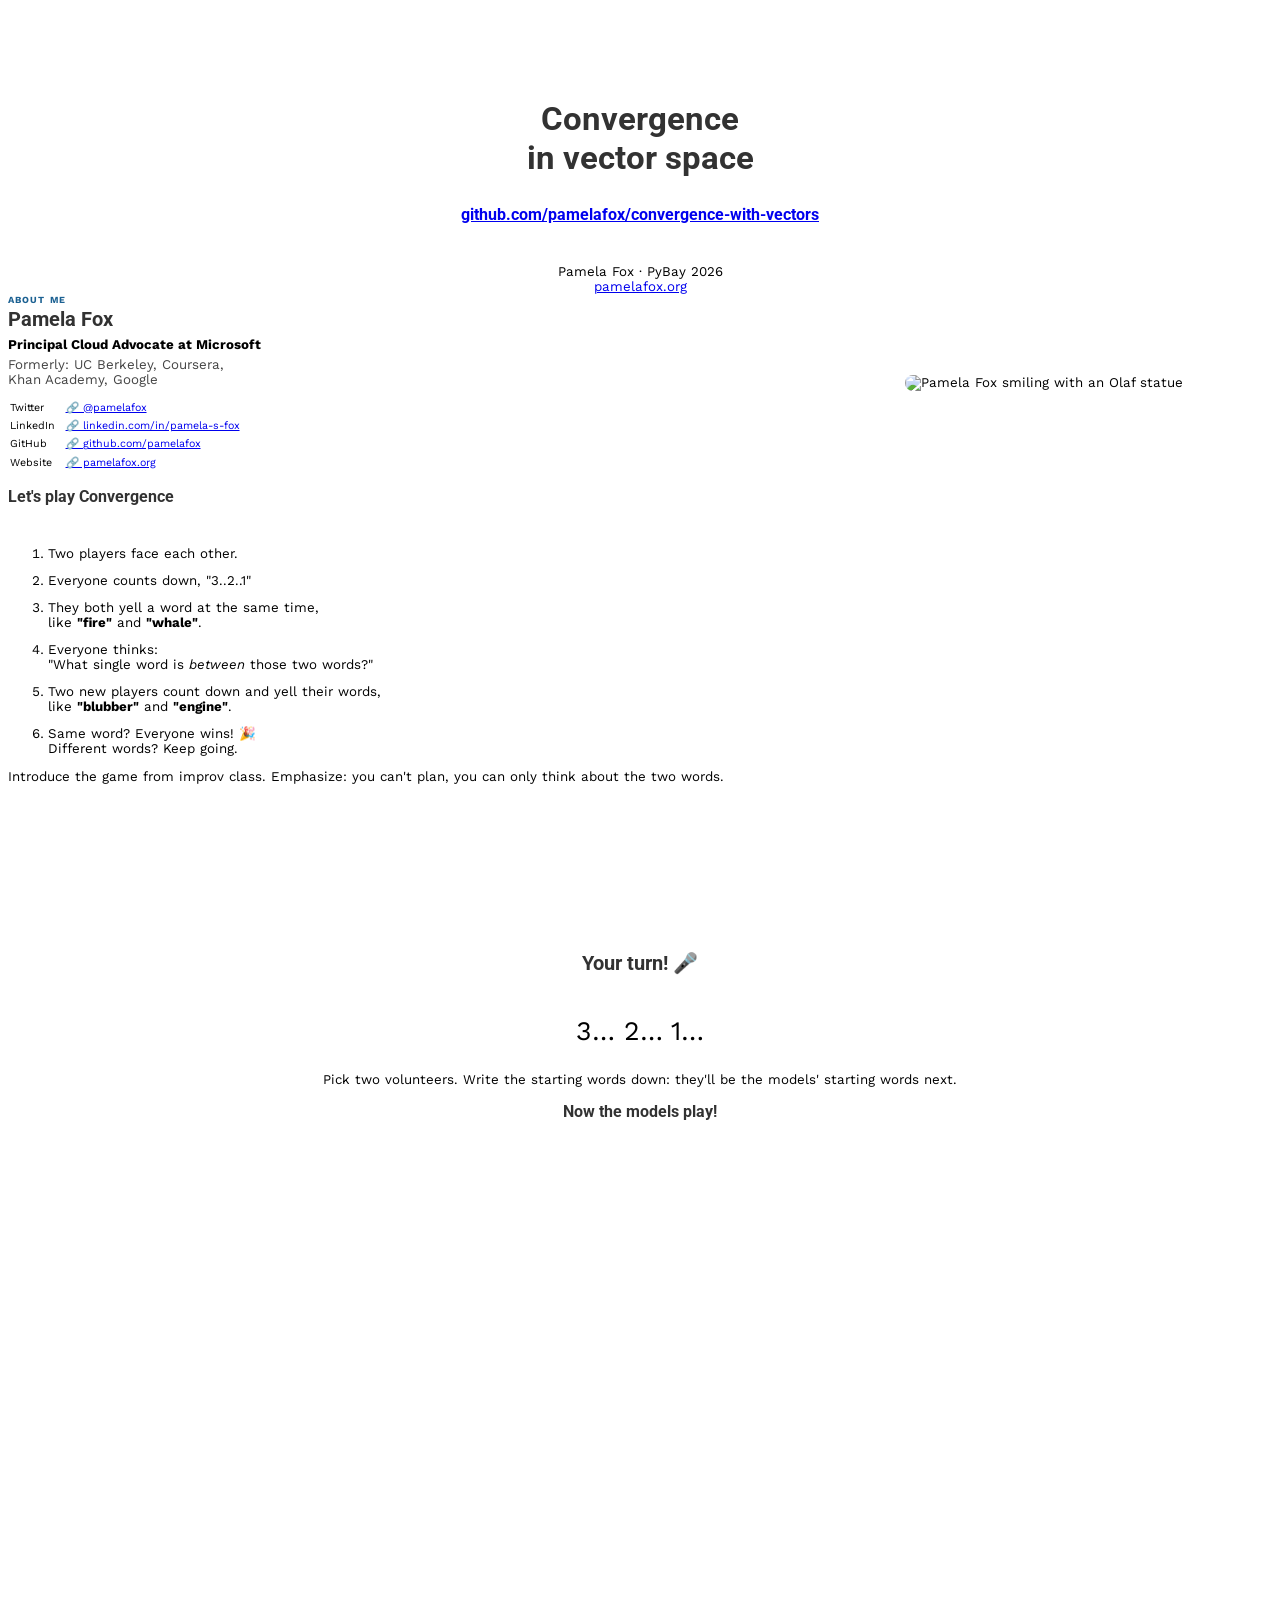
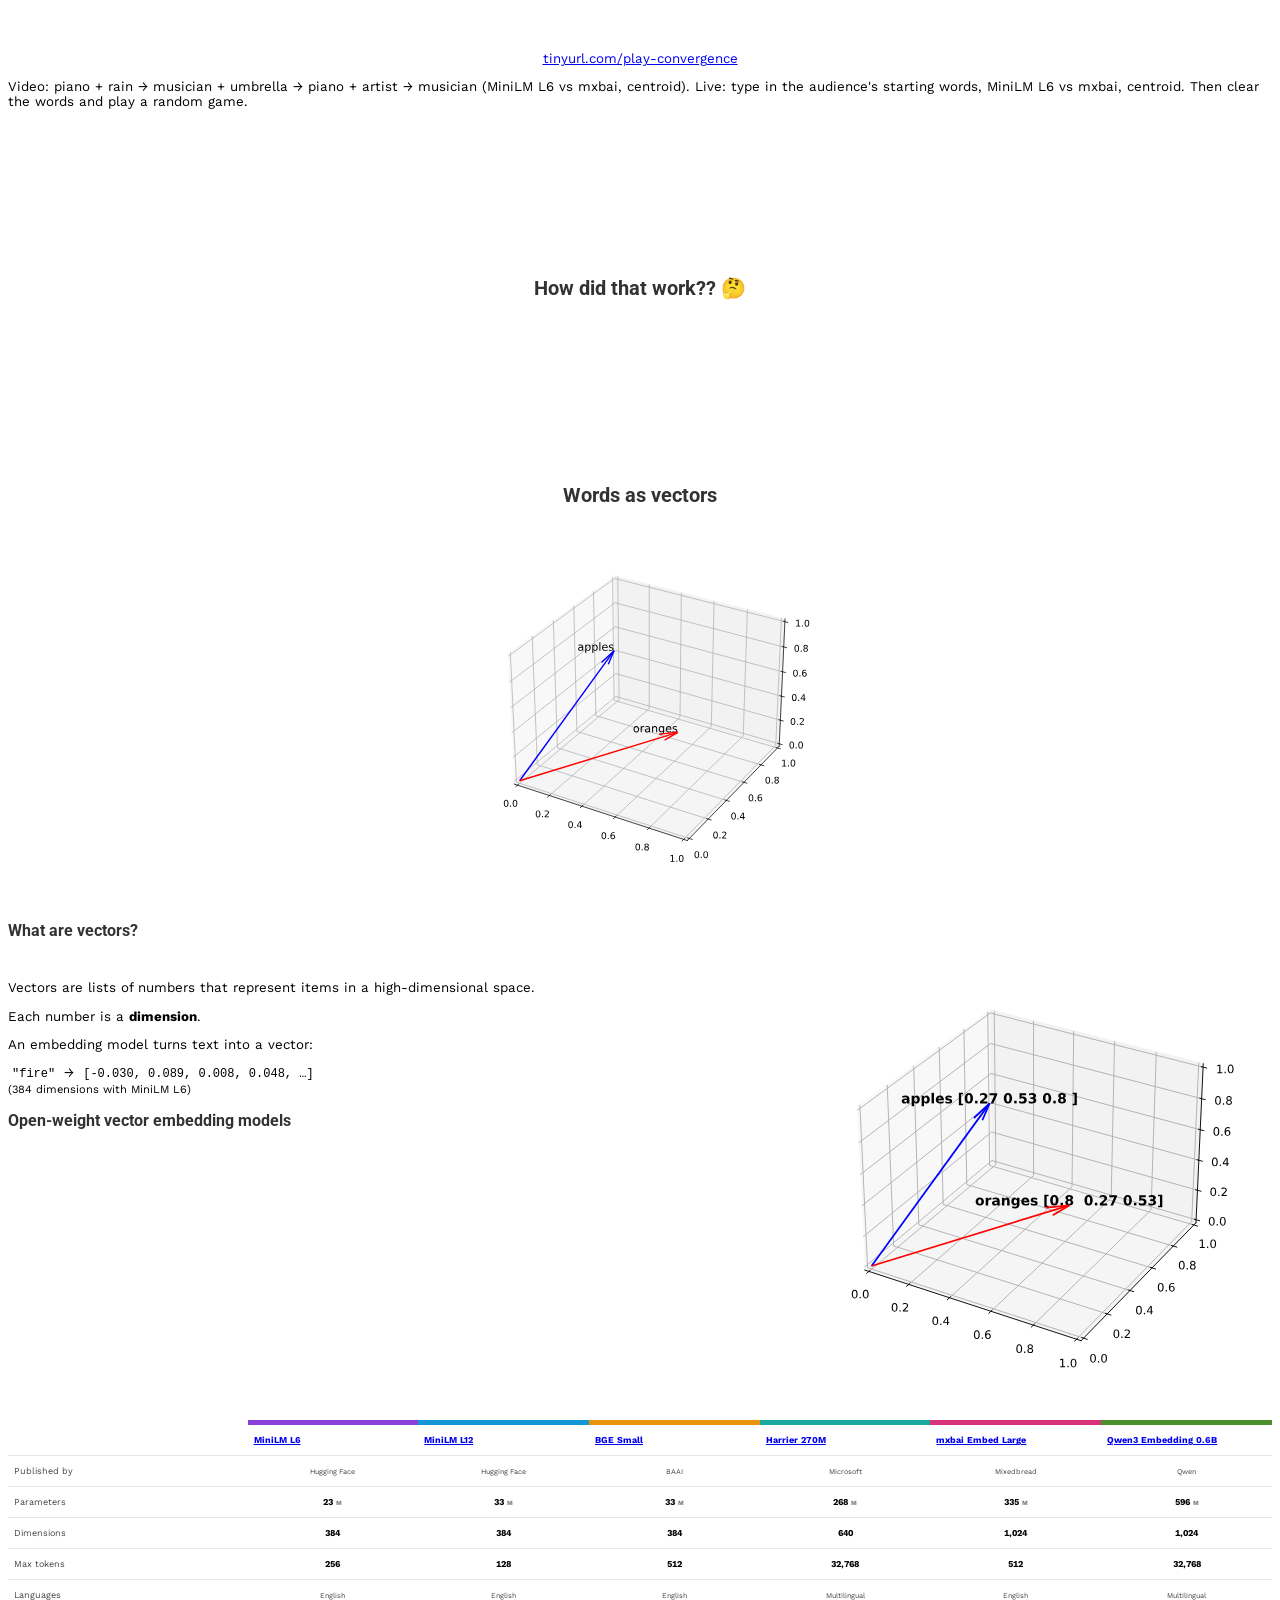
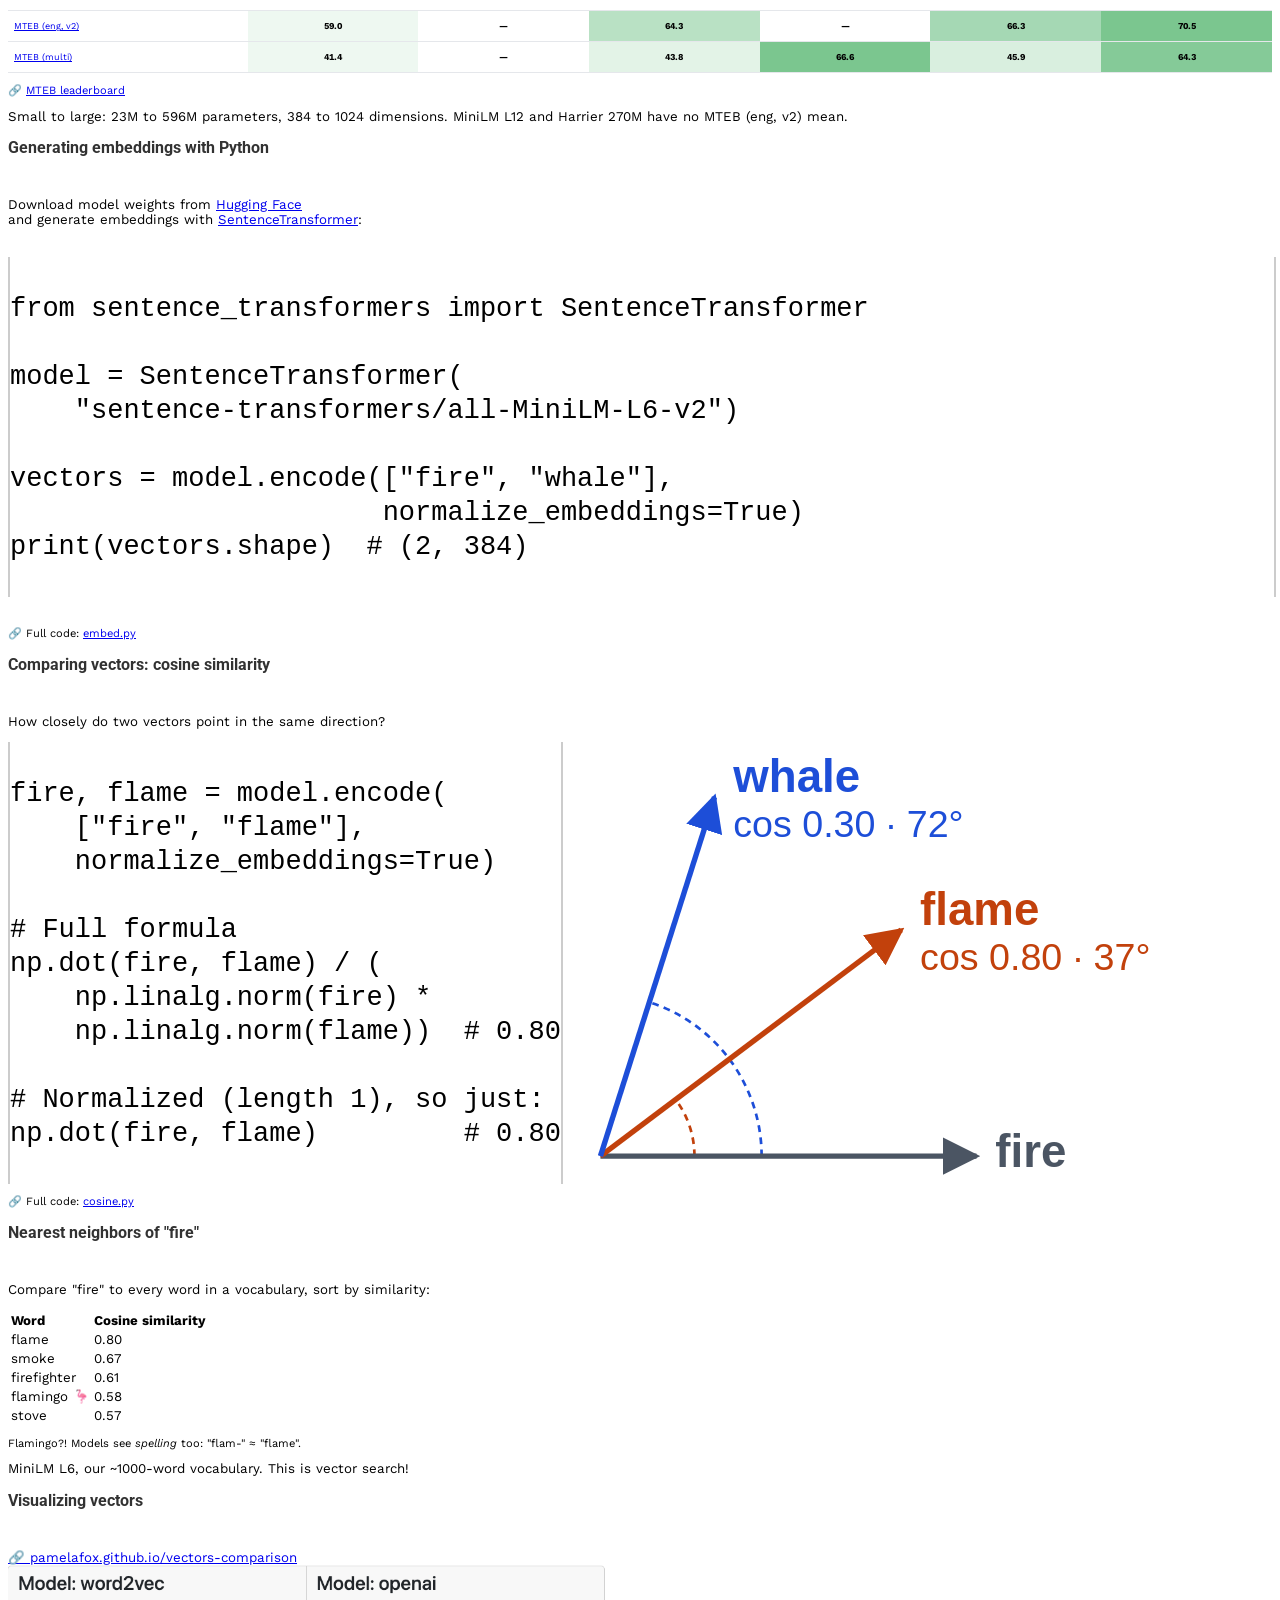
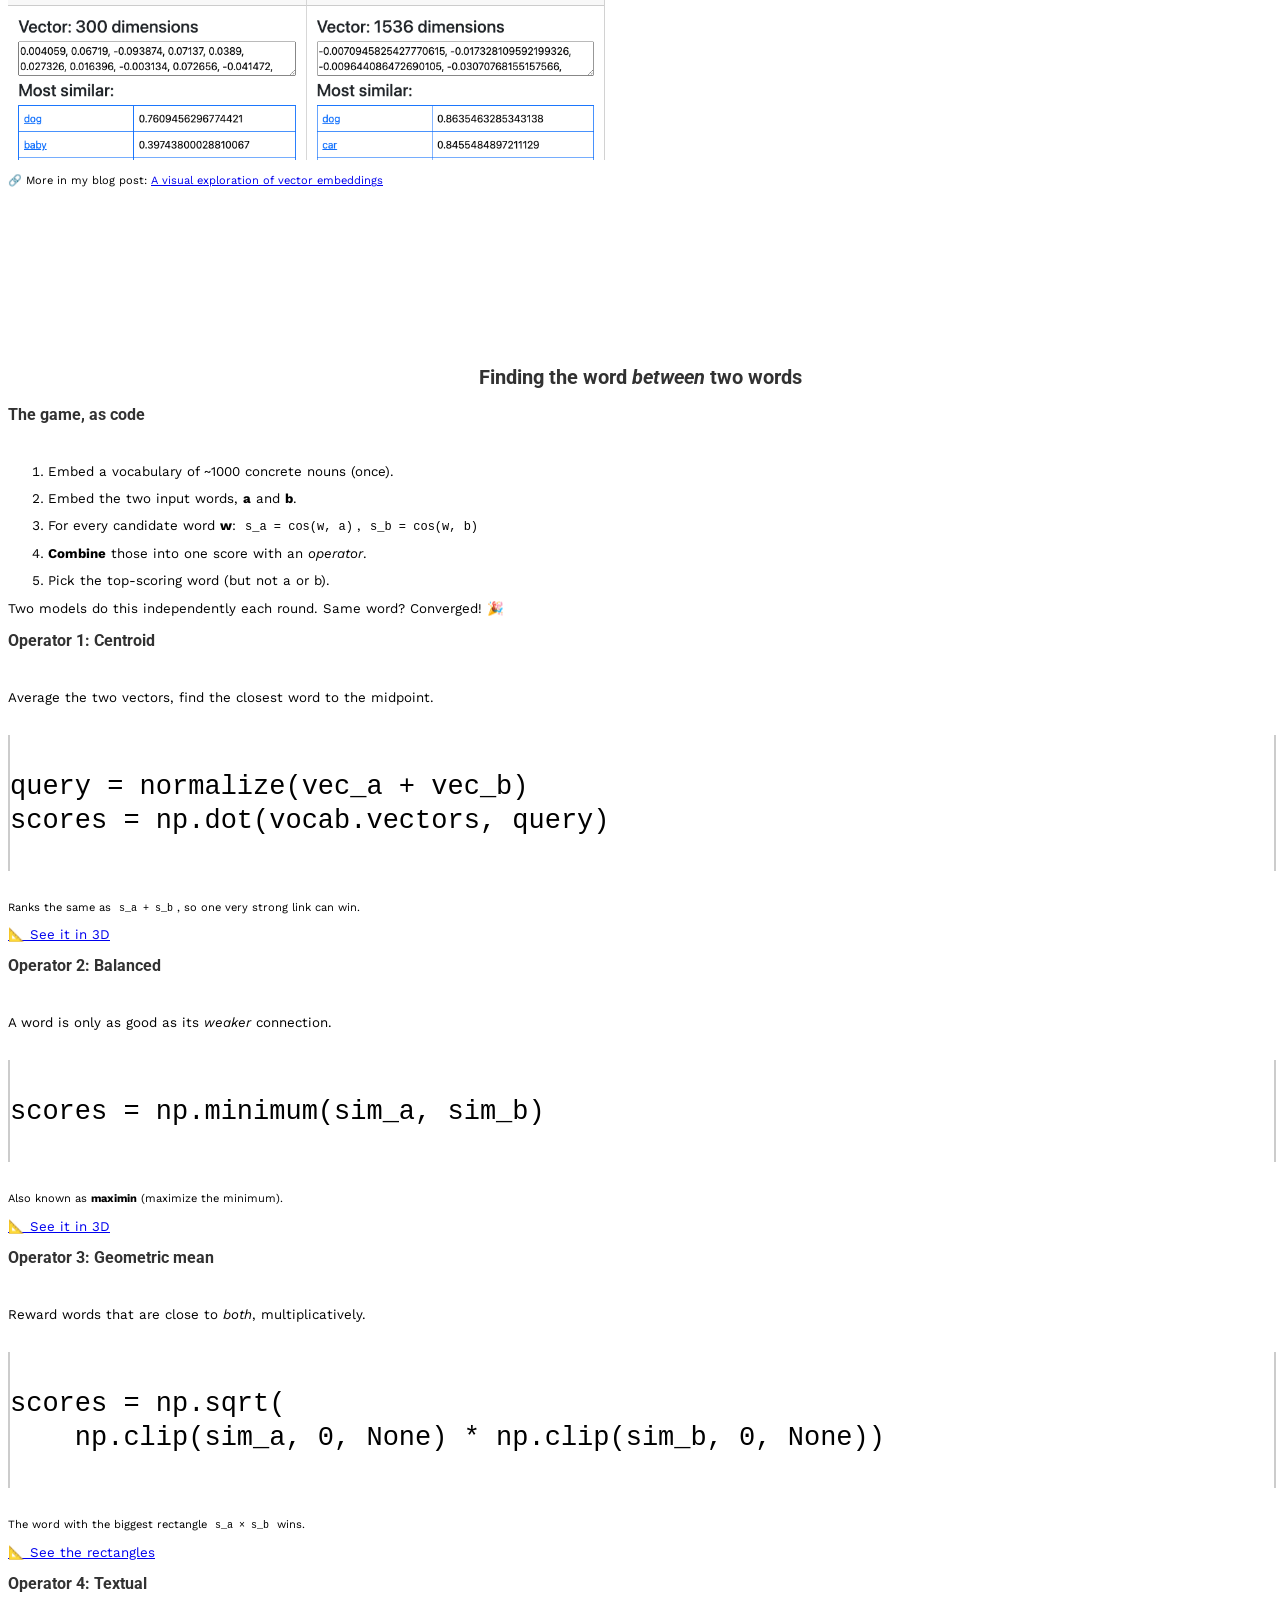
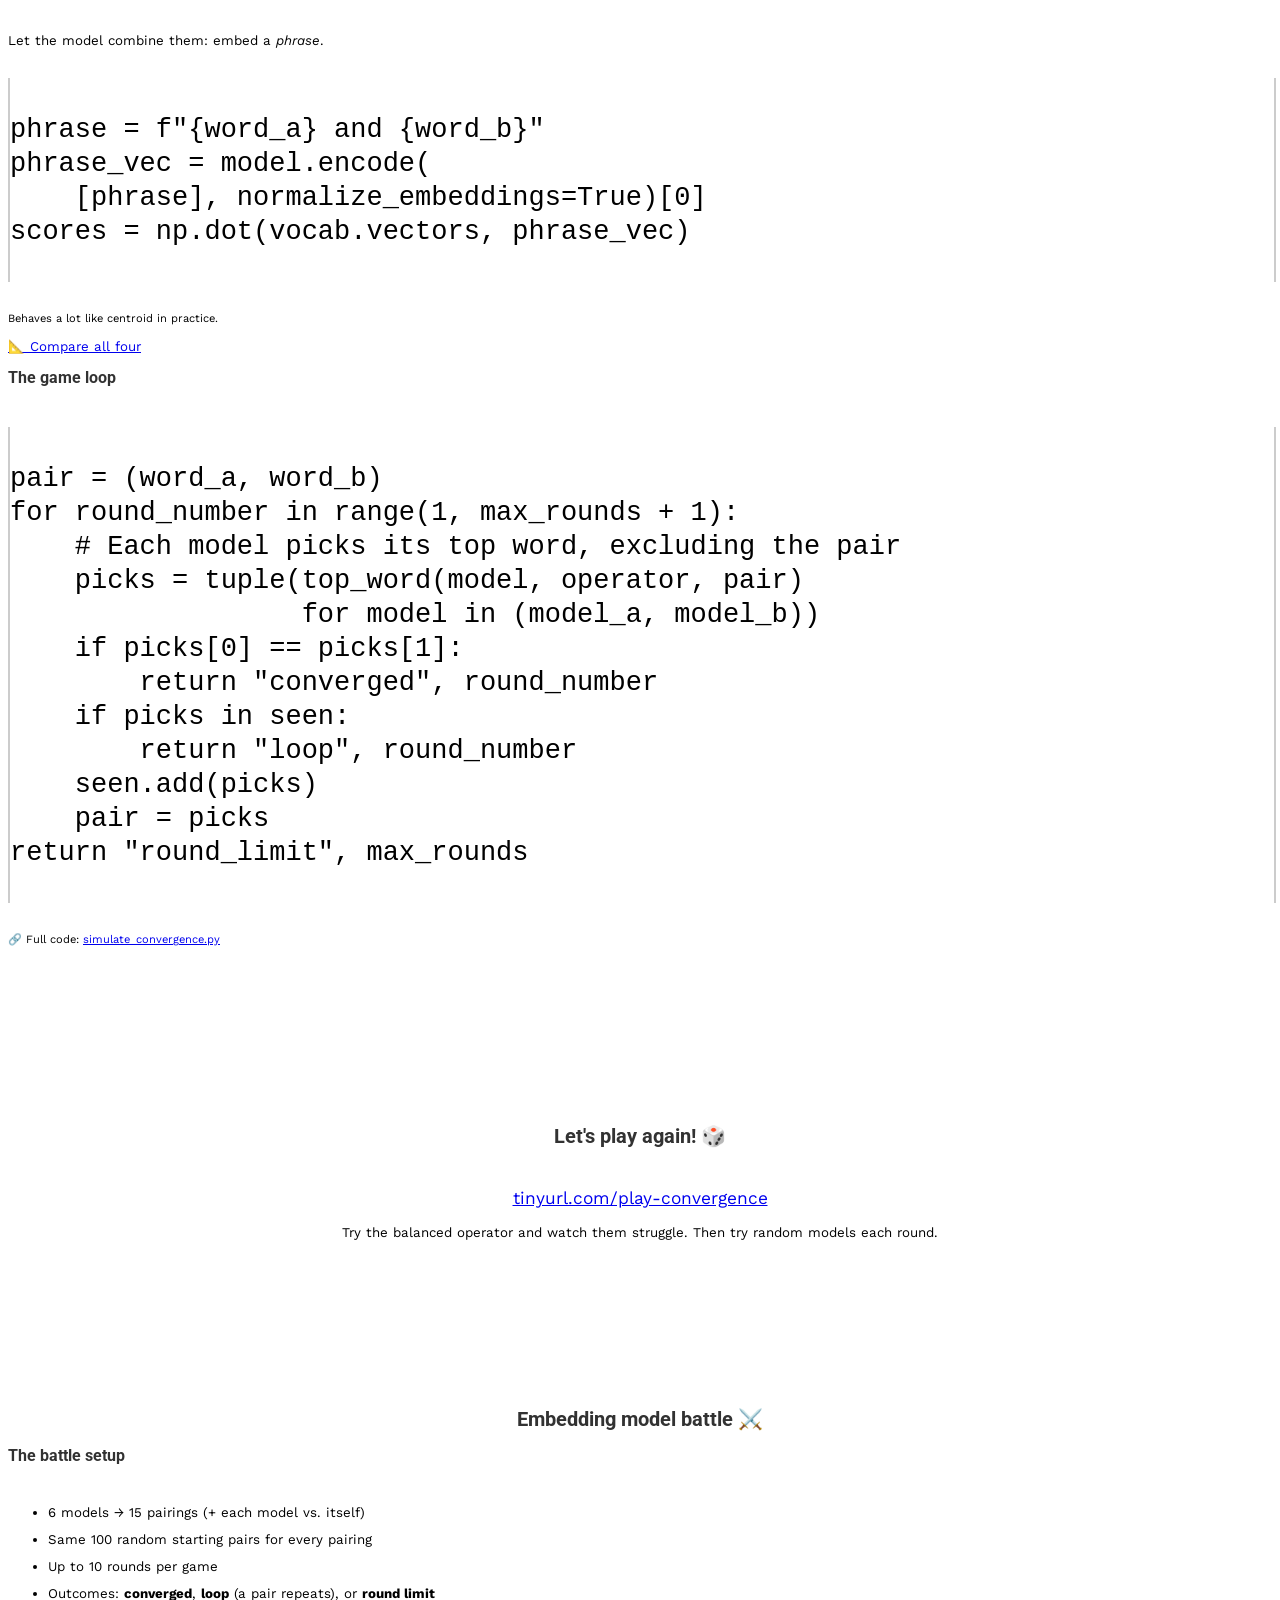
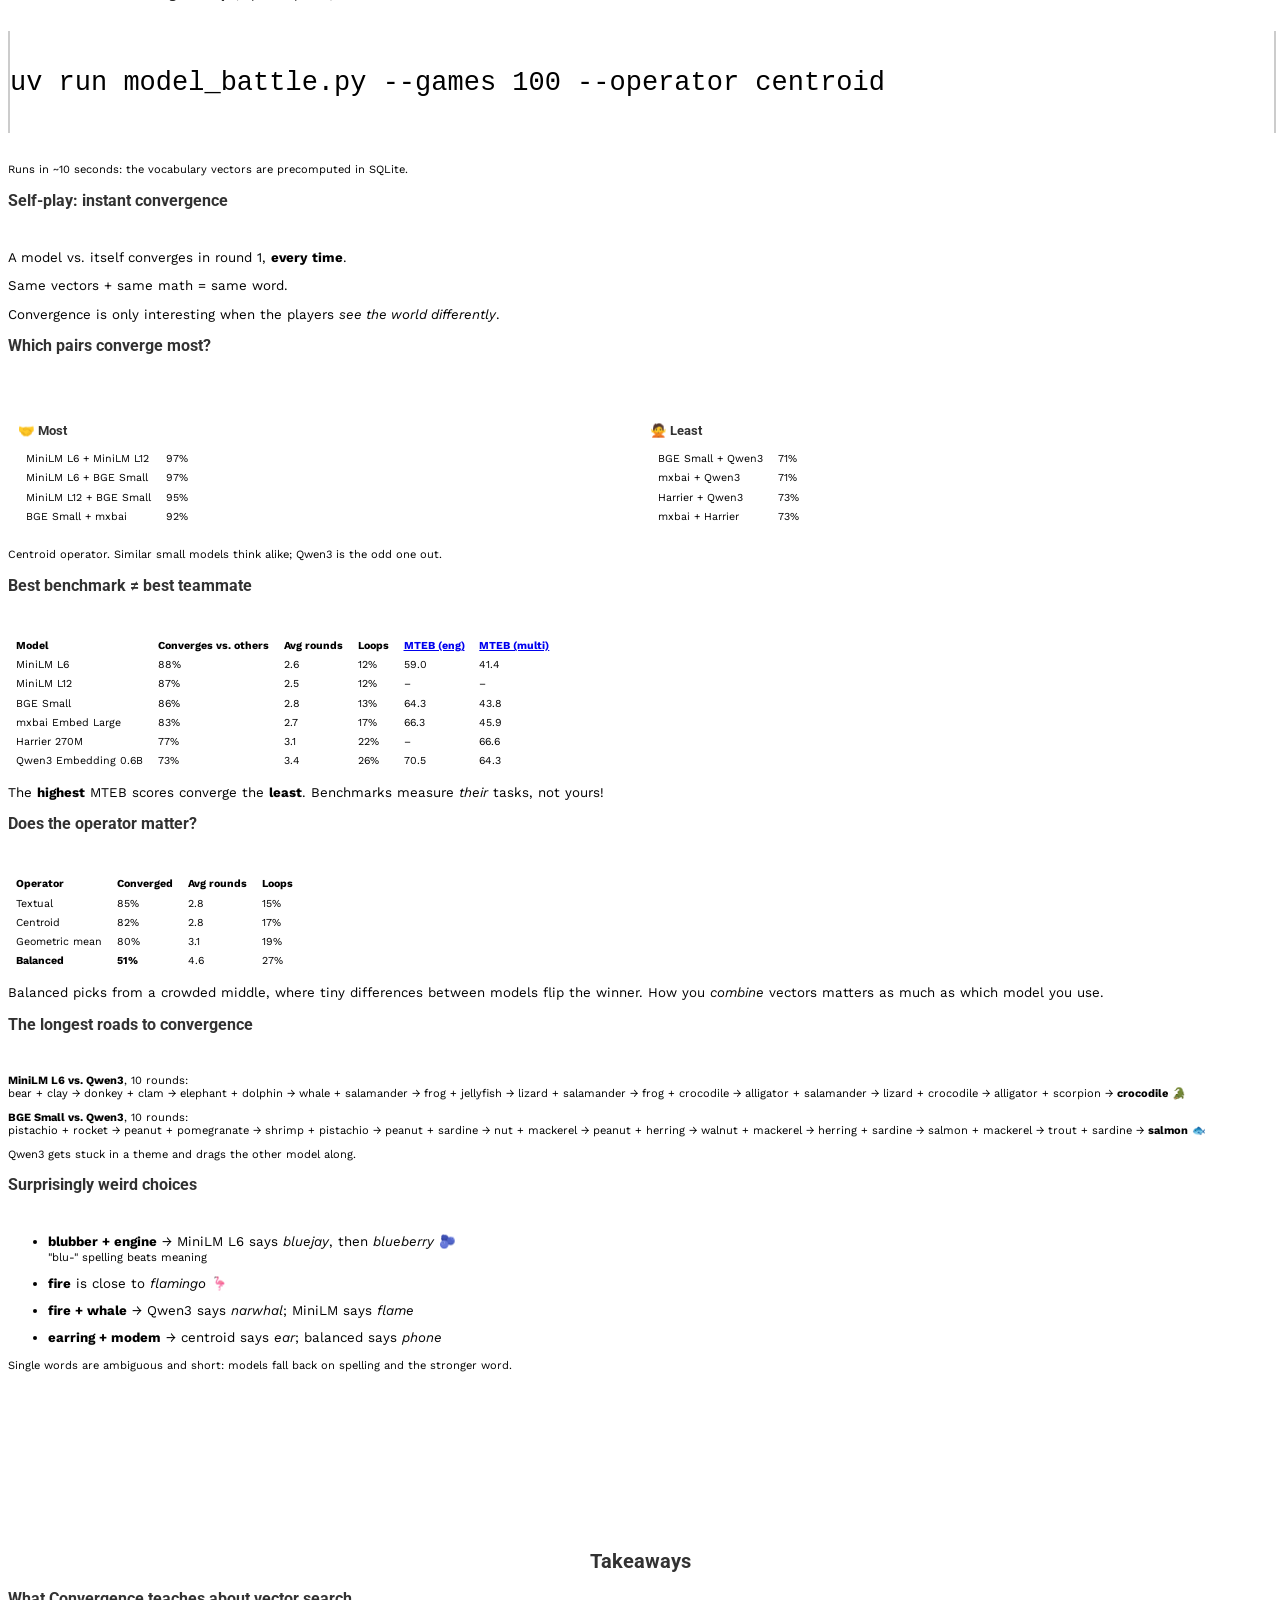
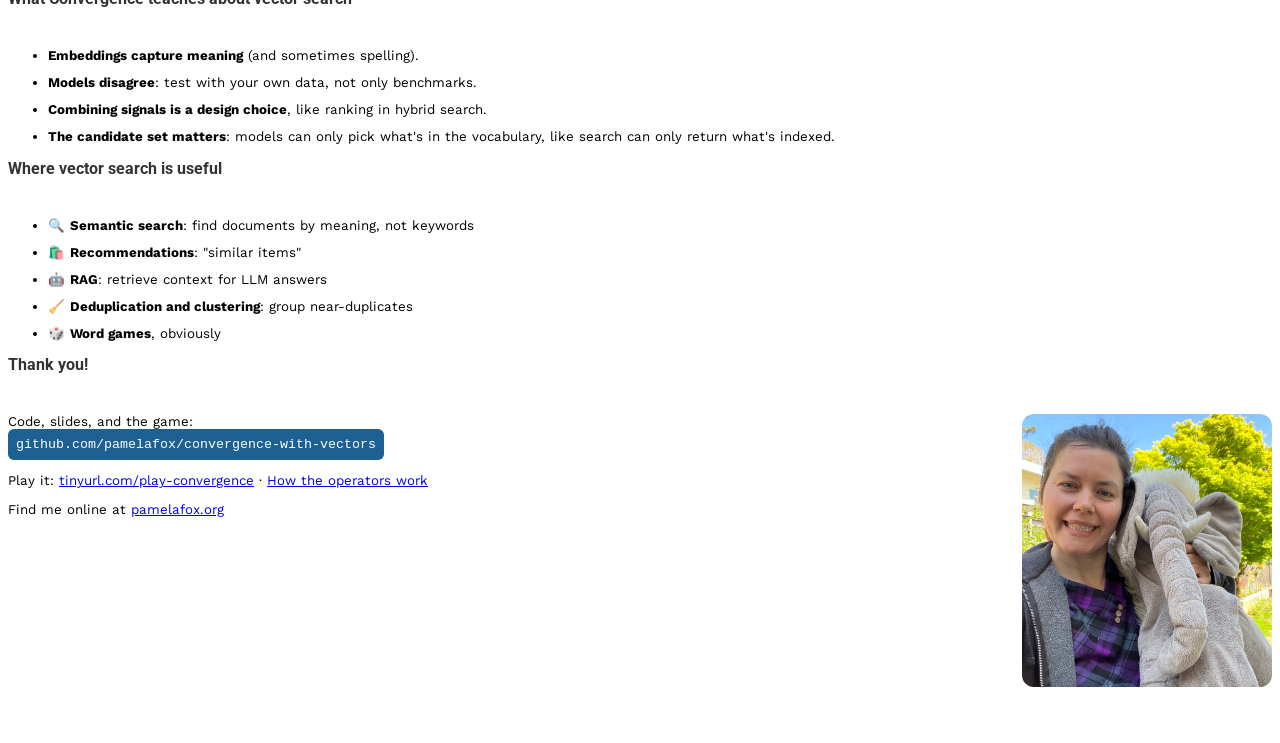
==== docs/index.html @ d3d876ba "Add embed.py and cosine.py, refresh slides - Replace harrier.py, minilm.py, and ollama.py with embed" ====
<!doctype html>
<html>
	<head>
		<meta charset="utf-8">
		<meta name="viewport" content="width=device-width, initial-scale=1.0, maximum-scale=1.0, user-scalable=no">
		<title>Convergence in vector space</title>
		<link rel="stylesheet" href="https://cdn.jsdelivr.net/npm/reveal.js@4.1.0/dist/reset.css">
		<link rel="stylesheet" href="https://cdn.jsdelivr.net/npm/reveal.js@4.1.0/dist/reveal.css">
		<link rel="stylesheet" href="https://cdn.jsdelivr.net/npm/reveal.js@4.1.0/dist/theme/simple.css" id="theme">
		<link rel="stylesheet" href="https://fonts.googleapis.com/css?family=Inconsolata|Roboto:300,400,500|Work+Sans:400,700">
        <link rel="stylesheet" href="slides_assets/a11y-dark.min.css">
		<link rel="stylesheet" href="slides_assets/slides.css">
	</head>
    <body>
    <div class="reveal">
        <div class="slides">

            <section class="heading-only" style="padding-top:5%">
                <h1 style="font-size:2.5em;">
                    Convergence<br>
                    in vector space
                </h1>

                <h2 style="font-size:1.2em;">
                    <a target="_blank" href="https://github.com/pamelafox/convergence-with-vectors">
                        github.com/pamelafox/convergence-with-vectors
                    </a>
                </h2>

                <div style="margin-top:40px;">
                    Pamela Fox · PyBay 2026<br>
                    <a target="_blank" href="https://www.pamelafox.org/">pamelafox.org</a>
                </div>
            </section>

            <section>
                <div class="about-layout">
                    <div>
                        <p class="kicker">About me</p>
                        <h2>Pamela Fox</h2>
                        <p class="about-role">Principal Cloud Advocate at Microsoft</p>
                        <p class="about-history">Formerly: UC Berkeley, Coursera,<br>Khan Academy, Google</p>
                        <table class="about-links">
                            <tbody>
                                <tr><td>Twitter</td><td><a href="https://twitter.com/pamelafox" target="_blank" rel="noopener noreferrer">🔗 @pamelafox</a></td></tr>
                                <tr><td>LinkedIn</td><td><a href="https://www.linkedin.com/in/pamela-s-fox/" target="_blank" rel="noopener noreferrer">🔗 linkedin.com/in/pamela-s-fox</a></td></tr>
                                <tr><td>GitHub</td><td><a href="https://github.com/pamelafox" target="_blank" rel="noopener noreferrer">🔗 github.com/pamelafox</a></td></tr>
                                <tr><td>Website</td><td><a href="https://pamelafox.org" target="_blank" rel="noopener noreferrer">🔗 pamelafox.org</a></td></tr>
                            </tbody>
                        </table>
                    </div>
                    <img class="about-photo" src="https://pamelafox.github.io/ai-powered-presentation-workflow/photo_pamela_olaf.jpg" alt="Pamela Fox smiling with an Olaf statue">
                </div>
            </section>

            <section>
                <h3>Let's play Convergence</h3>

                <ol>
                    <li>Two players face each other.
                    <li>Everyone counts down, "3..2..1"
                    <li>They both yell a word at the same time,<br>like <strong>"fire"</strong> and <strong>"whale"</strong>.
                    <li>Everyone thinks:<br>"What single word is <em>between</em> those two words?"
                    <li>Two new players count down and yell their words,<br>like <strong>"blubber"</strong> and <strong>"engine"</strong>.
                    <li>Same word? Everyone wins! 🎉<br>Different words? Keep going.
                </ol>
                <aside class="notes">
                    Introduce the game from improv class. Emphasize: you can't plan, you can only think about the two words.
                </aside>
            </section>

            <section class="heading-only">
                <h2>Your turn! 🎤</h2>
                <p style="text-align:center; font-size:2em; margin-top:40px;">3… 2… 1…</p>
                <aside class="notes">
                    Pick two volunteers. Write the starting words down: they'll be the models' starting words next.
                </aside>
            </section>

            <section>
                <h3 style="text-align:center;">Now the models play!</h3>
                <video data-autoplay muted loop playsinline src="slides_assets/models_play.mp4" style="display:block; margin:0 auto; height:480px;"
                    aria-label="Recording of the game: MiniLM L6 and mxbai Embed Large start from piano and rain, say musician and umbrella, then piano and artist, then both say musician"></video>
                <p style="text-align:center; margin-top:10px;">
                    <a target="_blank" href="https://tinyurl.com/play-convergence">tinyurl.com/play-convergence</a>
                </p>
                <aside class="notes">
                    Video: piano + rain → musician + umbrella → piano + artist → musician (MiniLM L6 vs mxbai, centroid).
                    Live: type in the audience's starting words, MiniLM L6 vs mxbai, centroid. Then clear the words and play a random game.
                </aside>
            </section>

            <section class="heading-only">
                <h2>How did that work?? 🤔</h2>
            </section>

            <section class="heading-only">
                <h2>Words as vectors</h2>
                <img src="slides_assets/vectors.svg" alt="Vector space diagram with an oranges vector and apples vector" style="width: 400px; margin-top:-20px;">
            </section>

            <section>
                <h3>What are vectors?</h3>

                <img src="slides_assets/vectors_with_numbers.svg" alt="Vector space diagram with an oranges vector and apples vector, with their coordinates" style="width: 500px; float:right; margin-left: 20px; margin-top:-60px;">

                <p>Vectors are lists of numbers that represent items in a high-dimensional space.</p>
                <p>Each number is a <strong>dimension</strong>.</p>
                <p>An embedding model turns text into a vector:</p>
                <p><code>"fire"</code> → <code>[-0.030, 0.089, 0.008, 0.048, …]</code><br>
                   <span class="smaller">(384 dimensions with MiniLM L6)</span></p>
            </section>

            <section>
                <h3>Open-weight vector embedding models</h3>

                <table class="model-compare">
                    <thead>
                        <tr>
                            <th></th>
                            <th class="c1"><a target="_blank" href="https://mteb-leaderboard.hf.space/models/sentence-transformers/all-MiniLM-L6-v2">MiniLM L6</a></th>
                            <th class="c2"><a target="_blank" href="https://mteb-leaderboard.hf.space/models/sentence-transformers/all-MiniLM-L12-v2">MiniLM L12</a></th>
                            <th class="c3"><a target="_blank" href="https://mteb-leaderboard.hf.space/models/BAAI/bge-small-en-v1.5">BGE Small</a></th>
                            <th class="c4"><a target="_blank" href="https://mteb-leaderboard.hf.space/models/microsoft/harrier-oss-v1-270m">Harrier 270M</a></th>
                            <th class="c5"><a target="_blank" href="https://mteb-leaderboard.hf.space/models/mixedbread-ai/mxbai-embed-large-v1">mxbai Embed Large</a></th>
                            <th class="c6"><a target="_blank" href="https://mteb-leaderboard.hf.space/models/Qwen/Qwen3-Embedding-0.6B">Qwen3 Embedding 0.6B</a></th>
                        </tr>
                    </thead>
                    <tbody>
                        <tr class="published-by"><th>Published by</th><td>Hugging Face</td><td>Hugging Face</td><td>BAAI</td><td>Microsoft</td><td>Mixedbread</td><td>Qwen</td></tr>
                        <tr><th>Parameters</th><td>23 <small>M</small></td><td>33 <small>M</small></td><td>33 <small>M</small></td><td>268 <small>M</small></td><td>335 <small>M</small></td><td>596 <small>M</small></td></tr>
                        <tr><th>Dimensions</th><td>384</td><td>384</td><td>384</td><td>640</td><td>1,024</td><td>1,024</td></tr>
                        <tr><th>Max tokens</th><td>256</td><td>128</td><td>512</td><td>32,768</td><td>512</td><td>32,768</td></tr>
                        <tr class="published-by"><th>Languages</th><td>English</td><td>English</td><td>English</td><td>Multilingual</td><td>English</td><td>Multilingual</td></tr>
                        <tr class="heat"><th><a target="_blank" href="https://mteb-leaderboard.hf.space/benchmark/MTEB(eng%2C%20v2)">MTEB (eng, v2)</a></th><td style="--t:0">59.0</td><td>—</td><td style="--t:0.46">64.3</td><td>—</td><td style="--t:0.63">66.3</td><td style="--t:1">70.5</td></tr>
                        <tr class="heat"><th><a target="_blank" href="https://mteb-leaderboard.hf.space/benchmark/MTEB(Multilingual%2C%20v2)">MTEB (multi)</a></th><td style="--t:0">41.4</td><td>—</td><td style="--t:0.1">43.8</td><td style="--t:1">66.6</td><td style="--t:0.18">45.9</td><td style="--t:0.91">64.3</td></tr>
                    </tbody>
                </table>
                <p class="smaller">🔗 <a target="_blank" href="https://huggingface.co/spaces/mteb/leaderboard">MTEB leaderboard</a></p>
                <aside class="notes">Small to large: 23M to 596M parameters, 384 to 1024 dimensions. MiniLM L12 and Harrier 270M have no MTEB (eng, v2) mean.</aside>
            </section>

            <section>
                <h3>Generating embeddings with Python</h3>

                <p>Download model weights from <a target="_blank" href="https://huggingface.co/sentence-transformers/all-MiniLM-L6-v2">Hugging Face</a>
                    <br>and generate embeddings with <a target="_blank" href="https://sbert.net/">SentenceTransformer</a>:</p>
                <pre><code class="language-python" data-trim>
from sentence_transformers import SentenceTransformer

model = SentenceTransformer(
    "sentence-transformers/all-MiniLM-L6-v2")

vectors = model.encode(["fire", "whale"],
                       normalize_embeddings=True)
print(vectors.shape)  # (2, 384)
                </code></pre>

                <p class="smaller">🔗 Full code: <a target="_blank" href="https://github.com/pamelafox/convergence-with-vectors/blob/main/embed.py">embed.py</a></p>
            </section>

            <section>
                <h3>Comparing vectors: cosine similarity</h3>

                <p>How closely do two vectors point in the same direction?</p>

                <div class="code-with-figure">
                <pre><code class="language-python" data-trim>
fire, flame = model.encode(
    ["fire", "flame"],
    normalize_embeddings=True)

# Full formula
np.dot(fire, flame) / (
    np.linalg.norm(fire) *
    np.linalg.norm(flame))  # 0.80

# Normalized (length 1), so just:
np.dot(fire, flame)         # 0.80
                </code></pre>
                <img src="slides_assets/cosine_angles.svg" alt="Arrows for fire, flame, and whale: flame is 37 degrees from fire (cosine 0.80), whale is 72 degrees from fire (cosine 0.30)">
                </div>
                <p class="smaller">🔗 Full code: <a target="_blank" href="https://github.com/pamelafox/convergence-with-vectors/blob/main/cosine.py">cosine.py</a></p>
            </section>

            <section>
                <h3>Nearest neighbors of "fire"</h3>

                <p>Compare "fire" to every word in a vocabulary, sort by similarity:</p>
                <table>
                    <thead><tr><th>Word</th><th>Cosine similarity</th></tr></thead>
                    <tbody>
                        <tr><td>flame</td><td>0.80</td></tr>
                        <tr><td>smoke</td><td>0.67</td></tr>
                        <tr><td>firefighter</td><td>0.61</td></tr>
                        <tr class="fragment"><td>flamingo 🦩</td><td>0.58</td></tr>
                        <tr><td>stove</td><td>0.57</td></tr>
                    </tbody>
                </table>
                <p class="fragment smaller">Flamingo?! Models see <em>spelling</em> too: "flam-" ≈ "flame".</p>
                <aside class="notes">MiniLM L6, our ~1000-word vocabulary. This is vector search!</aside>
            </section>

            <section>
                <h3>Visualizing vectors</h3>

                <a target="_blank" href="https://pamelafox.github.io/vectors-comparison/">
                    🔗 pamelafox.github.io/vectors-comparison
                    <br>
                    <img src="slides_assets/screenshot_vectors_comparison.png" alt="Screenshot of a tool comparing vector similarities across models" style="width: 600px;">
                </a>
                <p class="smaller">🔗 More in my blog post:
                    <a target="_blank" href="http://blog.pamelafox.org/2025/05/a-visual-exploration-of-vector.html">A visual exploration of vector embeddings</a></p>
            </section>

            <section class="heading-only">
                <h2>Finding the word <em>between</em> two words</h2>
            </section>

            <section>
                <h3>The game, as code</h3>

                <ol>
                    <li>Embed a vocabulary of ~1000 concrete nouns (once).</li>
                    <li>Embed the two input words, <strong>a</strong> and <strong>b</strong>.</li>
                    <li>For every candidate word <strong>w</strong>:
                        <code>s_a = cos(w, a)</code>, <code>s_b = cos(w, b)</code></li>
                    <li><strong>Combine</strong> those into one score with an <em>operator</em>.</li>
                    <li>Pick the top-scoring word (but not a or b).</li>
                </ol>
                <p class="fragment">Two models do this independently each round. Same word? Converged! 🎉</p>
            </section>

            <section>
                <h3>Operator 1: Centroid</h3>

                <p>Average the two vectors, find the closest word to the midpoint.</p>
                <pre><code class="language-python" data-trim>
query = normalize(vec_a + vec_b)
scores = np.dot(vocab.vectors, query)
                </code></pre>
                <p class="smaller">Ranks the same as <code>s_a + s_b</code>, so one very strong link can win.</p>
                <p><a target="_blank" href="https://ca-api-n7wptl6izdmcs.wonderfulplant-33a4a3ab.northcentralus.azurecontainerapps.io/web/operators.html#centroid">📐 See it in 3D</a></p>
            </section>

            <section>
                <h3>Operator 2: Balanced</h3>

                <p>A word is only as good as its <em>weaker</em> connection.</p>
                <pre><code class="language-python" data-trim>
scores = np.minimum(sim_a, sim_b)
                </code></pre>
                <p class="smaller">Also known as <strong>maximin</strong> (maximize the minimum).</p>
                <p><a target="_blank" href="https://ca-api-n7wptl6izdmcs.wonderfulplant-33a4a3ab.northcentralus.azurecontainerapps.io/web/operators.html#balanced">📐 See it in 3D</a></p>
            </section>

            <section>
                <h3>Operator 3: Geometric mean</h3>

                <p>Reward words that are close to <em>both</em>, multiplicatively.</p>
                <pre><code class="language-python" data-trim>
scores = np.sqrt(
    np.clip(sim_a, 0, None) * np.clip(sim_b, 0, None))
                </code></pre>
                <p class="smaller">The word with the biggest rectangle <code>s_a × s_b</code> wins.</p>
                <p><a target="_blank" href="https://ca-api-n7wptl6izdmcs.wonderfulplant-33a4a3ab.northcentralus.azurecontainerapps.io/web/operators.html#geometric-mean">📐 See the rectangles</a></p>
            </section>

            <section>
                <h3>Operator 4: Textual</h3>

                <p>Let the model combine them: embed a <em>phrase</em>.</p>
                <pre><code class="language-python" data-trim>
phrase = f"{word_a} and {word_b}"
phrase_vec = model.encode(
    [phrase], normalize_embeddings=True)[0]
scores = np.dot(vocab.vectors, phrase_vec)
                </code></pre>
                <p class="smaller">Behaves a lot like centroid in practice.</p>
                <p><a target="_blank" href="https://ca-api-n7wptl6izdmcs.wonderfulplant-33a4a3ab.northcentralus.azurecontainerapps.io/web/operators.html#compare">📐 Compare all four</a></p>
            </section>

            <section>
                <h3>The game loop</h3>

                <pre><code class="language-python" data-trim>
pair = (word_a, word_b)
for round_number in range(1, max_rounds + 1):
    # Each model picks its top word, excluding the pair
    picks = tuple(top_word(model, operator, pair)
                  for model in (model_a, model_b))
    if picks[0] == picks[1]:
        return "converged", round_number
    if picks in seen:
        return "loop", round_number
    seen.add(picks)
    pair = picks
return "round_limit", max_rounds
                </code></pre>
                <p class="smaller">🔗 Full code: <a target="_blank" href="https://github.com/pamelafox/convergence-with-vectors/blob/main/simulate_convergence.py">simulate_convergence.py</a></p>
            </section>

            <section class="heading-only">
                <h2>Let's play again! 🎲</h2>
                <p style="text-align:center; margin-top:40px; font-size:1.3em;">
                    <a target="_blank" href="https://tinyurl.com/play-convergence">tinyurl.com/play-convergence</a>
                </p>
                <aside class="notes">
                    Try the balanced operator and watch them struggle. Then try random models each round.
                </aside>
            </section>

            <section class="heading-only">
                <h2>Embedding model battle ⚔️</h2>
            </section>

            <section>
                <h3>The battle setup</h3>

                <ul>
                    <li>6 models → 15 pairings (+ each model vs. itself)</li>
                    <li>Same 100 random starting pairs for every pairing</li>
                    <li>Up to 10 rounds per game</li>
                    <li>Outcomes: <strong>converged</strong>, <strong>loop</strong> (a pair repeats), or <strong>round limit</strong></li>
                </ul>

                <pre><code class="language-bash" data-trim>
uv run model_battle.py --games 100 --operator centroid
                </code></pre>
                <p class="smaller">Runs in ~10 seconds: the vocabulary vectors are precomputed in SQLite.</p>
            </section>

            <section>
                <h3>Self-play: instant convergence</h3>

                <p>A model vs. itself converges in round 1, <strong>every time</strong>.</p>
                <p class="fragment">Same vectors + same math = same word.</p>
                <p class="fragment">Convergence is only interesting when the players <em>see the world differently</em>.</p>
            </section>

            <section>
                <h3>Which pairs converge most?</h3>

                <div class="row">
                    <div class="column">
                        <h4>🤝 Most</h4>
                        <table class="compact">
                            <tbody>
                                <tr><td>MiniLM L6 + MiniLM L12</td><td>97%</td></tr>
                                <tr><td>MiniLM L6 + BGE Small</td><td>97%</td></tr>
                                <tr><td>MiniLM L12 + BGE Small</td><td>95%</td></tr>
                                <tr><td>BGE Small + mxbai</td><td>92%</td></tr>
                            </tbody>
                        </table>
                    </div>
                    <div class="column">
                        <h4>🙅 Least</h4>
                        <table class="compact">
                            <tbody>
                                <tr><td>BGE Small + Qwen3</td><td>71%</td></tr>
                                <tr><td>mxbai + Qwen3</td><td>71%</td></tr>
                                <tr><td>Harrier + Qwen3</td><td>73%</td></tr>
                                <tr><td>mxbai + Harrier</td><td>73%</td></tr>
                            </tbody>
                        </table>
                    </div>
                </div>
                <p class="smaller">Centroid operator. Similar small models think alike; Qwen3 is the odd one out.</p>
            </section>

            <section>
                <h3>Best benchmark ≠ best teammate</h3>

                <table class="compact">
                    <thead><tr><th>Model</th><th>Converges vs. others</th><th>Avg rounds</th><th>Loops</th><th><a target="_blank" href="https://mteb-leaderboard.hf.space/benchmark/MTEB(eng%2C%20v2)">MTEB (eng)</a></th><th><a target="_blank" href="https://mteb-leaderboard.hf.space/benchmark/MTEB(Multilingual%2C%20v2)">MTEB (multi)</a></th></tr></thead>
                    <tbody>
                        <tr><td>MiniLM L6</td><td>88%</td><td>2.6</td><td>12%</td><td>59.0</td><td>41.4</td></tr>
                        <tr><td>MiniLM L12</td><td>87%</td><td>2.5</td><td>12%</td><td>–</td><td>–</td></tr>
                        <tr><td>BGE Small</td><td>86%</td><td>2.8</td><td>13%</td><td>64.3</td><td>43.8</td></tr>
                        <tr><td>mxbai Embed Large</td><td>83%</td><td>2.7</td><td>17%</td><td>66.3</td><td>45.9</td></tr>
                        <tr><td>Harrier 270M</td><td>77%</td><td>3.1</td><td>22%</td><td>–</td><td>66.6</td></tr>
                        <tr><td>Qwen3 Embedding 0.6B</td><td>73%</td><td>3.4</td><td>26%</td><td>70.5</td><td>64.3</td></tr>
                    </tbody>
                </table>
                <p class="fragment">The <strong>highest</strong> MTEB scores converge the <strong>least</strong>. Benchmarks measure <em>their</em> tasks, not yours!</p>
            </section>

            <section>
                <h3>Does the operator matter?</h3>

                <table class="compact">
                    <thead><tr><th>Operator</th><th>Converged</th><th>Avg rounds</th><th>Loops</th></tr></thead>
                    <tbody>
                        <tr><td>Textual</td><td>85%</td><td>2.8</td><td>15%</td></tr>
                        <tr><td>Centroid</td><td>82%</td><td>2.8</td><td>17%</td></tr>
                        <tr><td>Geometric mean</td><td>80%</td><td>3.1</td><td>19%</td></tr>
                        <tr class="fragment"><td><strong>Balanced</strong></td><td><strong>51%</strong></td><td>4.6</td><td>27%</td></tr>
                    </tbody>
                </table>
                <p class="fragment">Balanced picks from a crowded middle, where tiny differences between models flip the winner.
                    How you <em>combine</em> vectors matters as much as which model you use.</p>
            </section>

            <section>
                <h3>The longest roads to convergence</h3>

                <p class="smaller"><strong>MiniLM L6 vs. Qwen3</strong>, 10 rounds:<br>
                    bear + clay → donkey + clam → elephant + dolphin → whale + salamander → frog + jellyfish →
                    lizard + salamander → frog + crocodile → alligator + salamander → lizard + crocodile →
                    alligator + scorpion → <strong>crocodile</strong> 🐊</p>
                <p class="smaller"><strong>BGE Small vs. Qwen3</strong>, 10 rounds:<br>
                    pistachio + rocket → peanut + pomegranate → shrimp + pistachio → peanut + sardine →
                    nut + mackerel → peanut + herring → walnut + mackerel → herring + sardine →
                    salmon + mackerel → trout + sardine → <strong>salmon</strong> 🐟</p>
                <p class="smaller">Qwen3 gets stuck in a theme and drags the other model along.</p>
            </section>

            <section>
                <h3>Surprisingly weird choices</h3>

                <ul>
                    <li><strong>blubber + engine</strong> → MiniLM L6 says <em>bluejay</em>, then <em>blueberry</em> 🫐
                        <br><span class="smaller">"blu-" spelling beats meaning</span></li>
                    <li><strong>fire</strong> is close to <em>flamingo</em> 🦩</li>
                    <li><strong>fire + whale</strong> → Qwen3 says <em>narwhal</em>; MiniLM says <em>flame</em></li>
                    <li><strong>earring + modem</strong> → centroid says <em>ear</em>; balanced says <em>phone</em></li>
                </ul>
                <p class="smaller">Single words are ambiguous and short: models fall back on spelling and the stronger word.</p>
            </section>

            <section class="heading-only">
                <h2>Takeaways</h2>
            </section>

            <section>
                <h3>What Convergence teaches about vector search</h3>

                <ul>
                    <li><strong>Embeddings capture meaning</strong> (and sometimes spelling).</li>
                    <li><strong>Models disagree</strong>: test with your own data, not only benchmarks.</li>
                    <li><strong>Combining signals is a design choice</strong>, like ranking in hybrid search.</li>
                    <li><strong>The candidate set matters</strong>: models can only pick what's in the vocabulary, like search can only return what's indexed.</li>
                </ul>
            </section>

            <section>
                <h3>Where vector search is useful</h3>

                <ul>
                    <li>🔍 <strong>Semantic search</strong>: find documents by meaning, not keywords</li>
                    <li>🛍️ <strong>Recommendations</strong>: "similar items"</li>
                    <li>🤖 <strong>RAG</strong>: retrieve context for LLM answers</li>
                    <li>🧹 <strong>Deduplication and clustering</strong>: group near-duplicates</li>
                    <li>🎲 <strong>Word games</strong>, obviously</li>
                </ul>
            </section>

            <section>
                <h3>Thank you!</h3>

                <img src="slides_assets/pamela_elephant.png" alt="Photo of Pamela smiling with a stuffed elephant" style="width: 250px; float:right; border-radius: 12px;">

                <p>Code, slides, and the game:<br>
                    <span class="aka">github.com/pamelafox/convergence-with-vectors</span></p>
                <p>Play it: <a target="_blank" href="https://tinyurl.com/play-convergence">tinyurl.com/play-convergence</a> ·
                    <a target="_blank" href="https://ca-api-n7wptl6izdmcs.wonderfulplant-33a4a3ab.northcentralus.azurecontainerapps.io/web/operators.html">How the operators work</a></p>
                <p>Find me online at <a target="_blank" href="https://www.pamelafox.org">pamelafox.org</a></p>
            </section>

        </div>
    </div>

    <script src="https://cdn.jsdelivr.net/npm/reveal.js@4.1.0/dist/reveal.js"></script>
    <script src="https://cdn.jsdelivr.net/npm/reveal.js@4.1.0/plugin/highlight/highlight.js"></script>
    <script src="https://cdn.jsdelivr.net/npm/highlightjs-badge@0.1.9/highlightjs-badge.min.js"></script>
    <script src="https://cdn.jsdelivr.net/npm/reveal.js-menu@2.1.0/menu.js"></script>
    <script>
        Reveal.initialize({
            hash: true,
            center: false,
            slideNumber: true,
            showNotes: false,
            margin: 0.1,
            preloadIframes: true,
            plugins: [ RevealHighlight, RevealMenu ],
            pdfSeparateFragments: true
        });

        window.highlightJsBadge();

    </script>
    </body>
</html>
---- docs/slides_assets/a11y-dark.min.css ----
pre code.hljs{display:block;overflow-x:auto;padding:1em}code.hljs{padding:3px 5px}/*!
  Theme: a11y-dark
  Author: @ericwbailey
  Maintainer: @ericwbailey

  Based on the Tomorrow Night Eighties theme: https://github.com/isagalaev/highlight.js/blob/master/src/styles/tomorrow-night-eighties.css
*/.hljs{background:#2b2b2b;color:#f8f8f2}.hljs-comment,.hljs-quote{color:#d4d0ab}.hljs-deletion,.hljs-name,.hljs-regexp,.hljs-selector-class,.hljs-selector-id,.hljs-tag,.hljs-template-variable,.hljs-variable{color:#ffa07a}.hljs-built_in,.hljs-link,.hljs-literal,.hljs-meta,.hljs-number,.hljs-params,.hljs-type{color:#f5ab35}.hljs-attribute{color:gold}.hljs-addition,.hljs-bullet,.hljs-string,.hljs-symbol{color:#abe338}.hljs-section,.hljs-title{color:#00e0e0}.hljs-keyword,.hljs-selector-tag{color:#dcc6e0}.hljs-emphasis{font-style:italic}.hljs-strong{font-weight:700}@media screen and (-ms-high-contrast:active){.hljs-addition,.hljs-attribute,.hljs-built_in,.hljs-bullet,.hljs-comment,.hljs-link,.hljs-literal,.hljs-meta,.hljs-number,.hljs-params,.hljs-quote,.hljs-string,.hljs-symbol,.hljs-type{color:highlight}.hljs-keyword,.hljs-selector-tag{font-weight:700}}
---- docs/slides_assets/slides.css ----
.reveal {
    font-family: "Work Sans", sans-serif;
  }

  .reveal .slides section a {
    text-decoration: underline;
  }

  .reveal .slides section {
    text-align: left;
    font-size: smaller;
  }

  .slide-number-a {
    background-color: #747474;
  }

  .reveal section li {
    margin-bottom: 12px;
  }

  .reveal pre {
    width: 100%;
    border-left: 2px solid #ccc;
    border-right: 2px solid #ccc;
    box-shadow: none;
    font-size: 30px;
  }

  .reveal pre code {
    padding: 8px 8px 8px 8px;
  }

  .reveal .code-badge {
    right: 10px;
  }

  .reveal code {
    font-family: "Roboto Mono", monospace;
  }

  .reveal h1,
  .reveal h2,
  .reveal h3,
  .reveal h4,
  .reveal h5,
  .reveal h6 {
    font-family: "Roboto", sans-serif;
    color: rgb(50, 50, 50);
  }

  .reveal section.heading-only {
    text-align: center;
    padding-top: 150px;
  }

  .no-code-badge .code-badge {
    display: none;
  }

  .code-badge-language {
    display: none;
  }

  .reveal h3 {
    margin-bottom: 40px;
  }

  .smaller {
    font-size: smaller;
  }

  .reveal table.compact th,
  .reveal table.compact td {
    font-size: 0.8em;
    padding: 0.2em 0.6em;
  }

  .reveal .row h4 {
    margin-bottom: 10px;
  }

  .code-with-figure {
    display: flex;
    align-items: center;
    gap: 24px;
  }

  .reveal .code-with-figure pre {
    flex: 0 0 auto;
    width: auto;
    margin: 0;
  }

  .code-with-figure img {
    flex: 1 1 0;
    min-width: 0;
  }

  .about-layout {
    display: grid;
    grid-template-columns: 1.4fr 0.6fr;
    gap: 40px;
    align-items: center;
  }

  .reveal .kicker {
    margin: 0;
    color: #1c6192;
    font-size: 0.7em;
    font-weight: 700;
    letter-spacing: 0.12em;
    text-transform: uppercase;
  }

  .reveal .about-layout h2 {
    margin: 0.1em 0 0.3em;
  }

  .reveal .about-role {
    margin: 0 0 0.4em;
    font-weight: 700;
  }

  .reveal .about-history {
    margin: 0 0 0.8em;
    color: #444;
  }

  .reveal table.about-links {
    margin: 0;
  }

  .reveal table.about-links td {
    border: 0;
    padding: 0.15em 0.8em 0.15em 0;
    font-size: 0.8em;
  }

  .about-photo {
    width: 100%;
    max-height: 480px;
    object-fit: cover;
    border-radius: 12px;
  }

  .reveal table.model-compare {
    width: 100%;
    table-layout: fixed;
    border-collapse: collapse;
    font-size: 0.68em;
  }

  .reveal table.model-compare th,
  .reveal table.model-compare td {
    padding: 10px 6px;
    border-bottom: 1px solid #e5e7eb;
  }

  .reveal table.model-compare thead th {
    border-top: 5px solid;
    color: #1f2328;
    font-weight: 700;
    vertical-align: top;
  }

  .reveal table.model-compare thead th:first-child {
    width: 18%;
    border-top: 0;
  }

  .reveal table.model-compare tbody tr.published-by td {
    color: #444;
    font-size: 0.8em;
    font-weight: 400;
  }

  .reveal table.model-compare tbody th {
    color: #444;
    font-weight: 400;
  }

  .reveal table.model-compare tbody td {
    text-align: center;
    font-weight: 700;
    font-variant-numeric: tabular-nums;
  }

  /* --t is the score's position in its row, from 0 (lowest) to 1 (highest) */
  .reveal table.model-compare tr.heat td[style] {
    background: color-mix(in srgb, #2da44e calc(var(--t) * 55% + 8%), white);
  }

  .reveal table.model-compare small {
    color: #6e7781;
    font-size: 0.7em;
  }

  .model-compare .c1 { border-top-color: #8b3fd9 !important; }
  .model-compare .c2 { border-top-color: #1497d5 !important; }
  .model-compare .c3 { border-top-color: #e8930c !important; }
  .model-compare .c4 { border-top-color: #1aa99c !important; }
  .model-compare .c5 { border-top-color: #d6337a !important; }
  .model-compare .c6 { border-top-color: #4a8f2c !important; }

  code {
    padding: 2px 4px;
    font-size: 90%;
    border-radius: 4px;
  }

  p.padded {
    margin-top: 32px;
  }

  section .row {
    display: flex;
  }

  section .column {
    flex: 48%;
    margin: 10px;
  }

  .reveal pre.overflow-in-print {
    height: 400px;
    overflow-y: scroll;
  }
  .print-pdf .reveal pre.overflow-in-print {
    height: auto;
    overflow-y: visible;
  }

  @media print {
    .no-print,
    .no-print *,
    .code-badge,
    .slide-menu-button {
      display: none !important;
    }
    .reveal pre.overflow-in-print {
      height: 2000px;
      overflow-y: visible;
    }
  }

  .aka {
    font-family: "Roboto Mono", monospace;
    background-color: #1c6192;
    color: white;
    padding: 8px;
    border-radius: 6px;
    display: inline-block;
  }
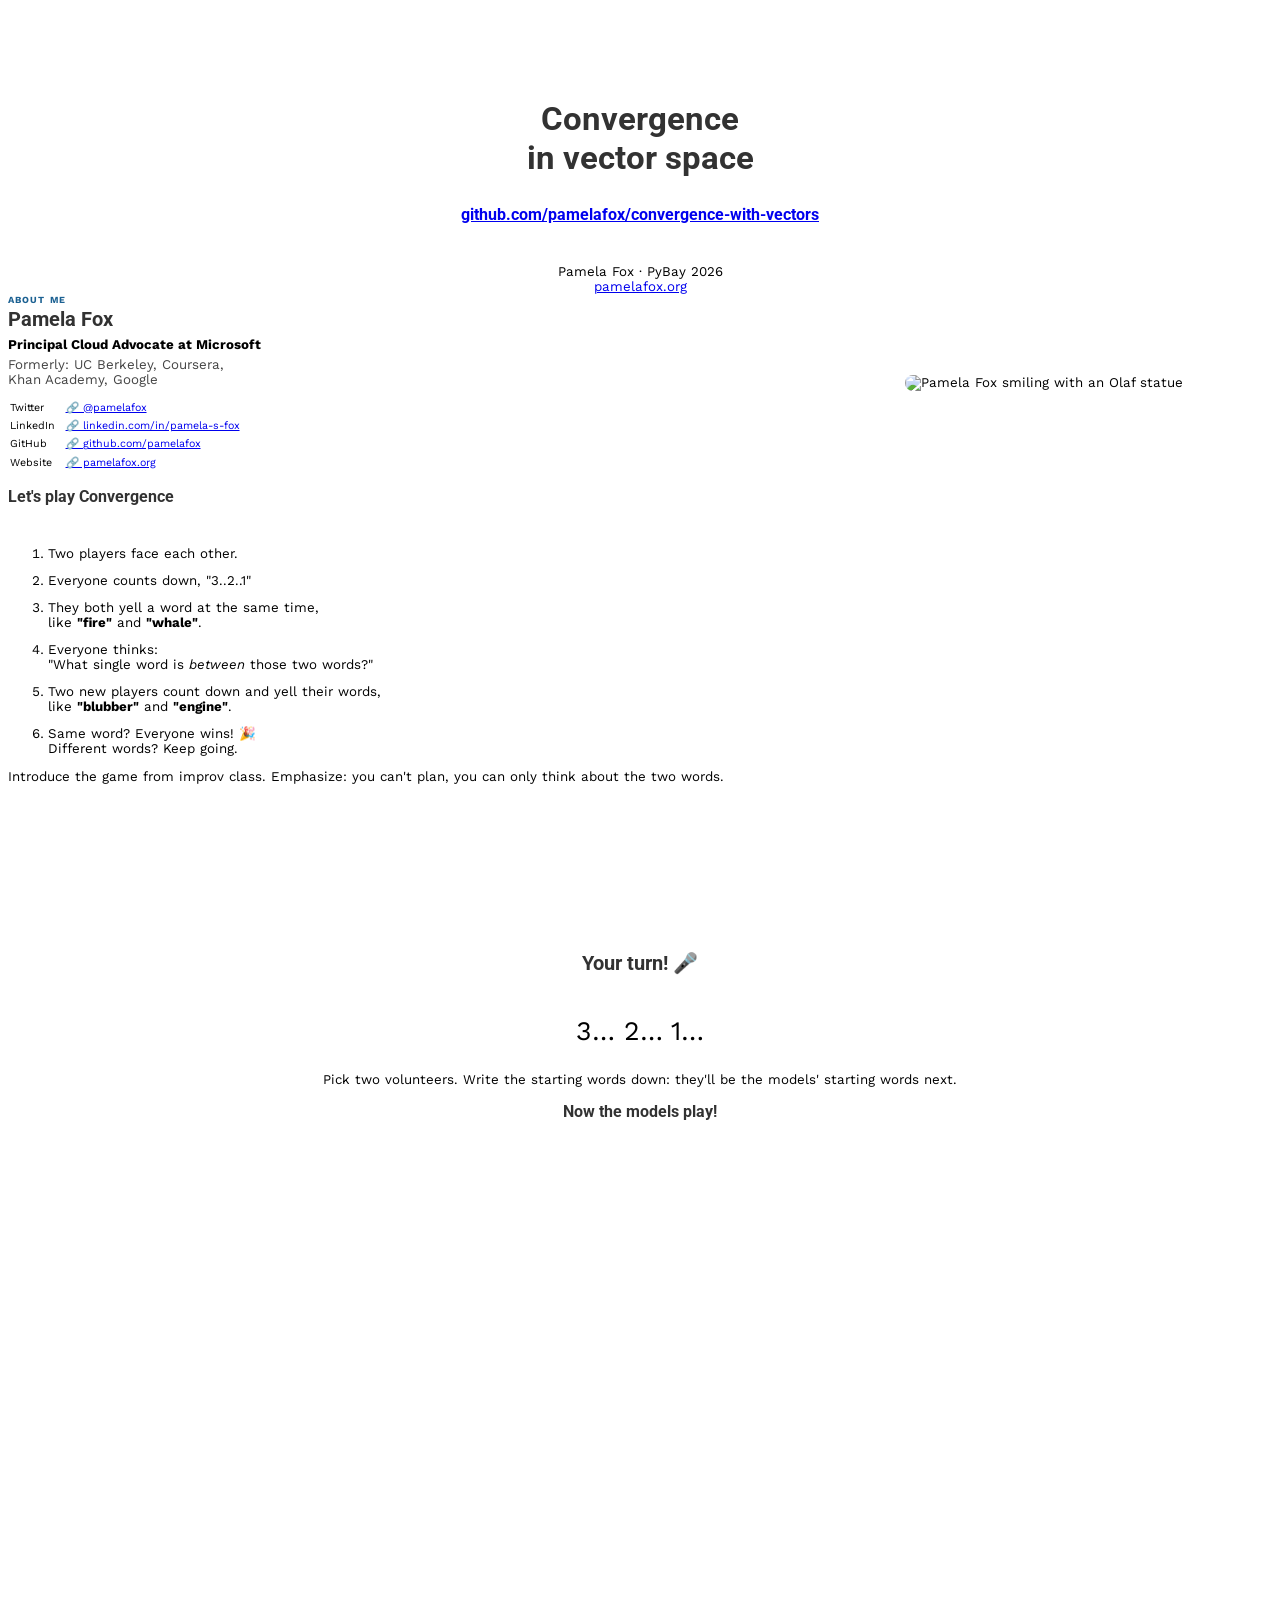
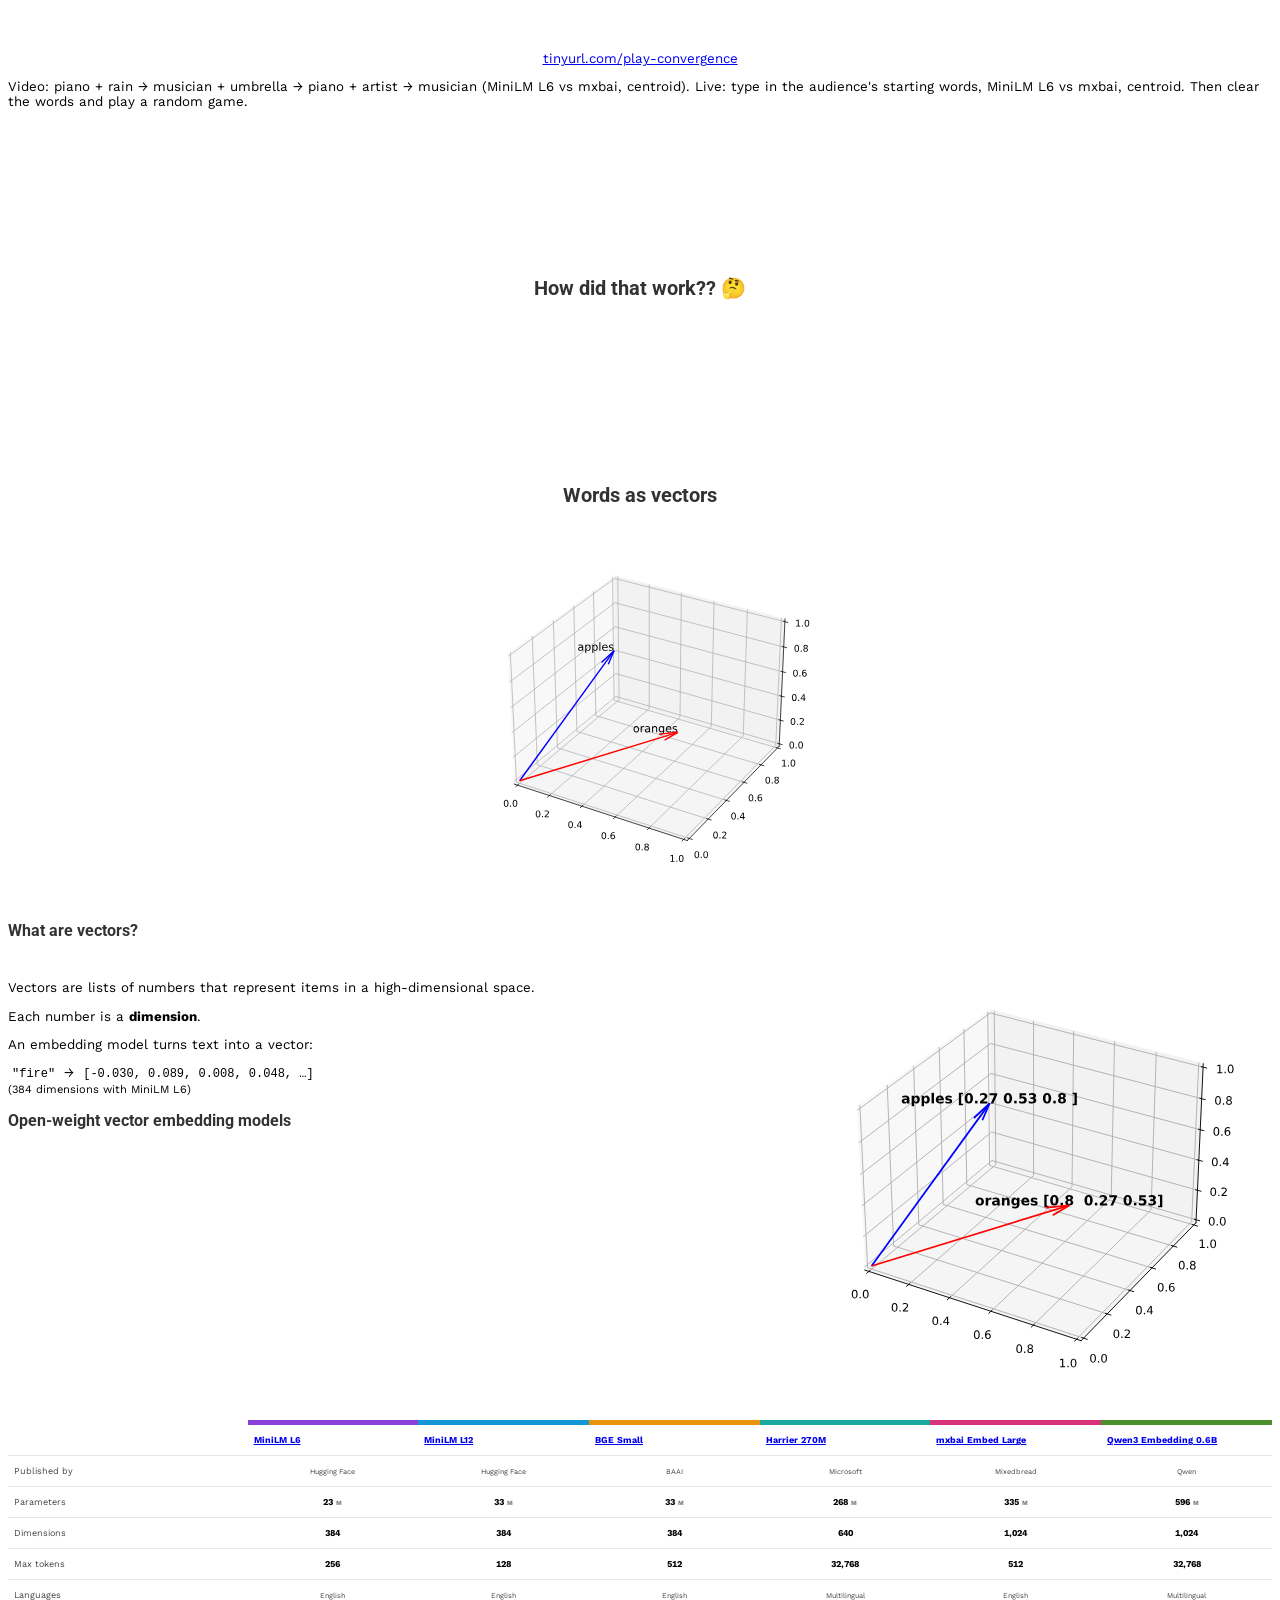
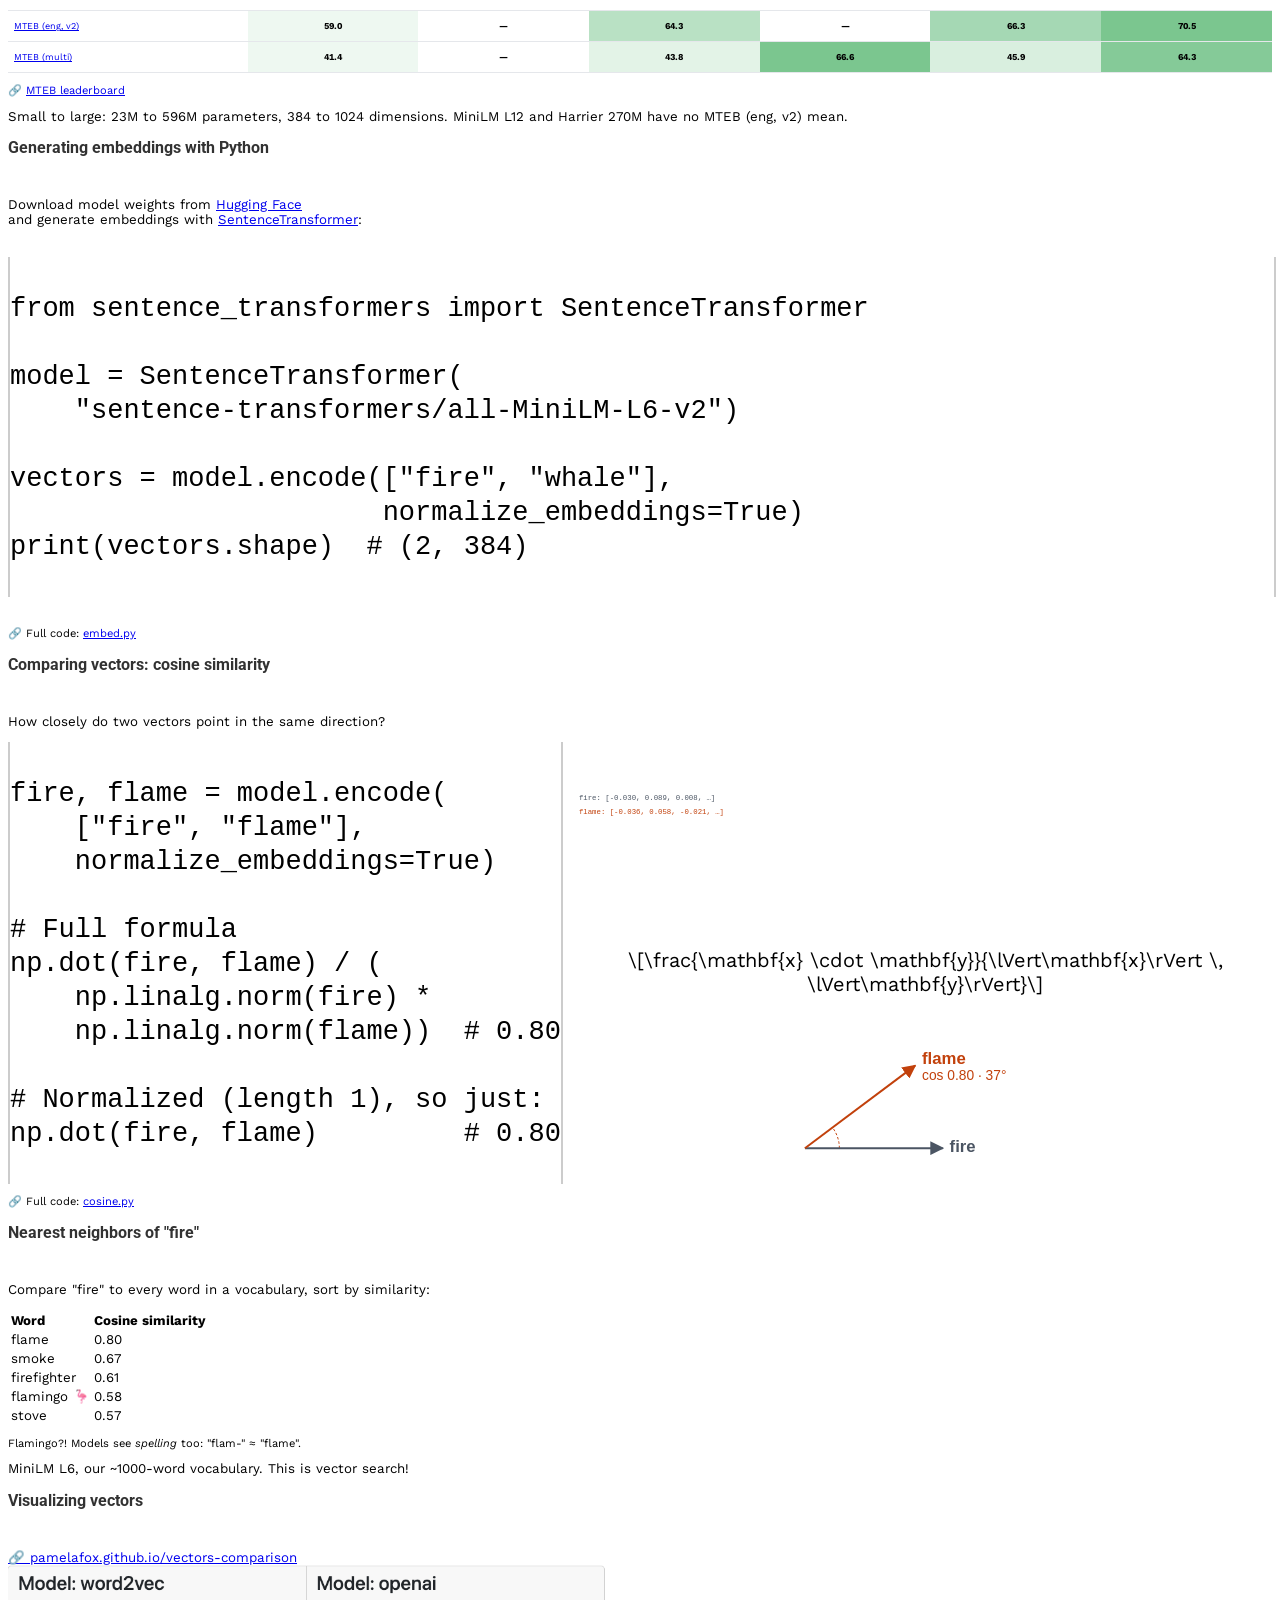
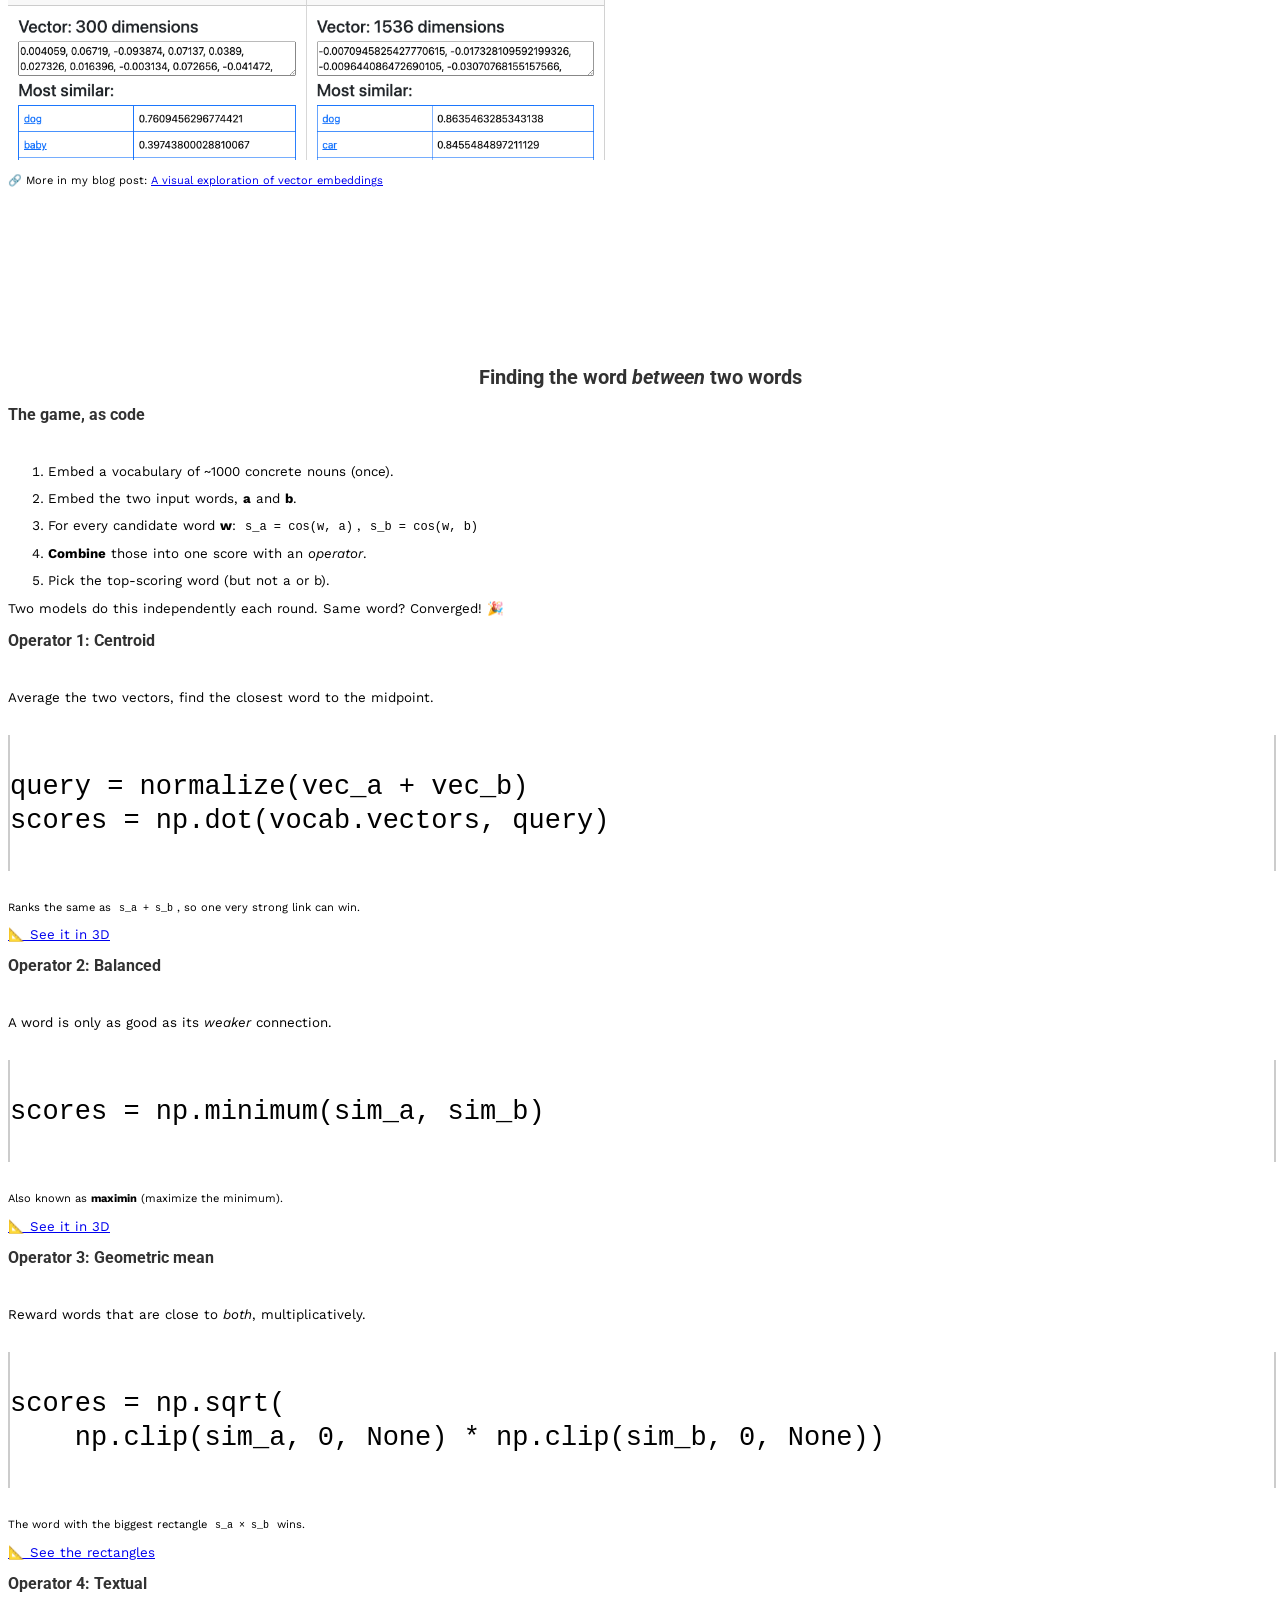
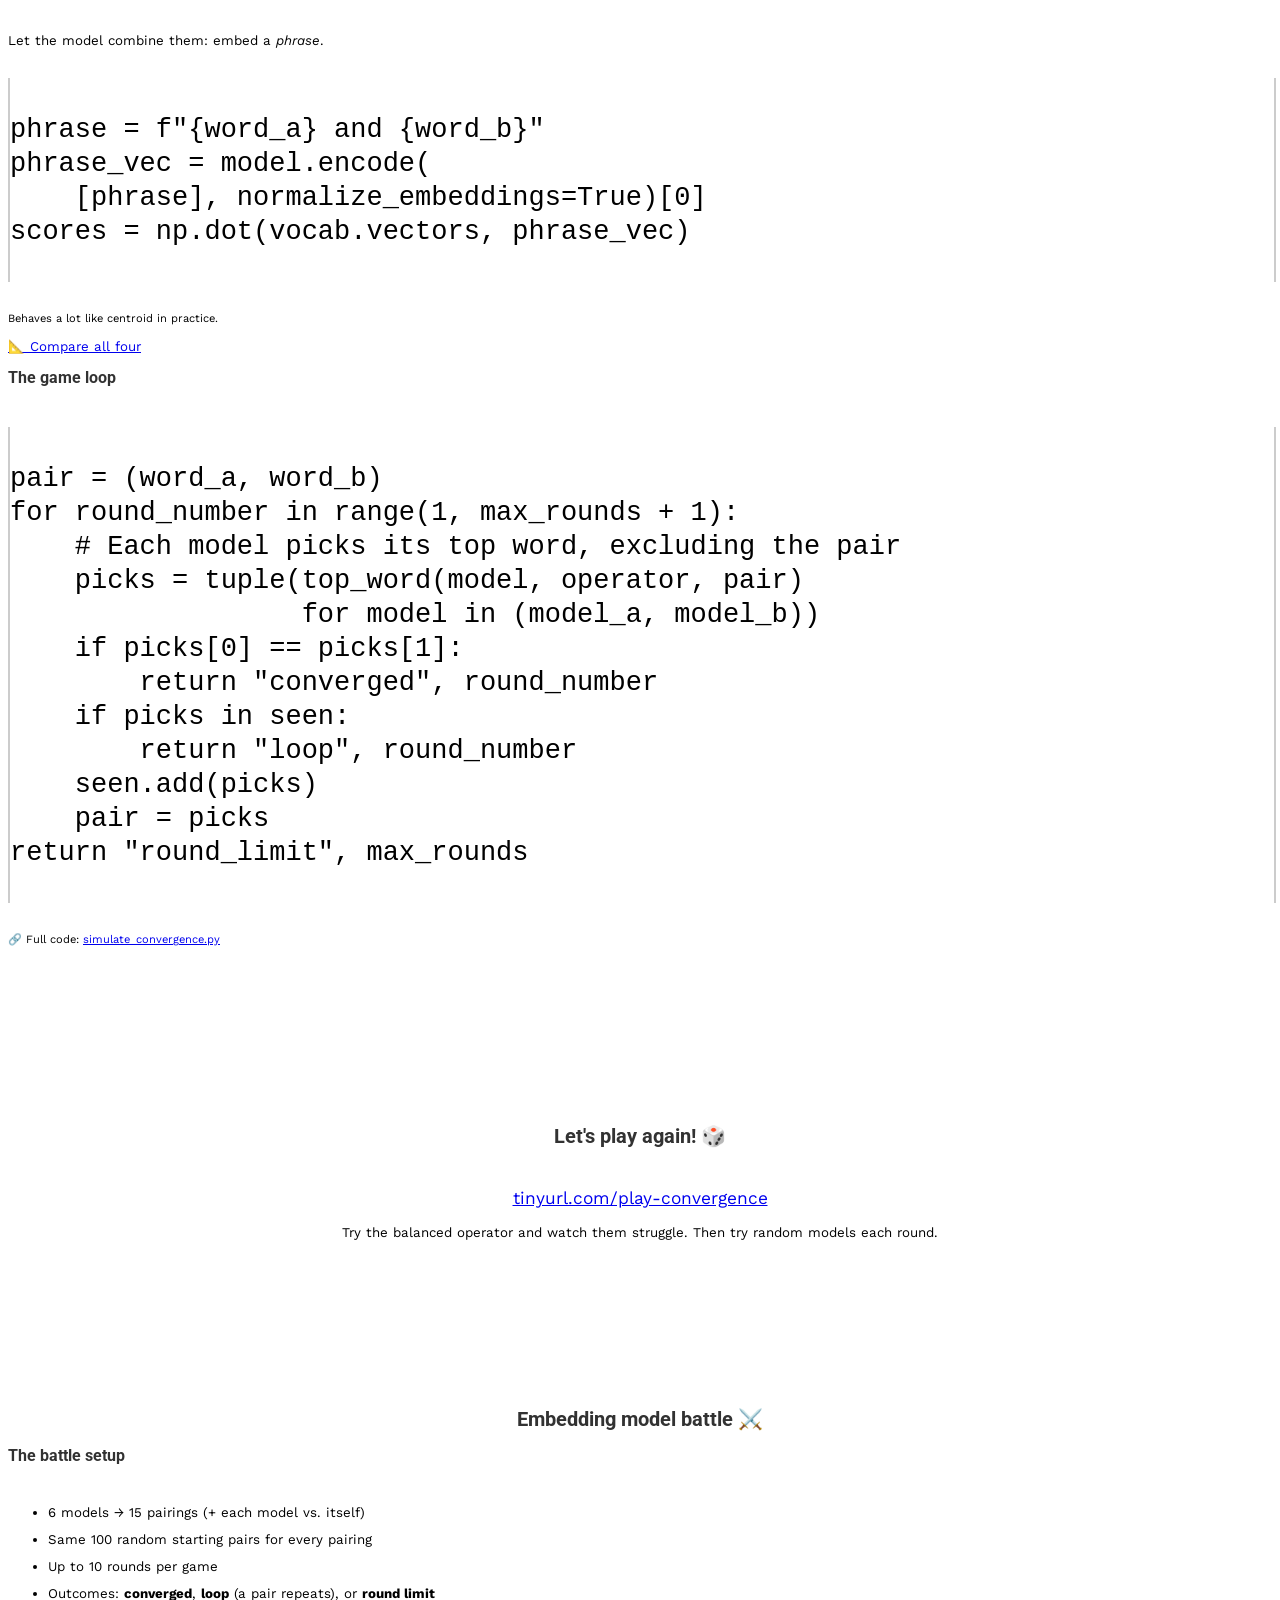
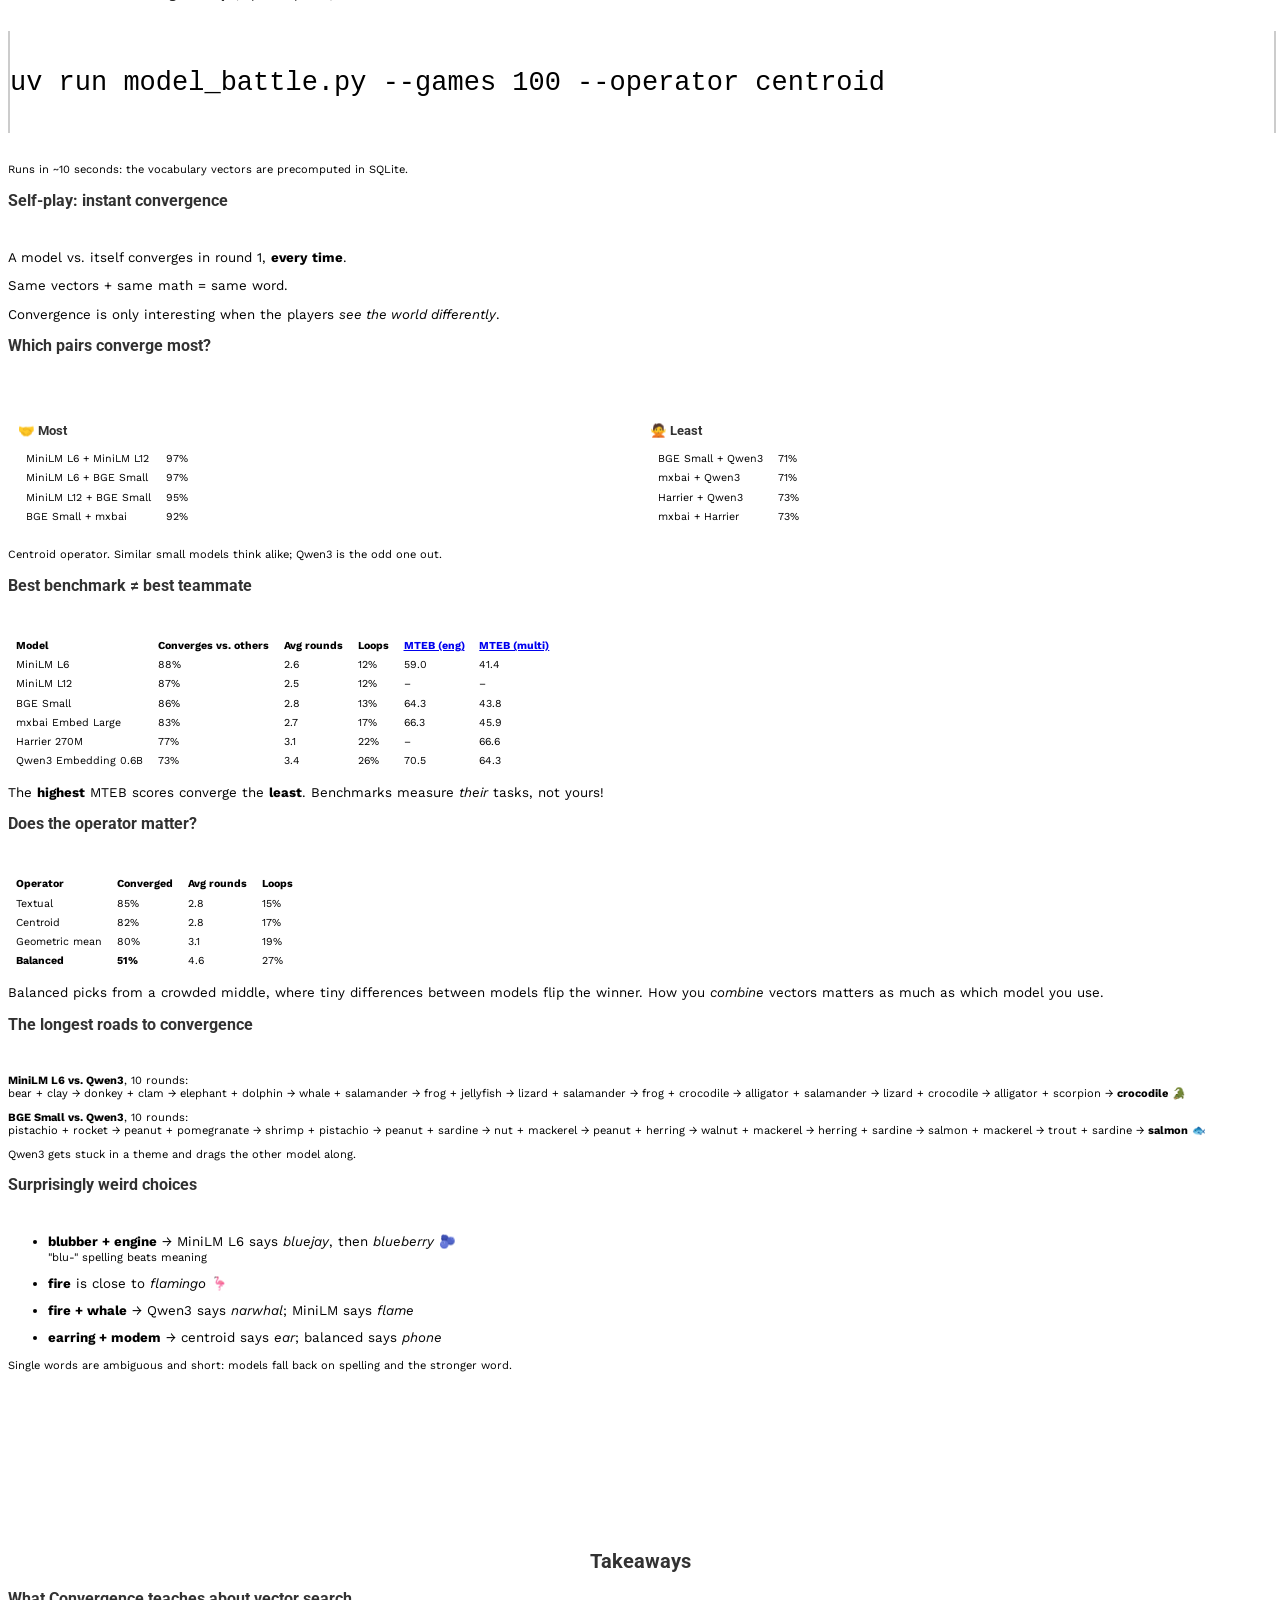
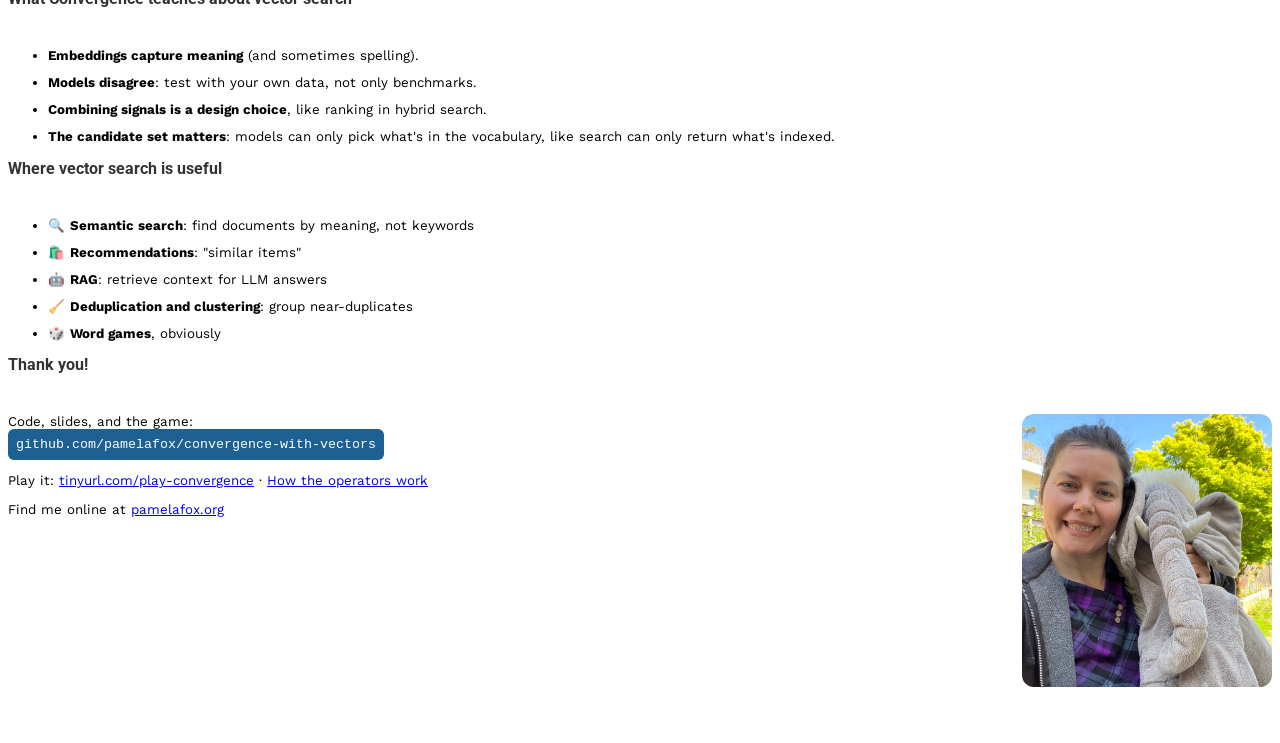
==== commit dc5e563f: "Play with human" ====
--- a/docs/index.html
+++ b/docs/index.html
@@ -178,7 +178,14 @@
 # Normalized (length 1), so just:
 np.dot(fire, flame)         # 0.80
                 </code></pre>
-                <img src="slides_assets/cosine_angles.svg" alt="Arrows for fire, flame, and whale: flame is 37 degrees from fire (cosine 0.80), whale is 72 degrees from fire (cosine 0.30)">
+                <div class="figure-stack">
+                    <div class="vectors">
+                        <div class="vec-fire">fire: [-0.030, 0.089, 0.008, …]</div>
+                        <div class="vec-flame">flame: [-0.036, 0.058, -0.021, …]</div>
+                    </div>
+                    <div class="formula">\[\frac{\mathbf{x} \cdot \mathbf{y}}{\lVert\mathbf{x}\rVert \, \lVert\mathbf{y}\rVert}\]</div>
+                    <img src="slides_assets/cosine_angles.svg" alt="Arrows for fire and flame, 37 degrees apart: cosine similarity 0.80">
+                </div>
                 </div>
                 <p class="smaller">🔗 Full code: <a target="_blank" href="https://github.com/pamelafox/convergence-with-vectors/blob/main/cosine.py">cosine.py</a></p>
             </section>
@@ -472,6 +479,7 @@
 
     <script src="https://cdn.jsdelivr.net/npm/reveal.js@4.1.0/dist/reveal.js"></script>
     <script src="https://cdn.jsdelivr.net/npm/reveal.js@4.1.0/plugin/highlight/highlight.js"></script>
+    <script src="https://cdn.jsdelivr.net/npm/reveal.js@4.1.0/plugin/math/math.js"></script>
     <script src="https://cdn.jsdelivr.net/npm/highlightjs-badge@0.1.9/highlightjs-badge.min.js"></script>
     <script src="https://cdn.jsdelivr.net/npm/reveal.js-menu@2.1.0/menu.js"></script>
     <script>
@@ -482,7 +490,9 @@
             showNotes: false,
             margin: 0.1,
             preloadIframes: true,
-            plugins: [ RevealHighlight, RevealMenu ],
+            plugins: [ RevealHighlight, RevealMenu, RevealMath ],
+            // SVG output keeps fractions centered regardless of the slides' left-aligned text
+            math: { config: 'TeX-AMS_SVG-full' },
             pdfSeparateFragments: true
         });
 
--- a/docs/slides_assets/slides.css
+++ b/docs/slides_assets/slides.css
@@ -82,8 +82,8 @@
 
   .code-with-figure {
     display: flex;
-    align-items: center;
-    gap: 24px;
+    align-items: flex-start;
+    gap: 16px;
   }
 
   .reveal .code-with-figure pre {
@@ -95,6 +95,60 @@
   .code-with-figure img {
     flex: 1 1 0;
     min-width: 0;
+  }
+
+  .code-with-figure .figure-stack {
+    flex: 1 1 0;
+    min-width: 0;
+    text-align: center;
+    /* Rows match the code's 37px lines: encode (3), blank, formula (4), then blank + np.dot (3) */
+    display: grid;
+    grid-template-rows: 111px 37px 148px 112px;
+    padding-top: 8px;
+  }
+
+  .code-with-figure .figure-stack img {
+    height: 112px;
+    width: auto;
+    justify-self: center;
+  }
+
+  .code-with-figure .figure-stack .vectors {
+    grid-row: 1;
+    align-self: center;
+  }
+
+  .code-with-figure .figure-stack .formula {
+    grid-row: 3;
+    align-self: center;
+  }
+
+  .code-with-figure .figure-stack img {
+    grid-row: 4;
+  }
+
+  .code-with-figure .formula .MathJax_SVG_Display {
+    margin: 0 !important;
+  }
+
+  .code-with-figure .formula {
+    font-size: 1.5em;
+  }
+
+  .code-with-figure .vectors {
+    font-family: "Roboto Mono", monospace;
+    font-size: 0.55em;
+    line-height: 1.8;
+    text-align: left;
+    white-space: nowrap;
+  }
+
+  .code-with-figure .vec-fire {
+    color: #4b5563;
+  }
+
+  .code-with-figure .vec-flame {
+    color: #c2410c;
   }
 
   .about-layout {
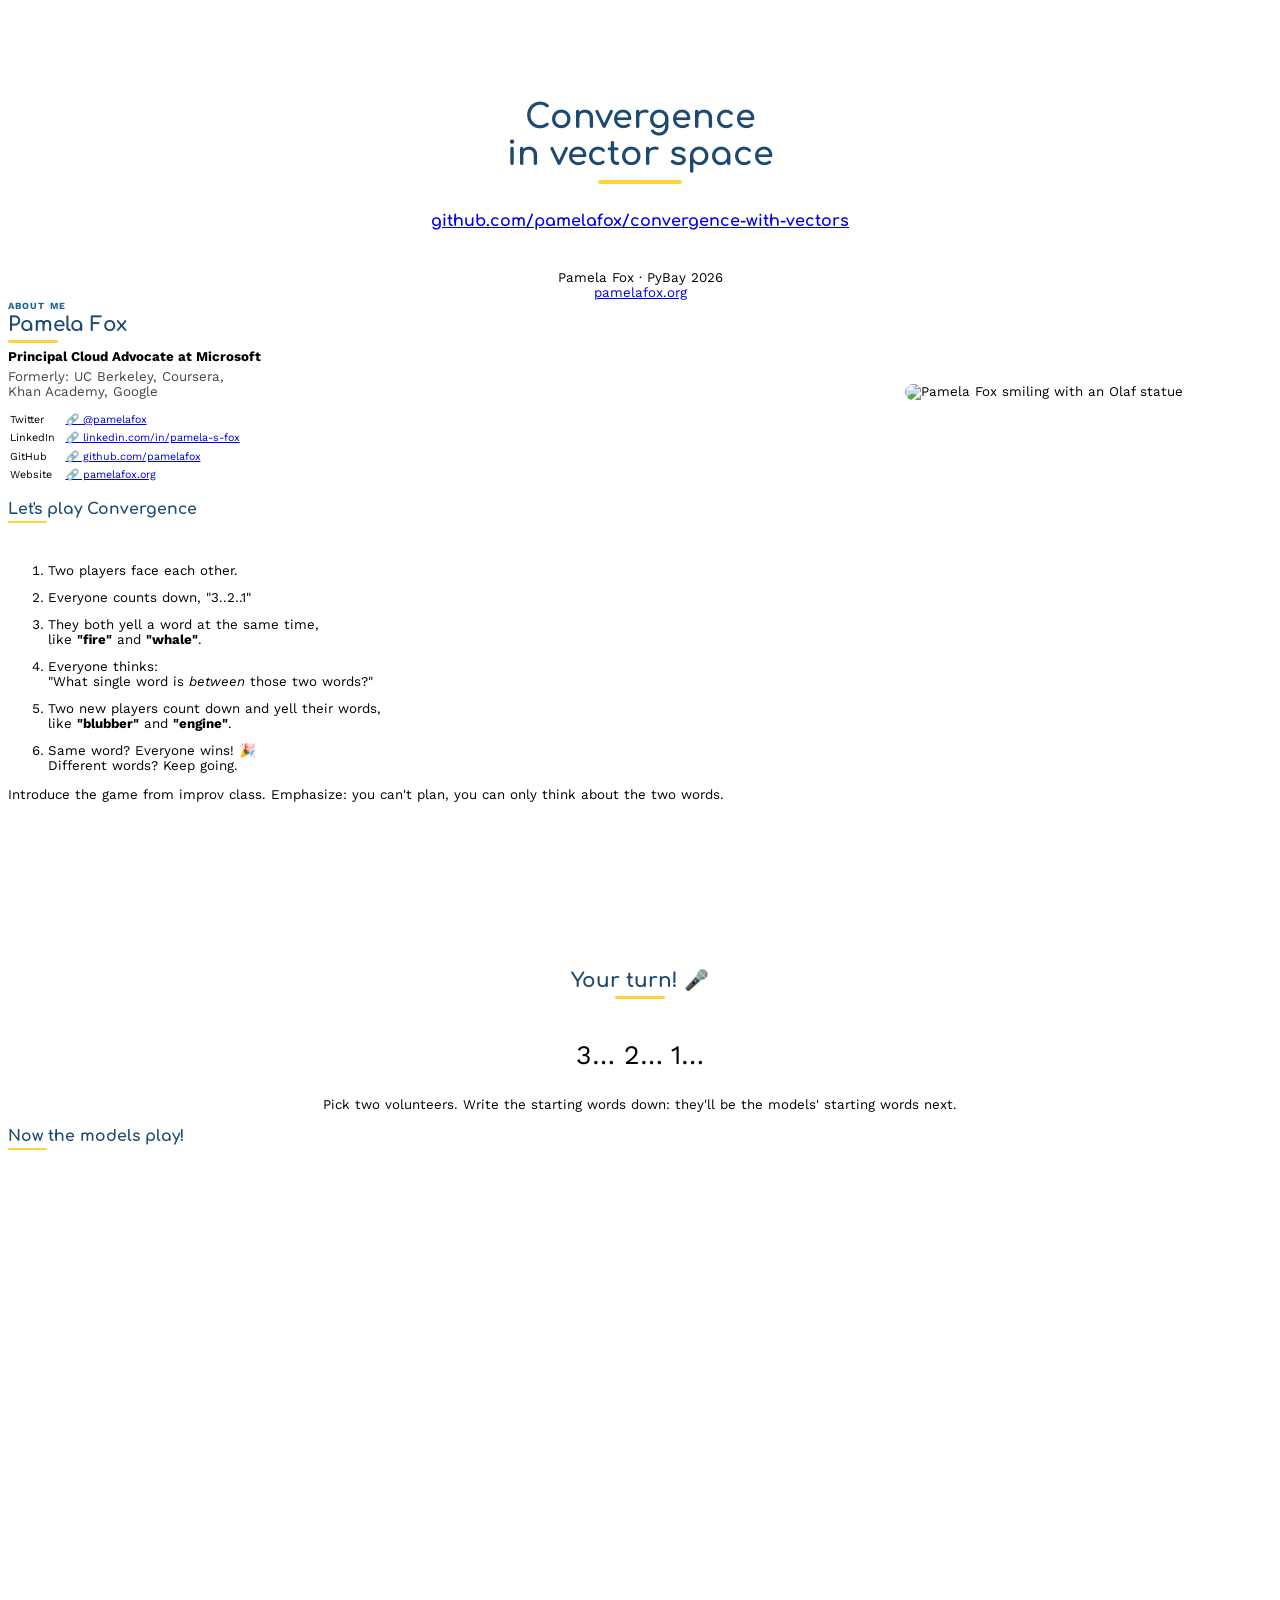
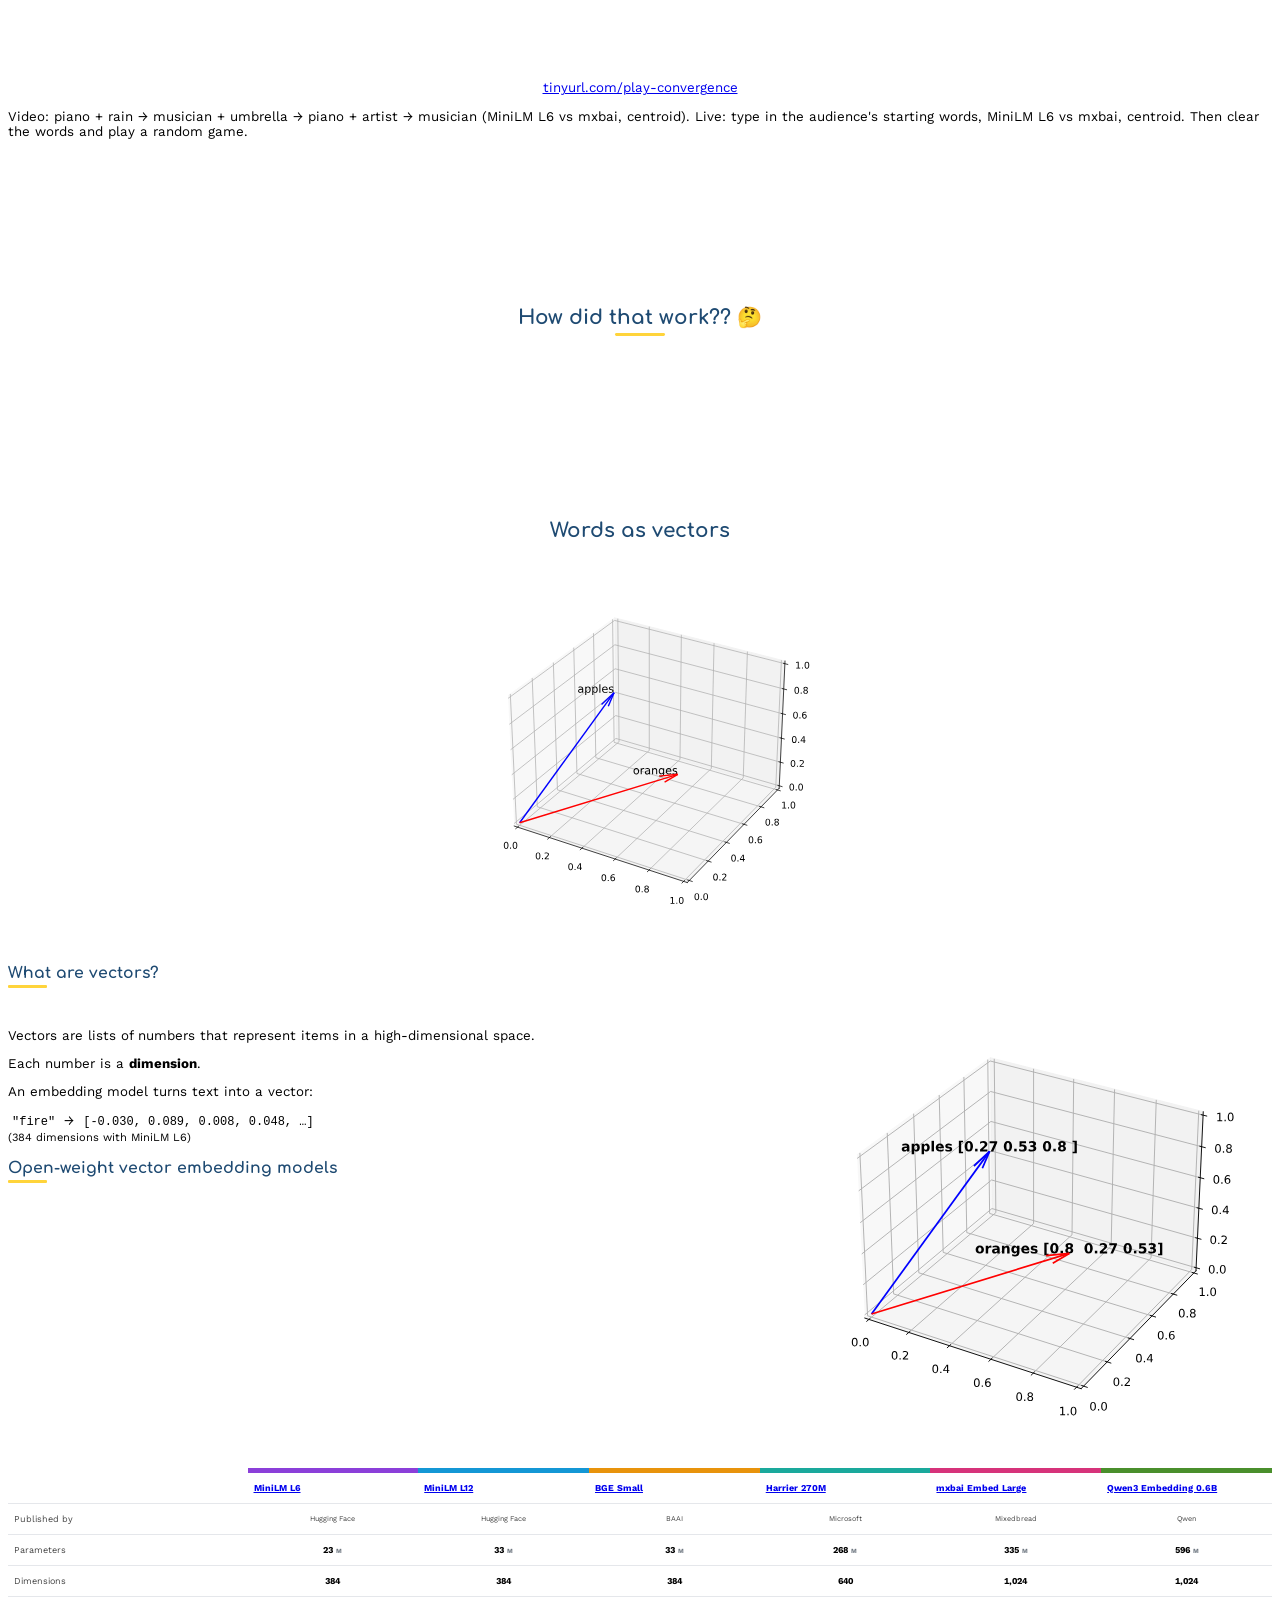
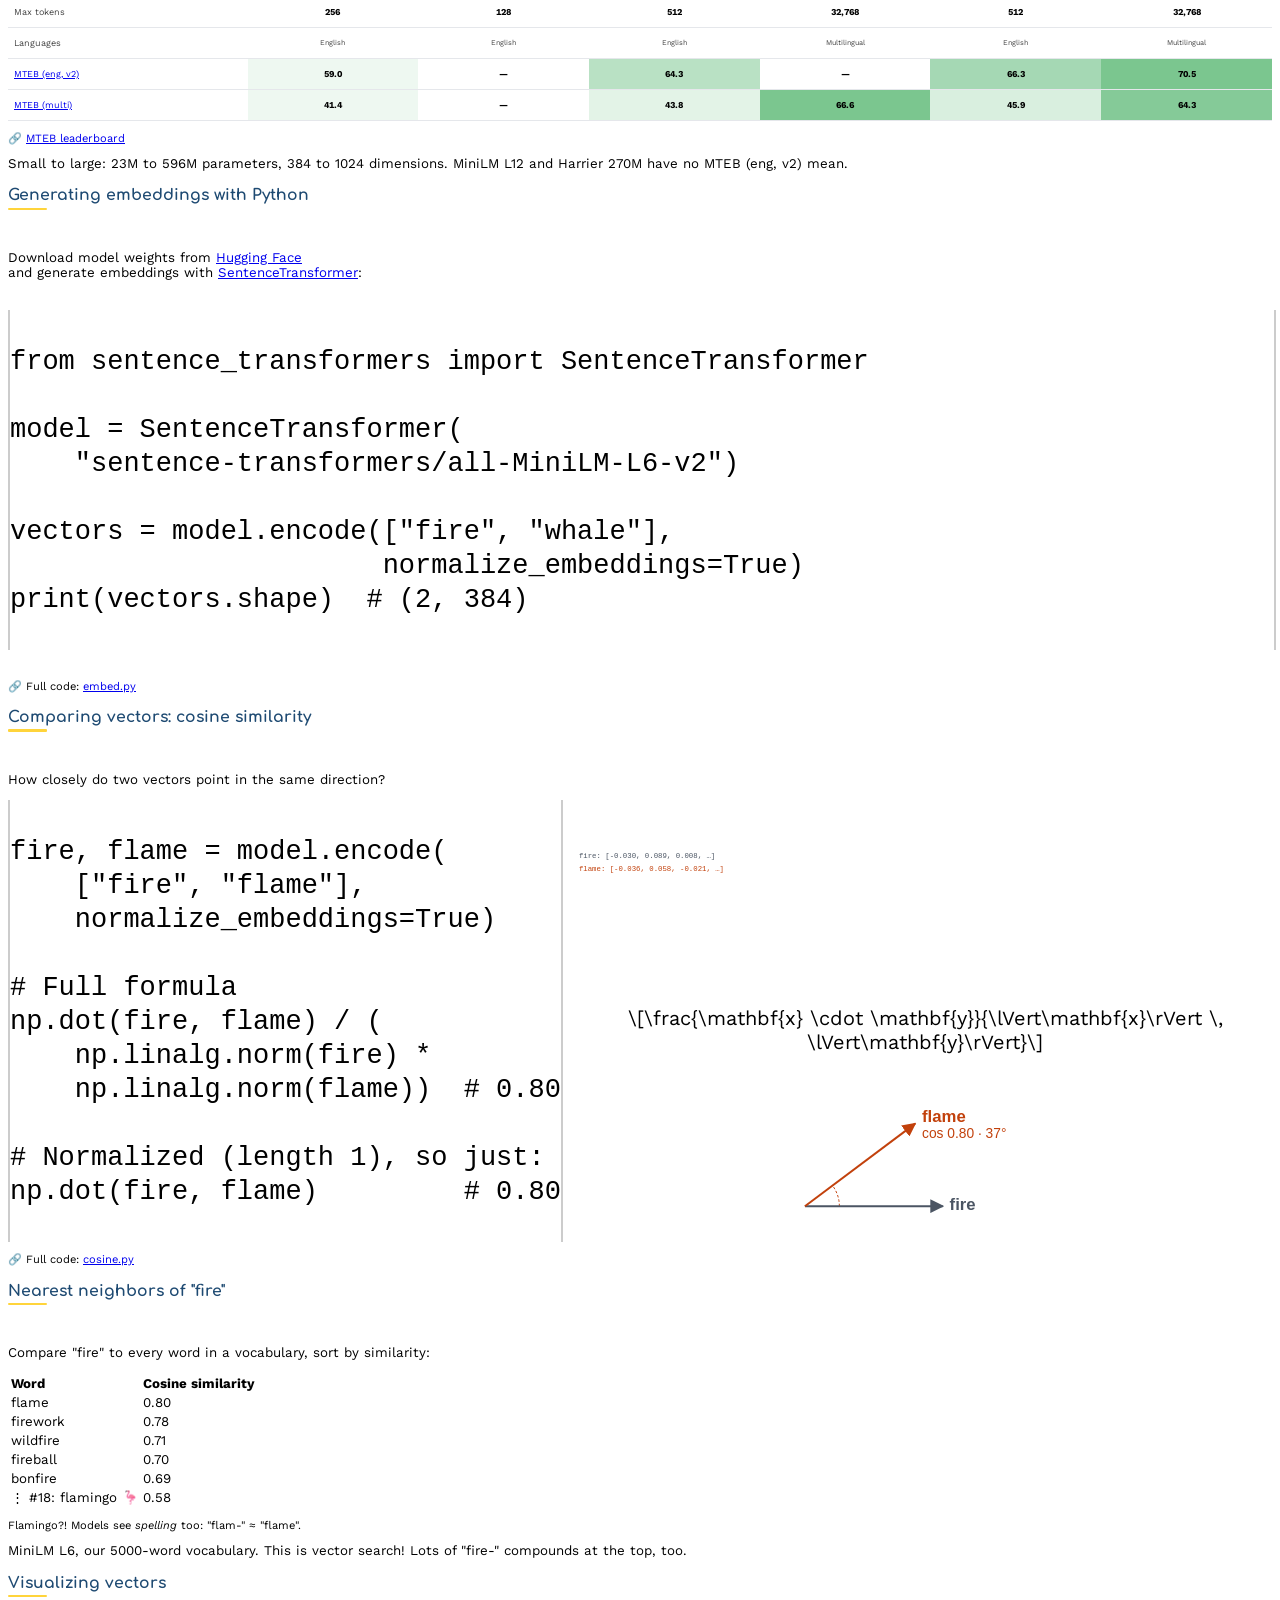
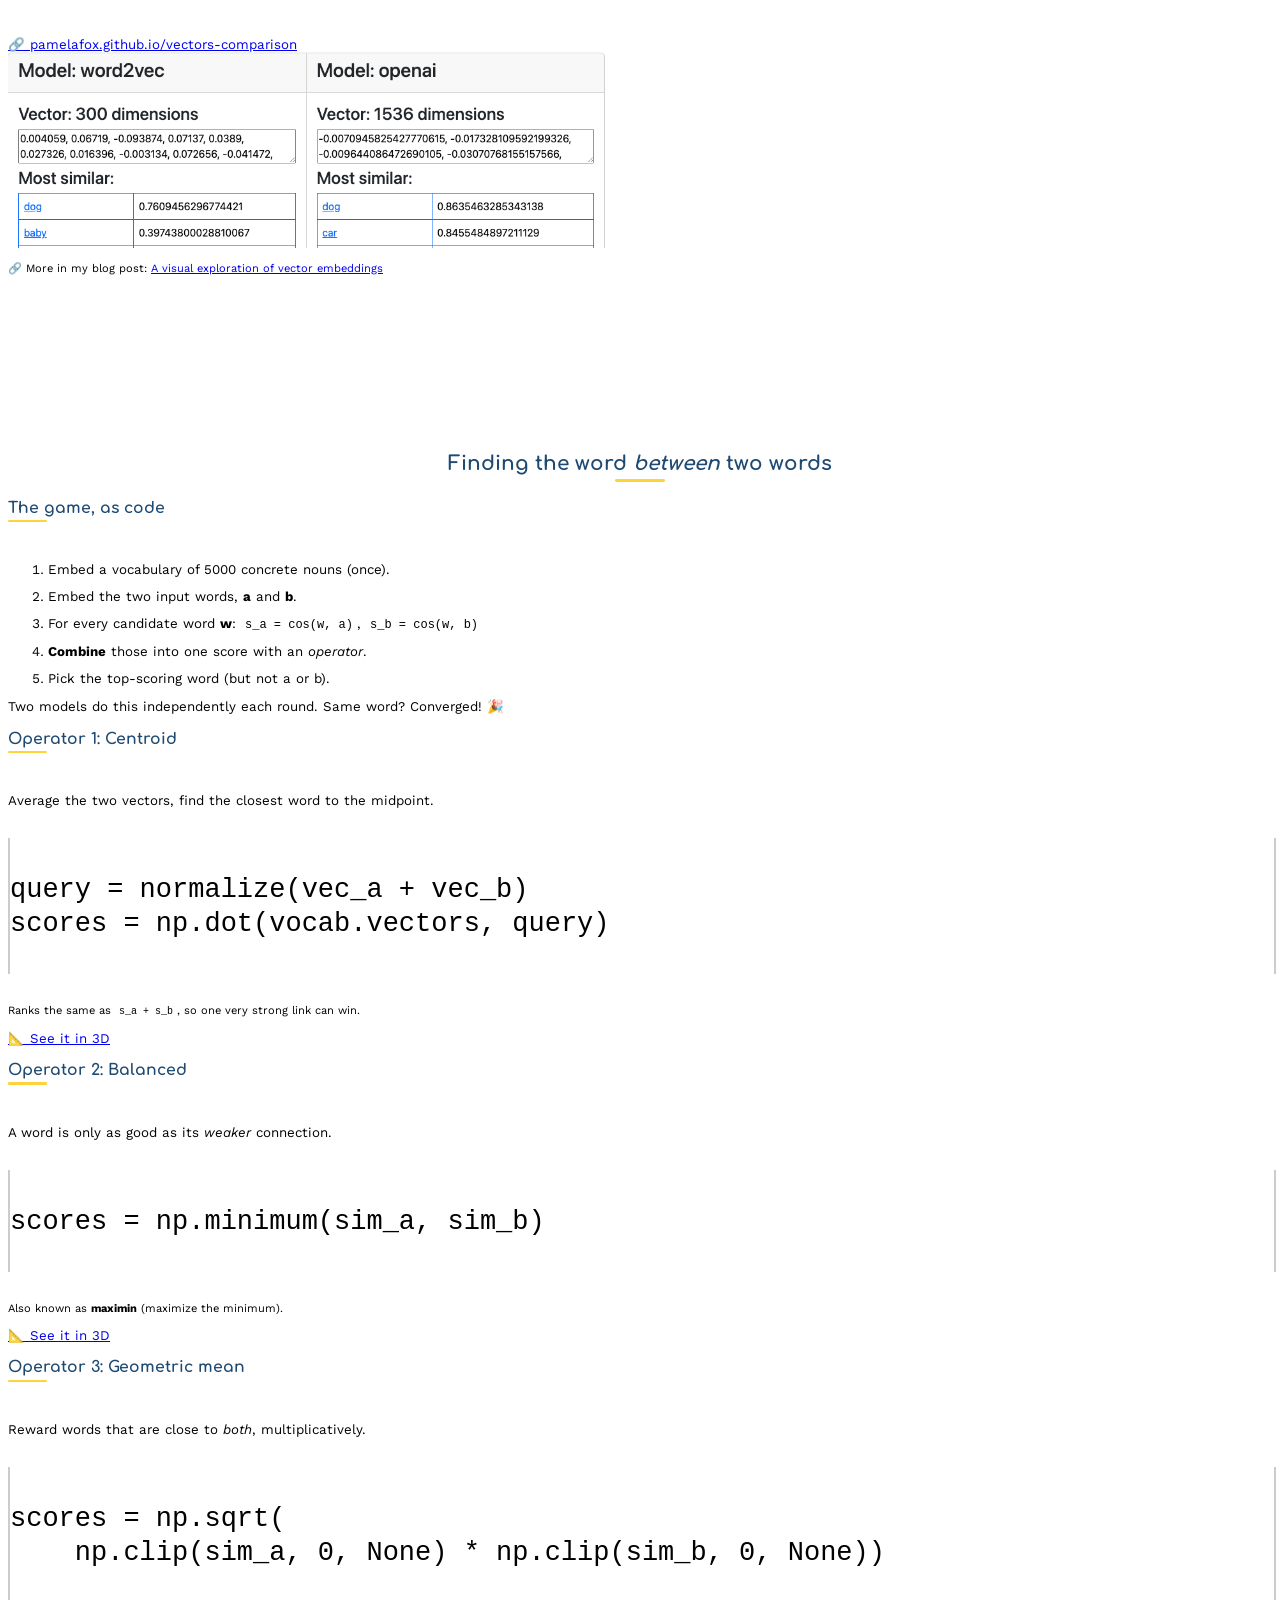
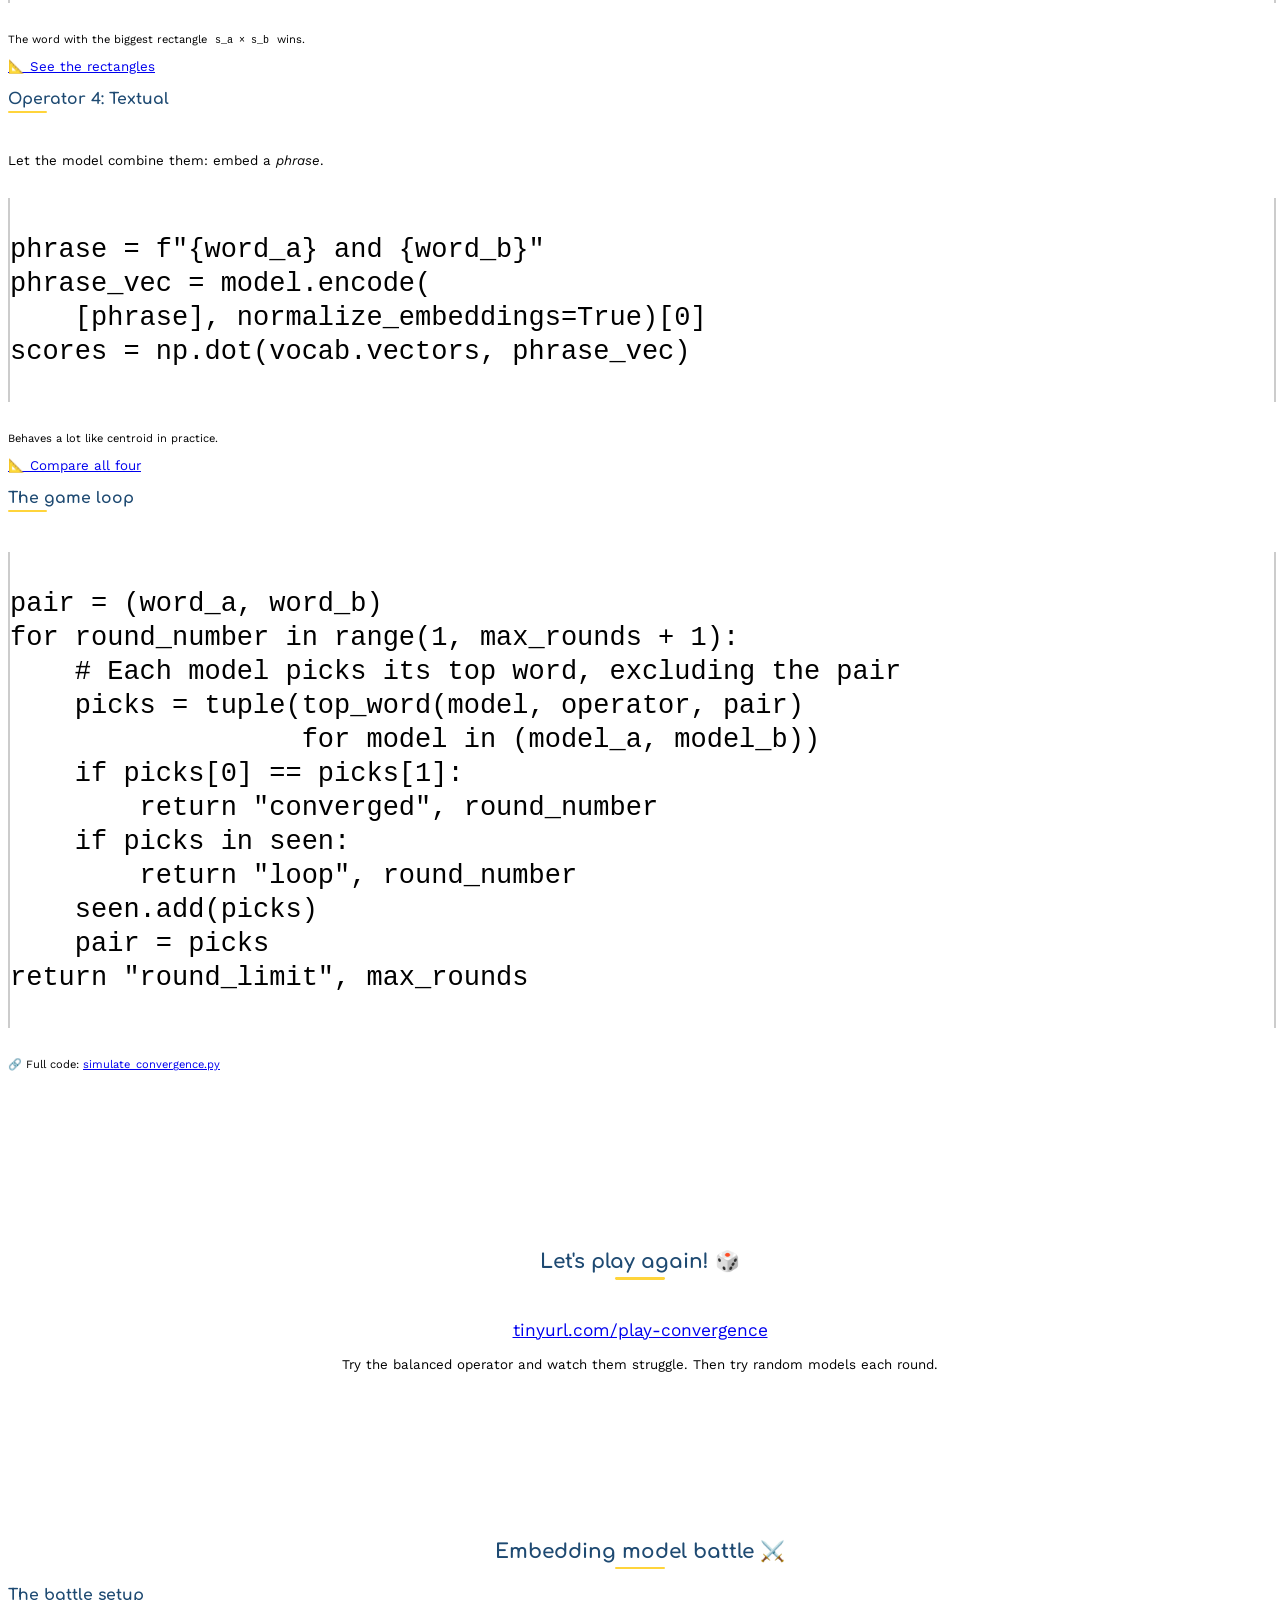
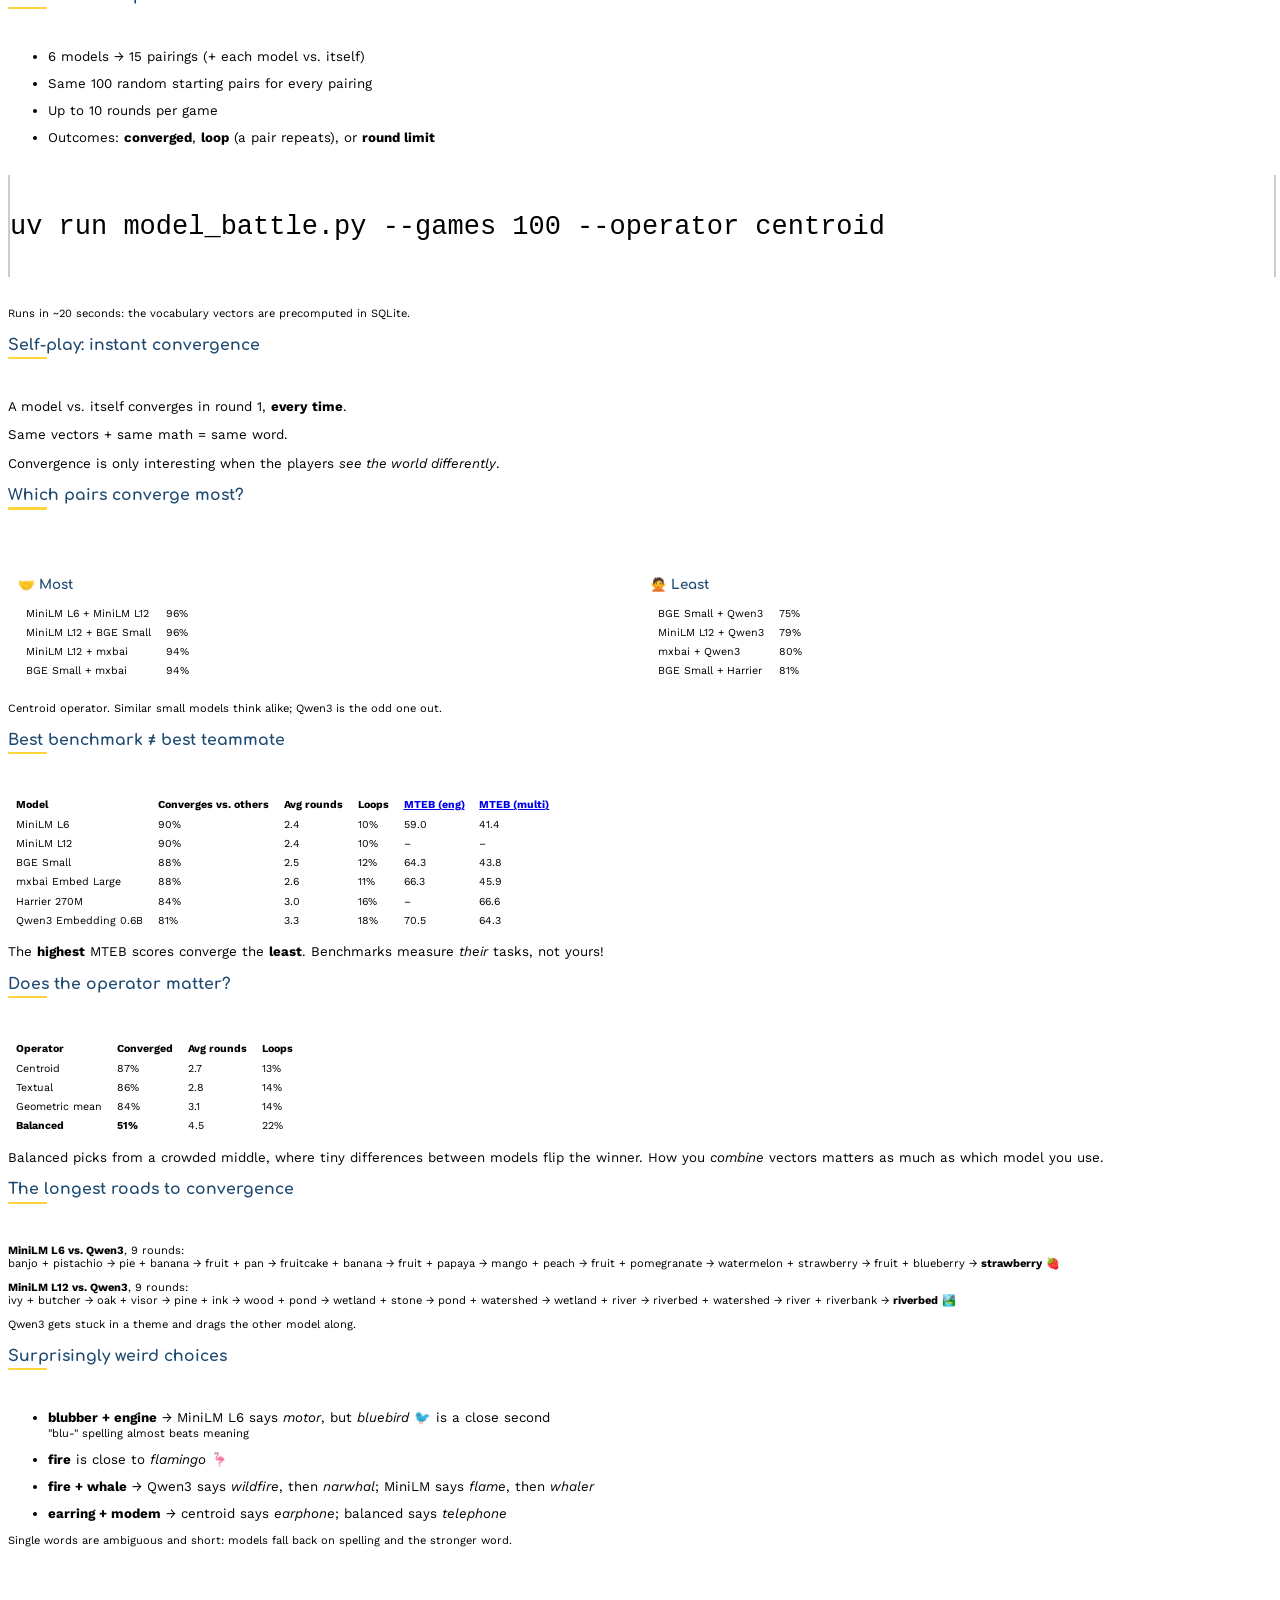
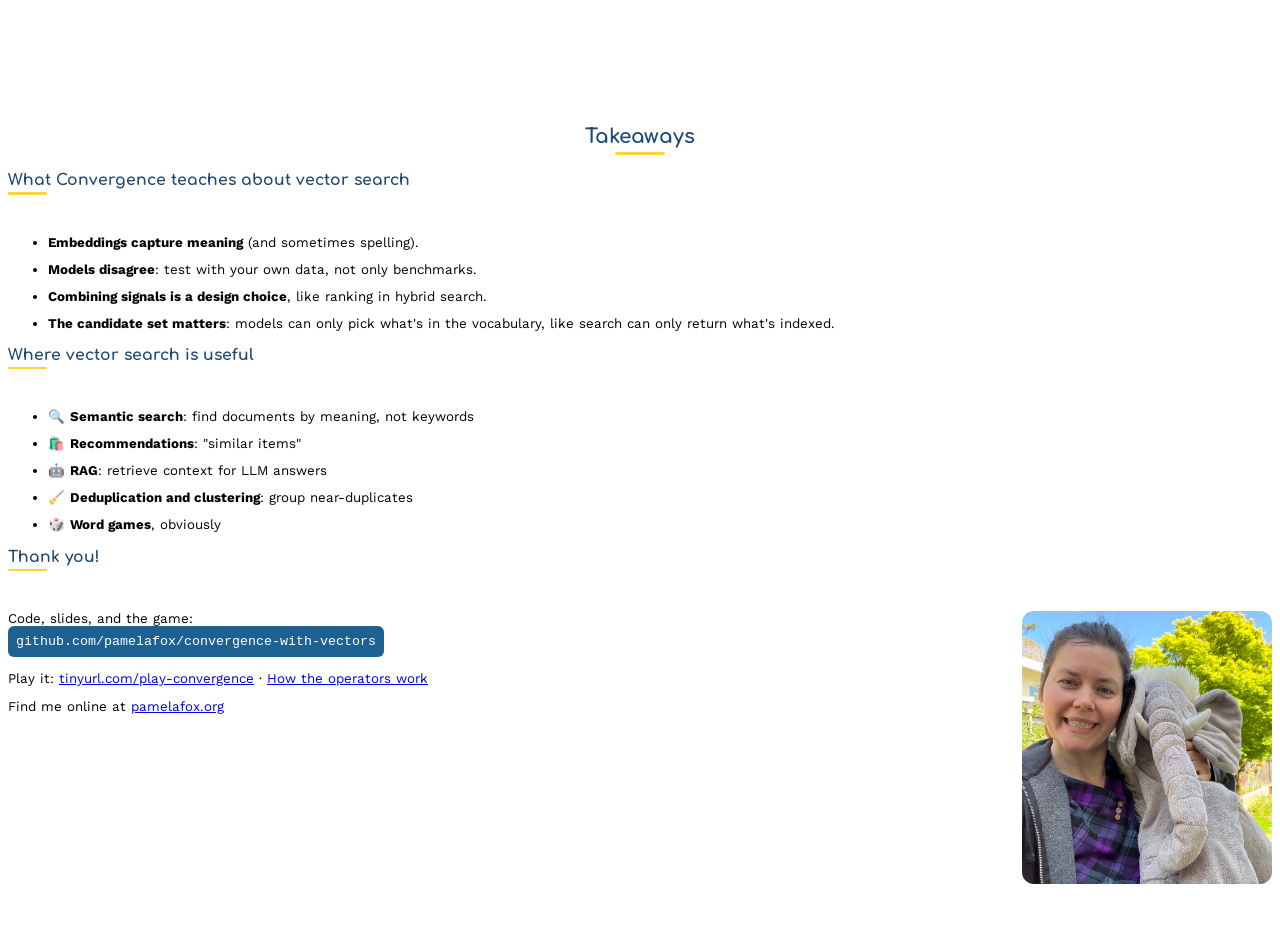
==== commit 0367e055: "Expand vocabulary to 5000 words, use hand-picked starting words, update battle numbers" ====
--- a/docs/index.html
+++ b/docs/index.html
@@ -8,6 +8,7 @@
 		<link rel="stylesheet" href="https://cdn.jsdelivr.net/npm/reveal.js@4.1.0/dist/reveal.css">
 		<link rel="stylesheet" href="https://cdn.jsdelivr.net/npm/reveal.js@4.1.0/dist/theme/simple.css" id="theme">
 		<link rel="stylesheet" href="https://fonts.googleapis.com/css?family=Inconsolata|Roboto:300,400,500|Work+Sans:400,700">
+        <link rel="stylesheet" href="https://fonts.googleapis.com/css2?family=Comfortaa:wght@500;700&display=swap">
         <link rel="stylesheet" href="slides_assets/a11y-dark.min.css">
 		<link rel="stylesheet" href="slides_assets/slides.css">
 	</head>
@@ -78,7 +79,7 @@
             </section>
 
             <section>
-                <h3 style="text-align:center;">Now the models play!</h3>
+                <h3>Now the models play!</h3>
                 <video data-autoplay muted loop playsinline src="slides_assets/models_play.mp4" style="display:block; margin:0 auto; height:480px;"
                     aria-label="Recording of the game: MiniLM L6 and mxbai Embed Large start from piano and rain, say musician and umbrella, then piano and artist, then both say musician"></video>
                 <p style="text-align:center; margin-top:10px;">
@@ -198,14 +199,15 @@
                     <thead><tr><th>Word</th><th>Cosine similarity</th></tr></thead>
                     <tbody>
                         <tr><td>flame</td><td>0.80</td></tr>
-                        <tr><td>smoke</td><td>0.67</td></tr>
-                        <tr><td>firefighter</td><td>0.61</td></tr>
-                        <tr class="fragment"><td>flamingo 🦩</td><td>0.58</td></tr>
-                        <tr><td>stove</td><td>0.57</td></tr>
+                        <tr><td>firework</td><td>0.78</td></tr>
+                        <tr><td>wildfire</td><td>0.71</td></tr>
+                        <tr><td>fireball</td><td>0.70</td></tr>
+                        <tr><td>bonfire</td><td>0.69</td></tr>
+                        <tr class="fragment"><td>⋮ #18: flamingo 🦩</td><td>0.58</td></tr>
                     </tbody>
                 </table>
                 <p class="fragment smaller">Flamingo?! Models see <em>spelling</em> too: "flam-" ≈ "flame".</p>
-                <aside class="notes">MiniLM L6, our ~1000-word vocabulary. This is vector search!</aside>
+                <aside class="notes">MiniLM L6, our 5000-word vocabulary. This is vector search! Lots of "fire-" compounds at the top, too.</aside>
             </section>
 
             <section>
@@ -228,7 +230,7 @@
                 <h3>The game, as code</h3>
 
                 <ol>
-                    <li>Embed a vocabulary of ~1000 concrete nouns (once).</li>
+                    <li>Embed a vocabulary of 5000 concrete nouns (once).</li>
                     <li>Embed the two input words, <strong>a</strong> and <strong>b</strong>.</li>
                     <li>For every candidate word <strong>w</strong>:
                         <code>s_a = cos(w, a)</code>, <code>s_b = cos(w, b)</code></li>
@@ -334,7 +336,7 @@
                 <pre><code class="language-bash" data-trim>
 uv run model_battle.py --games 100 --operator centroid
                 </code></pre>
-                <p class="smaller">Runs in ~10 seconds: the vocabulary vectors are precomputed in SQLite.</p>
+                <p class="smaller">Runs in ~20 seconds: the vocabulary vectors are precomputed in SQLite.</p>
             </section>
 
             <section>
@@ -353,10 +355,10 @@
                         <h4>🤝 Most</h4>
                         <table class="compact">
                             <tbody>
-                                <tr><td>MiniLM L6 + MiniLM L12</td><td>97%</td></tr>
-                                <tr><td>MiniLM L6 + BGE Small</td><td>97%</td></tr>
-                                <tr><td>MiniLM L12 + BGE Small</td><td>95%</td></tr>
-                                <tr><td>BGE Small + mxbai</td><td>92%</td></tr>
+                                <tr><td>MiniLM L6 + MiniLM L12</td><td>96%</td></tr>
+                                <tr><td>MiniLM L12 + BGE Small</td><td>96%</td></tr>
+                                <tr><td>MiniLM L12 + mxbai</td><td>94%</td></tr>
+                                <tr><td>BGE Small + mxbai</td><td>94%</td></tr>
                             </tbody>
                         </table>
                     </div>
@@ -364,10 +366,10 @@
                         <h4>🙅 Least</h4>
                         <table class="compact">
                             <tbody>
-                                <tr><td>BGE Small + Qwen3</td><td>71%</td></tr>
-                                <tr><td>mxbai + Qwen3</td><td>71%</td></tr>
-                                <tr><td>Harrier + Qwen3</td><td>73%</td></tr>
-                                <tr><td>mxbai + Harrier</td><td>73%</td></tr>
+                                <tr><td>BGE Small + Qwen3</td><td>75%</td></tr>
+                                <tr><td>MiniLM L12 + Qwen3</td><td>79%</td></tr>
+                                <tr><td>mxbai + Qwen3</td><td>80%</td></tr>
+                                <tr><td>BGE Small + Harrier</td><td>81%</td></tr>
                             </tbody>
                         </table>
                     </div>
@@ -381,12 +383,12 @@
                 <table class="compact">
                     <thead><tr><th>Model</th><th>Converges vs. others</th><th>Avg rounds</th><th>Loops</th><th><a target="_blank" href="https://mteb-leaderboard.hf.space/benchmark/MTEB(eng%2C%20v2)">MTEB (eng)</a></th><th><a target="_blank" href="https://mteb-leaderboard.hf.space/benchmark/MTEB(Multilingual%2C%20v2)">MTEB (multi)</a></th></tr></thead>
                     <tbody>
-                        <tr><td>MiniLM L6</td><td>88%</td><td>2.6</td><td>12%</td><td>59.0</td><td>41.4</td></tr>
-                        <tr><td>MiniLM L12</td><td>87%</td><td>2.5</td><td>12%</td><td>–</td><td>–</td></tr>
-                        <tr><td>BGE Small</td><td>86%</td><td>2.8</td><td>13%</td><td>64.3</td><td>43.8</td></tr>
-                        <tr><td>mxbai Embed Large</td><td>83%</td><td>2.7</td><td>17%</td><td>66.3</td><td>45.9</td></tr>
-                        <tr><td>Harrier 270M</td><td>77%</td><td>3.1</td><td>22%</td><td>–</td><td>66.6</td></tr>
-                        <tr><td>Qwen3 Embedding 0.6B</td><td>73%</td><td>3.4</td><td>26%</td><td>70.5</td><td>64.3</td></tr>
+                        <tr><td>MiniLM L6</td><td>90%</td><td>2.4</td><td>10%</td><td>59.0</td><td>41.4</td></tr>
+                        <tr><td>MiniLM L12</td><td>90%</td><td>2.4</td><td>10%</td><td>–</td><td>–</td></tr>
+                        <tr><td>BGE Small</td><td>88%</td><td>2.5</td><td>12%</td><td>64.3</td><td>43.8</td></tr>
+                        <tr><td>mxbai Embed Large</td><td>88%</td><td>2.6</td><td>11%</td><td>66.3</td><td>45.9</td></tr>
+                        <tr><td>Harrier 270M</td><td>84%</td><td>3.0</td><td>16%</td><td>–</td><td>66.6</td></tr>
+                        <tr><td>Qwen3 Embedding 0.6B</td><td>81%</td><td>3.3</td><td>18%</td><td>70.5</td><td>64.3</td></tr>
                     </tbody>
                 </table>
                 <p class="fragment">The <strong>highest</strong> MTEB scores converge the <strong>least</strong>. Benchmarks measure <em>their</em> tasks, not yours!</p>
@@ -398,10 +400,10 @@
                 <table class="compact">
                     <thead><tr><th>Operator</th><th>Converged</th><th>Avg rounds</th><th>Loops</th></tr></thead>
                     <tbody>
-                        <tr><td>Textual</td><td>85%</td><td>2.8</td><td>15%</td></tr>
-                        <tr><td>Centroid</td><td>82%</td><td>2.8</td><td>17%</td></tr>
-                        <tr><td>Geometric mean</td><td>80%</td><td>3.1</td><td>19%</td></tr>
-                        <tr class="fragment"><td><strong>Balanced</strong></td><td><strong>51%</strong></td><td>4.6</td><td>27%</td></tr>
+                        <tr><td>Centroid</td><td>87%</td><td>2.7</td><td>13%</td></tr>
+                        <tr><td>Textual</td><td>86%</td><td>2.8</td><td>14%</td></tr>
+                        <tr><td>Geometric mean</td><td>84%</td><td>3.1</td><td>14%</td></tr>
+                        <tr class="fragment"><td><strong>Balanced</strong></td><td><strong>51%</strong></td><td>4.5</td><td>22%</td></tr>
                     </tbody>
                 </table>
                 <p class="fragment">Balanced picks from a crowded middle, where tiny differences between models flip the winner.
@@ -411,14 +413,14 @@
             <section>
                 <h3>The longest roads to convergence</h3>
 
-                <p class="smaller"><strong>MiniLM L6 vs. Qwen3</strong>, 10 rounds:<br>
-                    bear + clay → donkey + clam → elephant + dolphin → whale + salamander → frog + jellyfish →
-                    lizard + salamander → frog + crocodile → alligator + salamander → lizard + crocodile →
-                    alligator + scorpion → <strong>crocodile</strong> 🐊</p>
-                <p class="smaller"><strong>BGE Small vs. Qwen3</strong>, 10 rounds:<br>
-                    pistachio + rocket → peanut + pomegranate → shrimp + pistachio → peanut + sardine →
-                    nut + mackerel → peanut + herring → walnut + mackerel → herring + sardine →
-                    salmon + mackerel → trout + sardine → <strong>salmon</strong> 🐟</p>
+                <p class="smaller"><strong>MiniLM L6 vs. Qwen3</strong>, 9 rounds:<br>
+                    banjo + pistachio → pie + banana → fruit + pan → fruitcake + banana → fruit + papaya →
+                    mango + peach → fruit + pomegranate → watermelon + strawberry → fruit + blueberry →
+                    <strong>strawberry</strong> 🍓</p>
+                <p class="smaller"><strong>MiniLM L12 vs. Qwen3</strong>, 9 rounds:<br>
+                    ivy + butcher → oak + visor → pine + ink → wood + pond → wetland + stone →
+                    pond + watershed → wetland + river → riverbed + watershed → river + riverbank →
+                    <strong>riverbed</strong> 🏞️</p>
                 <p class="smaller">Qwen3 gets stuck in a theme and drags the other model along.</p>
             </section>
 
@@ -426,11 +428,11 @@
                 <h3>Surprisingly weird choices</h3>
 
                 <ul>
-                    <li><strong>blubber + engine</strong> → MiniLM L6 says <em>bluejay</em>, then <em>blueberry</em> 🫐
-                        <br><span class="smaller">"blu-" spelling beats meaning</span></li>
+                    <li><strong>blubber + engine</strong> → MiniLM L6 says <em>motor</em>, but <em>bluebird</em> 🐦 is a close second
+                        <br><span class="smaller">"blu-" spelling almost beats meaning</span></li>
                     <li><strong>fire</strong> is close to <em>flamingo</em> 🦩</li>
-                    <li><strong>fire + whale</strong> → Qwen3 says <em>narwhal</em>; MiniLM says <em>flame</em></li>
-                    <li><strong>earring + modem</strong> → centroid says <em>ear</em>; balanced says <em>phone</em></li>
+                    <li><strong>fire + whale</strong> → Qwen3 says <em>wildfire</em>, then <em>narwhal</em>; MiniLM says <em>flame</em>, then <em>whaler</em></li>
+                    <li><strong>earring + modem</strong> → centroid says <em>earphone</em>; balanced says <em>telephone</em></li>
                 </ul>
                 <p class="smaller">Single words are ambiguous and short: models fall back on spelling and the stronger word.</p>
             </section>
--- a/docs/slides_assets/slides.css
+++ b/docs/slides_assets/slides.css
@@ -1,5 +1,16 @@
 .reveal {
     font-family: "Work Sans", sans-serif;
+  }
+
+  body.reveal-viewport {
+    --paper: #fbfbf8;
+    background-color: var(--paper);
+    background-image:
+      radial-gradient(ellipse at center, var(--paper) 35%, rgba(251, 251, 248, 0) 80%),
+      repeating-radial-gradient(circle at 0% 100%, transparent 0 79px, rgba(55, 118, 171, 0.16) 79px 80px),
+      repeating-conic-gradient(from 0deg at 0% 100%, transparent 0deg 7.8deg, rgba(55, 118, 171, 0.12) 7.8deg 8deg),
+      radial-gradient(circle at 0% 100%, rgba(55, 118, 171, 0.14), transparent 60%),
+      radial-gradient(circle at 100% 0%, rgba(55, 118, 171, 0.08), transparent 50%);
   }
 
   .reveal .slides section a {
@@ -45,8 +56,24 @@
   .reveal h4,
   .reveal h5,
   .reveal h6 {
-    font-family: "Roboto", sans-serif;
-    color: rgb(50, 50, 50);
+    font-family: "Comfortaa", sans-serif;
+    font-weight: 700;
+    color: #1e4a72;
+  }
+
+  .reveal :is(h1, h2, h3):not(:has(a))::after {
+    content: "";
+    display: block;
+    width: 2.5em;
+    height: 0.14em;
+    margin-top: 0.2em;
+    background: #ffd43b;
+    border-radius: 0.07em;
+  }
+
+  .reveal section.heading-only :is(h1, h2, h3)::after {
+    margin-left: auto;
+    margin-right: auto;
   }
 
   .reveal section.heading-only {
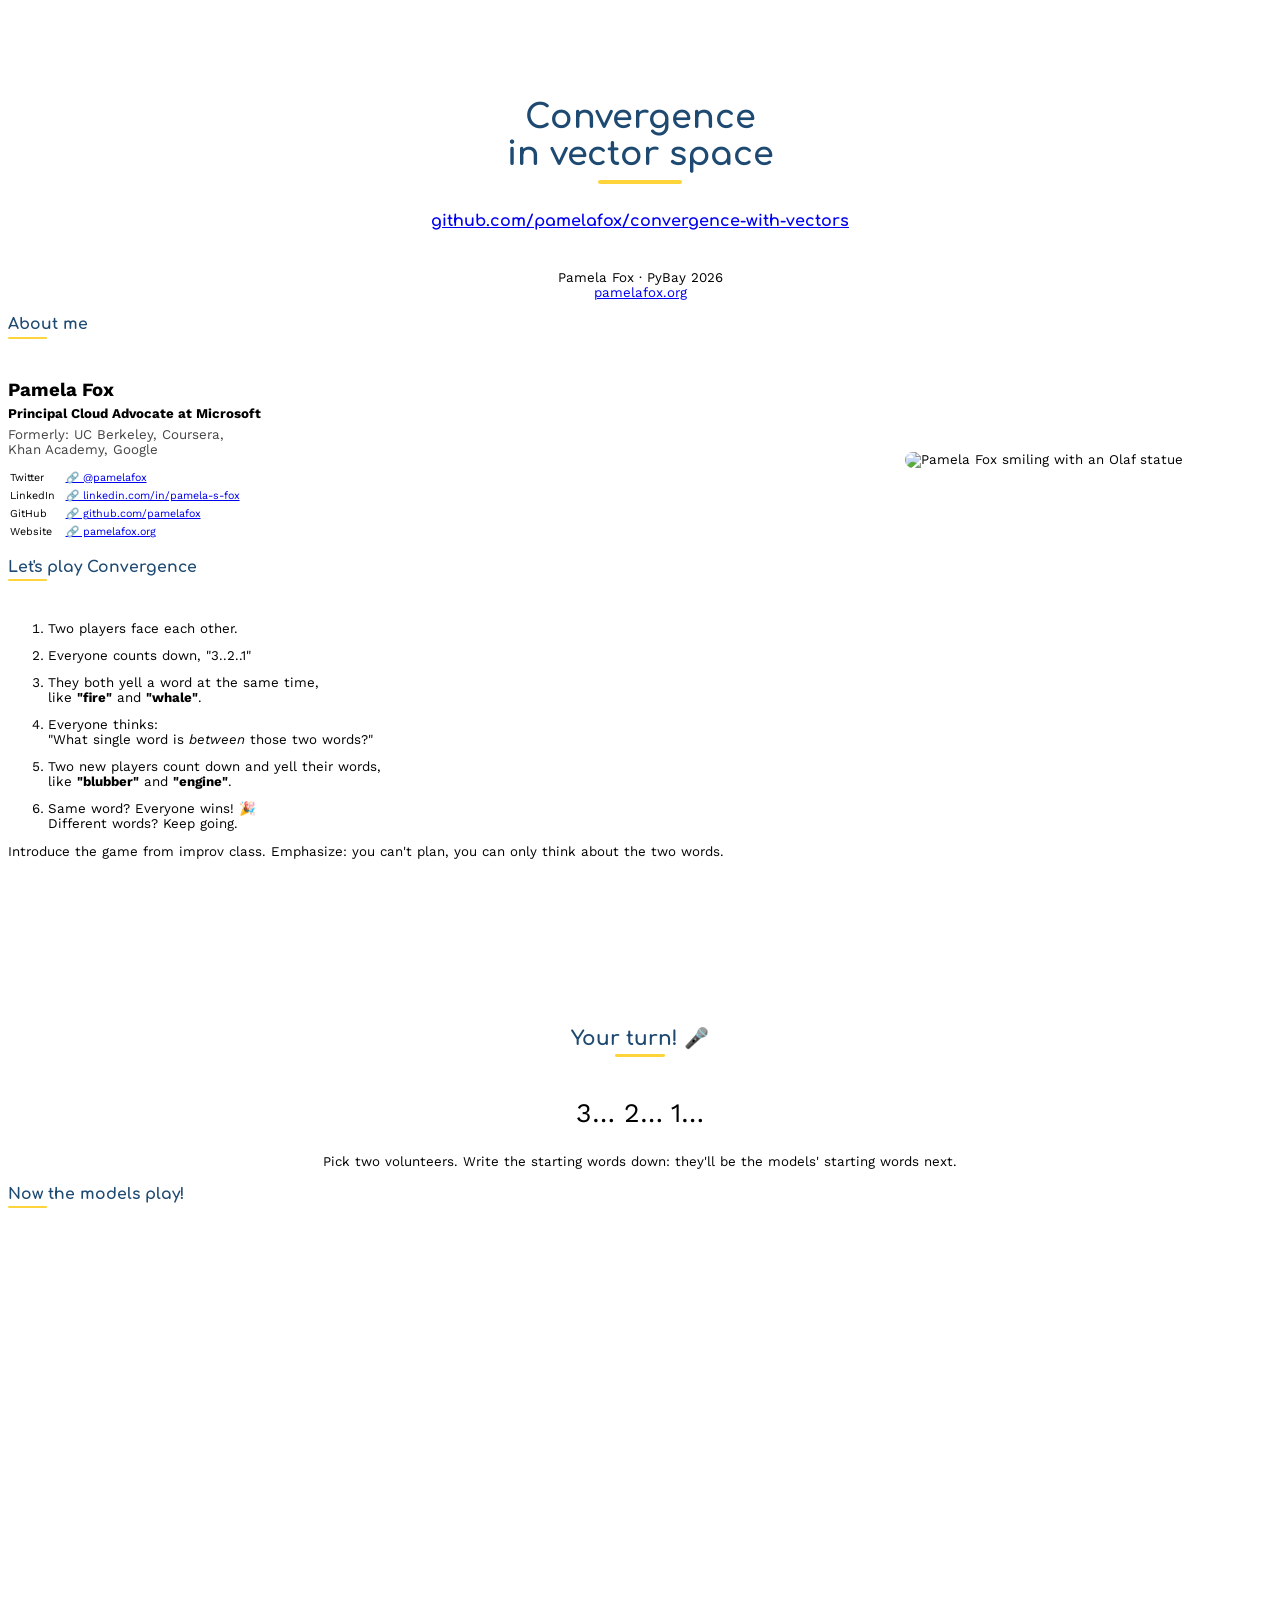
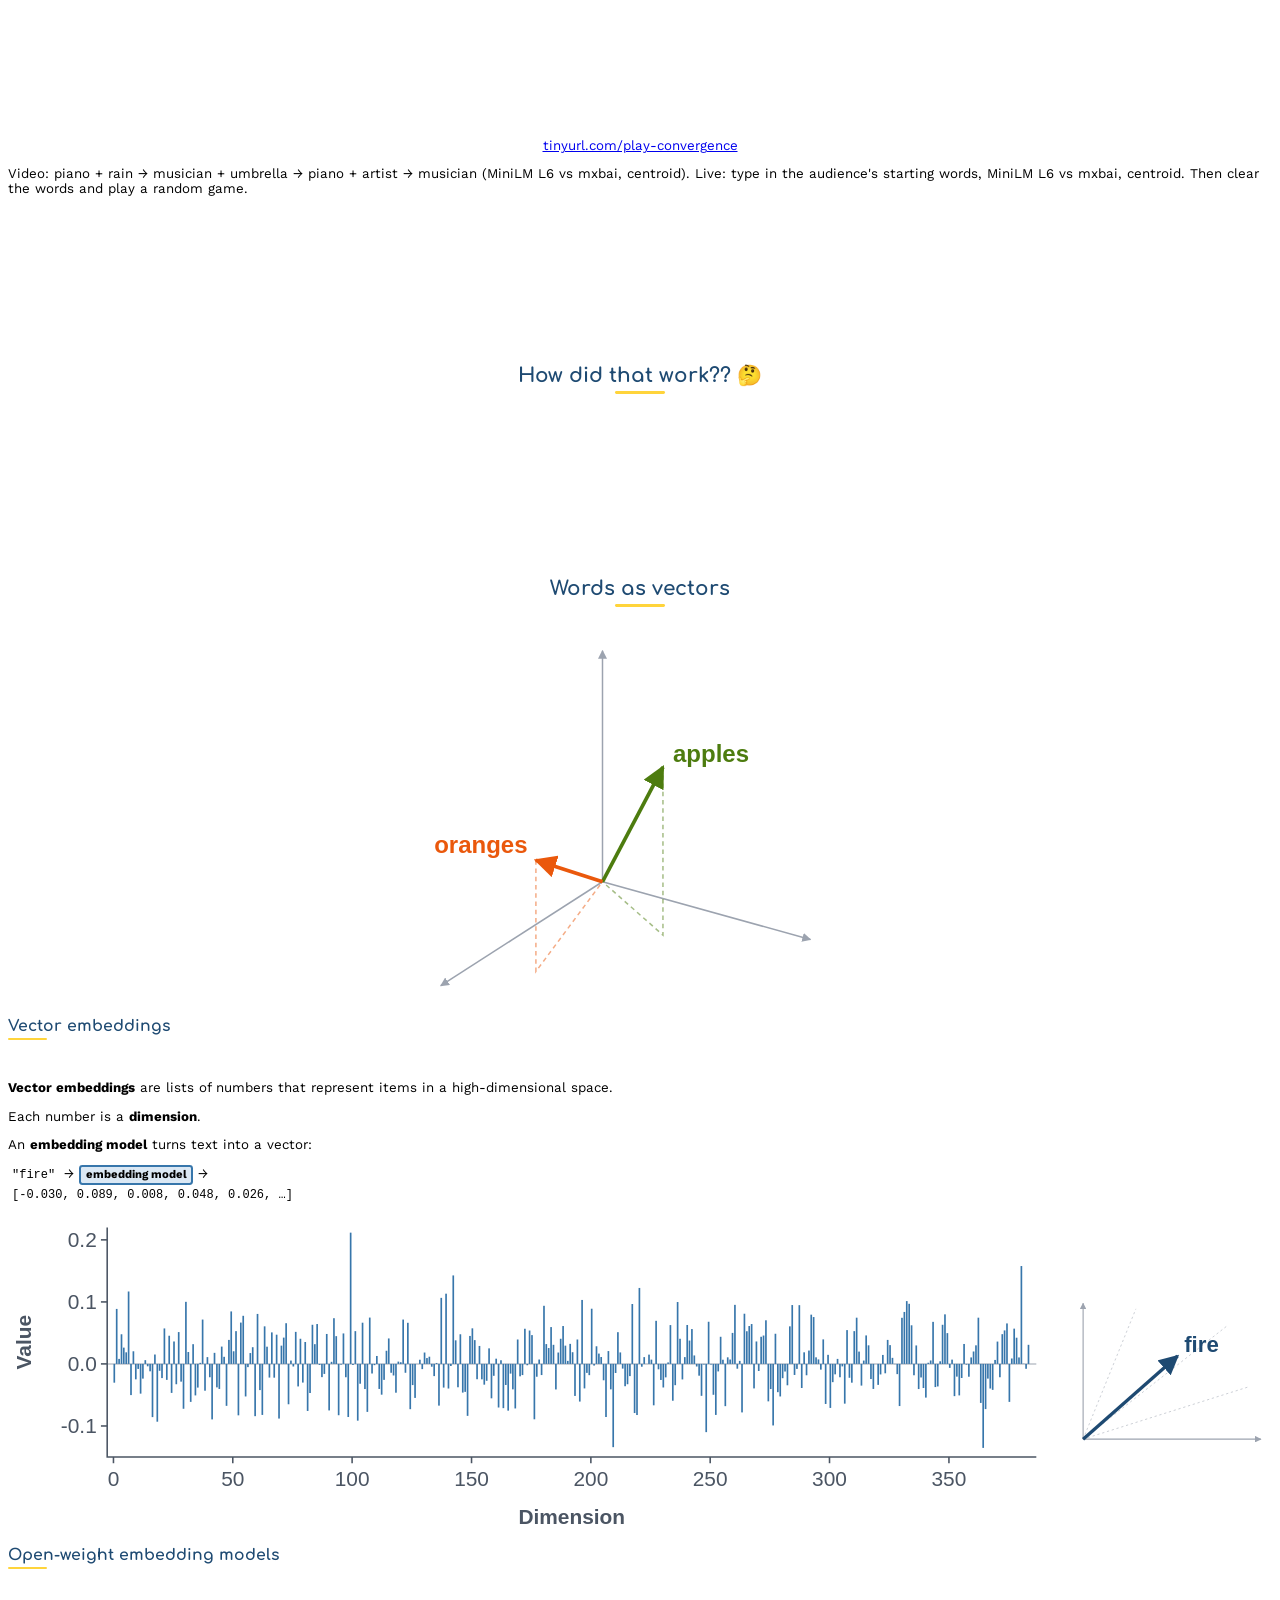
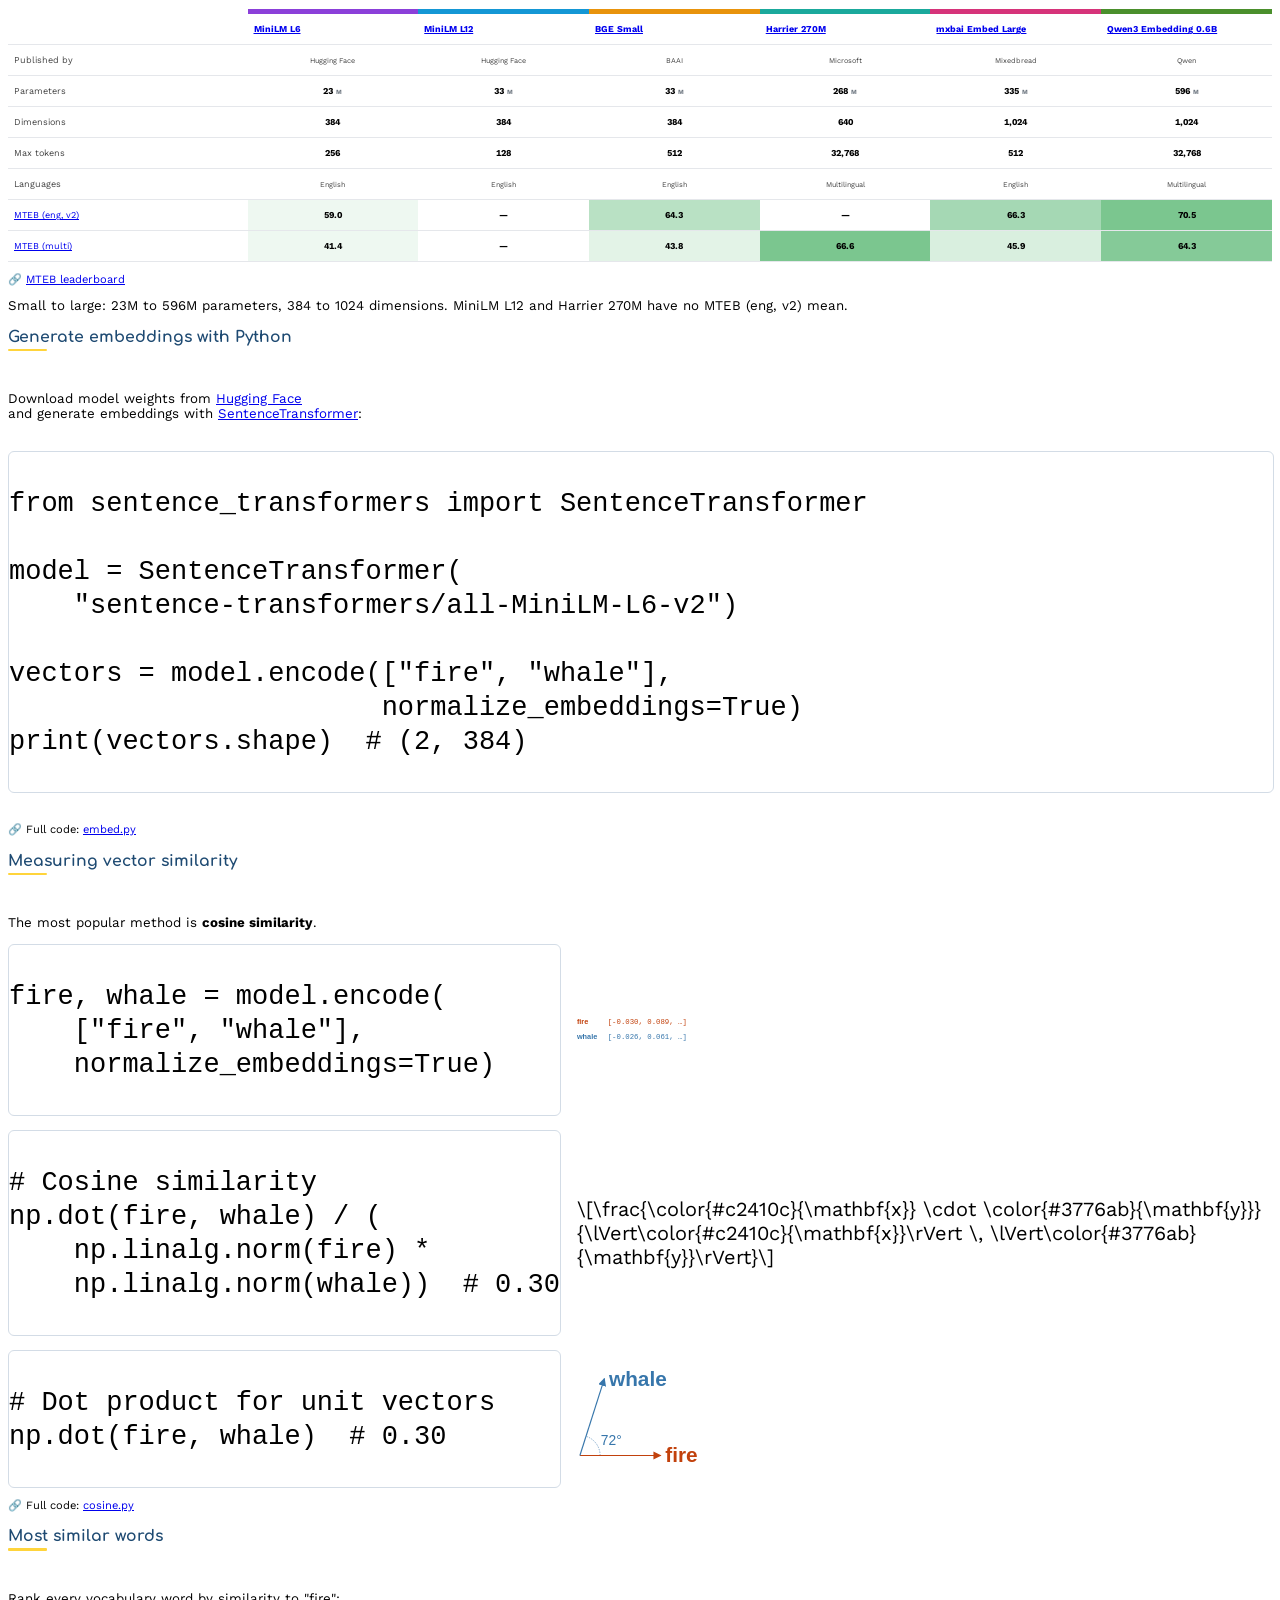
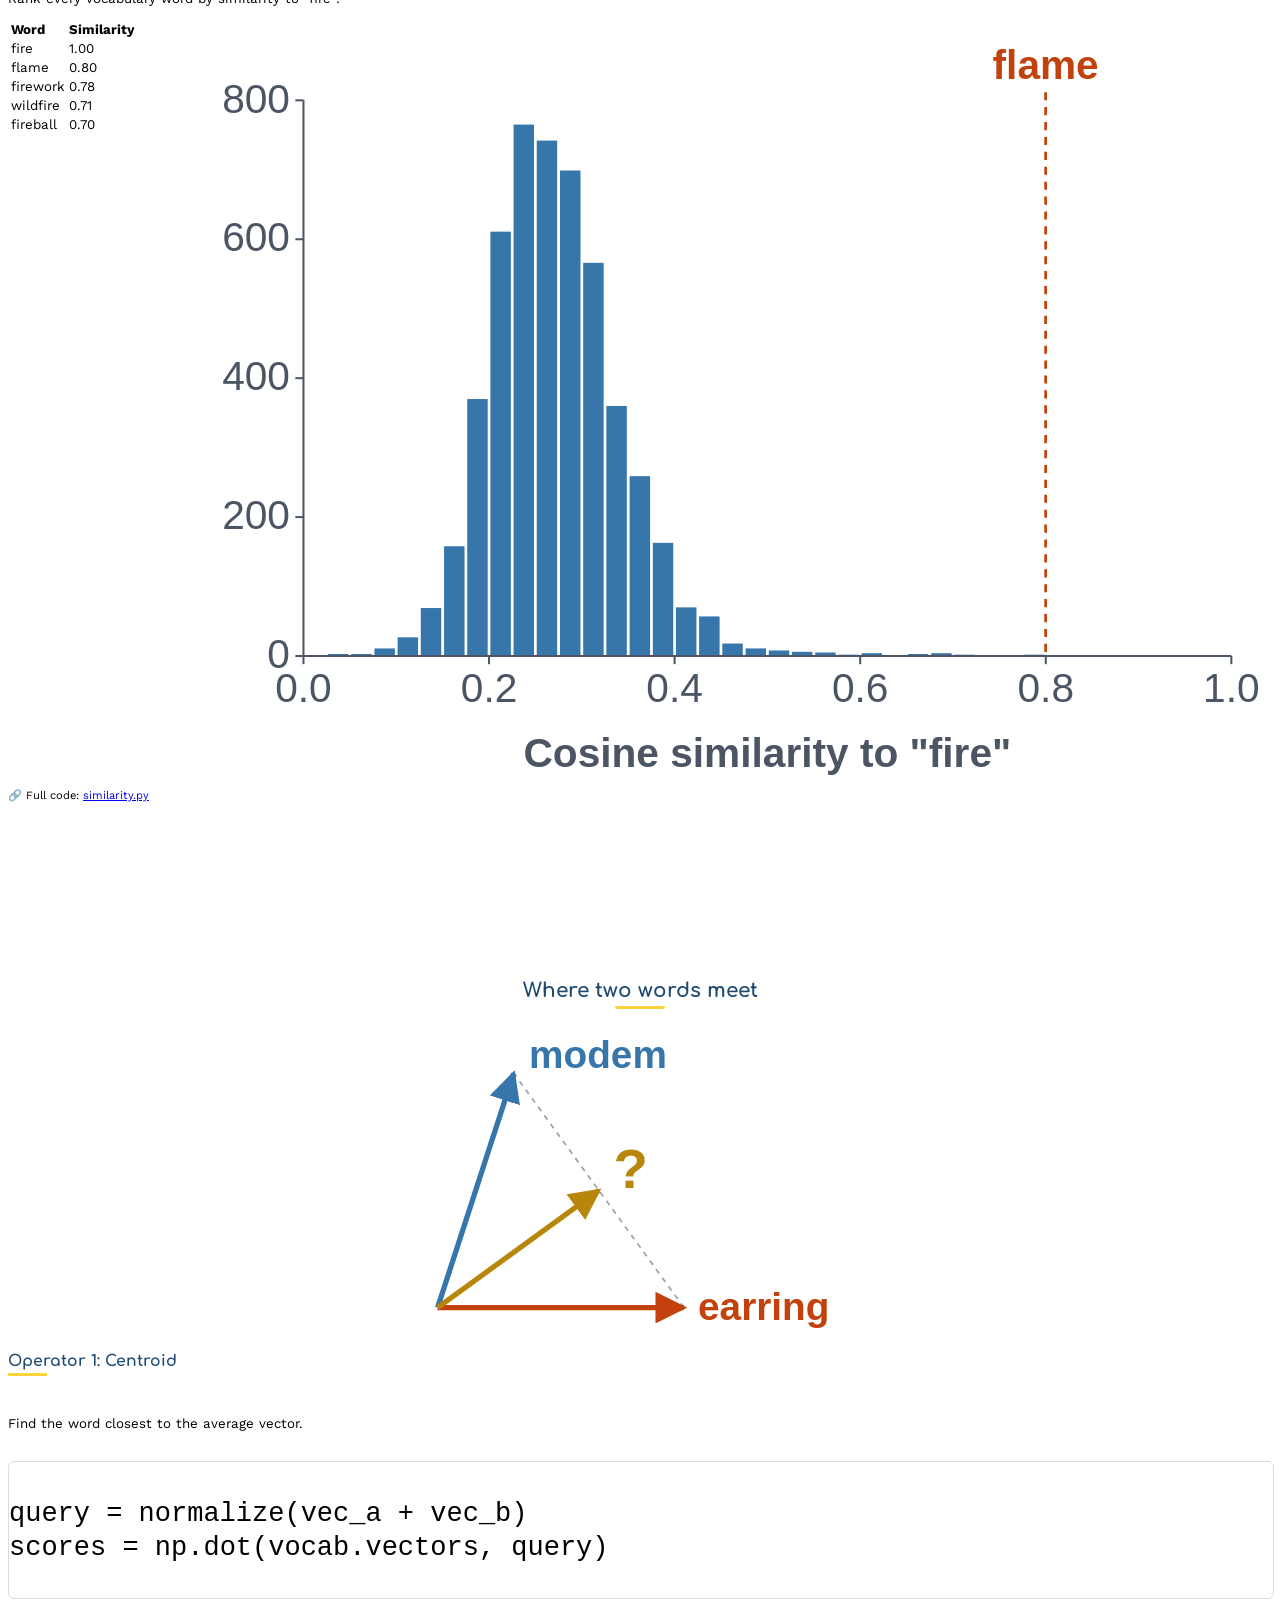
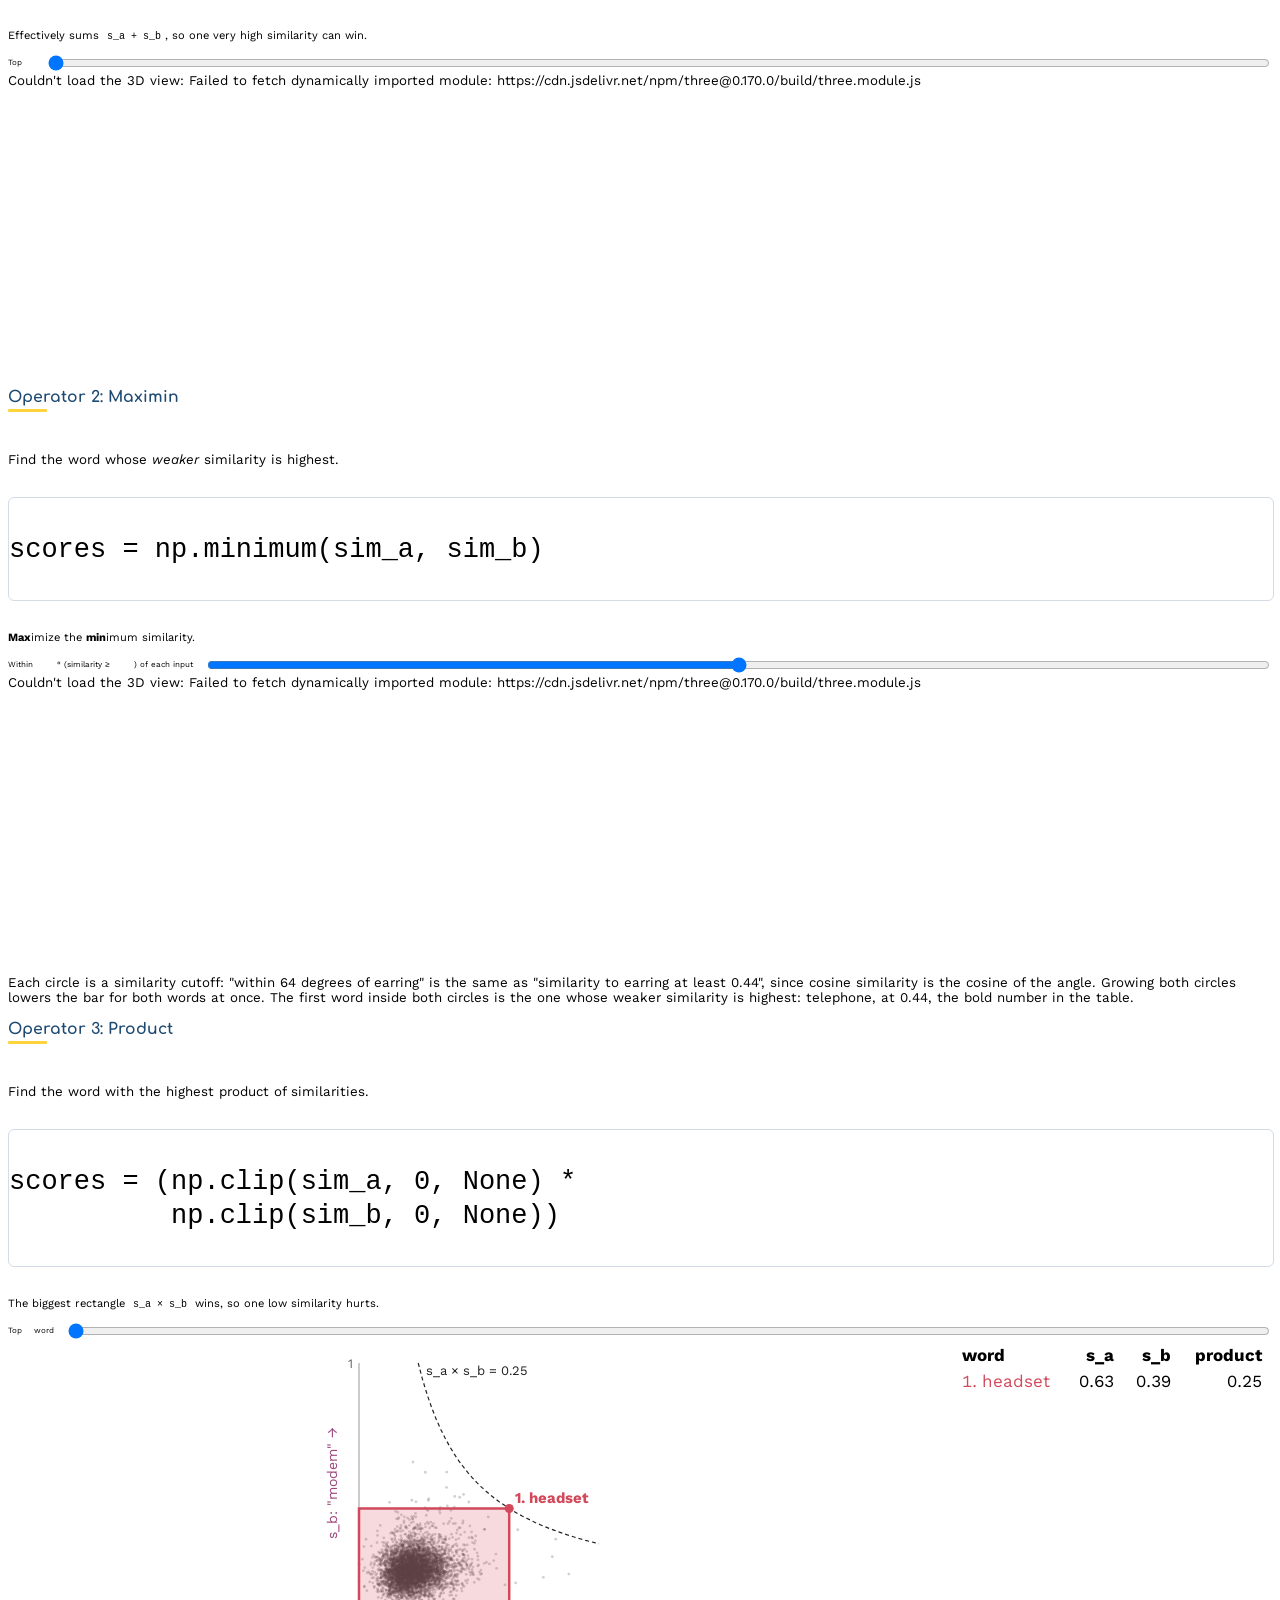
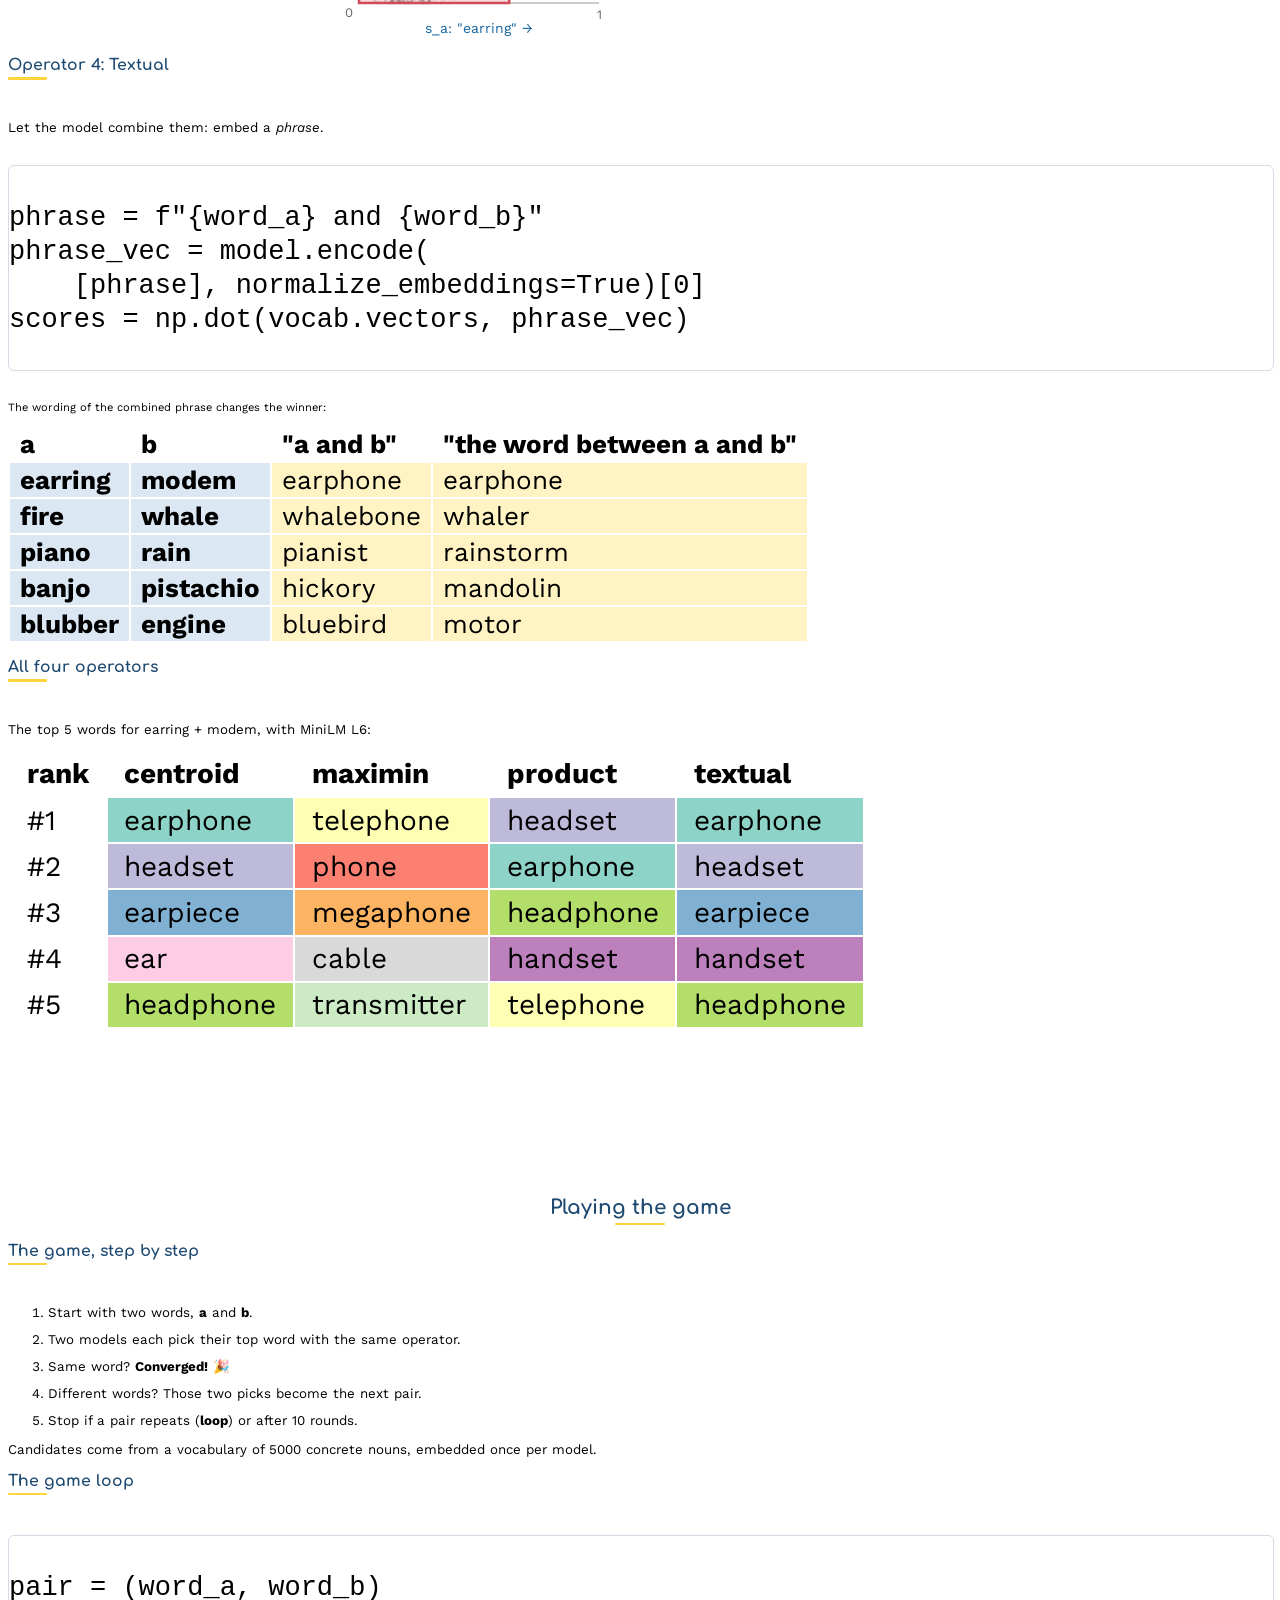
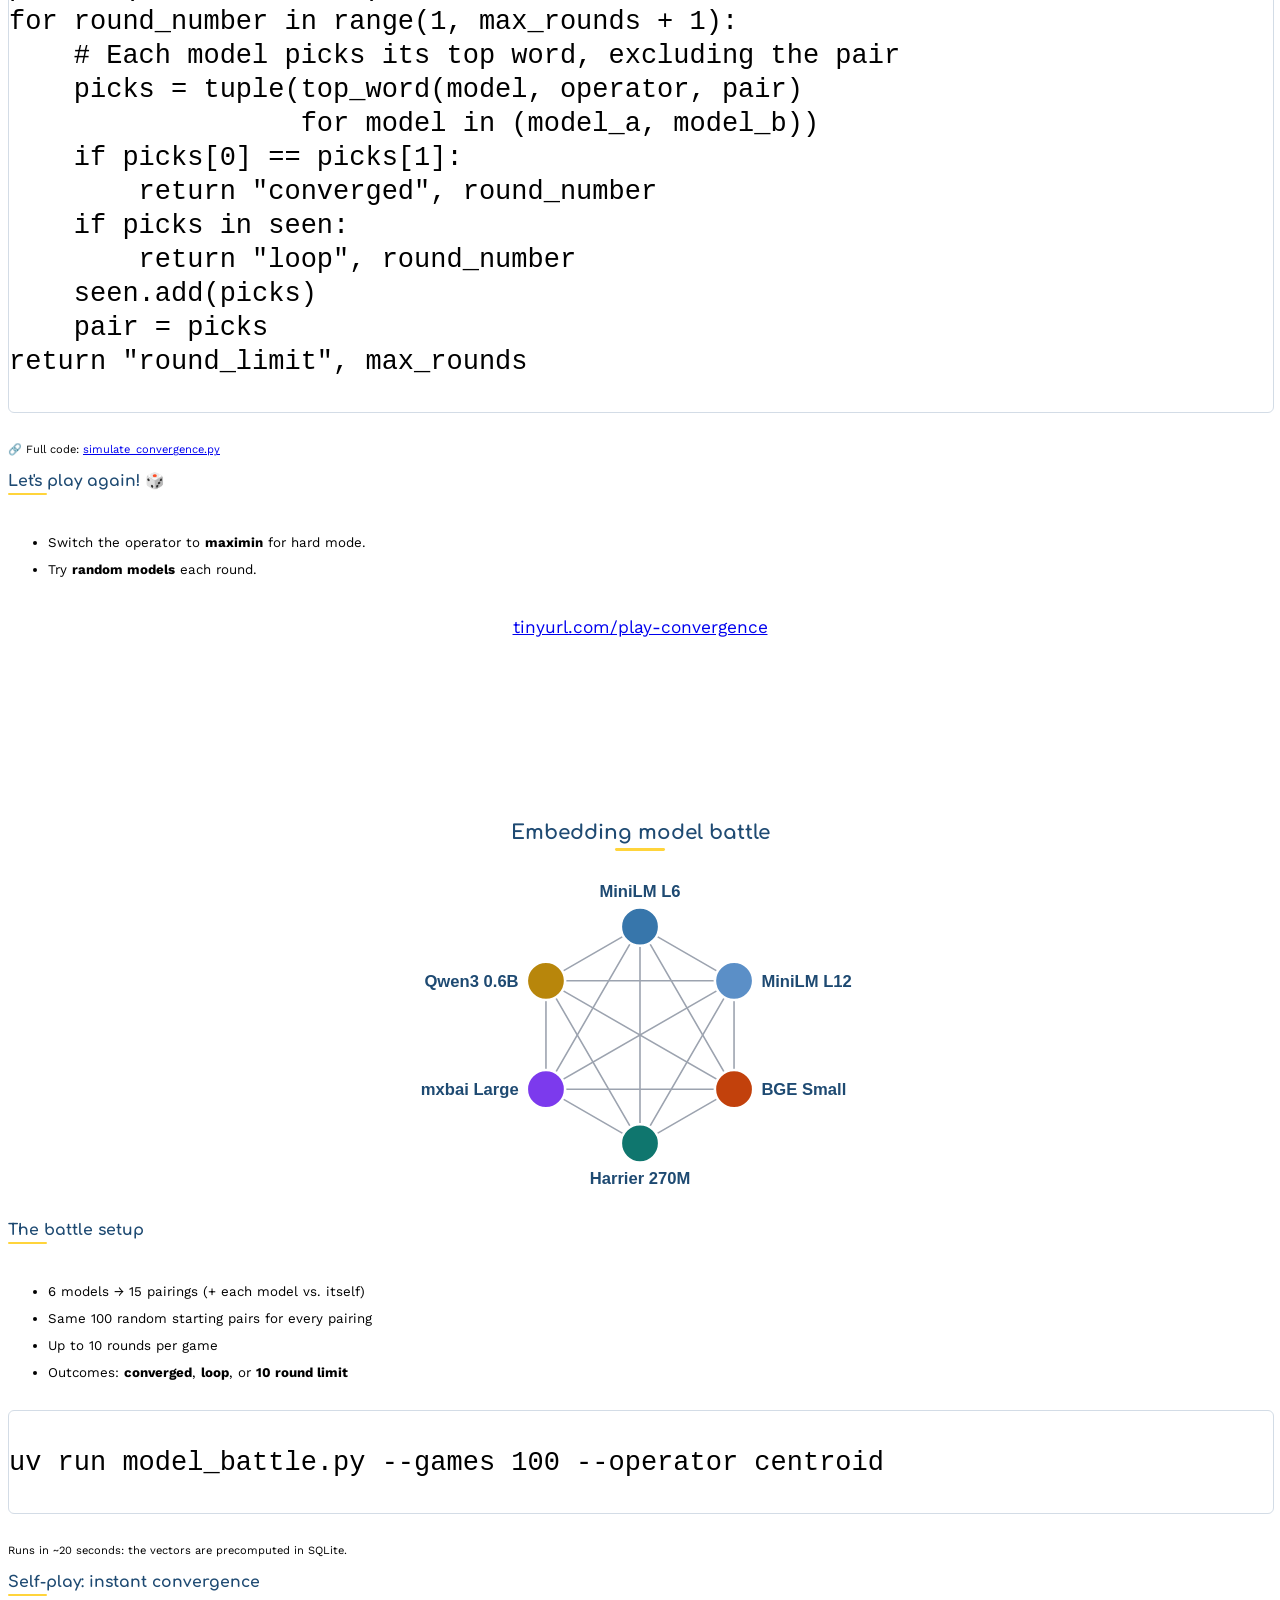
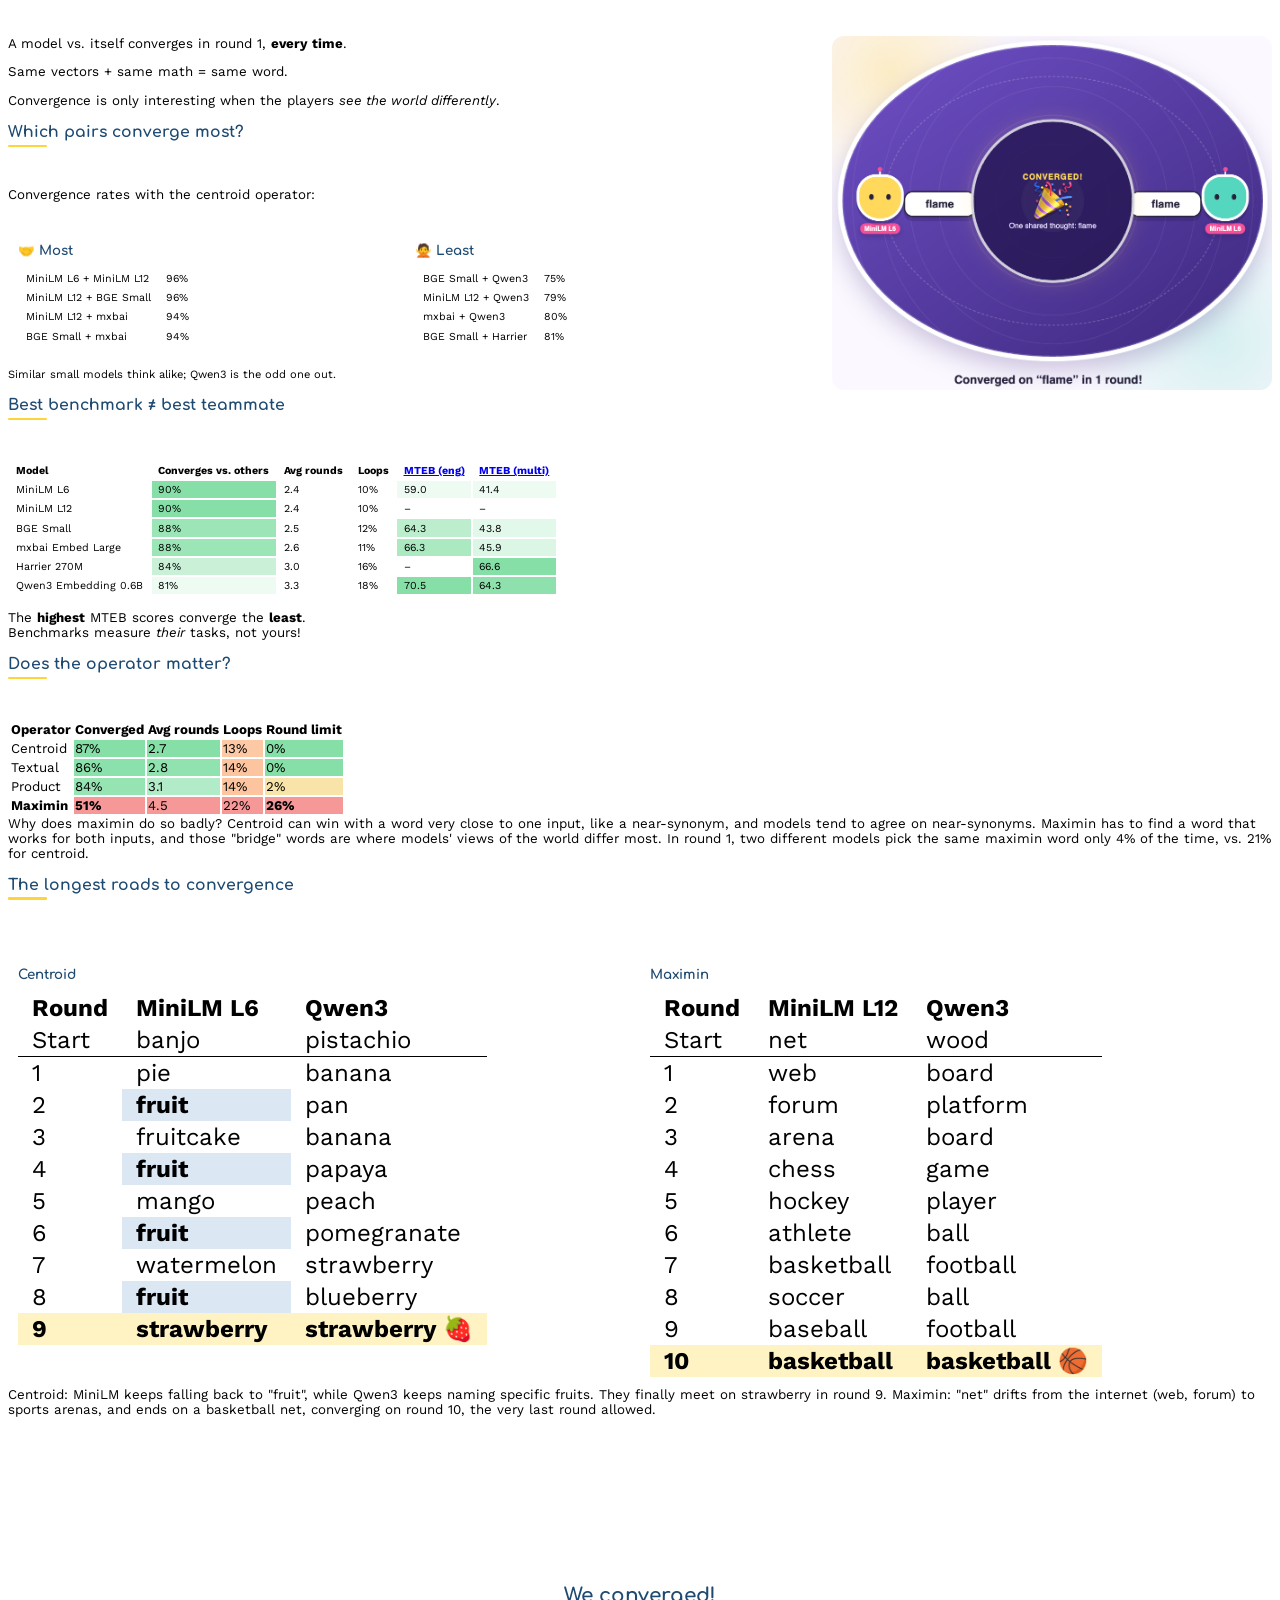
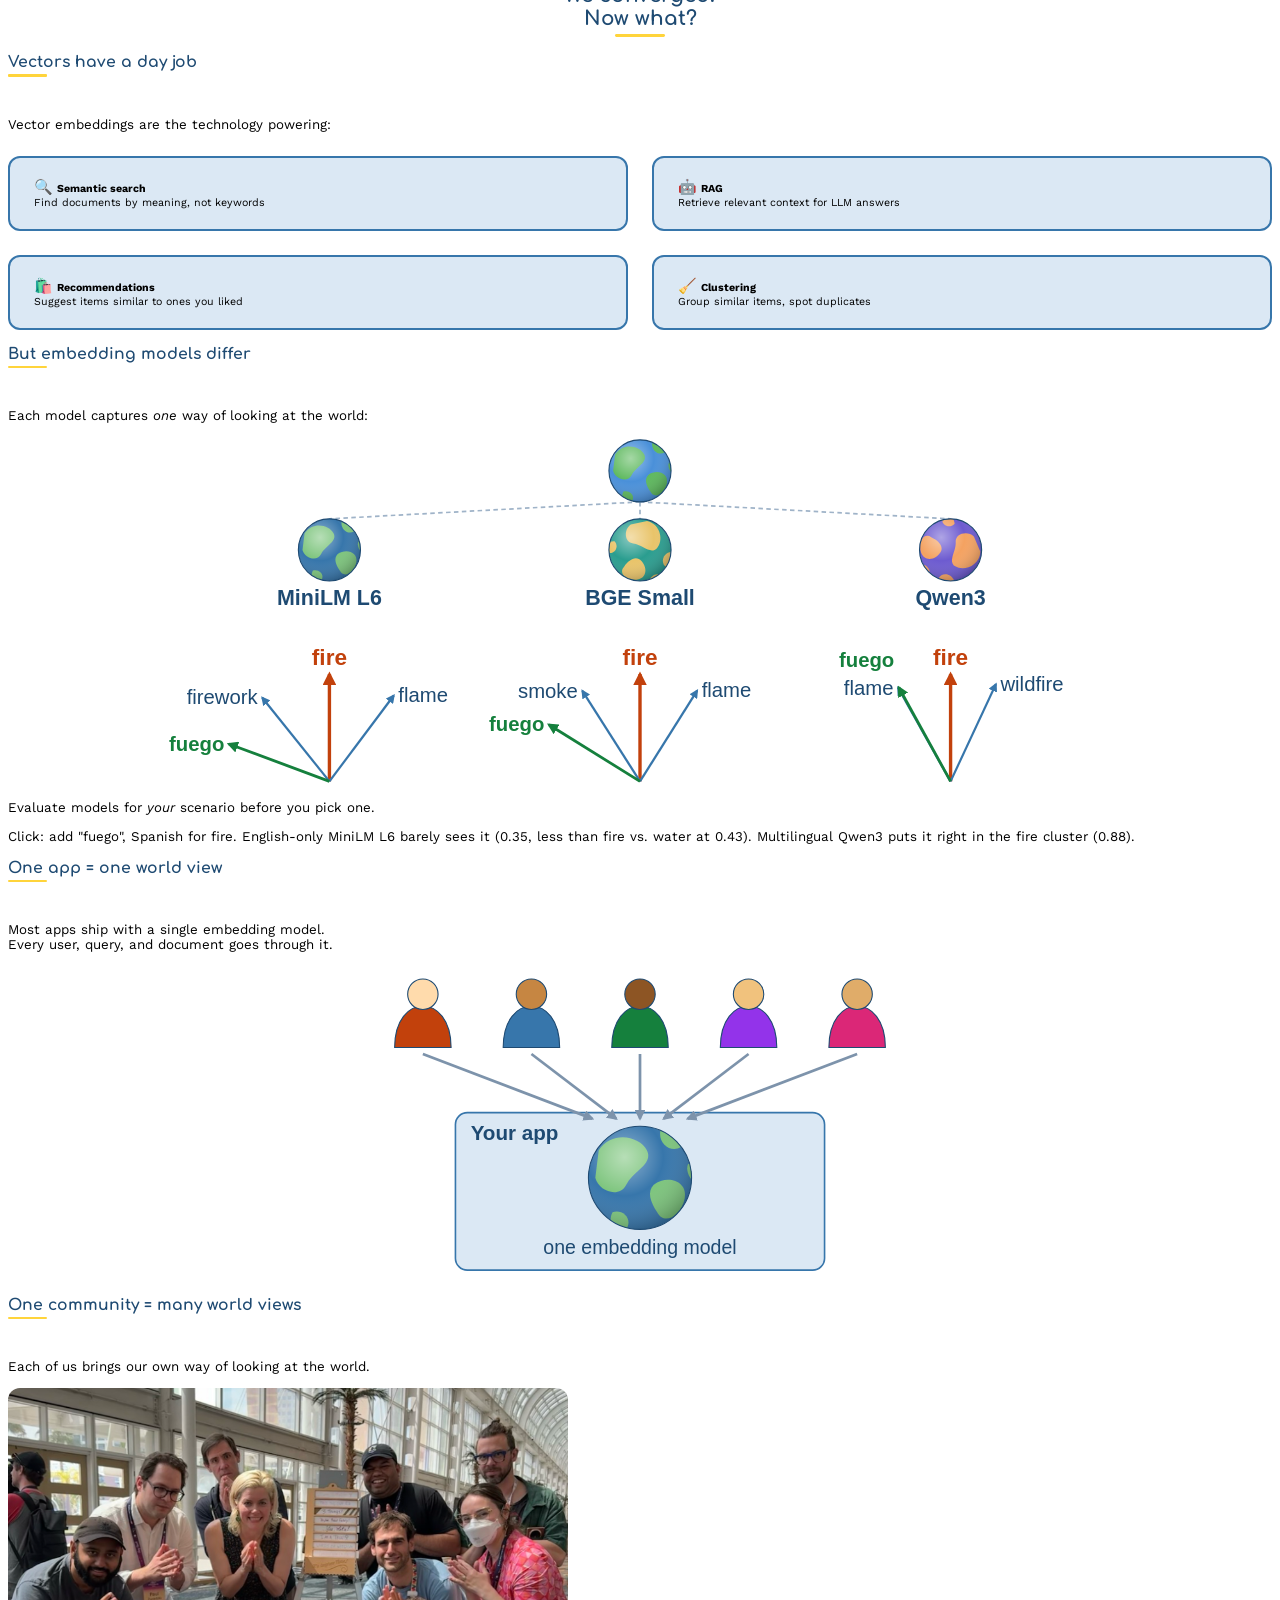
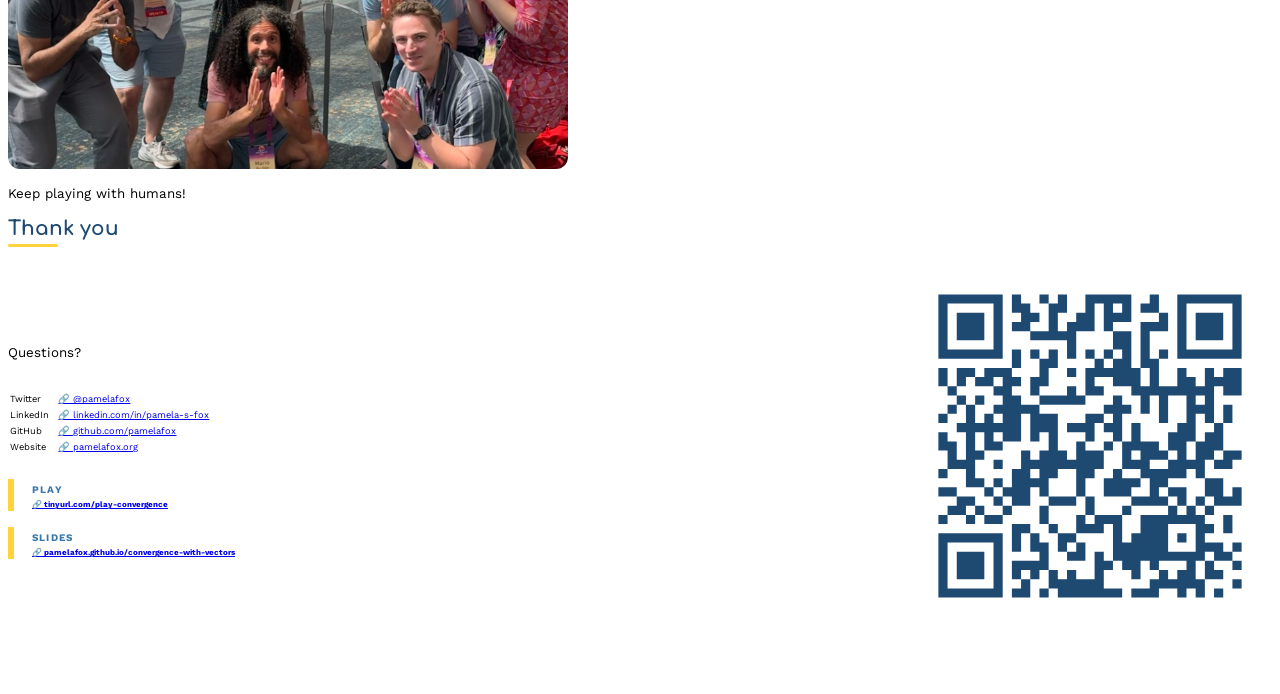
==== commit bdf7afbd: "Latest slides" ====
--- a/docs/index.html
+++ b/docs/index.html
@@ -9,8 +9,16 @@
 		<link rel="stylesheet" href="https://cdn.jsdelivr.net/npm/reveal.js@4.1.0/dist/theme/simple.css" id="theme">
 		<link rel="stylesheet" href="https://fonts.googleapis.com/css?family=Inconsolata|Roboto:300,400,500|Work+Sans:400,700">
         <link rel="stylesheet" href="https://fonts.googleapis.com/css2?family=Comfortaa:wght@500;700&display=swap">
-        <link rel="stylesheet" href="slides_assets/a11y-dark.min.css">
+        <link rel="stylesheet" href="https://cdn.jsdelivr.net/npm/highlight.js@11.9.0/styles/atom-one-light.min.css">
 		<link rel="stylesheet" href="slides_assets/slides.css">
+		<script type="importmap">
+			{
+				"imports": {
+					"three": "https://cdn.jsdelivr.net/npm/three@0.170.0/build/three.module.js",
+					"three/addons/": "https://cdn.jsdelivr.net/npm/three@0.170.0/examples/jsm/"
+				}
+			}
+		</script>
 	</head>
     <body>
     <div class="reveal">
@@ -35,10 +43,10 @@
             </section>
 
             <section>
+                <h3>About me</h3>
                 <div class="about-layout">
                     <div>
-                        <p class="kicker">About me</p>
-                        <h2>Pamela Fox</h2>
+                        <p class="about-name">Pamela Fox</p>
                         <p class="about-role">Principal Cloud Advocate at Microsoft</p>
                         <p class="about-history">Formerly: UC Berkeley, Coursera,<br>Khan Academy, Google</p>
                         <table class="about-links">
@@ -97,23 +105,24 @@
 
             <section class="heading-only">
                 <h2>Words as vectors</h2>
-                <img src="slides_assets/vectors.svg" alt="Vector space diagram with an oranges vector and apples vector" style="width: 400px; margin-top:-20px;">
-            </section>
-
-            <section>
-                <h3>What are vectors?</h3>
-
-                <img src="slides_assets/vectors_with_numbers.svg" alt="Vector space diagram with an oranges vector and apples vector, with their coordinates" style="width: 500px; float:right; margin-left: 20px; margin-top:-60px;">
-
-                <p>Vectors are lists of numbers that represent items in a high-dimensional space.</p>
+                <img src="slides_assets/vector_embeddings.svg" alt="Vector space diagram with an apples vector and an oranges vector" style="width: 450px;">
+            </section>
+
+            <section>
+                <h3>Vector embeddings</h3>
+
+                <p><strong>Vector embeddings</strong> are lists of numbers that represent items in a high-dimensional space.</p>
                 <p>Each number is a <strong>dimension</strong>.</p>
-                <p>An embedding model turns text into a vector:</p>
-                <p><code>"fire"</code> → <code>[-0.030, 0.089, 0.008, 0.048, …]</code><br>
-                   <span class="smaller">(384 dimensions with MiniLM L6)</span></p>
-            </section>
-
-            <section>
-                <h3>Open-weight vector embedding models</h3>
+                <p>An <strong>embedding model</strong> turns text into a vector:</p>
+                <p style="line-height: 1.4;"><code>"fire"</code> → <span class="model-box"><strong>embedding model</strong></span> →<br><code>[-0.030, 0.089, 0.008, 0.048, 0.026, …]</code></p>
+                <div style="display: flex; align-items: center; gap: 20px;">
+                    <img src="slides_assets/fire_vector.svg" alt="Bar chart of all 384 dimensions of the fire vector from MiniLM L6, with values between about -0.14 and 0.21" style="flex: 1; min-width: 0; margin: 0;">
+                    <img src="slides_assets/fire_arrow_2d.svg" alt="The fire vector drawn as an arrow from the origin, with faint extra axes for more dimensions" style="width: 200px; margin: 0;">
+                </div>
+            </section>
+
+            <section>
+                <h3>Open-weight embedding models</h3>
 
                 <table class="model-compare">
                     <thead>
@@ -142,7 +151,7 @@
             </section>
 
             <section>
-                <h3>Generating embeddings with Python</h3>
+                <h3>Generate embeddings with Python</h3>
 
                 <p>Download model weights from <a target="_blank" href="https://huggingface.co/sentence-transformers/all-MiniLM-L6-v2">Hugging Face</a>
                     <br>and generate embeddings with <a target="_blank" href="https://sbert.net/">SentenceTransformer</a>:</p>
@@ -161,118 +170,118 @@
             </section>
 
             <section>
-                <h3>Comparing vectors: cosine similarity</h3>
-
-                <p>How closely do two vectors point in the same direction?</p>
+                <h3>Measuring vector similarity</h3>
+
+                <p>The most popular method is <strong>cosine similarity</strong>.</p>
 
                 <div class="code-with-figure">
                 <pre><code class="language-python" data-trim>
-fire, flame = model.encode(
-    ["fire", "flame"],
+fire, whale = model.encode(
+    ["fire", "whale"],
     normalize_embeddings=True)
-
-# Full formula
-np.dot(fire, flame) / (
+                </code></pre>
+                <div class="viz vectors">
+                    <div class="vec-fire"><span class="vec-word">fire</span>[-0.030, 0.089, …]</div>
+                    <div class="vec-whale"><span class="vec-word">whale</span>[-0.026, 0.061, …]</div>
+                </div>
+
+                <pre><code class="language-python" data-trim>
+# Cosine similarity
+np.dot(fire, whale) / (
     np.linalg.norm(fire) *
-    np.linalg.norm(flame))  # 0.80
-
-# Normalized (length 1), so just:
-np.dot(fire, flame)         # 0.80
-                </code></pre>
-                <div class="figure-stack">
-                    <div class="vectors">
-                        <div class="vec-fire">fire: [-0.030, 0.089, 0.008, …]</div>
-                        <div class="vec-flame">flame: [-0.036, 0.058, -0.021, …]</div>
-                    </div>
-                    <div class="formula">\[\frac{\mathbf{x} \cdot \mathbf{y}}{\lVert\mathbf{x}\rVert \, \lVert\mathbf{y}\rVert}\]</div>
-                    <img src="slides_assets/cosine_angles.svg" alt="Arrows for fire and flame, 37 degrees apart: cosine similarity 0.80">
+    np.linalg.norm(whale))  # 0.30
+                </code></pre>
+                <div class="viz formula">\[\frac{\color{#c2410c}{\mathbf{x}} \cdot \color{#3776ab}{\mathbf{y}}}{\lVert\color{#c2410c}{\mathbf{x}}\rVert \, \lVert\color{#3776ab}{\mathbf{y}}\rVert}\]</div>
+
+                <pre><code class="language-python" data-trim>
+# Dot product for unit vectors
+np.dot(fire, whale)  # 0.30
+                </code></pre>
+                <div class="viz">
+                    <img src="slides_assets/cosine_angles.svg" alt="Arrows for fire and whale, 72 degrees apart: cosine similarity 0.30">
                 </div>
                 </div>
                 <p class="smaller">🔗 Full code: <a target="_blank" href="https://github.com/pamelafox/convergence-with-vectors/blob/main/cosine.py">cosine.py</a></p>
             </section>
 
             <section>
-                <h3>Nearest neighbors of "fire"</h3>
-
-                <p>Compare "fire" to every word in a vocabulary, sort by similarity:</p>
-                <table>
-                    <thead><tr><th>Word</th><th>Cosine similarity</th></tr></thead>
+                <h3>Most similar words</h3>
+
+                <p>Rank every vocabulary word by similarity to "fire":</p>
+                <div style="display: flex; align-items: flex-start; gap: 30px;">
+                <table style="margin: 0; width: auto; flex: 0 0 auto;">
+                    <thead><tr><th>Word</th><th>Similarity</th></tr></thead>
                     <tbody>
+                        <tr><td>fire</td><td>1.00</td></tr>
                         <tr><td>flame</td><td>0.80</td></tr>
                         <tr><td>firework</td><td>0.78</td></tr>
                         <tr><td>wildfire</td><td>0.71</td></tr>
                         <tr><td>fireball</td><td>0.70</td></tr>
-                        <tr><td>bonfire</td><td>0.69</td></tr>
-                        <tr class="fragment"><td>⋮ #18: flamingo 🦩</td><td>0.58</td></tr>
                     </tbody>
                 </table>
-                <p class="fragment smaller">Flamingo?! Models see <em>spelling</em> too: "flam-" ≈ "flame".</p>
-                <aside class="notes">MiniLM L6, our 5000-word vocabulary. This is vector search! Lots of "fire-" compounds at the top, too.</aside>
-            </section>
-
-            <section>
-                <h3>Visualizing vectors</h3>
-
-                <a target="_blank" href="https://pamelafox.github.io/vectors-comparison/">
-                    🔗 pamelafox.github.io/vectors-comparison
-                    <br>
-                    <img src="slides_assets/screenshot_vectors_comparison.png" alt="Screenshot of a tool comparing vector similarities across models" style="width: 600px;">
-                </a>
-                <p class="smaller">🔗 More in my blog post:
-                    <a target="_blank" href="http://blog.pamelafox.org/2025/05/a-visual-exploration-of-vector.html">A visual exploration of vector embeddings</a></p>
+                <img src="slides_assets/fire_similarity_histogram.svg" alt="Histogram of cosine similarity between fire and the other 4,999 vocabulary words: most fall between 0.2 and 0.35, with flame far out at 0.80" style="flex: 1; min-width: 0; margin: 0;">
+                </div>
+                <p class="smaller">🔗 Full code: <a target="_blank" href="https://github.com/pamelafox/convergence-with-vectors/blob/main/similarity.py">similarity.py</a></p>
             </section>
 
             <section class="heading-only">
-                <h2>Finding the word <em>between</em> two words</h2>
-            </section>
-
-            <section>
-                <h3>The game, as code</h3>
-
-                <ol>
-                    <li>Embed a vocabulary of 5000 concrete nouns (once).</li>
-                    <li>Embed the two input words, <strong>a</strong> and <strong>b</strong>.</li>
-                    <li>For every candidate word <strong>w</strong>:
-                        <code>s_a = cos(w, a)</code>, <code>s_b = cos(w, b)</code></li>
-                    <li><strong>Combine</strong> those into one score with an <em>operator</em>.</li>
-                    <li>Pick the top-scoring word (but not a or b).</li>
-                </ol>
-                <p class="fragment">Two models do this independently each round. Same word? Converged! 🎉</p>
+                <h2>Where two words meet</h2>
+                <img src="slides_assets/words_meet.svg" alt="Arrows for earring and modem, with a third arrow pointing between them to a question mark" style="width: 440px;">
             </section>
 
             <section>
                 <h3>Operator 1: Centroid</h3>
 
-                <p>Average the two vectors, find the closest word to the midpoint.</p>
+                <p>Find the word closest to the average vector.</p>
                 <pre><code class="language-python" data-trim>
 query = normalize(vec_a + vec_b)
 scores = np.dot(vocab.vectors, query)
                 </code></pre>
-                <p class="smaller">Ranks the same as <code>s_a + s_b</code>, so one very strong link can win.</p>
-                <p><a target="_blank" href="https://ca-api-n7wptl6izdmcs.wonderfulplant-33a4a3ab.northcentralus.azurecontainerapps.io/web/operators.html#centroid">📐 See it in 3D</a></p>
-            </section>
-
-            <section>
-                <h3>Operator 2: Balanced</h3>
-
-                <p>A word is only as good as its <em>weaker</em> connection.</p>
+                <p class="smaller">Effectively sums <code>s_a + s_b</code>, so one very high similarity can win.</p>
+                <label class="viz-slider-label">Top <output class="viz-topn-out"></output>
+                    <input type="range" class="viz-topn" min="1" max="10" value="1"></label>
+                <div class="viz-row">
+                <div class="viz-dome" data-op="centroid" role="img" aria-label="Rotatable 3D dome for the centroid operator with earring and modem"></div>
+                <table class="viz-sums"></table>
+                </div>
+            </section>
+
+            <section>
+                <h3>Operator 2: Maximin</h3>
+
+                <p>Find the word whose <em>weaker</em> similarity is highest.</p>
                 <pre><code class="language-python" data-trim>
 scores = np.minimum(sim_a, sim_b)
                 </code></pre>
-                <p class="smaller">Also known as <strong>maximin</strong> (maximize the minimum).</p>
-                <p><a target="_blank" href="https://ca-api-n7wptl6izdmcs.wonderfulplant-33a4a3ab.northcentralus.azurecontainerapps.io/web/operators.html#balanced">📐 See it in 3D</a></p>
-            </section>
-
-            <section>
-                <h3>Operator 3: Geometric mean</h3>
-
-                <p>Reward words that are close to <em>both</em>, multiplicatively.</p>
-                <pre><code class="language-python" data-trim>
-scores = np.sqrt(
-    np.clip(sim_a, 0, None) * np.clip(sim_b, 0, None))
-                </code></pre>
-                <p class="smaller">The word with the biggest rectangle <code>s_a × s_b</code> wins.</p>
-                <p><a target="_blank" href="https://ca-api-n7wptl6izdmcs.wonderfulplant-33a4a3ab.northcentralus.azurecontainerapps.io/web/operators.html#geometric-mean">📐 See the rectangles</a></p>
+                <p class="smaller"><strong>Max</strong>imize the <strong>min</strong>imum similarity.</p>
+                <label class="viz-slider-label">Within <output class="viz-circle-out"></output>° (similarity ≥ <output class="viz-circle-sim"></output>) of each input
+                    <input type="range" class="viz-circle" min="0" max="90" step="any"></label>
+                <div class="viz-row">
+                <div class="viz-dome" data-op="maximin" role="img" aria-label="Rotatable 3D dome for the maximin operator with earring and modem"></div>
+                <table class="viz-sums"></table>
+                </div>
+                <aside class="notes">
+                    Each circle is a similarity cutoff: "within 64 degrees of earring" is the same as "similarity to earring at least 0.44",
+                    since cosine similarity is the cosine of the angle. Growing both circles lowers the bar for both words at once.
+                    The first word inside both circles is the one whose weaker similarity is highest: telephone, at 0.44, the bold number in the table.
+                </aside>
+            </section>
+
+            <section>
+                <h3>Operator 3: Product</h3>
+
+                <p>Find the word with the highest product of similarities.</p>
+                <pre><code class="language-python" data-trim>
+scores = (np.clip(sim_a, 0, None) *
+          np.clip(sim_b, 0, None))
+                </code></pre>
+                <p class="smaller">The biggest rectangle <code>s_a × s_b</code> wins, so one low similarity hurts.</p>
+                <label class="viz-slider-label">Top <output class="viz-topn-out"></output>
+                    <input type="range" class="viz-topn" min="1" max="10" value="1"></label>
+                <div class="viz-row">
+                <svg class="viz-product" role="img" aria-label="Every word plotted by its similarity to earring and to modem, with each top word's s_a by s_b rectangle"></svg>
+                <table class="viz-sums" data-op="product"></table>
+                </div>
             </section>
 
             <section>
@@ -285,14 +294,47 @@
     [phrase], normalize_embeddings=True)[0]
 scores = np.dot(vocab.vectors, phrase_vec)
                 </code></pre>
-                <p class="smaller">Behaves a lot like centroid in practice.</p>
-                <p><a target="_blank" href="https://ca-api-n7wptl6izdmcs.wonderfulplant-33a4a3ab.northcentralus.azurecontainerapps.io/web/operators.html#compare">📐 Compare all four</a></p>
+                <p class="smaller">The wording of the combined phrase changes the winner:</p>
+                <table class="template-compare">
+                    <thead><tr><th>a</th><th>b</th><th>"a and b"</th><th>"the word between a and b"</th></tr></thead>
+                    <tbody>
+                        <tr><td>earring</td><td>modem</td><td>earphone</td><td>earphone</td></tr>
+                        <tr><td>fire</td><td>whale</td><td>whalebone</td><td>whaler</td></tr>
+                        <tr><td>piano</td><td>rain</td><td>pianist</td><td>rainstorm</td></tr>
+                        <tr><td>banjo</td><td>pistachio</td><td>hickory</td><td>mandolin</td></tr>
+                        <tr><td>blubber</td><td>engine</td><td>bluebird</td><td>motor</td></tr>
+                    </tbody>
+                </table>
+            </section>
+
+            <section>
+                <h3>All four operators</h3>
+
+                <p>The top 5 words for earring + modem, with MiniLM L6:</p>
+                <table class="viz-compare"></table>
+            </section>
+
+            <section class="heading-only">
+                <h2>Playing the game</h2>
+            </section>
+
+            <section>
+                <h3>The game, step by step</h3>
+
+                <ol>
+                    <li>Start with two words, <strong>a</strong> and <strong>b</strong>.</li>
+                    <li>Two models each pick their top word with the same operator.</li>
+                    <li>Same word? <strong>Converged!</strong> 🎉</li>
+                    <li>Different words? Those two picks become the next pair.</li>
+                    <li>Stop if a pair repeats (<strong>loop</strong>) or after 10 rounds.</li>
+                </ol>
+                <aside class="notes">Candidates come from a vocabulary of 5000 concrete nouns, embedded once per model.</aside>
             </section>
 
             <section>
                 <h3>The game loop</h3>
 
-                <pre><code class="language-python" data-trim>
+                <pre><code class="language-python" data-trim style="max-height: none;">
 pair = (word_a, word_b)
 for round_number in range(1, max_rounds + 1):
     # Each model picks its top word, excluding the pair
@@ -309,18 +351,20 @@
                 <p class="smaller">🔗 Full code: <a target="_blank" href="https://github.com/pamelafox/convergence-with-vectors/blob/main/simulate_convergence.py">simulate_convergence.py</a></p>
             </section>
 
-            <section class="heading-only">
-                <h2>Let's play again! 🎲</h2>
+            <section>
+                <h3>Let's play again! 🎲</h3>
+                <ul>
+                    <li>Switch the operator to <strong>maximin</strong> for hard mode.</li>
+                    <li>Try <strong>random models</strong> each round.</li>
+                </ul>
                 <p style="text-align:center; margin-top:40px; font-size:1.3em;">
                     <a target="_blank" href="https://tinyurl.com/play-convergence">tinyurl.com/play-convergence</a>
                 </p>
-                <aside class="notes">
-                    Try the balanced operator and watch them struggle. Then try random models each round.
-                </aside>
             </section>
 
             <section class="heading-only">
-                <h2>Embedding model battle ⚔️</h2>
+                <h2>Embedding model battle</h2>
+                <img src="slides_assets/model_battle.svg" alt="Six embedding models arranged in a circle, with a line between every pair of models" style="width: 460px;">
             </section>
 
             <section>
@@ -330,26 +374,28 @@
                     <li>6 models → 15 pairings (+ each model vs. itself)</li>
                     <li>Same 100 random starting pairs for every pairing</li>
                     <li>Up to 10 rounds per game</li>
-                    <li>Outcomes: <strong>converged</strong>, <strong>loop</strong> (a pair repeats), or <strong>round limit</strong></li>
+                    <li>Outcomes: <strong>converged</strong>, <strong>loop</strong>, or <strong>10 round limit</strong></li>
                 </ul>
 
                 <pre><code class="language-bash" data-trim>
 uv run model_battle.py --games 100 --operator centroid
                 </code></pre>
-                <p class="smaller">Runs in ~20 seconds: the vocabulary vectors are precomputed in SQLite.</p>
+                <p class="smaller">Runs in ~20 seconds: the vectors are precomputed in SQLite.</p>
             </section>
 
             <section>
                 <h3>Self-play: instant convergence</h3>
 
+                <img src="slides_assets/self_play.png" alt="The game with MiniLM L6 playing itself: starting from fire and whale, both players say flame and converge in 1 round" style="width: 440px; float: right; margin: 0 0 0 30px; border-radius: 12px;">
                 <p>A model vs. itself converges in round 1, <strong>every time</strong>.</p>
-                <p class="fragment">Same vectors + same math = same word.</p>
-                <p class="fragment">Convergence is only interesting when the players <em>see the world differently</em>.</p>
+                <p>Same vectors + same math = same word.</p>
+                <p>Convergence is only interesting when the players <em>see the world differently</em>.</p>
             </section>
 
             <section>
                 <h3>Which pairs converge most?</h3>
 
+                <p>Convergence rates with the centroid operator:</p>
                 <div class="row">
                     <div class="column">
                         <h4>🤝 Most</h4>
@@ -374,7 +420,7 @@
                         </table>
                     </div>
                 </div>
-                <p class="smaller">Centroid operator. Similar small models think alike; Qwen3 is the odd one out.</p>
+                <p class="smaller">Similar small models think alike; Qwen3 is the odd one out.</p>
             </section>
 
             <section>
@@ -383,97 +429,164 @@
                 <table class="compact">
                     <thead><tr><th>Model</th><th>Converges vs. others</th><th>Avg rounds</th><th>Loops</th><th><a target="_blank" href="https://mteb-leaderboard.hf.space/benchmark/MTEB(eng%2C%20v2)">MTEB (eng)</a></th><th><a target="_blank" href="https://mteb-leaderboard.hf.space/benchmark/MTEB(Multilingual%2C%20v2)">MTEB (multi)</a></th></tr></thead>
                     <tbody>
-                        <tr><td>MiniLM L6</td><td>90%</td><td>2.4</td><td>10%</td><td>59.0</td><td>41.4</td></tr>
-                        <tr><td>MiniLM L12</td><td>90%</td><td>2.4</td><td>10%</td><td>–</td><td>–</td></tr>
-                        <tr><td>BGE Small</td><td>88%</td><td>2.5</td><td>12%</td><td>64.3</td><td>43.8</td></tr>
-                        <tr><td>mxbai Embed Large</td><td>88%</td><td>2.6</td><td>11%</td><td>66.3</td><td>45.9</td></tr>
-                        <tr><td>Harrier 270M</td><td>84%</td><td>3.0</td><td>16%</td><td>–</td><td>66.6</td></tr>
-                        <tr><td>Qwen3 Embedding 0.6B</td><td>81%</td><td>3.3</td><td>18%</td><td>70.5</td><td>64.3</td></tr>
+                        <tr><td>MiniLM L6</td><td style="background: rgba(34,197,94,0.55)">90%</td><td>2.4</td><td>10%</td><td style="background: rgba(34,197,94,0.08)">59.0</td><td style="background: rgba(34,197,94,0.08)">41.4</td></tr>
+                        <tr><td>MiniLM L12</td><td style="background: rgba(34,197,94,0.55)">90%</td><td>2.4</td><td>10%</td><td>–</td><td>–</td></tr>
+                        <tr><td>BGE Small</td><td style="background: rgba(34,197,94,0.45)">88%</td><td>2.5</td><td>12%</td><td style="background: rgba(34,197,94,0.30)">64.3</td><td style="background: rgba(34,197,94,0.13)">43.8</td></tr>
+                        <tr><td>mxbai Embed Large</td><td style="background: rgba(34,197,94,0.45)">88%</td><td>2.6</td><td>11%</td><td style="background: rgba(34,197,94,0.38)">66.3</td><td style="background: rgba(34,197,94,0.16)">45.9</td></tr>
+                        <tr><td>Harrier 270M</td><td style="background: rgba(34,197,94,0.24)">84%</td><td>3.0</td><td>16%</td><td>–</td><td style="background: rgba(34,197,94,0.55)">66.6</td></tr>
+                        <tr><td>Qwen3 Embedding 0.6B</td><td style="background: rgba(34,197,94,0.08)">81%</td><td>3.3</td><td>18%</td><td style="background: rgba(34,197,94,0.55)">70.5</td><td style="background: rgba(34,197,94,0.51)">64.3</td></tr>
                     </tbody>
                 </table>
-                <p class="fragment">The <strong>highest</strong> MTEB scores converge the <strong>least</strong>. Benchmarks measure <em>their</em> tasks, not yours!</p>
+                <p class="fragment">The <strong>highest</strong> MTEB scores converge the <strong>least</strong>.<br>Benchmarks measure <em>their</em> tasks, not yours!</p>
             </section>
 
             <section>
                 <h3>Does the operator matter?</h3>
 
-                <table class="compact">
-                    <thead><tr><th>Operator</th><th>Converged</th><th>Avg rounds</th><th>Loops</th></tr></thead>
+                <table>
+                    <thead><tr><th>Operator</th><th>Converged</th><th>Avg rounds</th><th>Loops</th><th>Round limit</th></tr></thead>
                     <tbody>
-                        <tr><td>Centroid</td><td>87%</td><td>2.7</td><td>13%</td></tr>
-                        <tr><td>Textual</td><td>86%</td><td>2.8</td><td>14%</td></tr>
-                        <tr><td>Geometric mean</td><td>84%</td><td>3.1</td><td>14%</td></tr>
-                        <tr class="fragment"><td><strong>Balanced</strong></td><td><strong>51%</strong></td><td>4.5</td><td>22%</td></tr>
+                        <tr><td>Centroid</td><td style="background: rgba(34,197,94,0.55)">87%</td><td style="background: rgba(34,197,94,0.55)">2.7</td><td style="background: rgba(249,115,22,0.39)">13%</td><td style="background: rgba(34,197,94,0.55)">0%</td></tr>
+                        <tr><td>Textual</td><td style="background: rgba(34,197,94,0.52)">86%</td><td style="background: rgba(34,197,94,0.50)">2.8</td><td style="background: rgba(249,115,22,0.41)">14%</td><td style="background: rgba(34,197,94,0.55)">0%</td></tr>
+                        <tr><td>Product</td><td style="background: rgba(34,197,94,0.47)">84%</td><td style="background: rgba(34,197,94,0.35)">3.1</td><td style="background: rgba(249,115,22,0.41)">14%</td><td style="background: rgba(234,179,8,0.35)">2%</td></tr>
+                        <tr class="fragment" data-fragment-index=1><td><strong>Maximin</strong></td><td style="background: rgba(239,68,68,0.55)"><strong>51%</strong></td><td style="background: rgba(239,68,68,0.55)">4.5</td><td style="background: rgba(239,68,68,0.55)">22%</td><td style="background: rgba(239,68,68,0.55)"><strong>26%</strong></td></tr>
                     </tbody>
                 </table>
-                <p class="fragment">Balanced picks from a crowded middle, where tiny differences between models flip the winner.
-                    How you <em>combine</em> vectors matters as much as which model you use.</p>
+
+                <aside class="notes">
+                    Why does maximin do so badly? Centroid can win with a word very close to one input, like a near-synonym,
+                    and models tend to agree on near-synonyms. Maximin has to find a word that works for both inputs,
+                    and those "bridge" words are where models' views of the world differ most.
+                    In round 1, two different models pick the same maximin word only 4% of the time, vs. 21% for centroid.
+                </aside>
             </section>
 
             <section>
                 <h3>The longest roads to convergence</h3>
 
-                <p class="smaller"><strong>MiniLM L6 vs. Qwen3</strong>, 9 rounds:<br>
-                    banjo + pistachio → pie + banana → fruit + pan → fruitcake + banana → fruit + papaya →
-                    mango + peach → fruit + pomegranate → watermelon + strawberry → fruit + blueberry →
-                    <strong>strawberry</strong> 🍓</p>
-                <p class="smaller"><strong>MiniLM L12 vs. Qwen3</strong>, 9 rounds:<br>
-                    ivy + butcher → oak + visor → pine + ink → wood + pond → wetland + stone →
-                    pond + watershed → wetland + river → riverbed + watershed → river + riverbank →
-                    <strong>riverbed</strong> 🏞️</p>
-                <p class="smaller">Qwen3 gets stuck in a theme and drags the other model along.</p>
-            </section>
-
-            <section>
-                <h3>Surprisingly weird choices</h3>
-
-                <ul>
-                    <li><strong>blubber + engine</strong> → MiniLM L6 says <em>motor</em>, but <em>bluebird</em> 🐦 is a close second
-                        <br><span class="smaller">"blu-" spelling almost beats meaning</span></li>
-                    <li><strong>fire</strong> is close to <em>flamingo</em> 🦩</li>
-                    <li><strong>fire + whale</strong> → Qwen3 says <em>wildfire</em>, then <em>narwhal</em>; MiniLM says <em>flame</em>, then <em>whaler</em></li>
-                    <li><strong>earring + modem</strong> → centroid says <em>earphone</em>; balanced says <em>telephone</em></li>
-                </ul>
-                <p class="smaller">Single words are ambiguous and short: models fall back on spelling and the stronger word.</p>
+                <div class="row">
+                <div class="column">
+                <h4>Centroid</h4>
+                <table class="road-table">
+                    <thead><tr><th>Round</th><th>MiniLM L6</th><th>Qwen3</th></tr></thead>
+                    <tbody>
+                        <tr><td>Start</td><td>banjo</td><td>pistachio</td></tr>
+                    </tbody>
+                    <tbody class="fragment">
+                        <tr><td>1</td><td>pie</td><td>banana</td></tr>
+                        <tr><td>2</td><td class="road-fruit">fruit</td><td>pan</td></tr>
+                        <tr><td>3</td><td>fruitcake</td><td>banana</td></tr>
+                        <tr><td>4</td><td class="road-fruit">fruit</td><td>papaya</td></tr>
+                        <tr><td>5</td><td>mango</td><td>peach</td></tr>
+                        <tr><td>6</td><td class="road-fruit">fruit</td><td>pomegranate</td></tr>
+                        <tr><td>7</td><td>watermelon</td><td>strawberry</td></tr>
+                        <tr><td>8</td><td class="road-fruit">fruit</td><td>blueberry</td></tr>
+                        <tr class="road-converged"><td>9</td><td>strawberry</td><td>strawberry 🍓</td></tr>
+                    </tbody>
+                </table>
+                </div>
+                <div class="column fragment">
+                <h4>Maximin</h4>
+                <table class="road-table">
+                    <thead><tr><th>Round</th><th>MiniLM L12</th><th>Qwen3</th></tr></thead>
+                    <tbody>
+                        <tr><td>Start</td><td>net</td><td>wood</td></tr>
+                    </tbody>
+                    <tbody class="fragment">
+                        <tr><td>1</td><td>web</td><td>board</td></tr>
+                        <tr><td>2</td><td>forum</td><td>platform</td></tr>
+                        <tr><td>3</td><td>arena</td><td>board</td></tr>
+                        <tr><td>4</td><td>chess</td><td>game</td></tr>
+                        <tr><td>5</td><td>hockey</td><td>player</td></tr>
+                        <tr><td>6</td><td>athlete</td><td>ball</td></tr>
+                        <tr><td>7</td><td>basketball</td><td>football</td></tr>
+                        <tr><td>8</td><td>soccer</td><td>ball</td></tr>
+                        <tr><td>9</td><td>baseball</td><td>football</td></tr>
+                        <tr class="road-converged"><td>10</td><td>basketball</td><td>basketball 🏀</td></tr>
+                    </tbody>
+                </table>
+                </div>
+                </div>
+
+                <aside class="notes">
+                    Centroid: MiniLM keeps falling back to "fruit", while Qwen3 keeps naming specific fruits.
+                    They finally meet on strawberry in round 9.
+                    Maximin: "net" drifts from the internet (web, forum) to sports arenas, and ends on a basketball net,
+                    converging on round 10, the very last round allowed.
+                </aside>
             </section>
 
             <section class="heading-only">
-                <h2>Takeaways</h2>
-            </section>
-
-            <section>
-                <h3>What Convergence teaches about vector search</h3>
-
-                <ul>
-                    <li><strong>Embeddings capture meaning</strong> (and sometimes spelling).</li>
-                    <li><strong>Models disagree</strong>: test with your own data, not only benchmarks.</li>
-                    <li><strong>Combining signals is a design choice</strong>, like ranking in hybrid search.</li>
-                    <li><strong>The candidate set matters</strong>: models can only pick what's in the vocabulary, like search can only return what's indexed.</li>
-                </ul>
-            </section>
-
-            <section>
-                <h3>Where vector search is useful</h3>
-
-                <ul>
-                    <li>🔍 <strong>Semantic search</strong>: find documents by meaning, not keywords</li>
-                    <li>🛍️ <strong>Recommendations</strong>: "similar items"</li>
-                    <li>🤖 <strong>RAG</strong>: retrieve context for LLM answers</li>
-                    <li>🧹 <strong>Deduplication and clustering</strong>: group near-duplicates</li>
-                    <li>🎲 <strong>Word games</strong>, obviously</li>
-                </ul>
-            </section>
-
-            <section>
-                <h3>Thank you!</h3>
-
-                <img src="slides_assets/pamela_elephant.png" alt="Photo of Pamela smiling with a stuffed elephant" style="width: 250px; float:right; border-radius: 12px;">
-
-                <p>Code, slides, and the game:<br>
-                    <span class="aka">github.com/pamelafox/convergence-with-vectors</span></p>
-                <p>Play it: <a target="_blank" href="https://tinyurl.com/play-convergence">tinyurl.com/play-convergence</a> ·
-                    <a target="_blank" href="https://ca-api-n7wptl6izdmcs.wonderfulplant-33a4a3ab.northcentralus.azurecontainerapps.io/web/operators.html">How the operators work</a></p>
-                <p>Find me online at <a target="_blank" href="https://www.pamelafox.org">pamelafox.org</a></p>
+                <h2>We converged!<br>Now what?</h2>
+            </section>
+
+            <section>
+                <h3>Vectors have a day job</h3>
+
+                <p>Vector embeddings are the technology powering:</p>
+                <div class="use-grid">
+                    <div class="use-box"><span class="use-icon">🔍</span><strong>Semantic search</strong><br>Find documents by meaning, not keywords</div>
+                    <div class="use-box"><span class="use-icon">🤖</span><strong>RAG</strong><br>Retrieve relevant context for LLM answers</div>
+                    <div class="use-box"><span class="use-icon">🛍️</span><strong>Recommendations</strong><br>Suggest items similar to ones you liked</div>
+                    <div class="use-box"><span class="use-icon">🧹</span><strong>Clustering</strong><br>Group similar items, spot duplicates</div>
+                </div>
+            </section>
+
+            <section>
+                <h3>But embedding models differ</h3>
+
+                <p>Each model captures <em>one</em> way of looking at the world:</p>
+                <div class="worlds">
+                    <img src="slides_assets/model_worlds.svg" alt="One world seen by three embedding models, each drawn as a differently colored globe. Under each, the nearest vectors to 'fire': MiniLM L6 says flame, firework; BGE Small says flame, smoke; Qwen3 says wildfire, flame.">
+                    <img class="fragment" src="slides_assets/model_worlds_fuego.svg" alt="The Spanish word 'fuego' added to each cluster: far from 'fire' for MiniLM L6, closer for BGE Small, and right inside the cluster for Qwen3.">
+                </div>
+                <p class="fragment">Evaluate models for <em>your</em> scenario before you pick one.</p>
+
+                <aside class="notes">
+                    Click: add "fuego", Spanish for fire. English-only MiniLM L6 barely sees it (0.35, less than fire vs. water at 0.43).
+                    Multilingual Qwen3 puts it right in the fire cluster (0.88).
+                </aside>
+            </section>
+
+            <section>
+                <h3>One app = one world view</h3>
+
+                <p>Most apps ship with a single embedding model.
+                    <br>Every user, query, and document goes through it.</p>
+                <img src="slides_assets/one_worldview.svg" alt="Five different people, each with an arrow pointing into the same single embedding model inside your app." style="display: block; width: 760px; max-width: none; margin: 0 auto;">
+            </section>
+
+            <section>
+                <h3>One community = many world views</h3>
+
+                <p>Each of us brings our own way of looking at the world.</p>
+
+                <img src="slides_assets/improv_group.png" alt="A group of conference attendees posing together after playing an improv game." style="width: 560px; margin: 0; border-radius: 12px;">
+                <p>Keep playing with humans!</p>
+            </section>
+
+            <section>
+                <h2>Thank you</h2>
+                <div class="thanks-row">
+                <div>
+                <p>Questions?</p>
+                <div class="questions-layout">
+                    <table class="about-links">
+                        <tbody>
+                            <tr><td>Twitter</td><td><a href="https://twitter.com/pamelafox" target="_blank" rel="noopener noreferrer">🔗 @pamelafox</a></td></tr>
+                            <tr><td>LinkedIn</td><td><a href="https://www.linkedin.com/in/pamela-s-fox/" target="_blank" rel="noopener noreferrer">🔗 linkedin.com/in/pamela-s-fox</a></td></tr>
+                            <tr><td>GitHub</td><td><a href="https://github.com/pamelafox" target="_blank" rel="noopener noreferrer">🔗 github.com/pamelafox</a></td></tr>
+                            <tr><td>Website</td><td><a href="https://pamelafox.org" target="_blank" rel="noopener noreferrer">🔗 pamelafox.org</a></td></tr>
+                        </tbody>
+                    </table>
+                    <div>
+                        <div class="card"><span class="tag">PLAY</span><p><strong><a href="https://tinyurl.com/play-convergence" target="_blank" rel="noopener noreferrer">🔗 tinyurl.com/play-convergence</a></strong></p></div>
+                        <div class="card"><span class="tag">SLIDES</span><p><strong><a href="https://pamelafox.github.io/convergence-with-vectors/" target="_blank" rel="noopener noreferrer">🔗 pamelafox.github.io/convergence-with-vectors</a></strong></p></div>
+                    </div>
+                </div>
+                </div>
+                <img class="slides-qr" src="slides_assets/slides_qr.svg" alt="QR code linking to pamelafox.github.io/convergence-with-vectors">
+                </div>
             </section>
 
         </div>
@@ -482,7 +595,6 @@
     <script src="https://cdn.jsdelivr.net/npm/reveal.js@4.1.0/dist/reveal.js"></script>
     <script src="https://cdn.jsdelivr.net/npm/reveal.js@4.1.0/plugin/highlight/highlight.js"></script>
     <script src="https://cdn.jsdelivr.net/npm/reveal.js@4.1.0/plugin/math/math.js"></script>
-    <script src="https://cdn.jsdelivr.net/npm/highlightjs-badge@0.1.9/highlightjs-badge.min.js"></script>
     <script src="https://cdn.jsdelivr.net/npm/reveal.js-menu@2.1.0/menu.js"></script>
     <script>
         Reveal.initialize({
@@ -497,9 +609,8 @@
             math: { config: 'TeX-AMS_SVG-full' },
             pdfSeparateFragments: true
         });
-
-        window.highlightJsBadge();
-
     </script>
+    <script src="slides_assets/earring_modem.js"></script>
+    <script src="slides_assets/operator_viz.js"></script>
     </body>
 </html>
--- a/docs/slides_assets/slides.css
+++ b/docs/slides_assets/slides.css
@@ -32,18 +32,18 @@
 
   .reveal pre {
     width: 100%;
-    border-left: 2px solid #ccc;
-    border-right: 2px solid #ccc;
+    border: 1px solid #d3dce6;
+    border-radius: 6px;
     box-shadow: none;
     font-size: 30px;
   }
 
   .reveal pre code {
+    border-radius: 6px;
+  }
+
+  .reveal pre code {
     padding: 8px 8px 8px 8px;
-  }
-
-  .reveal .code-badge {
-    right: 10px;
   }
 
   .reveal code {
@@ -81,20 +81,172 @@
     padding-top: 150px;
   }
 
-  .no-code-badge .code-badge {
-    display: none;
-  }
-
-  .code-badge-language {
-    display: none;
-  }
-
   .reveal h3 {
     margin-bottom: 40px;
   }
 
   .smaller {
     font-size: smaller;
+  }
+
+  .reveal .viz-dome {
+    position: relative;
+    width: 100%;
+    height: 300px;
+    cursor: grab;
+  }
+
+  .viz-dome canvas {
+    display: block;
+  }
+
+  .viz-dome .dome-labels {
+    position: absolute;
+    top: 0;
+    left: 0;
+    pointer-events: none;
+  }
+
+  .viz-dome .dome-label {
+    font: 600 16px "Work Sans", sans-serif;
+    background: rgba(255, 255, 255, 0.85);
+    padding: 0 3px;
+    border-radius: 3px;
+  }
+
+  .viz-dome .dome-label.bold {
+    font-size: 19px;
+  }
+
+  .viz-dome .dome-tooltip {
+    position: absolute;
+    pointer-events: none;
+    background: #222;
+    color: #fff;
+    font-size: 16px;
+    padding: 2px 6px;
+    border-radius: 3px;
+  }
+
+  .reveal .viz-slider-label {
+    display: flex;
+    align-items: center;
+    gap: 12px;
+    font-size: 0.6em;
+  }
+
+  .reveal .viz-slider-label input {
+    flex: 1;
+  }
+
+  .reveal .viz-row {
+    display: flex;
+    align-items: flex-start;
+    gap: 16px;
+  }
+
+  .reveal .viz-row .viz-dome {
+    flex: 1;
+    min-width: 0;
+  }
+
+  /* Fixed width so the dome doesn't resize as the slider adds or removes rows */
+  .reveal table.viz-sums {
+    margin: 0;
+    flex: 0 0 320px;
+    width: 320px;
+    font-variant-numeric: tabular-nums;
+  }
+
+  /* Small enough that all 10 rows fit next to the 300px dome */
+  .reveal table.viz-sums th,
+  .reveal table.viz-sums td {
+    font-size: 17px;
+    padding: 2px 8px;
+  }
+
+  .reveal table.viz-sums td:not(:first-child),
+  .reveal table.viz-sums th:not(:first-child) {
+    text-align: right;
+  }
+
+  .reveal svg.viz-product {
+    display: block;
+    flex: 1;
+    min-width: 0;
+    height: 300px;
+  }
+
+  .reveal table.viz-compare {
+    margin-left: 0;
+  }
+
+  .reveal table.viz-compare th,
+  .reveal table.viz-compare td {
+    font-size: 28px;
+    padding: 0.2em 0.6em;
+  }
+
+  .reveal table.template-compare {
+    margin: 0;
+  }
+
+  .reveal table.road-table {
+    margin: 0;
+    flex: 0 0 auto;
+    border-collapse: separate;
+    border-spacing: 0;
+  }
+
+  .reveal table.road-table tbody:first-of-type tr:last-child td {
+    border-bottom: 1px solid;
+  }
+
+  .reveal table.road-table th,
+  .reveal table.road-table td {
+    font-size: 24px;
+    padding: 2px 14px;
+    white-space: nowrap;
+  }
+
+  .reveal table.road-table td.road-fruit {
+    background: #dbe8f4;
+    font-weight: 700;
+  }
+
+  .reveal table.road-table tr.road-converged td {
+    background: #fff3c4;
+    font-weight: 700;
+  }
+
+  .reveal table.template-compare th,
+  .reveal table.template-compare td {
+    font-size: 26px;
+    padding: 2px 10px;
+    white-space: nowrap;
+  }
+
+  .reveal table.template-compare th {
+    white-space: normal;
+    vertical-align: bottom;
+  }
+
+  .reveal table.template-compare td:nth-child(-n + 2) {
+    font-weight: 700;
+    background: #dbe8f4;
+  }
+
+  .reveal table.template-compare td:nth-child(n + 3) {
+    background: #fff3c4;
+  }
+
+  .reveal .model-box {
+    display: inline-block;
+    padding: 0 0.4em;
+    border: 2px solid #3776ab;
+    border-radius: 0.3em;
+    background: #dbe8f4;
+    font-size: 0.85em;
   }
 
   .reveal table.compact th,
@@ -107,55 +259,79 @@
     margin-bottom: 10px;
   }
 
+  .reveal .use-grid {
+    display: grid;
+    grid-template-columns: 1fr 1fr;
+    gap: 24px;
+    margin-top: 24px;
+  }
+
+  .reveal .use-box {
+    padding: 20px 24px;
+    border: 2px solid #3776ab;
+    border-radius: 12px;
+    background: #dbe8f4;
+    font-size: 0.8em;
+  }
+
+  .reveal .use-box .use-icon {
+    font-size: 1.4em;
+    margin-right: 0.3em;
+  }
+
+  .reveal .worlds {
+    position: relative;
+    width: 960px;
+    margin: 0 auto;
+  }
+
+  .reveal .worlds img {
+    display: block;
+    width: 100%;
+    max-width: none;
+    max-height: none;
+    margin: 0;
+  }
+
+  .reveal .worlds img + img {
+    position: absolute;
+    top: 0;
+    left: 0;
+  }
+
   .code-with-figure {
-    display: flex;
-    align-items: flex-start;
-    gap: 16px;
+    display: grid;
+    grid-template-columns: max-content 1fr;
+    align-items: center;
+    gap: 14px 16px;
   }
 
   .reveal .code-with-figure pre {
-    flex: 0 0 auto;
     width: auto;
     margin: 0;
-  }
-
-  .code-with-figure img {
-    flex: 1 1 0;
+    align-self: stretch;
+  }
+
+  /* Fill the row so every code block is separated by the same grid gap */
+  .reveal .code-with-figure pre code {
+    height: 100%;
+    box-sizing: border-box;
+  }
+
+  .code-with-figure .viz {
     min-width: 0;
-  }
-
-  .code-with-figure .figure-stack {
-    flex: 1 1 0;
-    min-width: 0;
-    text-align: center;
-    /* Rows match the code's 37px lines: encode (3), blank, formula (4), then blank + np.dot (3) */
-    display: grid;
-    grid-template-rows: 111px 37px 148px 112px;
-    padding-top: 8px;
-  }
-
-  .code-with-figure .figure-stack img {
-    height: 112px;
+    text-align: left;
+  }
+
+  .code-with-figure .viz img {
+    height: 100px;
     width: auto;
-    justify-self: center;
-  }
-
-  .code-with-figure .figure-stack .vectors {
-    grid-row: 1;
-    align-self: center;
-  }
-
-  .code-with-figure .figure-stack .formula {
-    grid-row: 3;
-    align-self: center;
-  }
-
-  .code-with-figure .figure-stack img {
-    grid-row: 4;
+    margin: 0;
   }
 
   .code-with-figure .formula .MathJax_SVG_Display {
     margin: 0 !important;
+    text-align: left !important;
   }
 
   .code-with-figure .formula {
@@ -171,11 +347,18 @@
   }
 
   .code-with-figure .vec-fire {
-    color: #4b5563;
-  }
-
-  .code-with-figure .vec-flame {
     color: #c2410c;
+  }
+
+  .code-with-figure .vec-whale {
+    color: #3776ab;
+  }
+
+  .code-with-figure .vec-word {
+    display: inline-block;
+    width: 4.2em;
+    font-family: sans-serif;
+    font-weight: bold;
   }
 
   .about-layout {
@@ -185,17 +368,10 @@
     align-items: center;
   }
 
-  .reveal .kicker {
-    margin: 0;
-    color: #1c6192;
-    font-size: 0.7em;
-    font-weight: 700;
-    letter-spacing: 0.12em;
-    text-transform: uppercase;
-  }
-
-  .reveal .about-layout h2 {
-    margin: 0.1em 0 0.3em;
+  .reveal .about-name {
+    margin: 0 0 0.3em;
+    font-size: 1.4em;
+    font-weight: 700;
   }
 
   .reveal .about-role {
@@ -216,6 +392,72 @@
     border: 0;
     padding: 0.15em 0.8em 0.15em 0;
     font-size: 0.8em;
+  }
+
+  .reveal .kicker {
+    margin: 0;
+    font-size: 0.7em;
+    font-weight: 700;
+    letter-spacing: 0.12em;
+    text-transform: uppercase;
+    color: #3776ab;
+  }
+
+  .reveal .questions-layout {
+    display: flex;
+    flex-direction: column;
+    align-items: flex-start;
+    gap: 24px;
+    margin-top: 30px;
+  }
+
+  .reveal .questions-layout > div {
+    display: flex;
+    flex-direction: column;
+    gap: 16px;
+  }
+
+  .reveal .thanks-row {
+    display: flex;
+    align-items: center;
+    justify-content: space-between;
+    gap: 32px;
+  }
+
+  .reveal .thanks-row img.slides-qr {
+    width: 340px;
+    max-width: none;
+    max-height: none;
+    margin: 0;
+    padding: 12px;
+    background: #fff;
+    border-radius: 12px;
+  }
+
+  .reveal .questions-layout a {
+    white-space: nowrap;
+  }
+
+  .reveal .questions-layout table.about-links td {
+    font-size: 0.7em;
+  }
+
+  .reveal .card {
+    margin: 0;
+    padding: 2px 0 2px 18px;
+    border-left: 6px solid #ffd43b;
+  }
+
+  .reveal .card .tag {
+    font-size: 0.75em;
+    font-weight: 700;
+    letter-spacing: 0.12em;
+    color: #3776ab;
+  }
+
+  .reveal .card p {
+    margin: 4px 0 0;
+    font-size: 0.6em;
   }
 
   .about-photo {
@@ -315,7 +557,6 @@
   @media print {
     .no-print,
     .no-print *,
-    .code-badge,
     .slide-menu-button {
       display: none !important;
     }
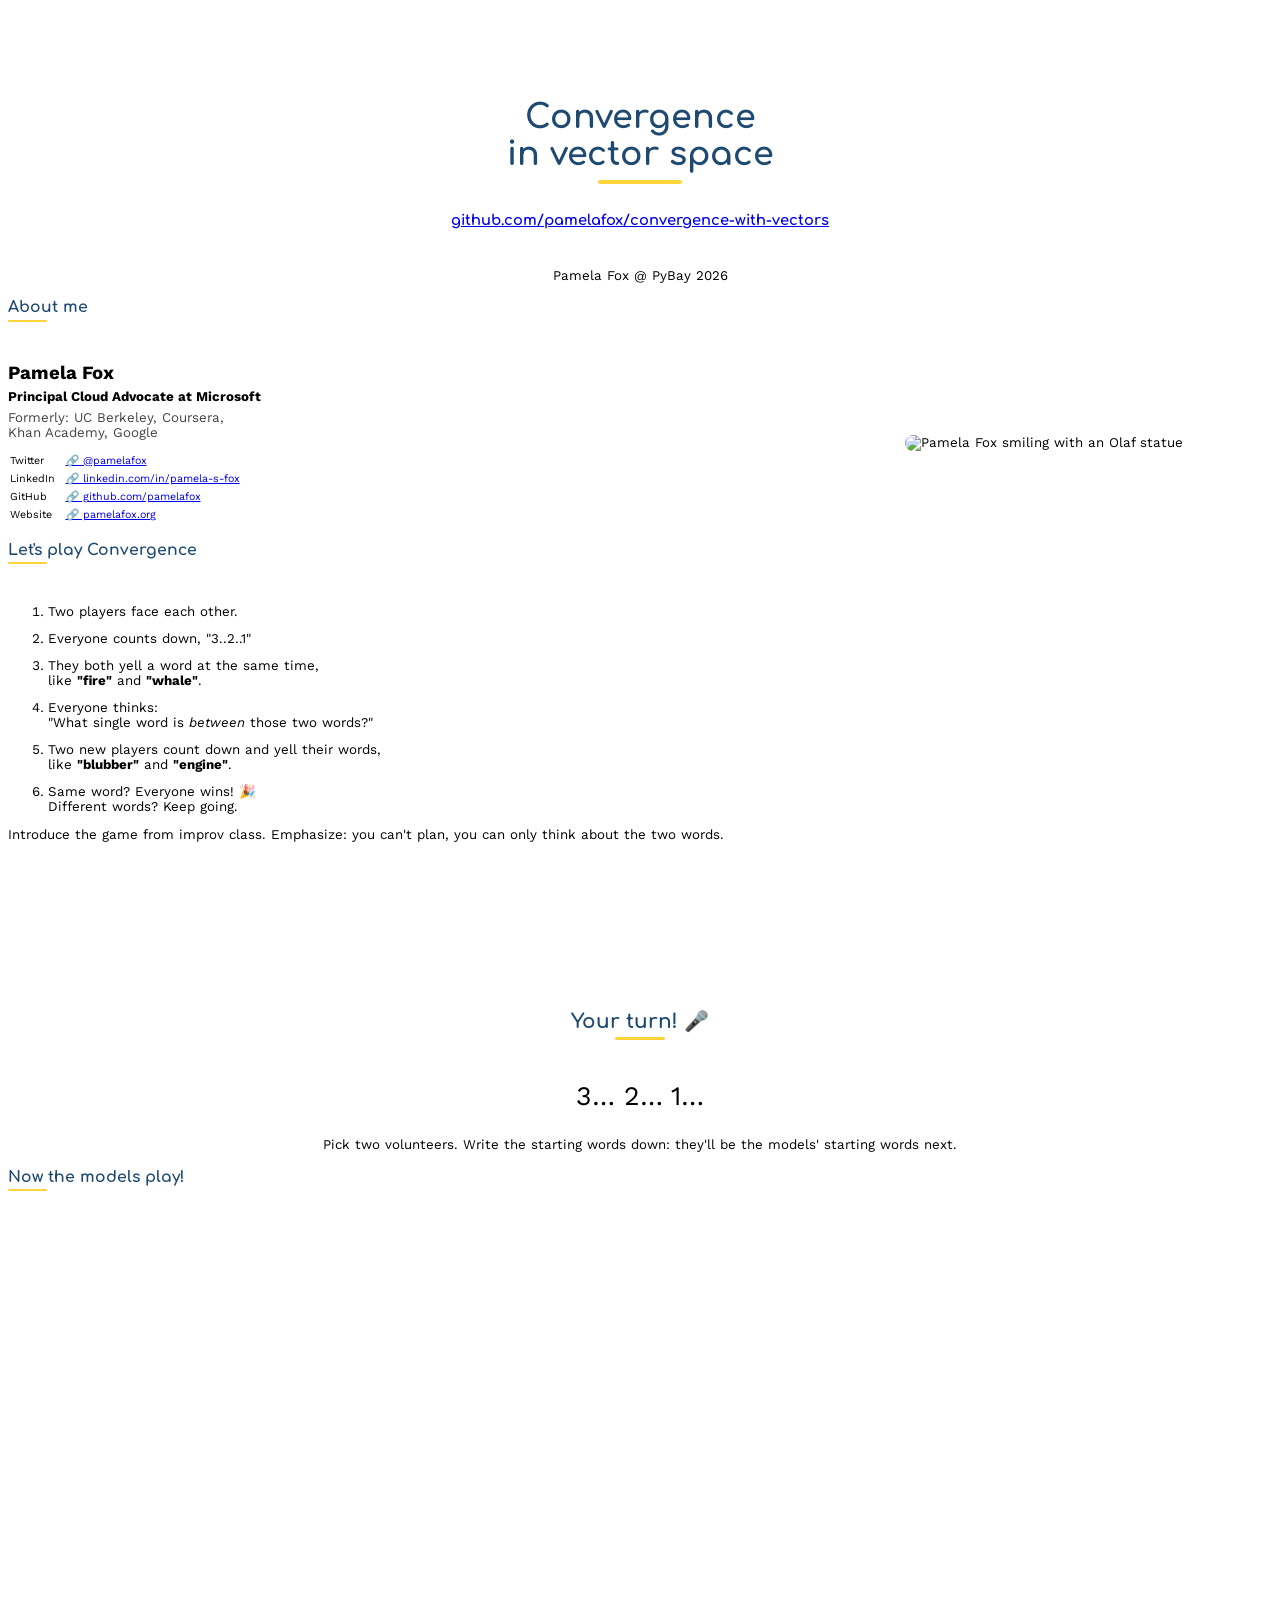
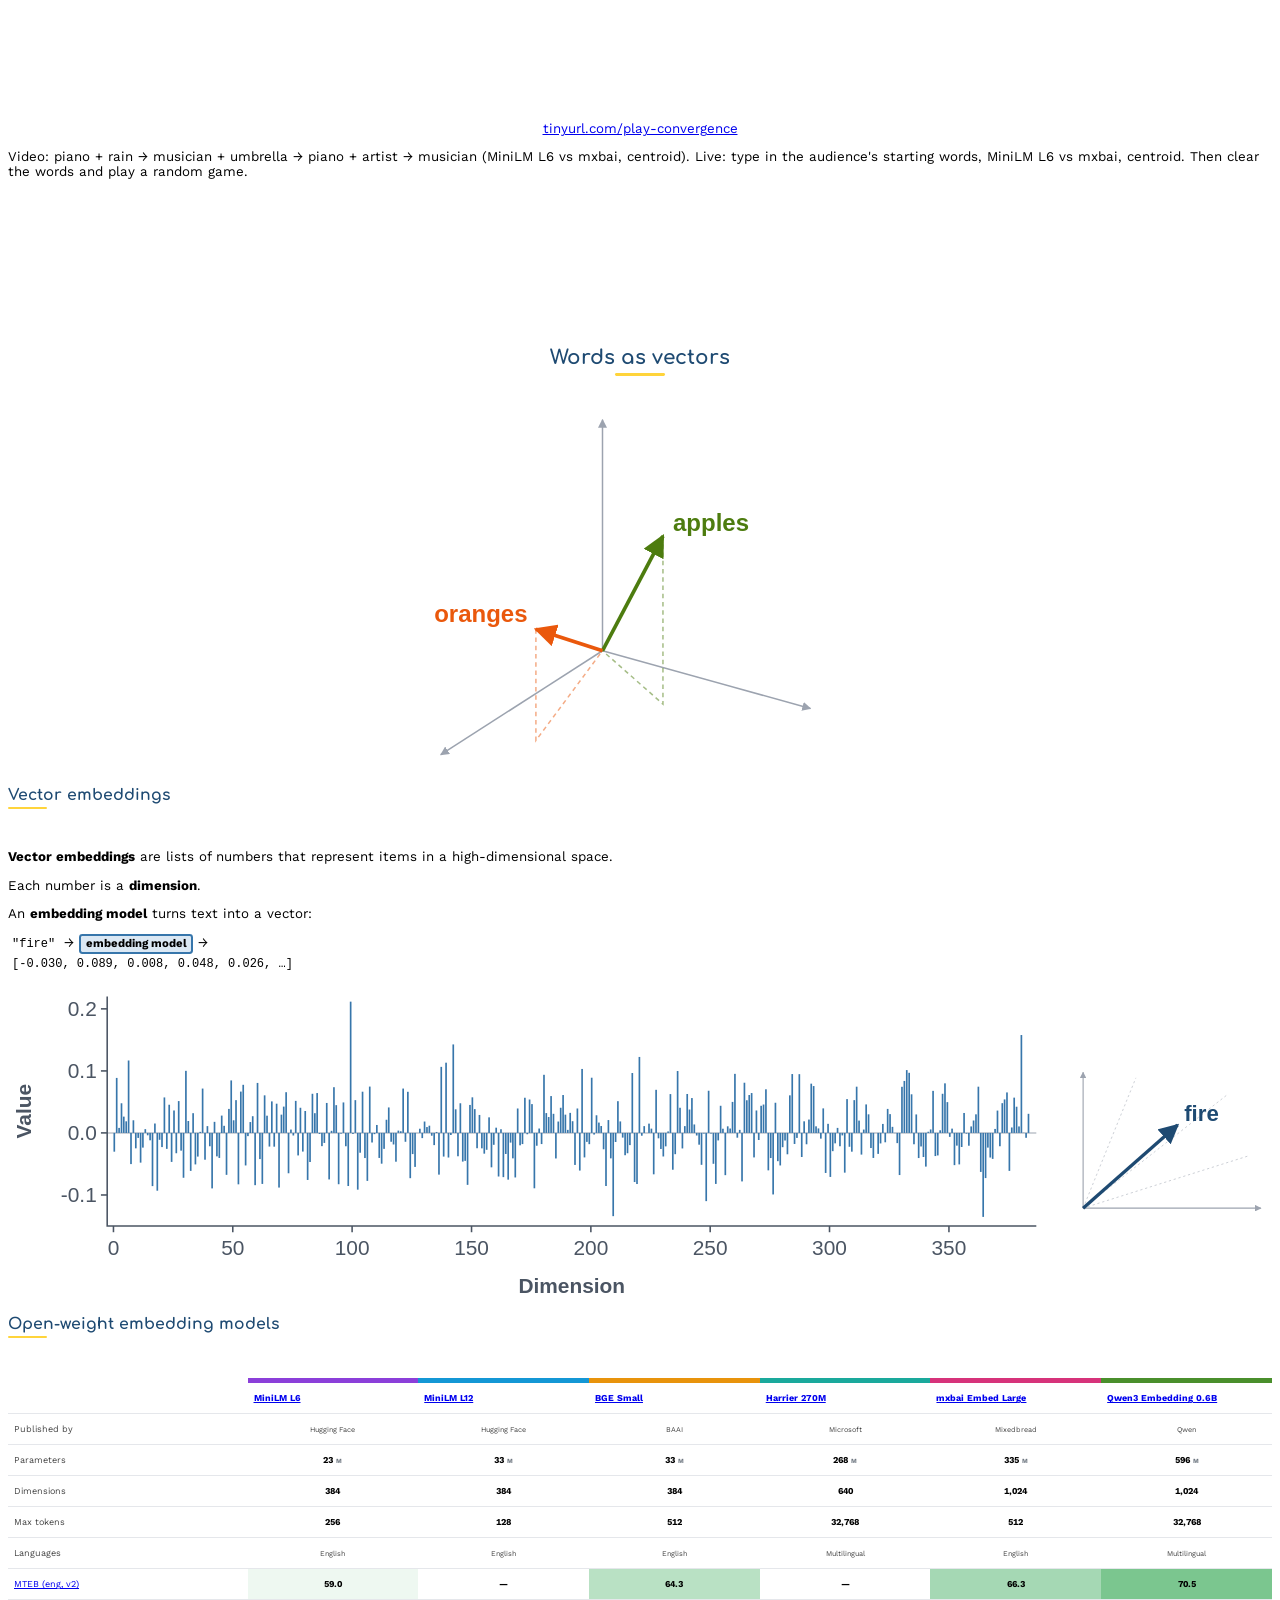
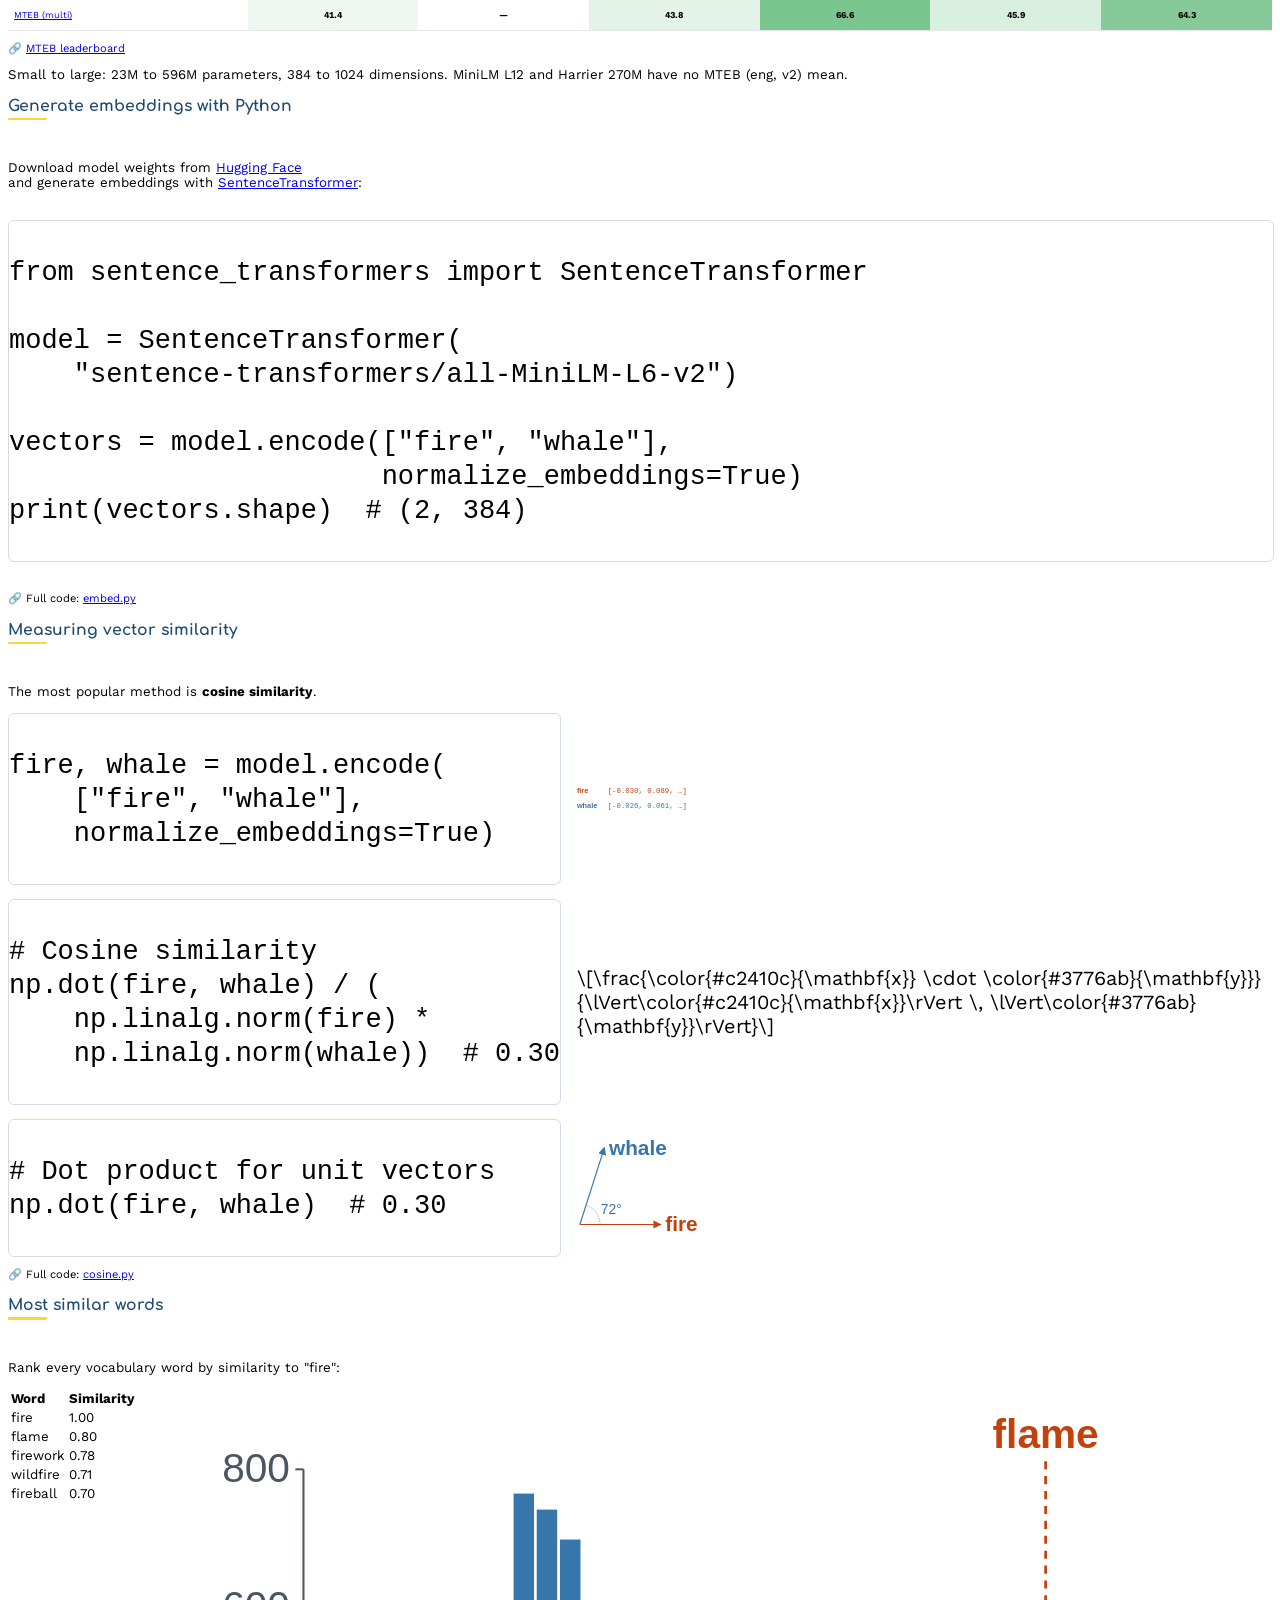
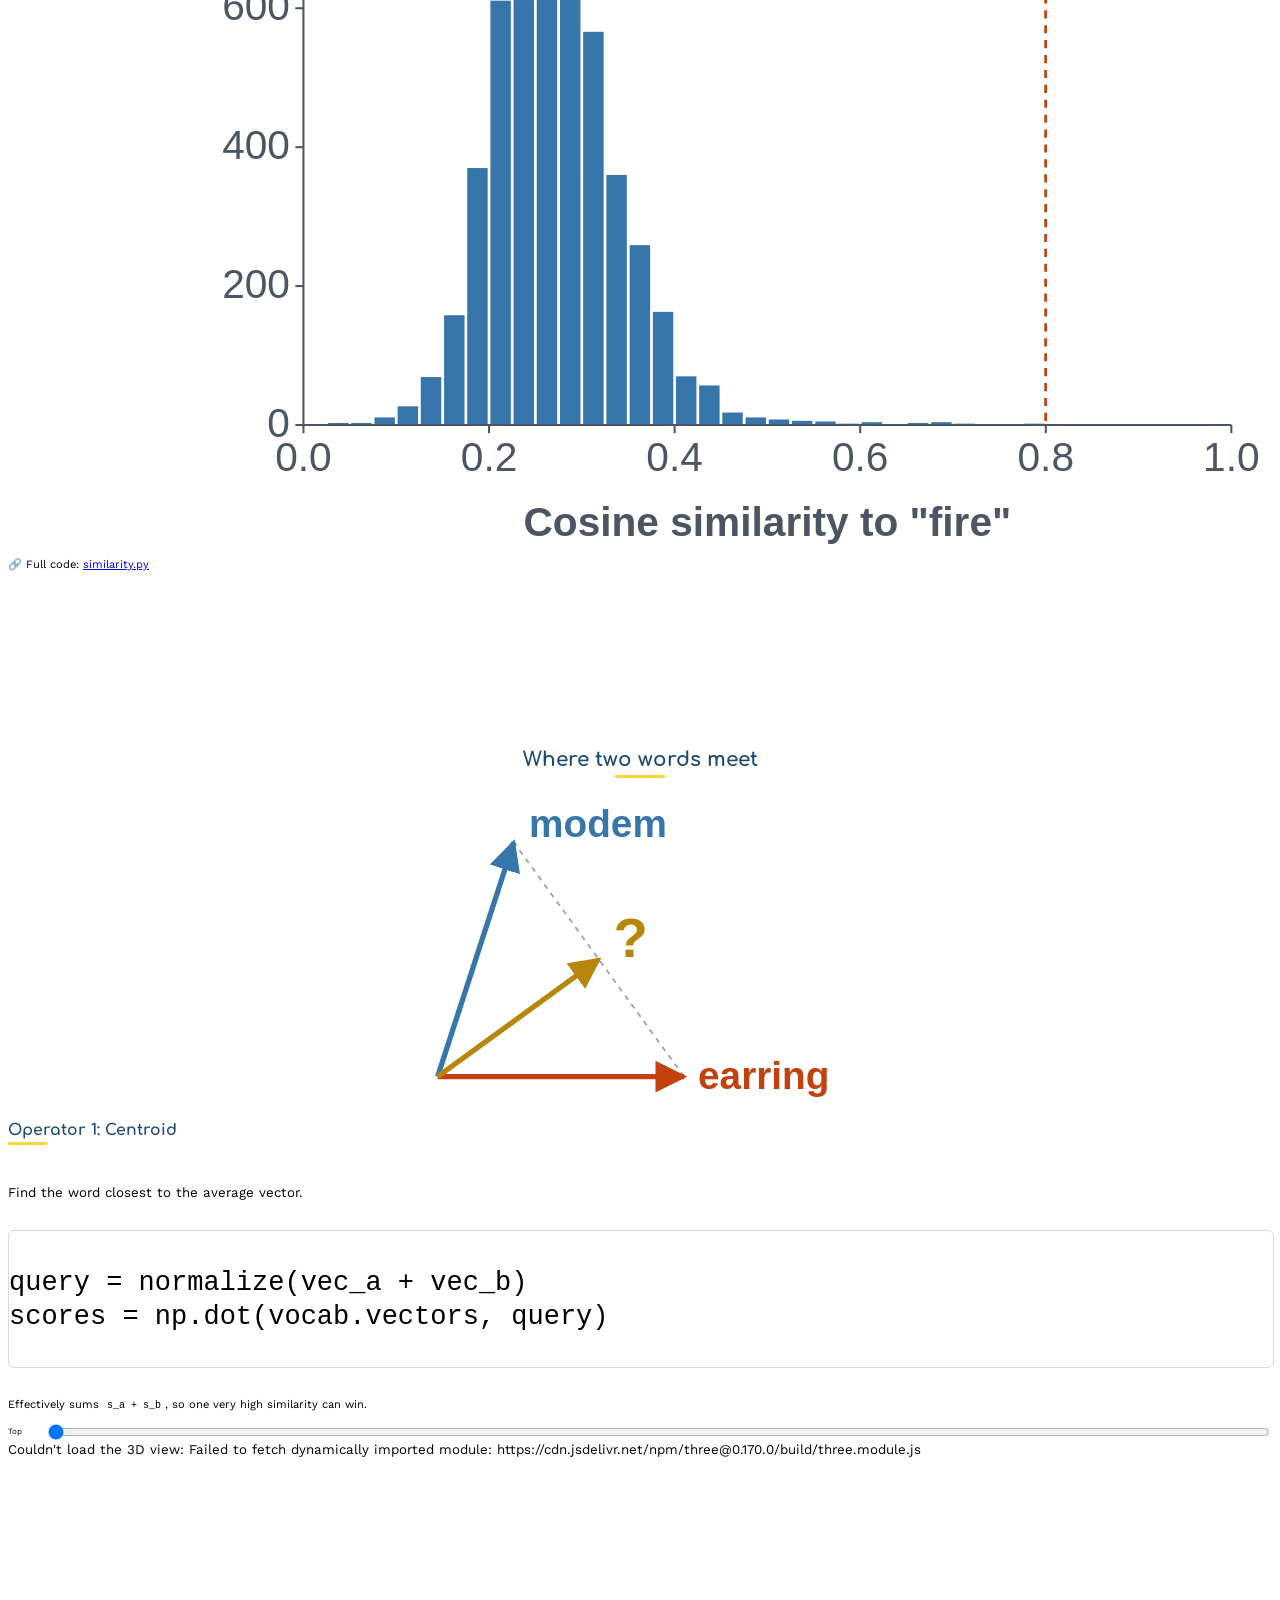
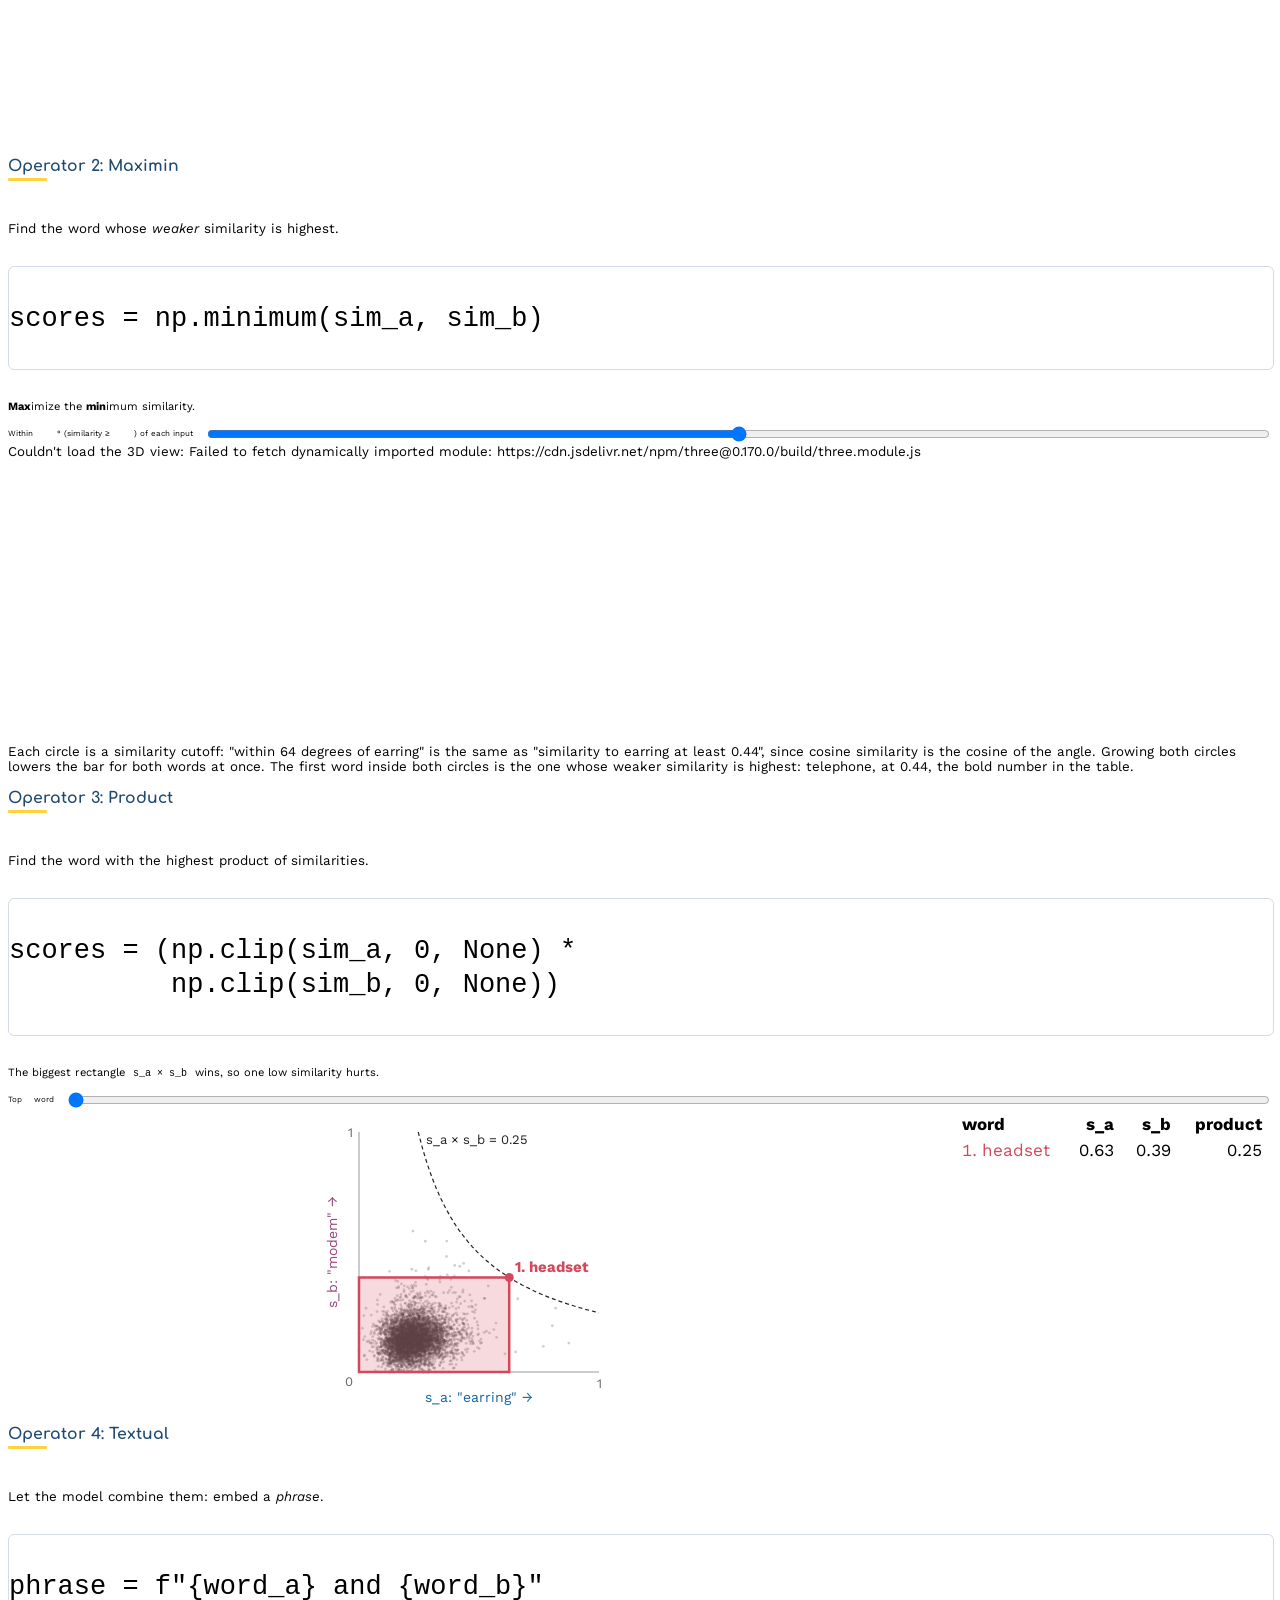
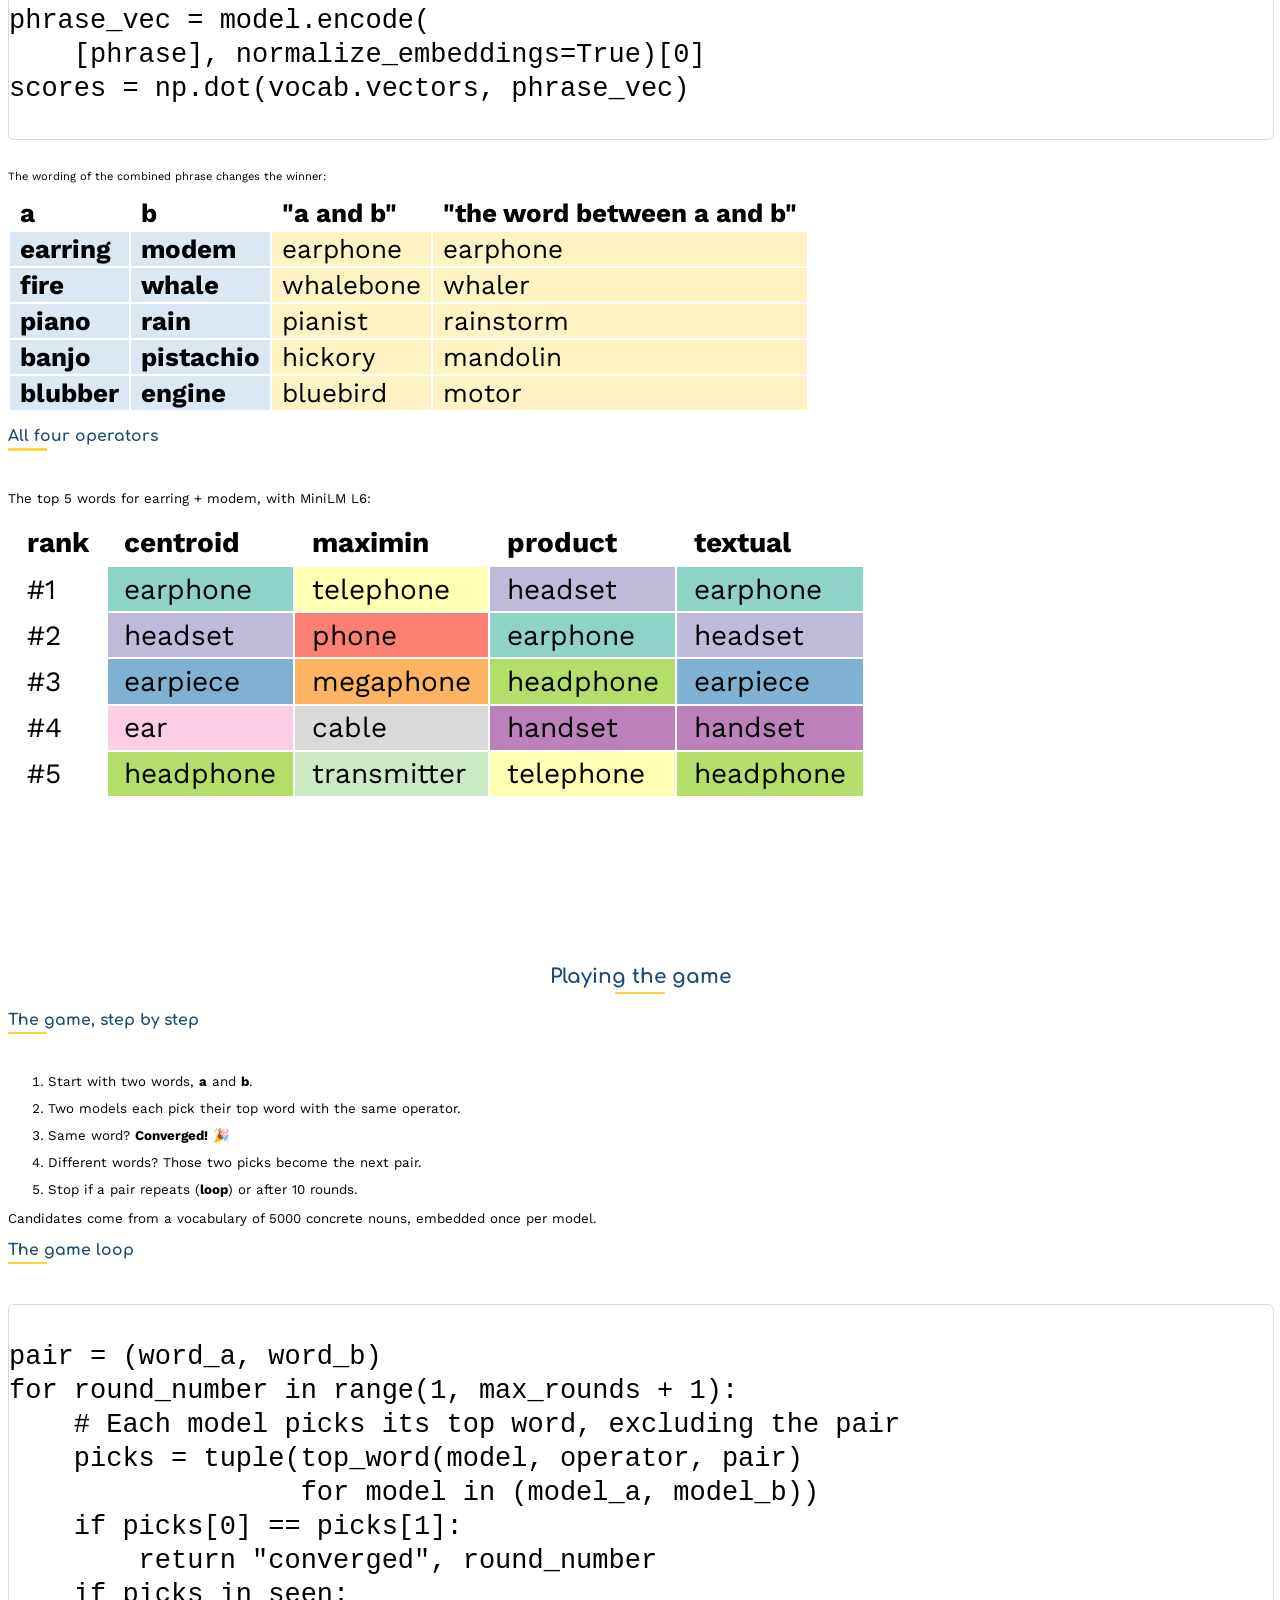
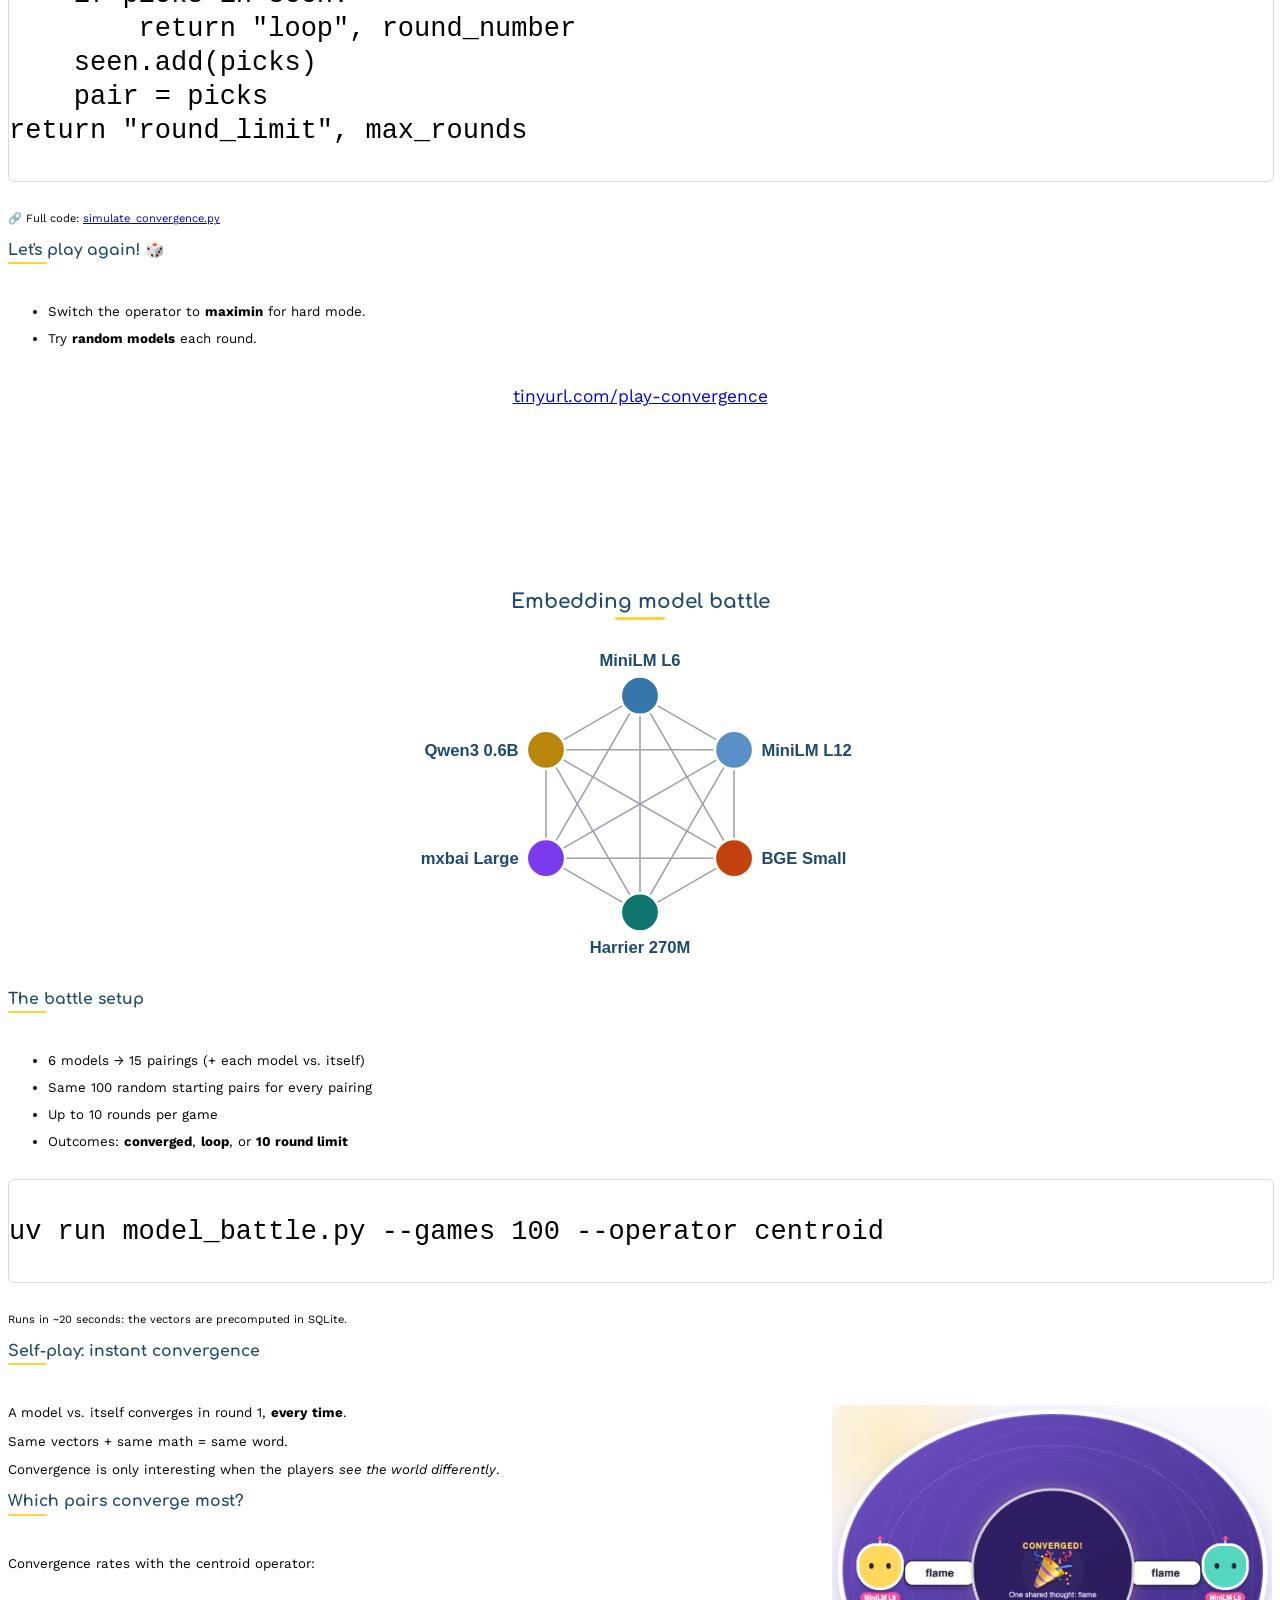
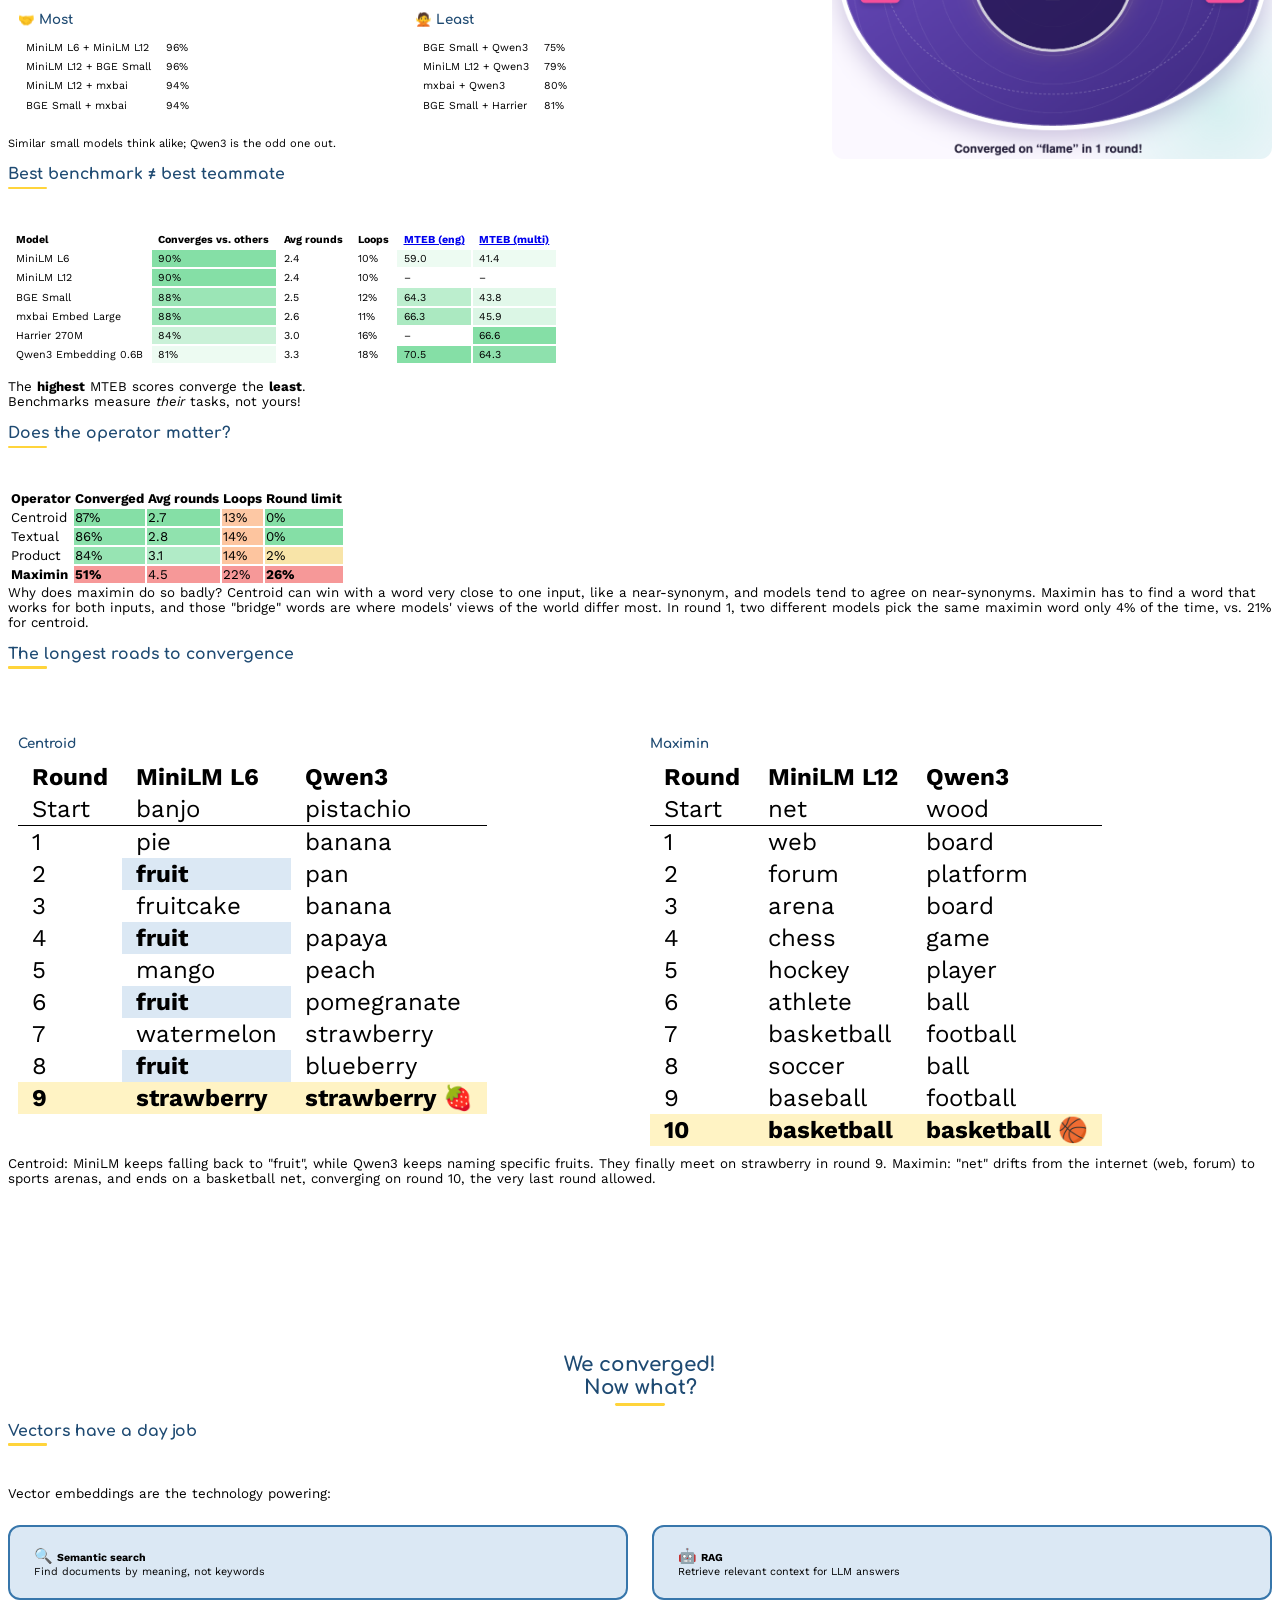
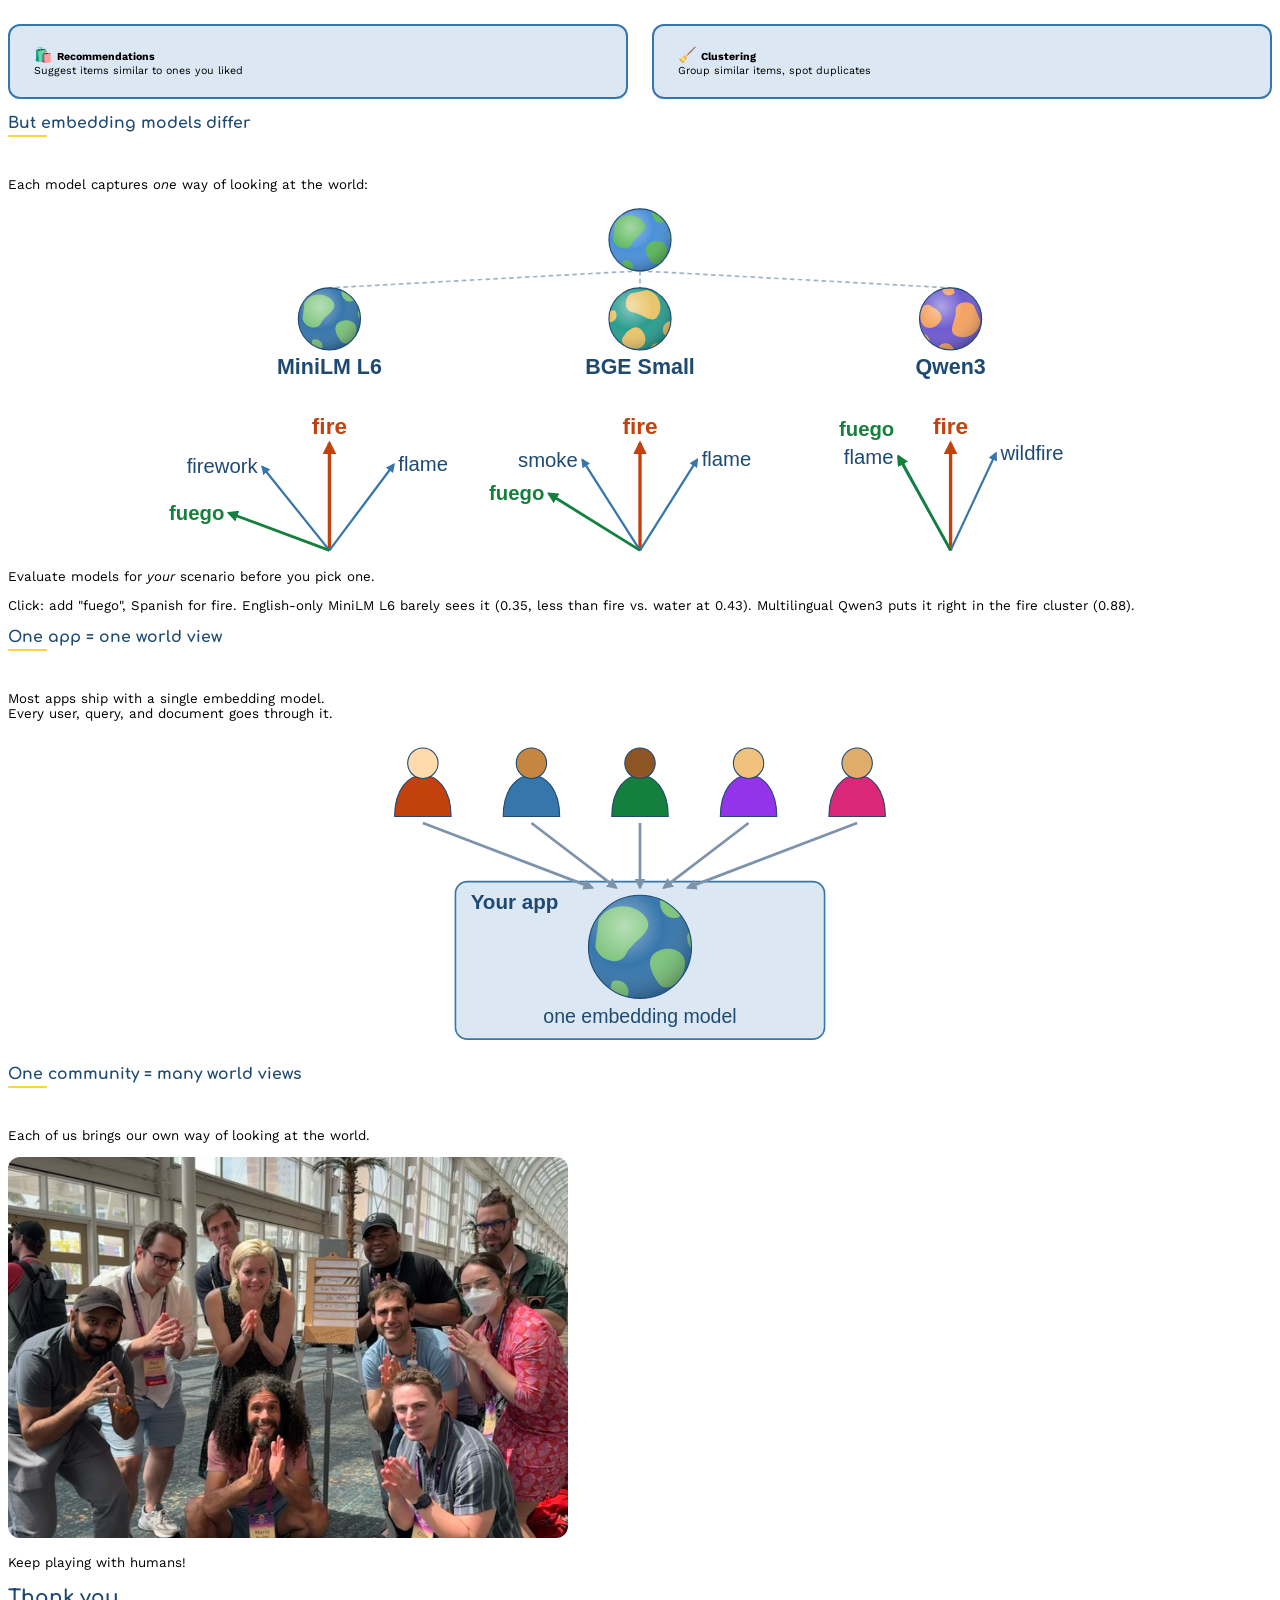
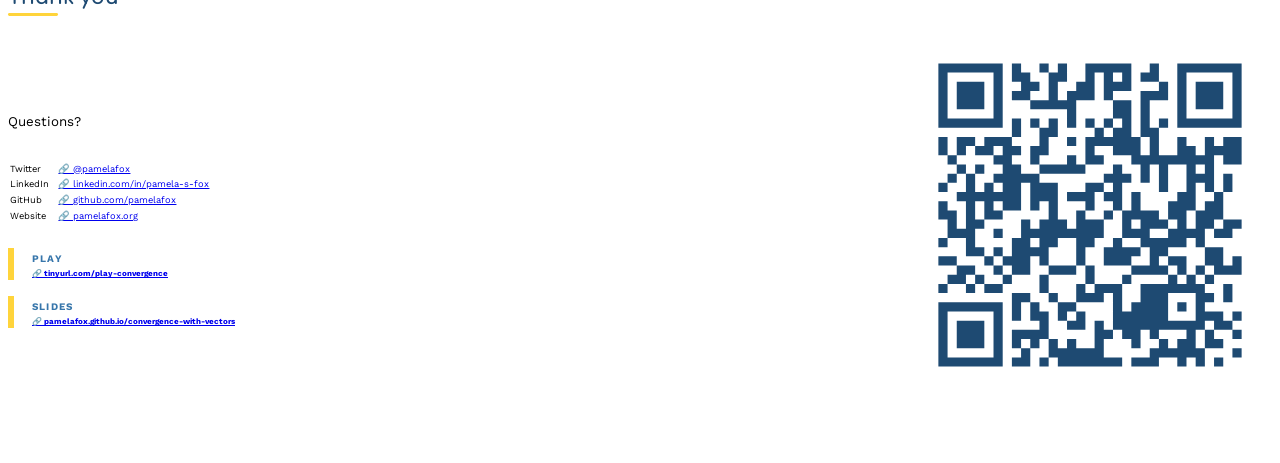
==== commit a6dd63ca: "Latest slides and app" ====
--- a/docs/index.html
+++ b/docs/index.html
@@ -30,15 +30,14 @@
                     in vector space
                 </h1>
 
-                <h2 style="font-size:1.2em;">
+                <h2 style="font-size:1.1em;">
                     <a target="_blank" href="https://github.com/pamelafox/convergence-with-vectors">
                         github.com/pamelafox/convergence-with-vectors
                     </a>
                 </h2>
 
                 <div style="margin-top:40px;">
-                    Pamela Fox · PyBay 2026<br>
-                    <a target="_blank" href="https://www.pamelafox.org/">pamelafox.org</a>
+                    Pamela Fox @ PyBay 2026<br>
                 </div>
             </section>
 
@@ -97,10 +96,6 @@
                     Video: piano + rain → musician + umbrella → piano + artist → musician (MiniLM L6 vs mxbai, centroid).
                     Live: type in the audience's starting words, MiniLM L6 vs mxbai, centroid. Then clear the words and play a random game.
                 </aside>
-            </section>
-
-            <section class="heading-only">
-                <h2>How did that work?? 🤔</h2>
             </section>
 
             <section class="heading-only">
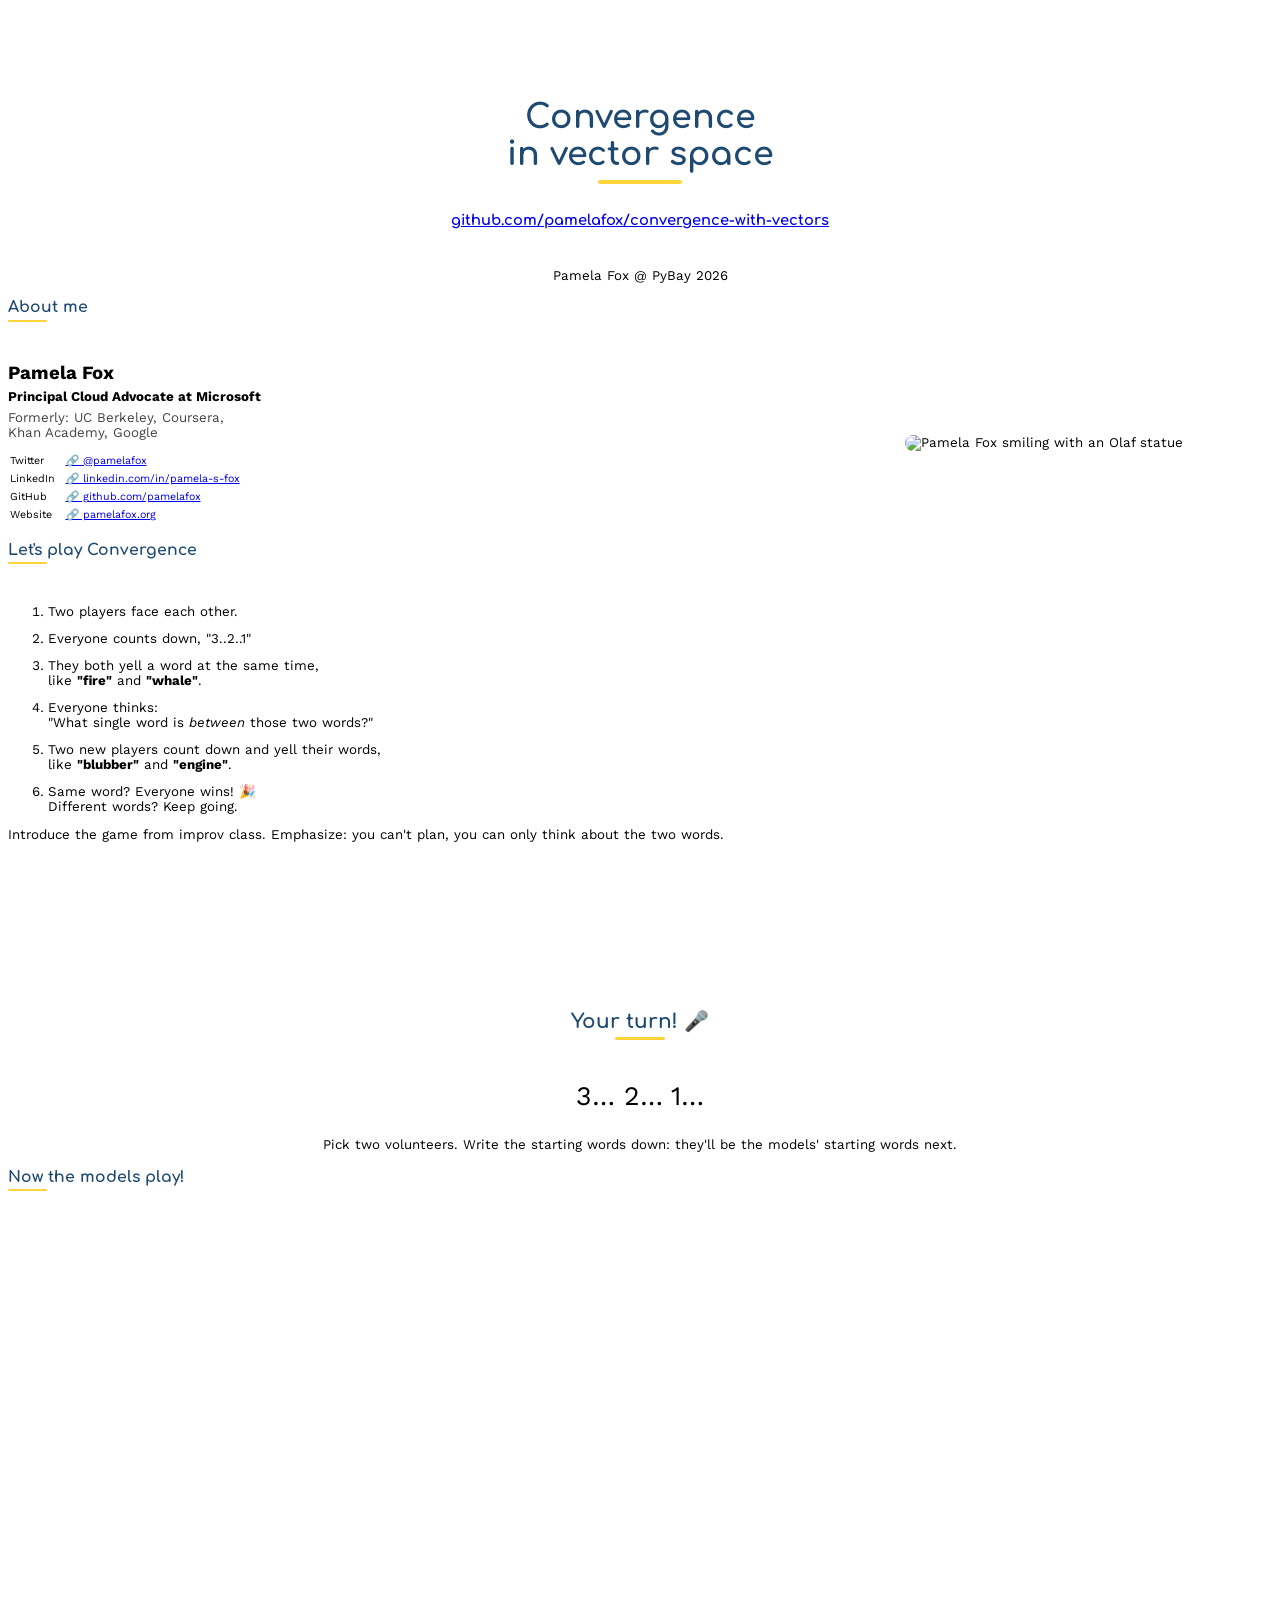
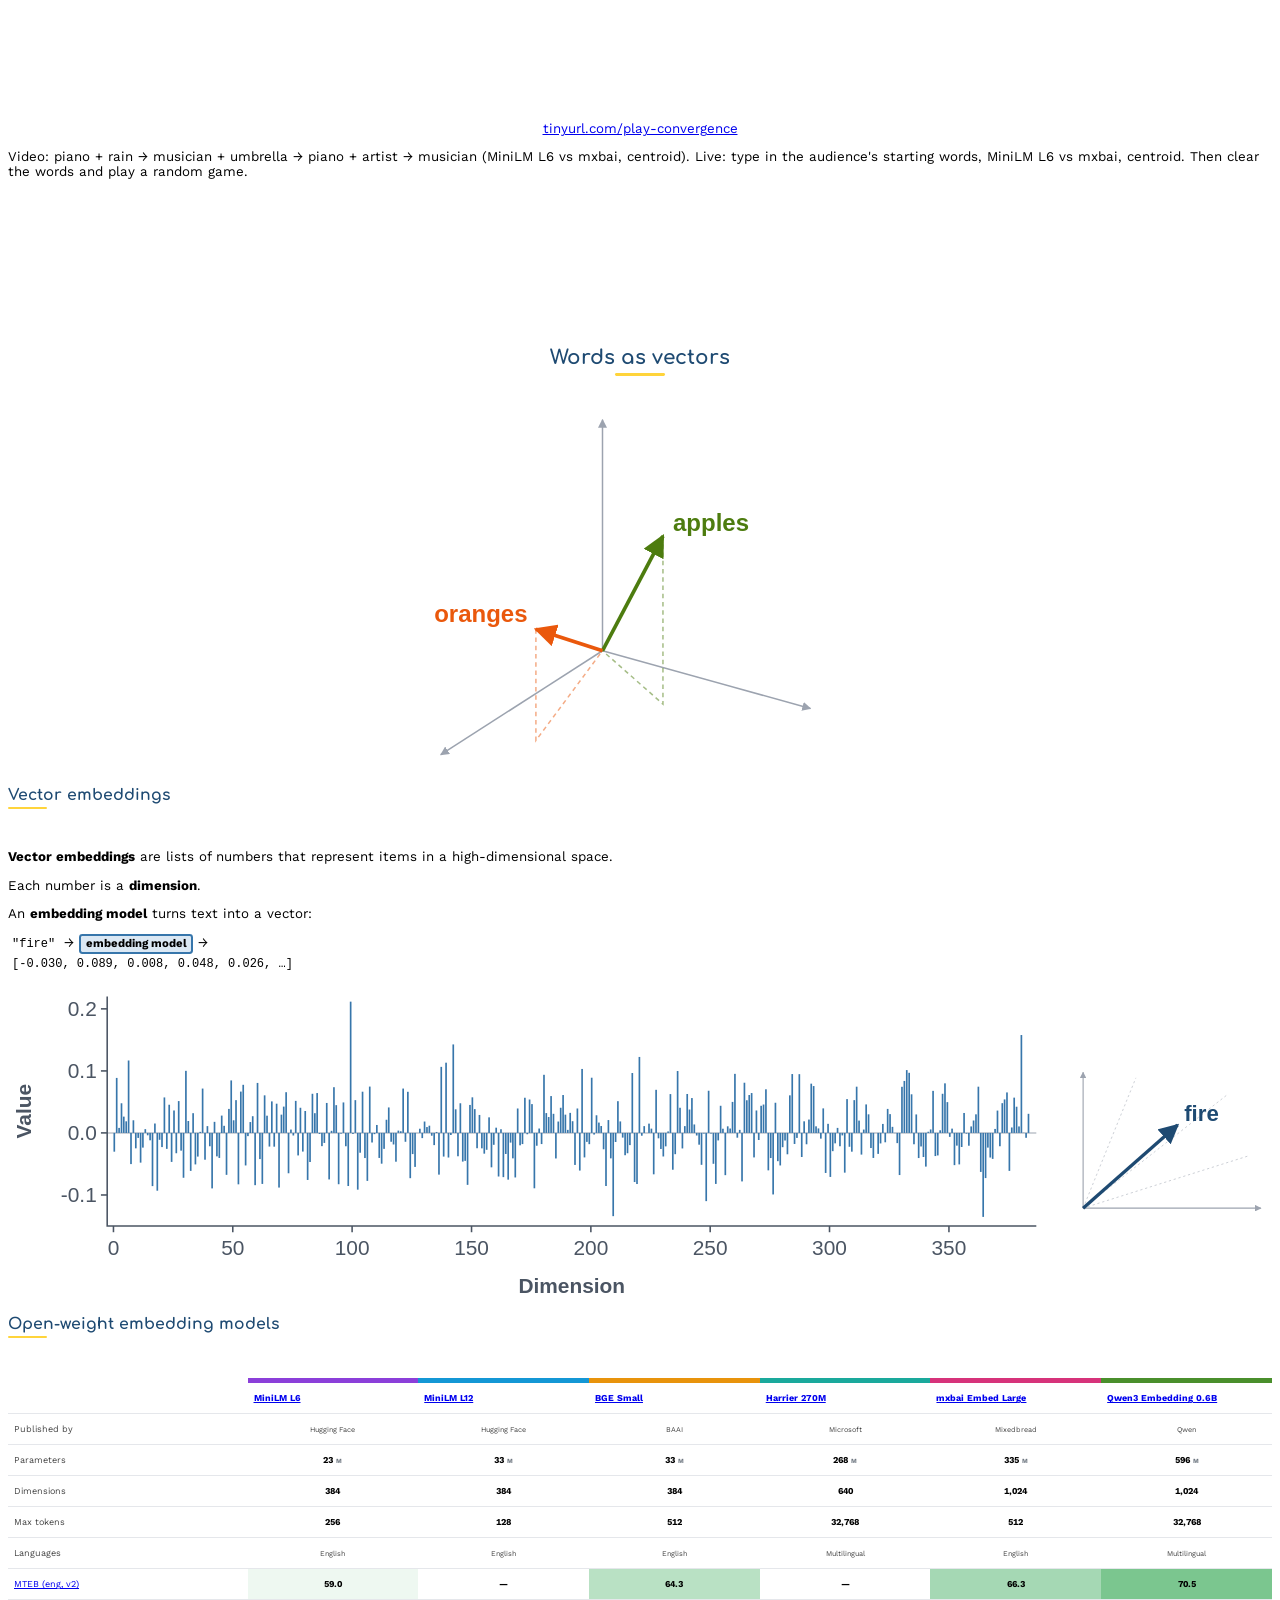
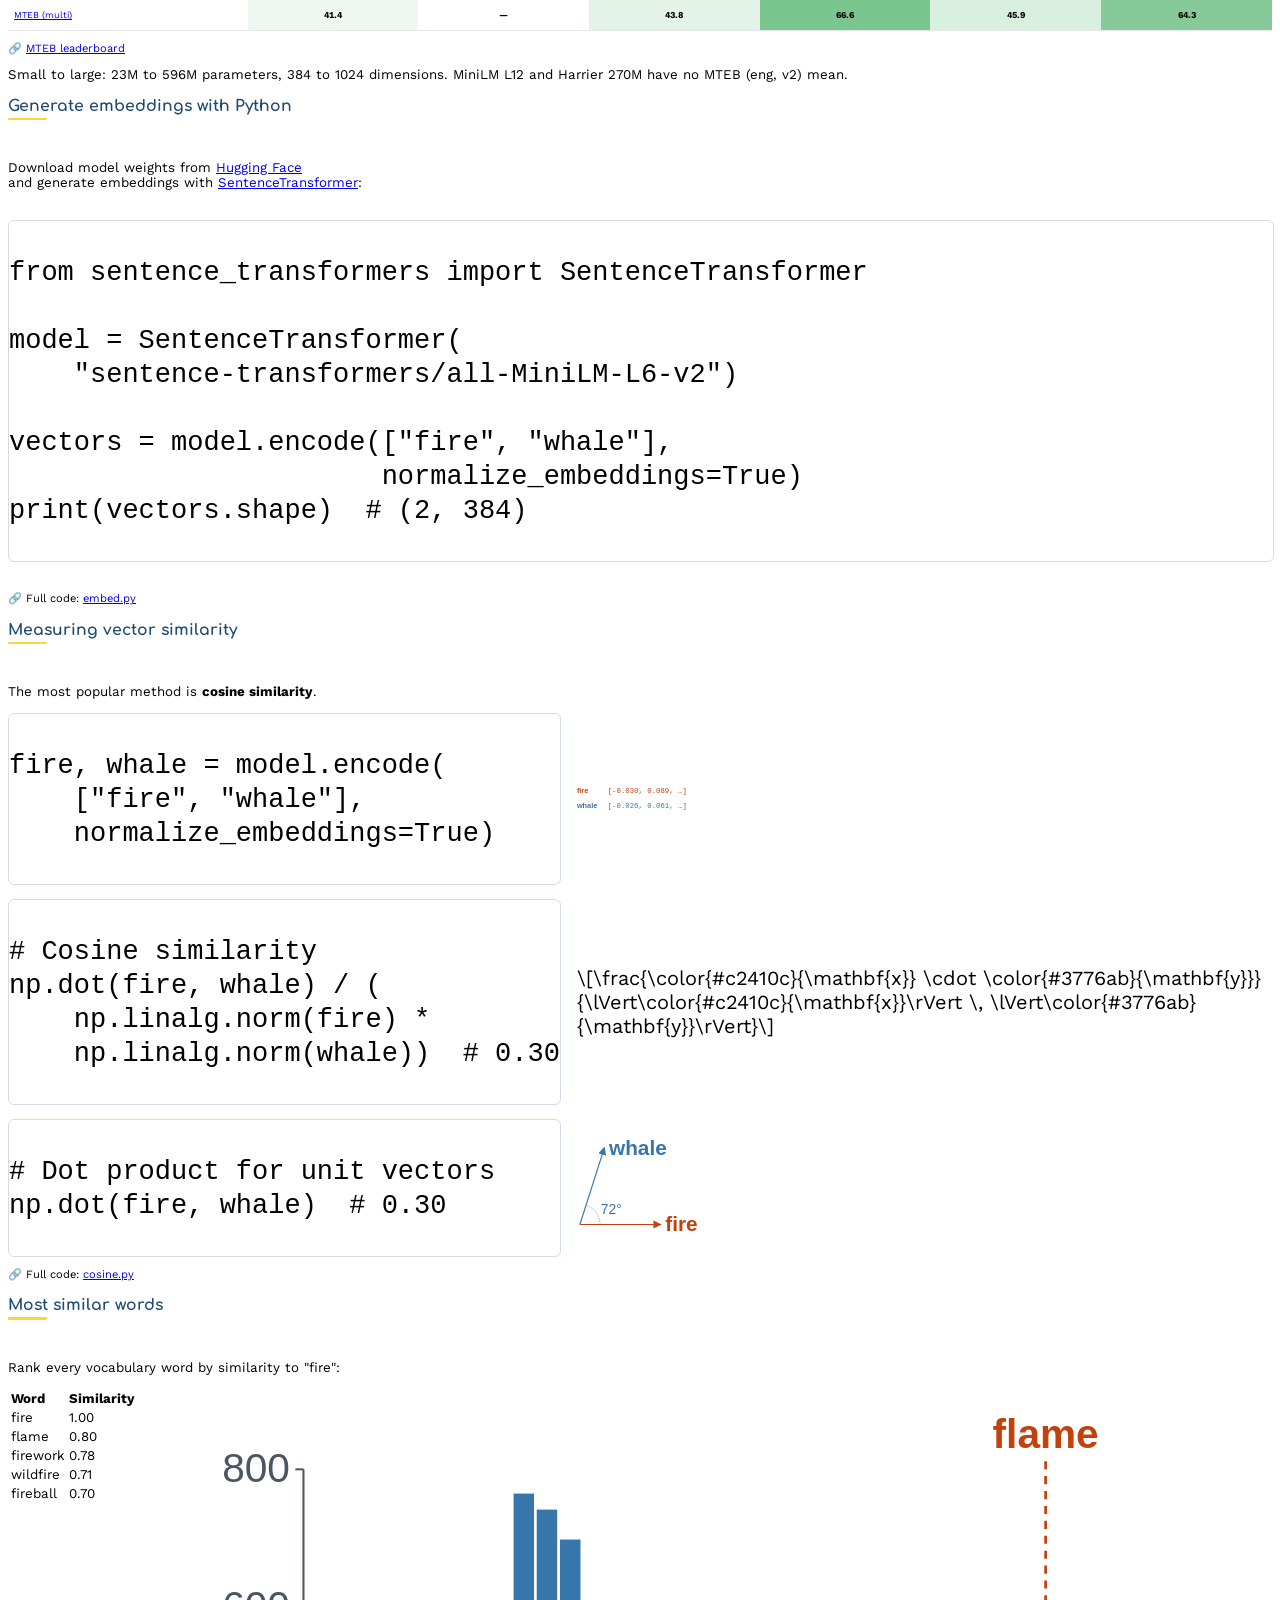
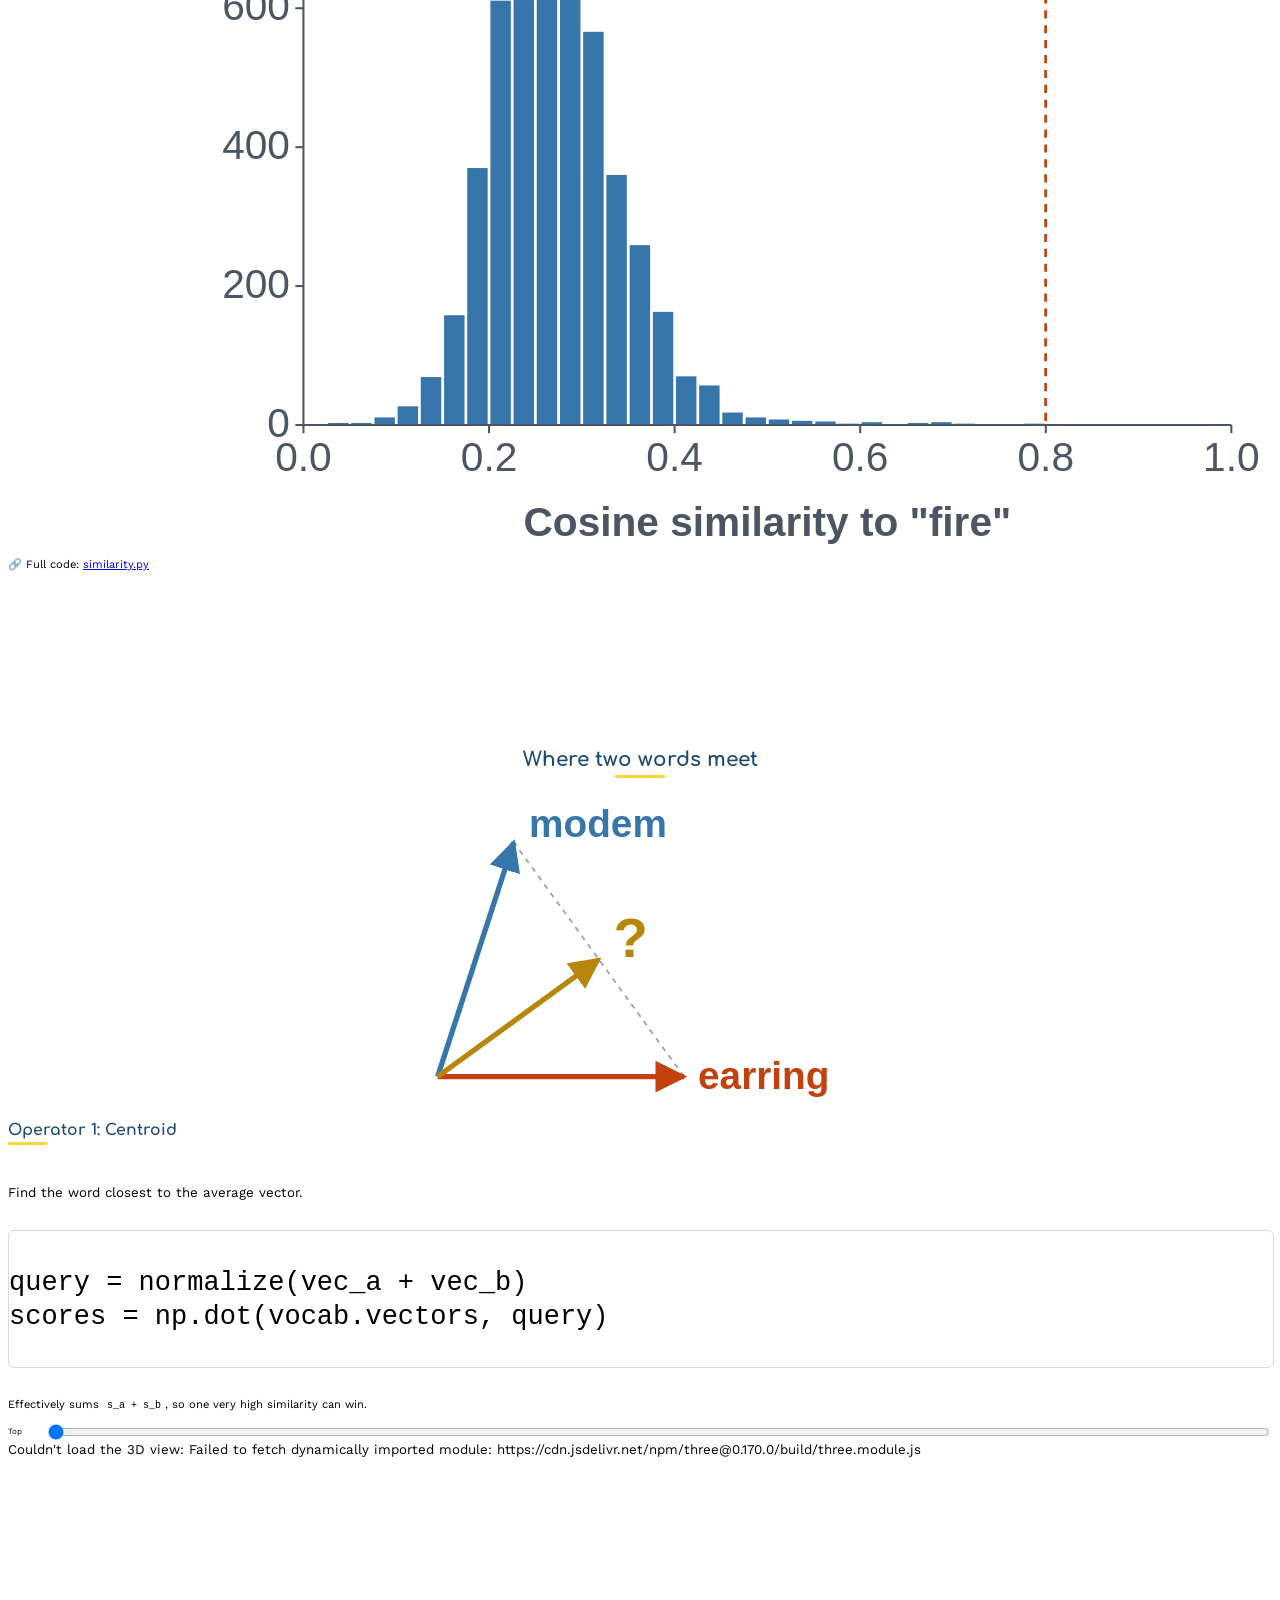
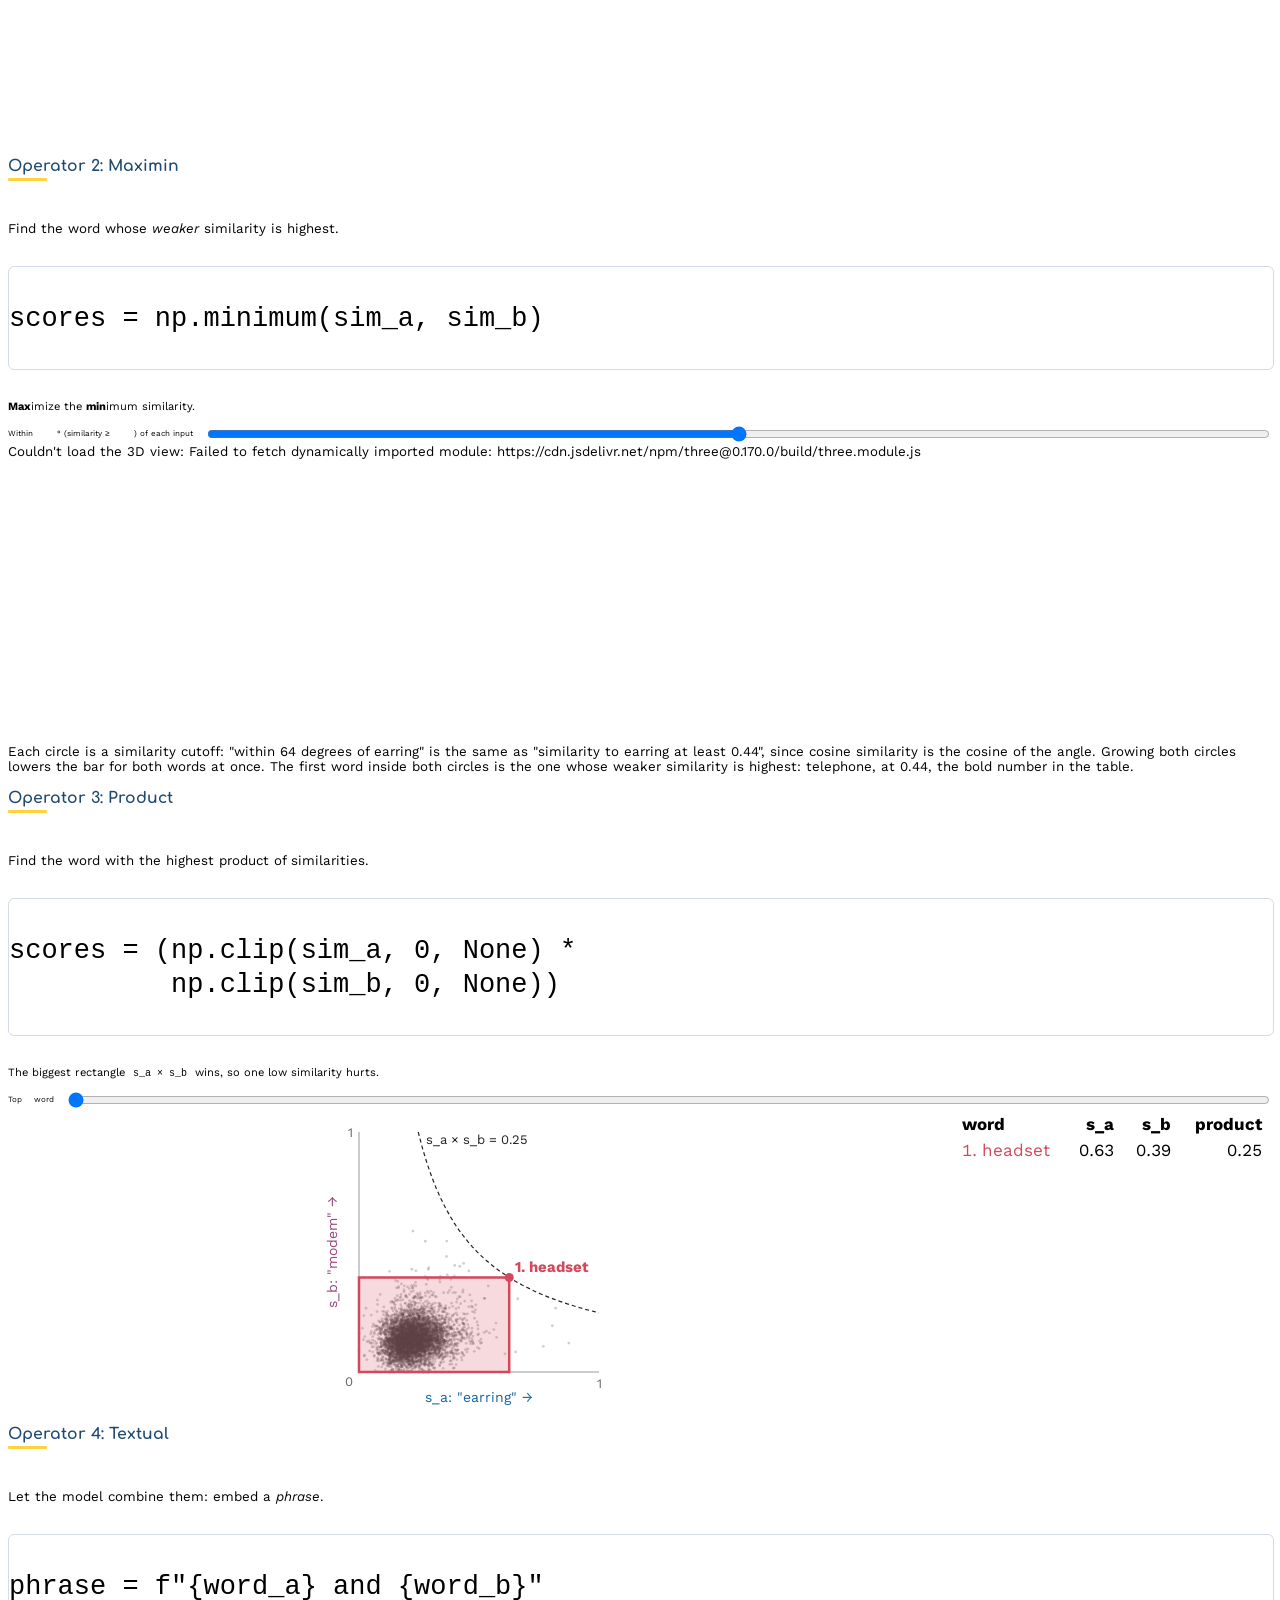
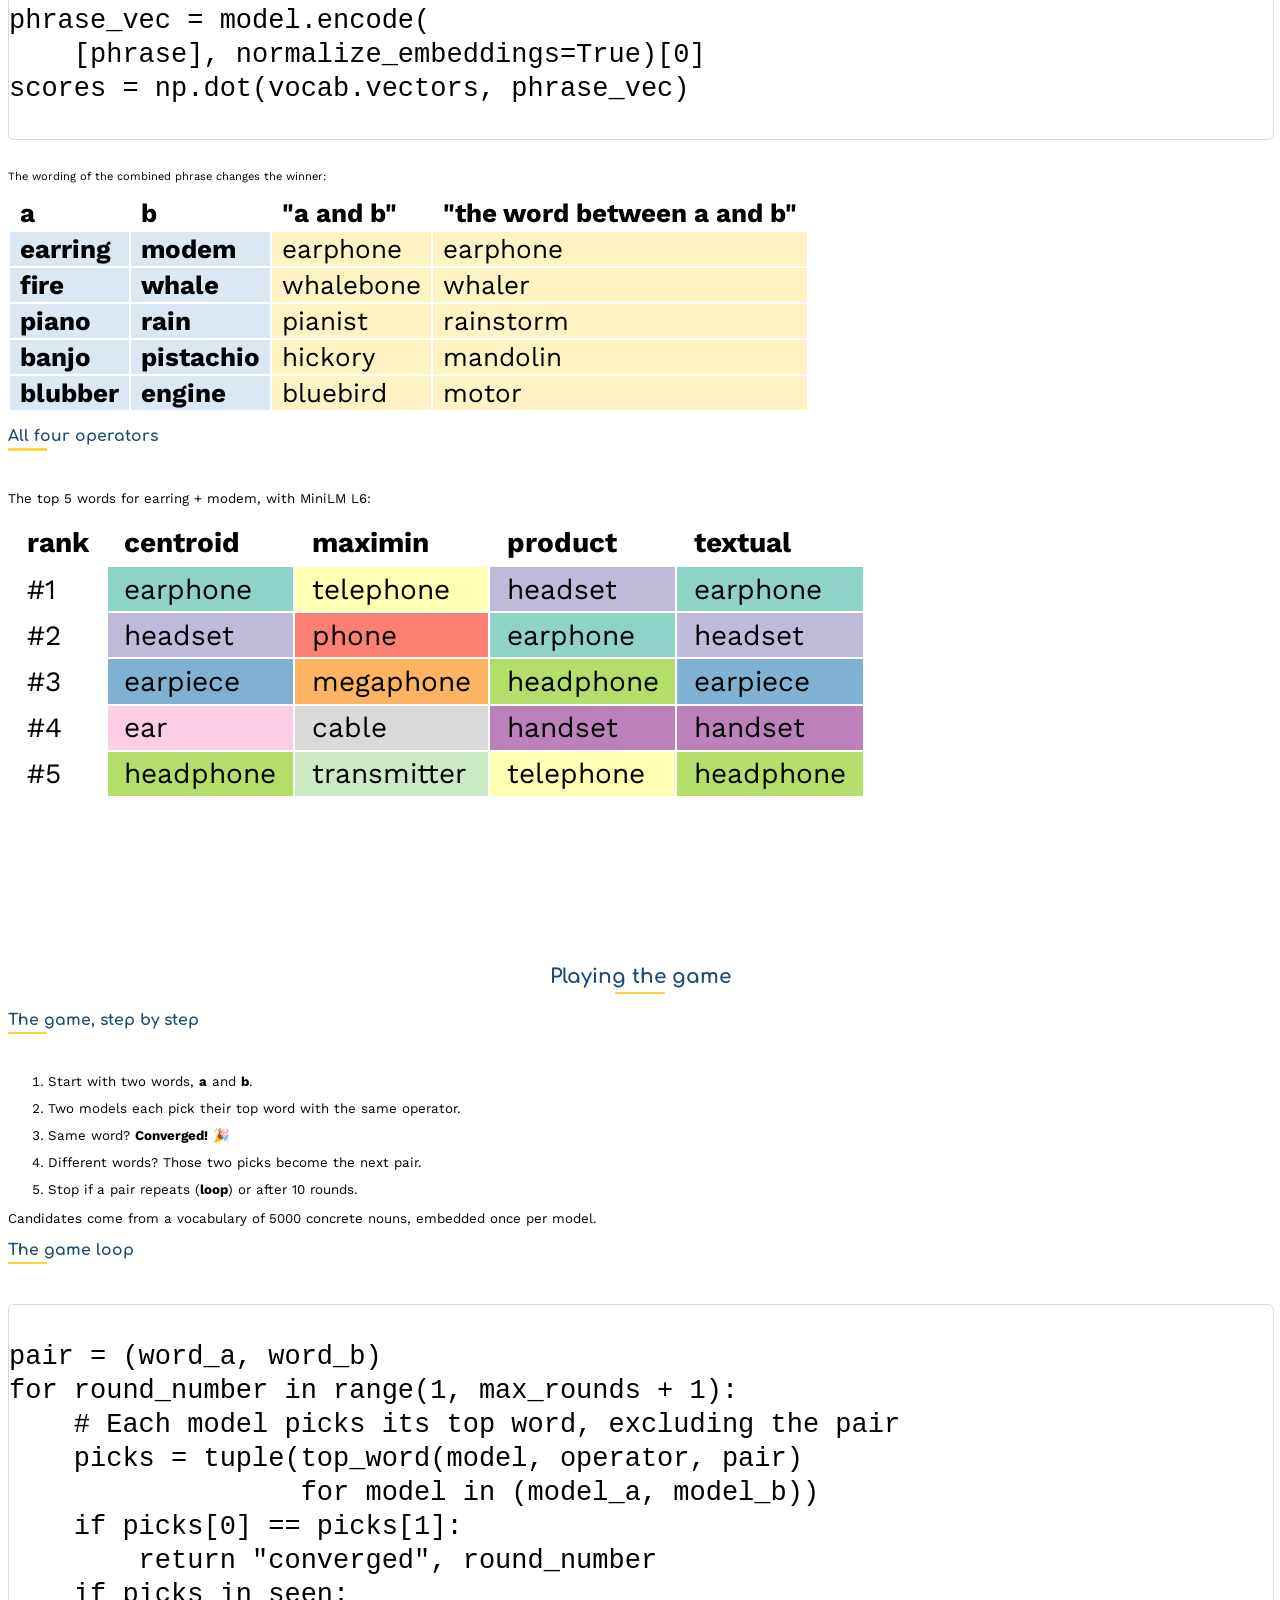
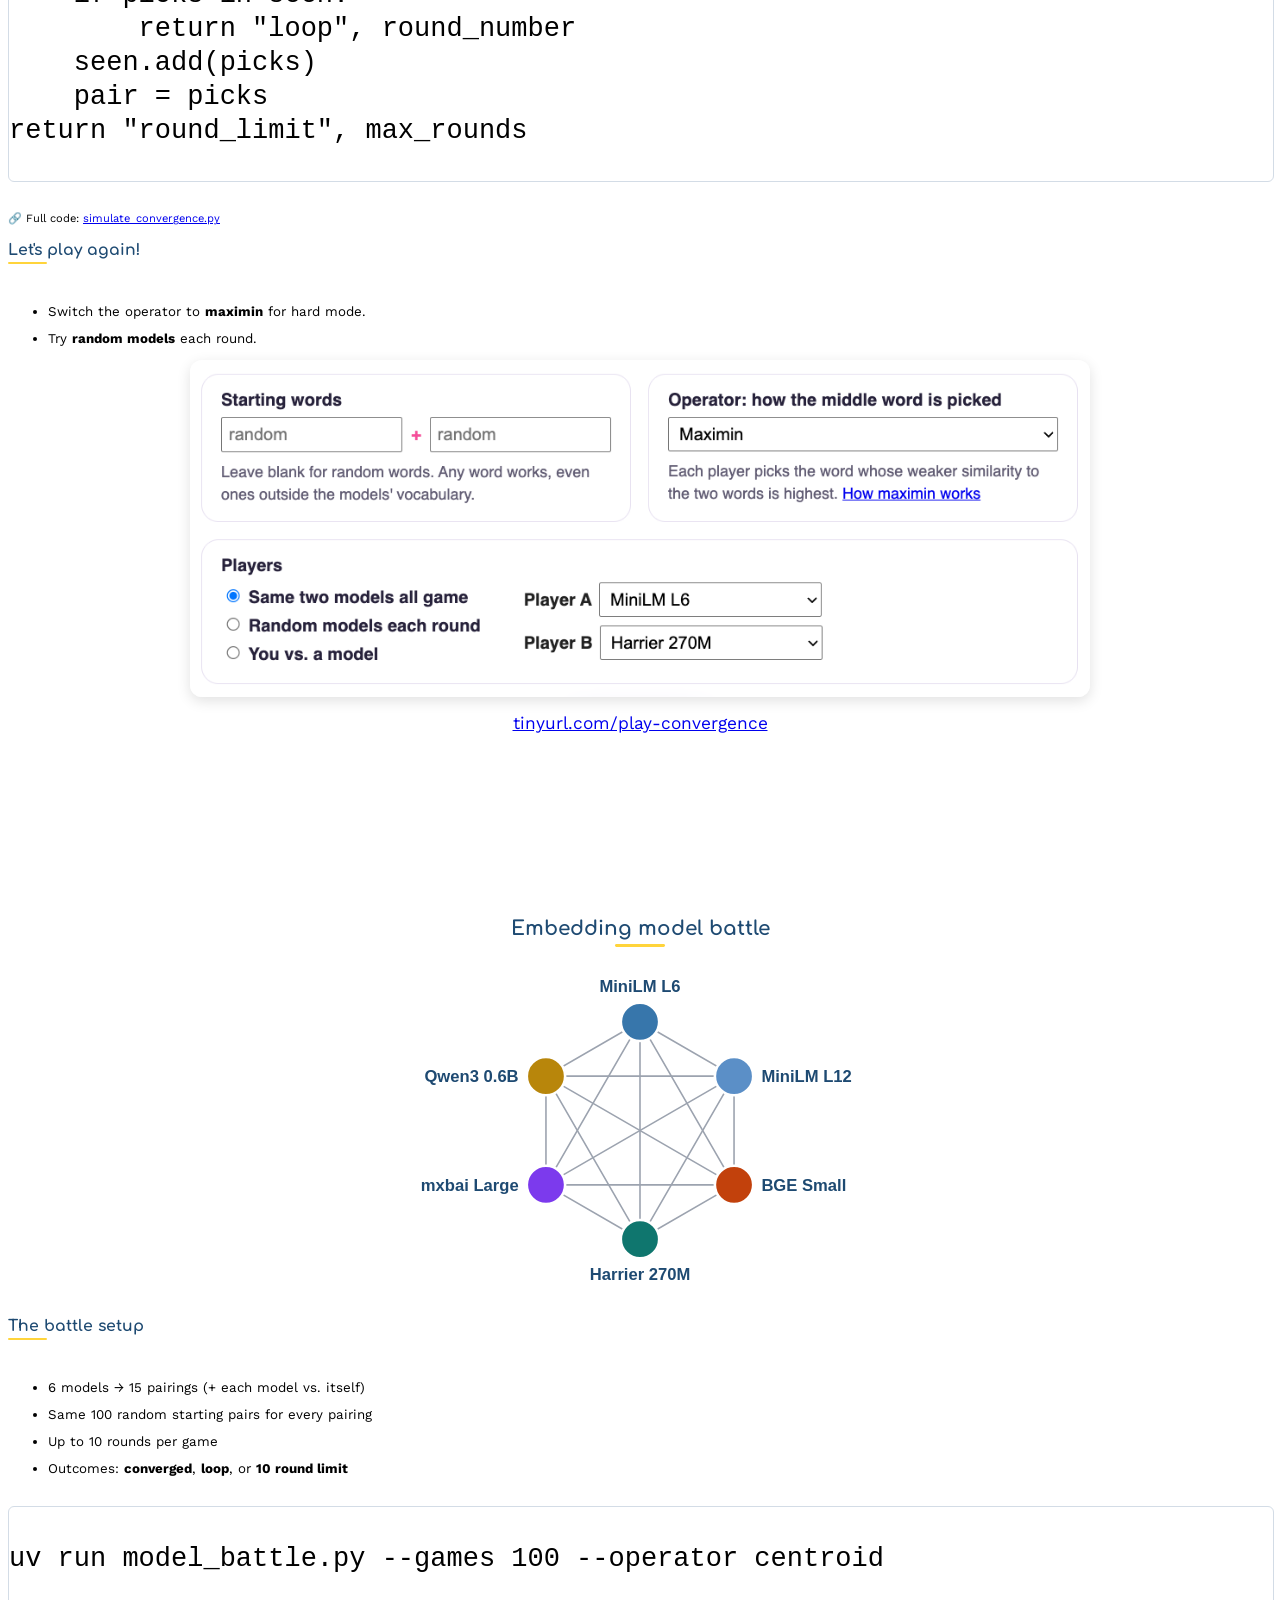
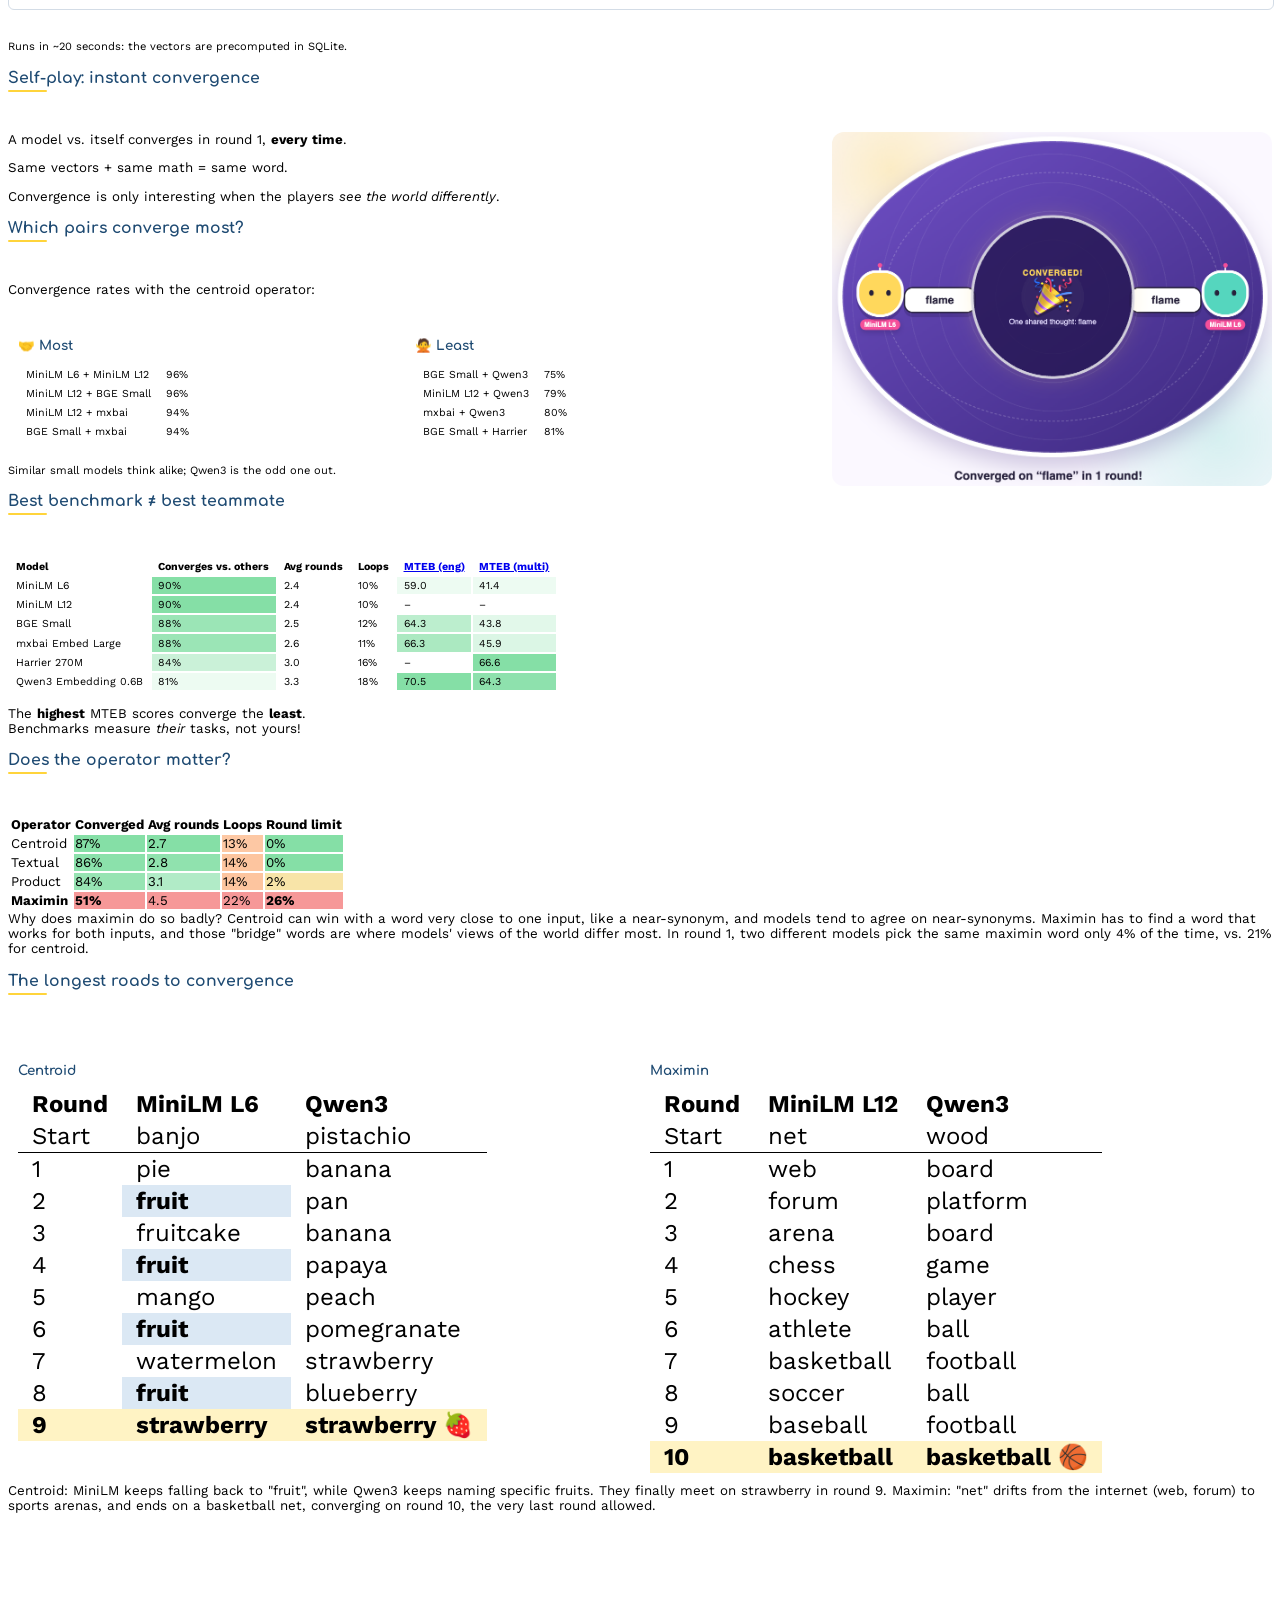
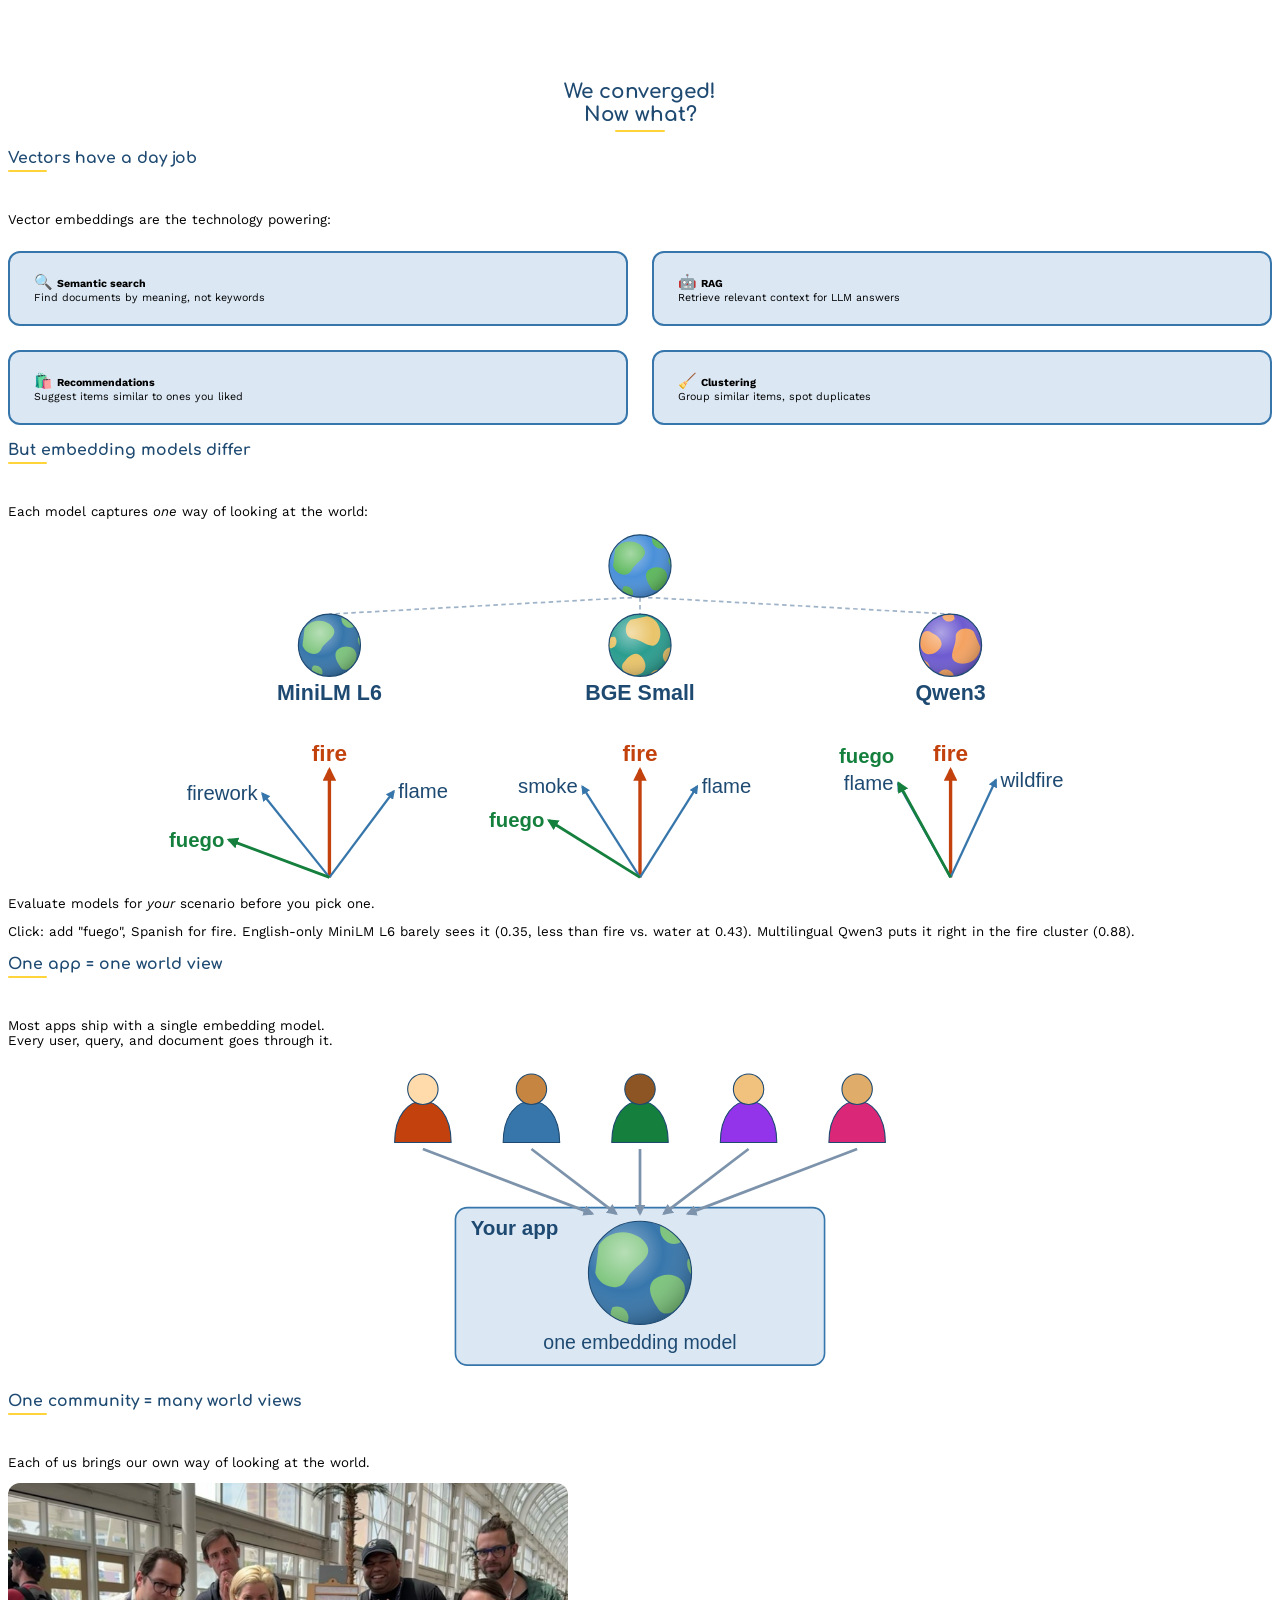
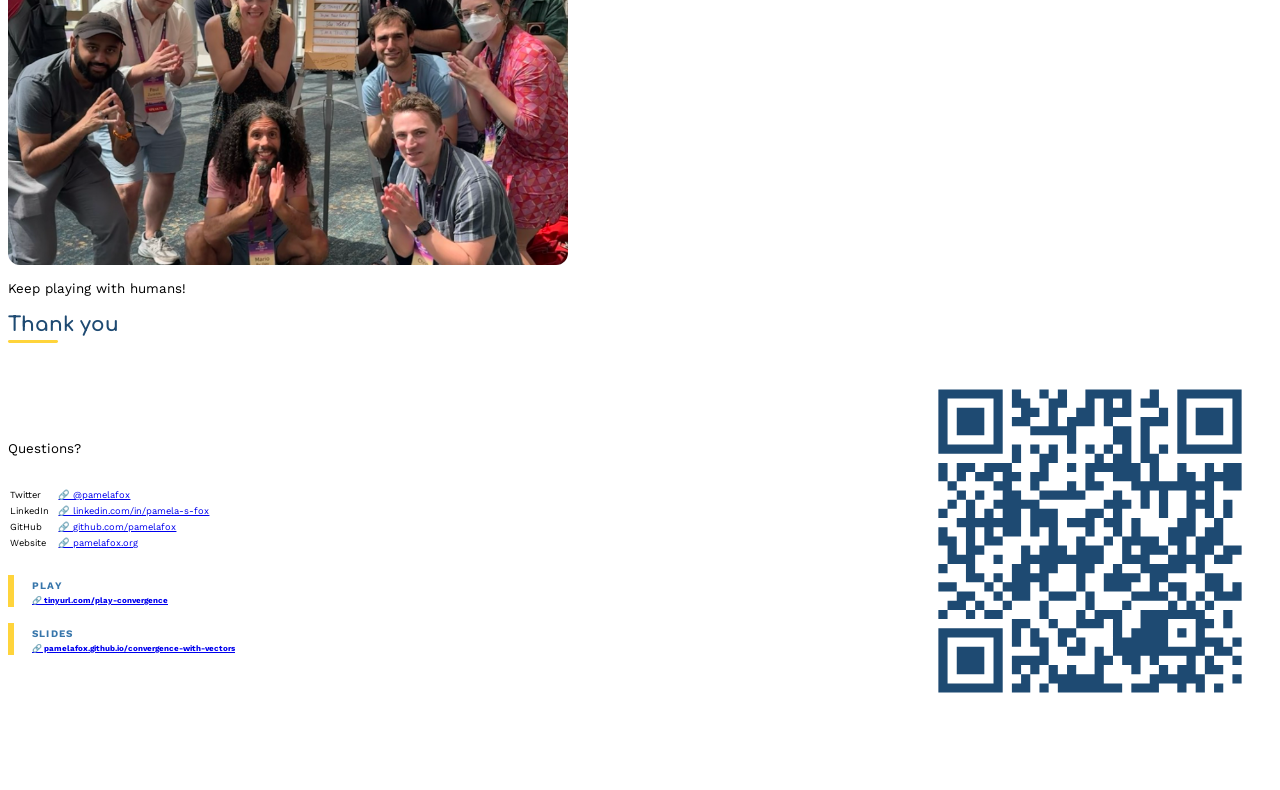
==== commit 59391457: "Slide" ====
--- a/docs/index.html
+++ b/docs/index.html
@@ -347,12 +347,13 @@
             </section>
 
             <section>
-                <h3>Let's play again! 🎲</h3>
+                <h3>Let's play again!</h3>
                 <ul>
                     <li>Switch the operator to <strong>maximin</strong> for hard mode.</li>
                     <li>Try <strong>random models</strong> each round.</li>
                 </ul>
-                <p style="text-align:center; margin-top:40px; font-size:1.3em;">
+                <img src="slides_assets/customize_options.png" alt="The game's customize panel: starting words, operator set to maximin, and player options for same two models, random models each round, or you vs. a model" style="display: block; width: 900px; margin: 10px auto; border-radius: 12px; box-shadow: 0 4px 14px rgb(0 0 0 / 12%);">
+                <p style="text-align:center; margin-top:16px; font-size:1.3em;">
                     <a target="_blank" href="https://tinyurl.com/play-convergence">tinyurl.com/play-convergence</a>
                 </p>
             </section>
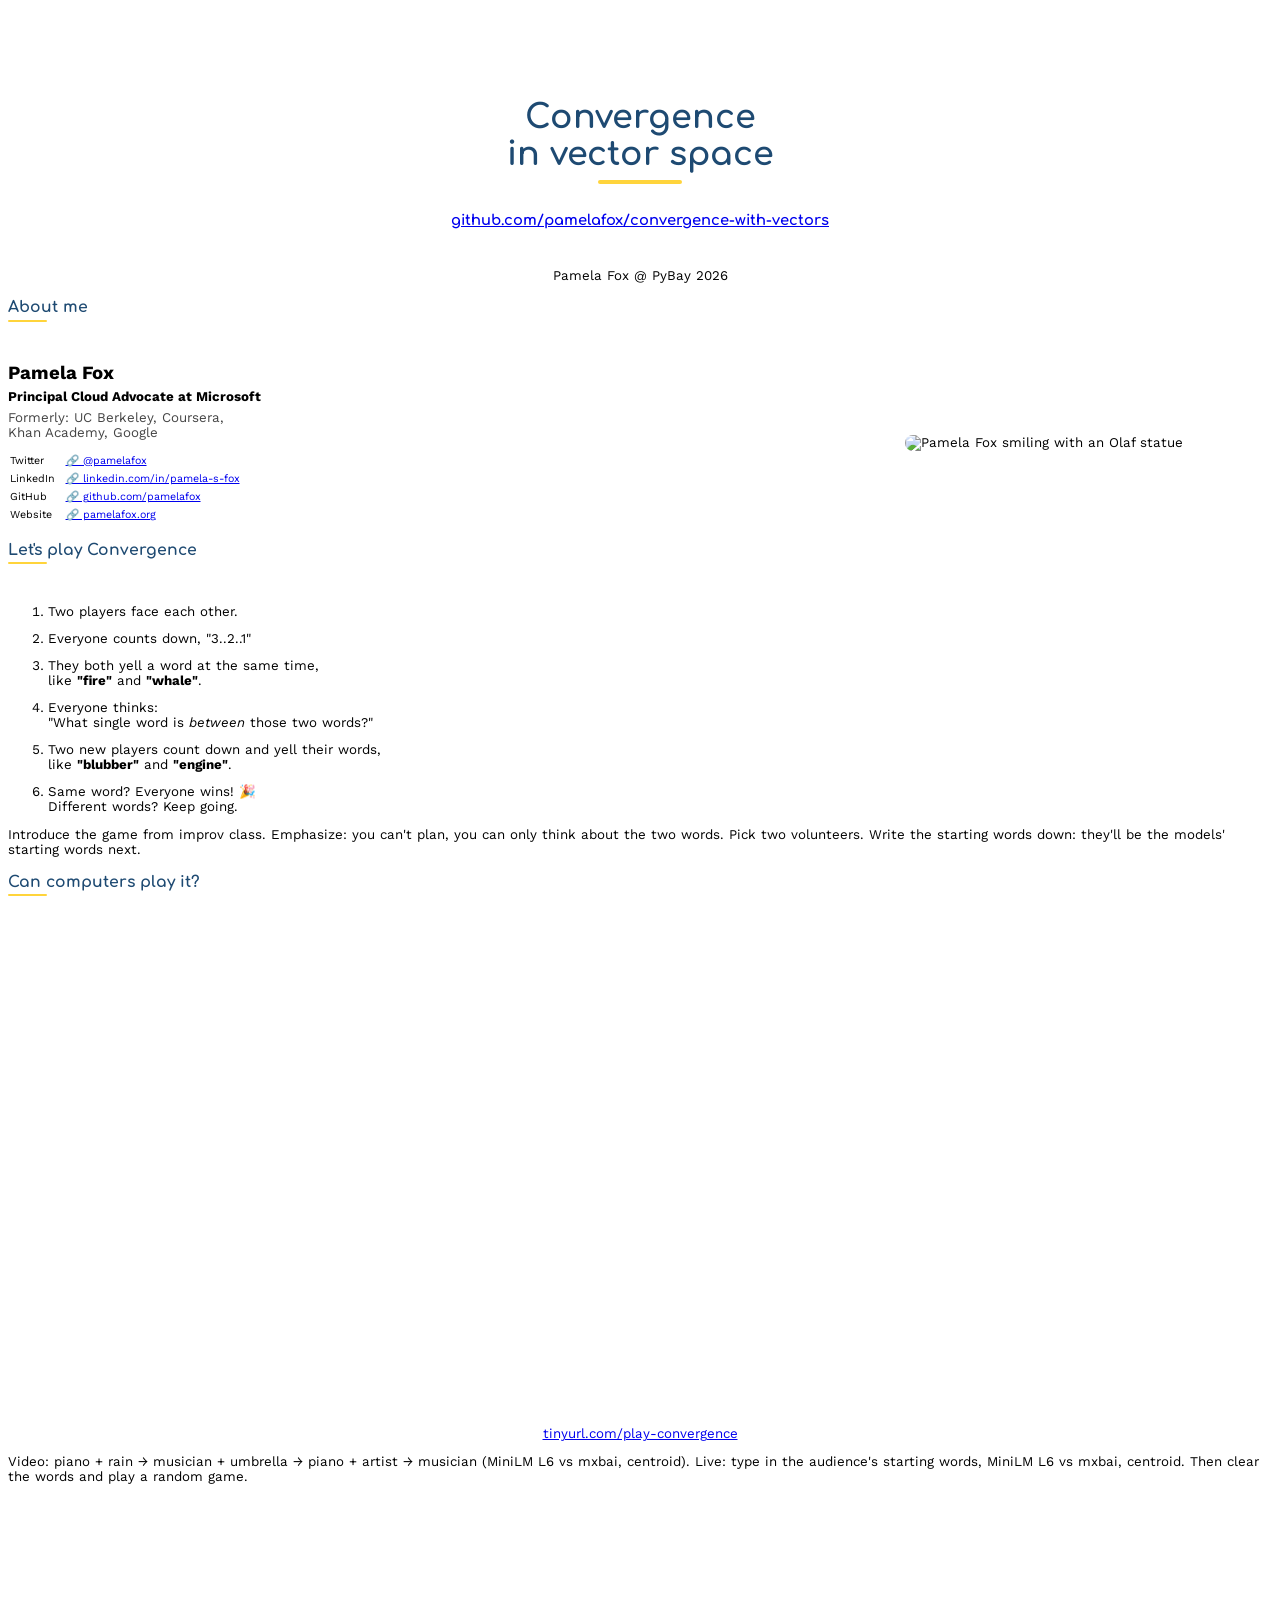
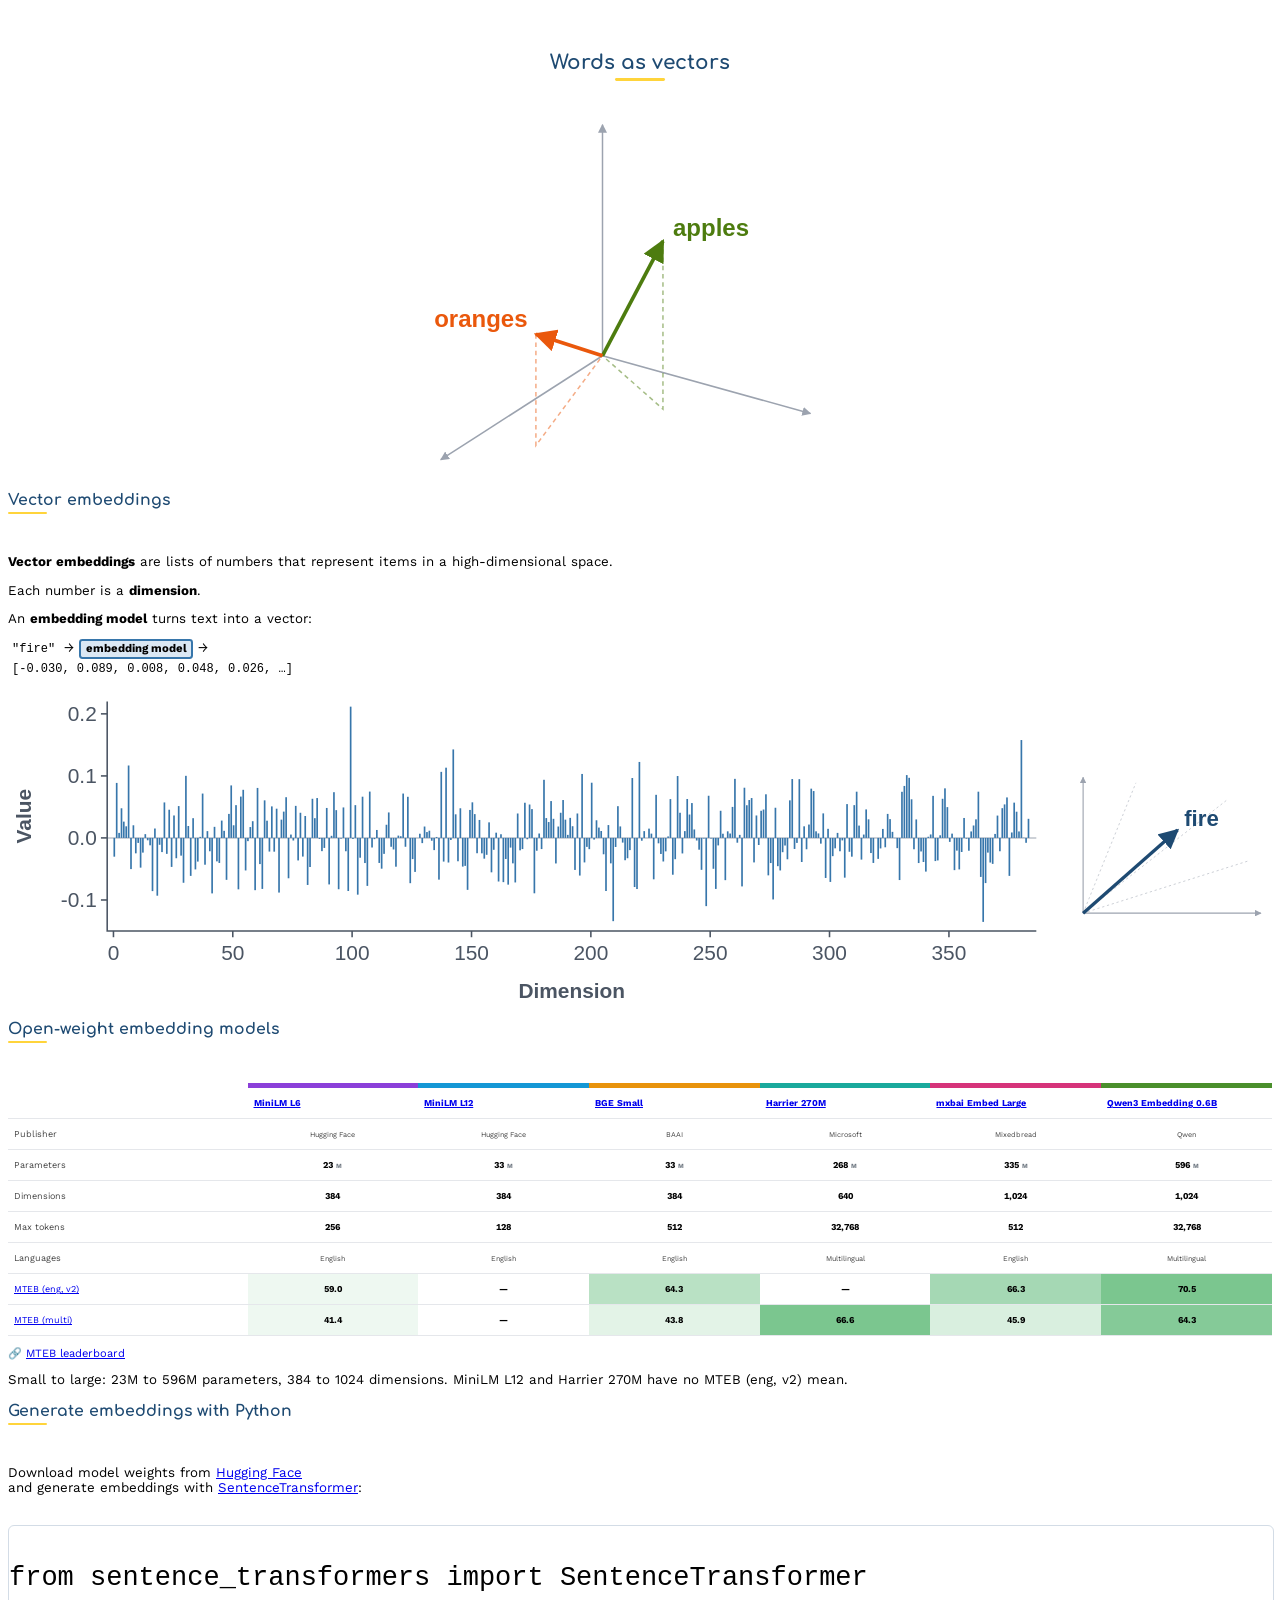
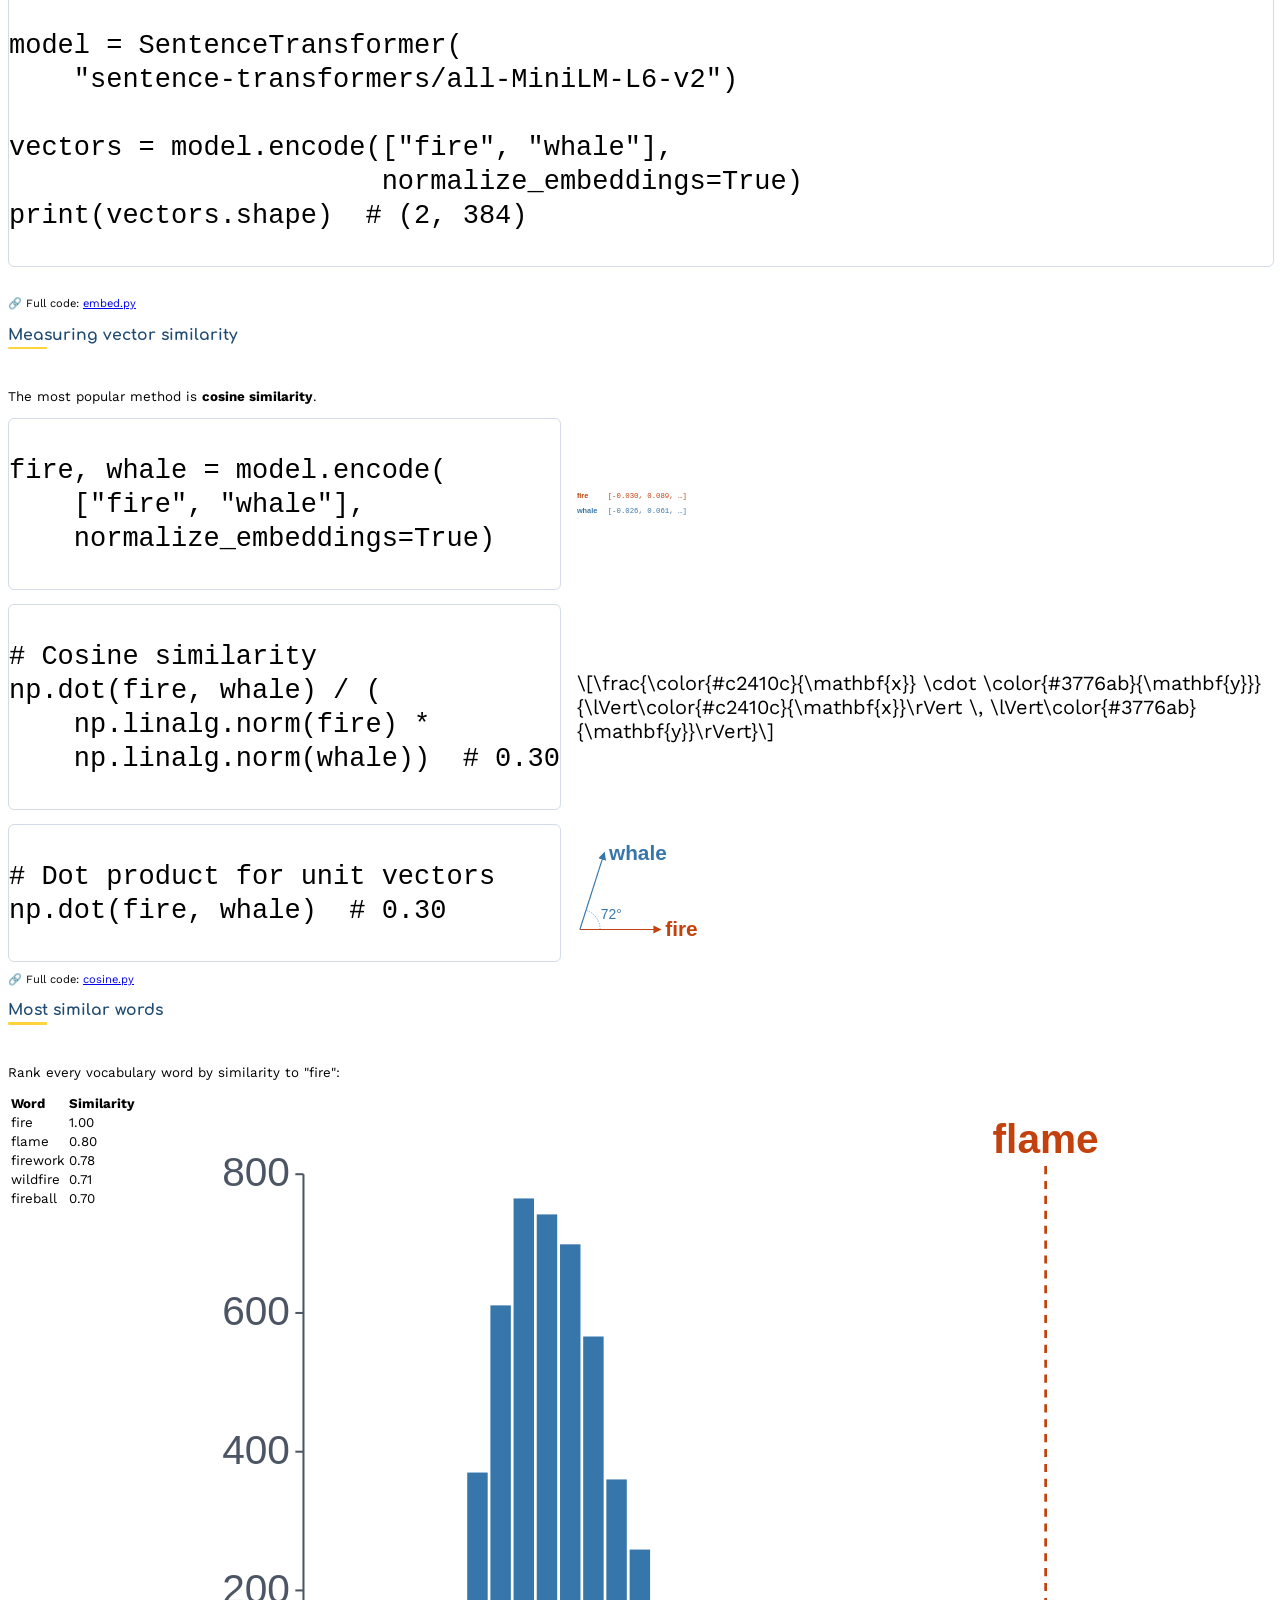
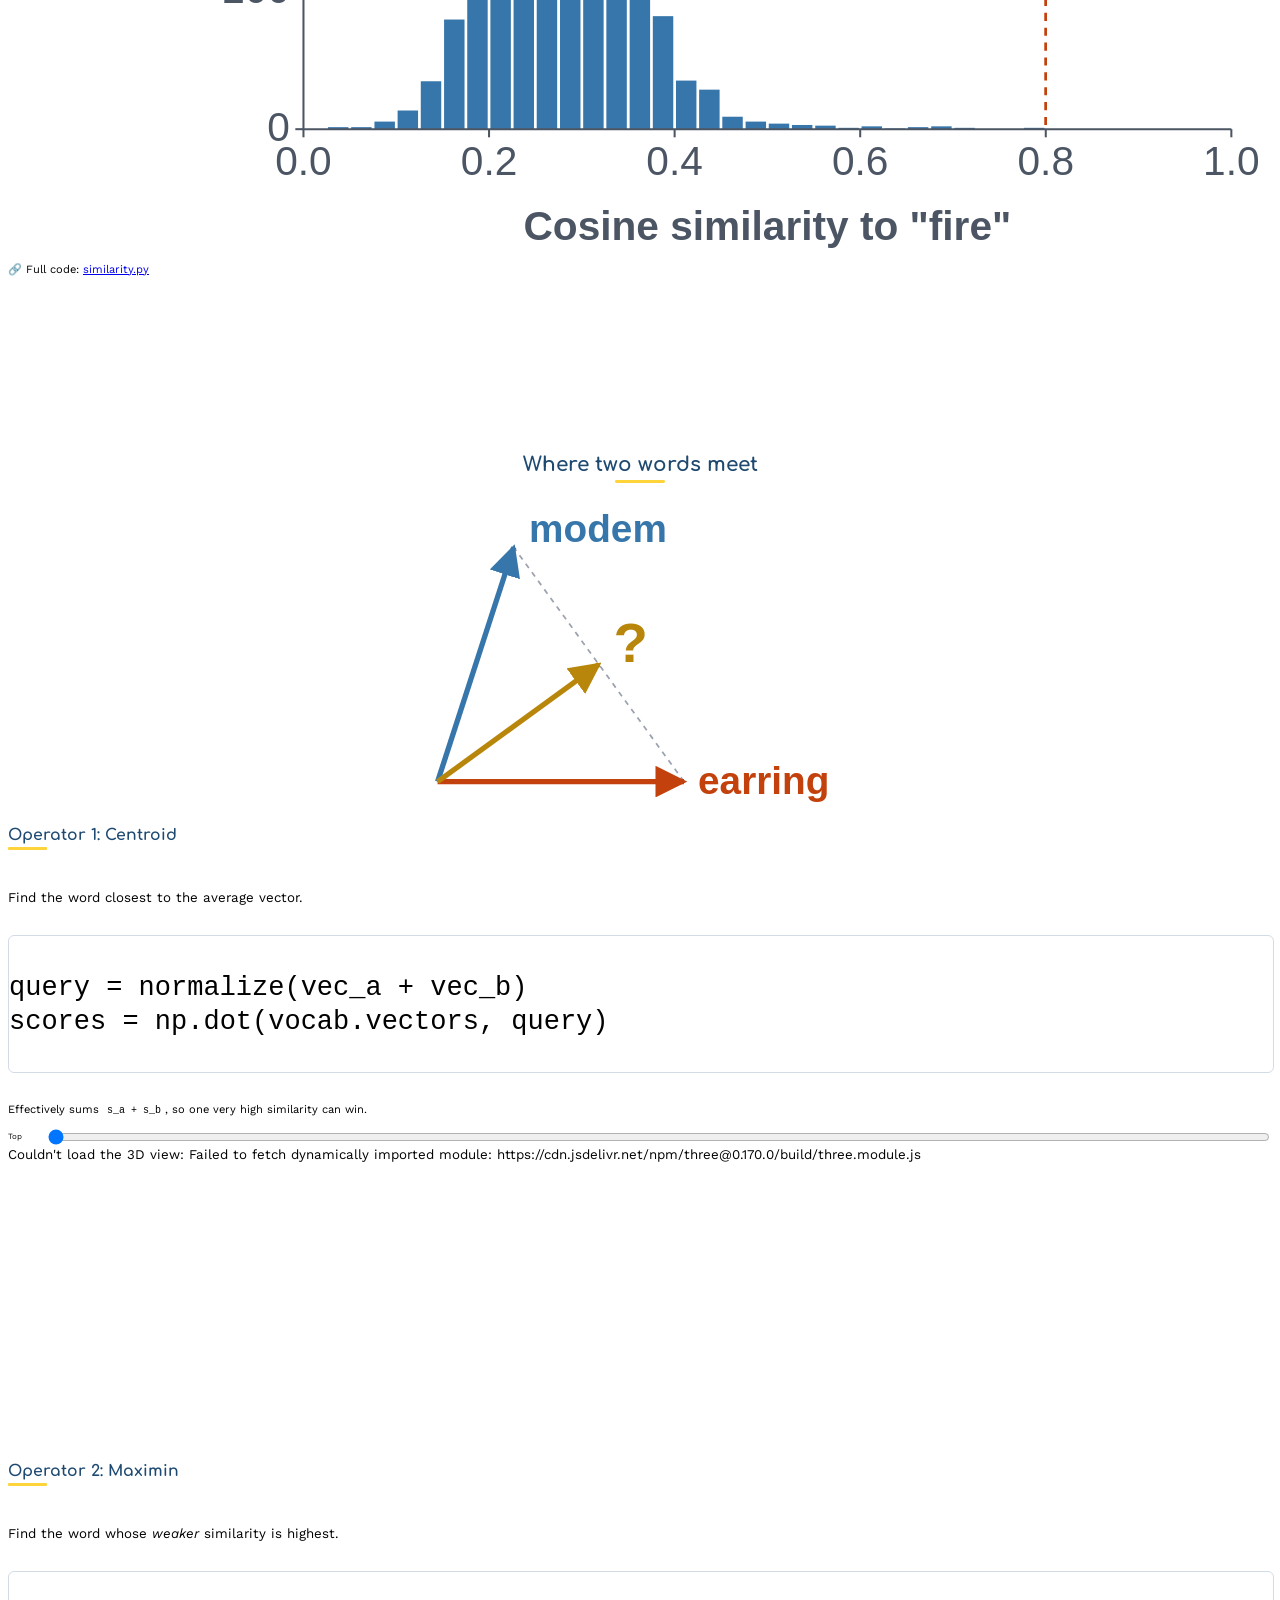
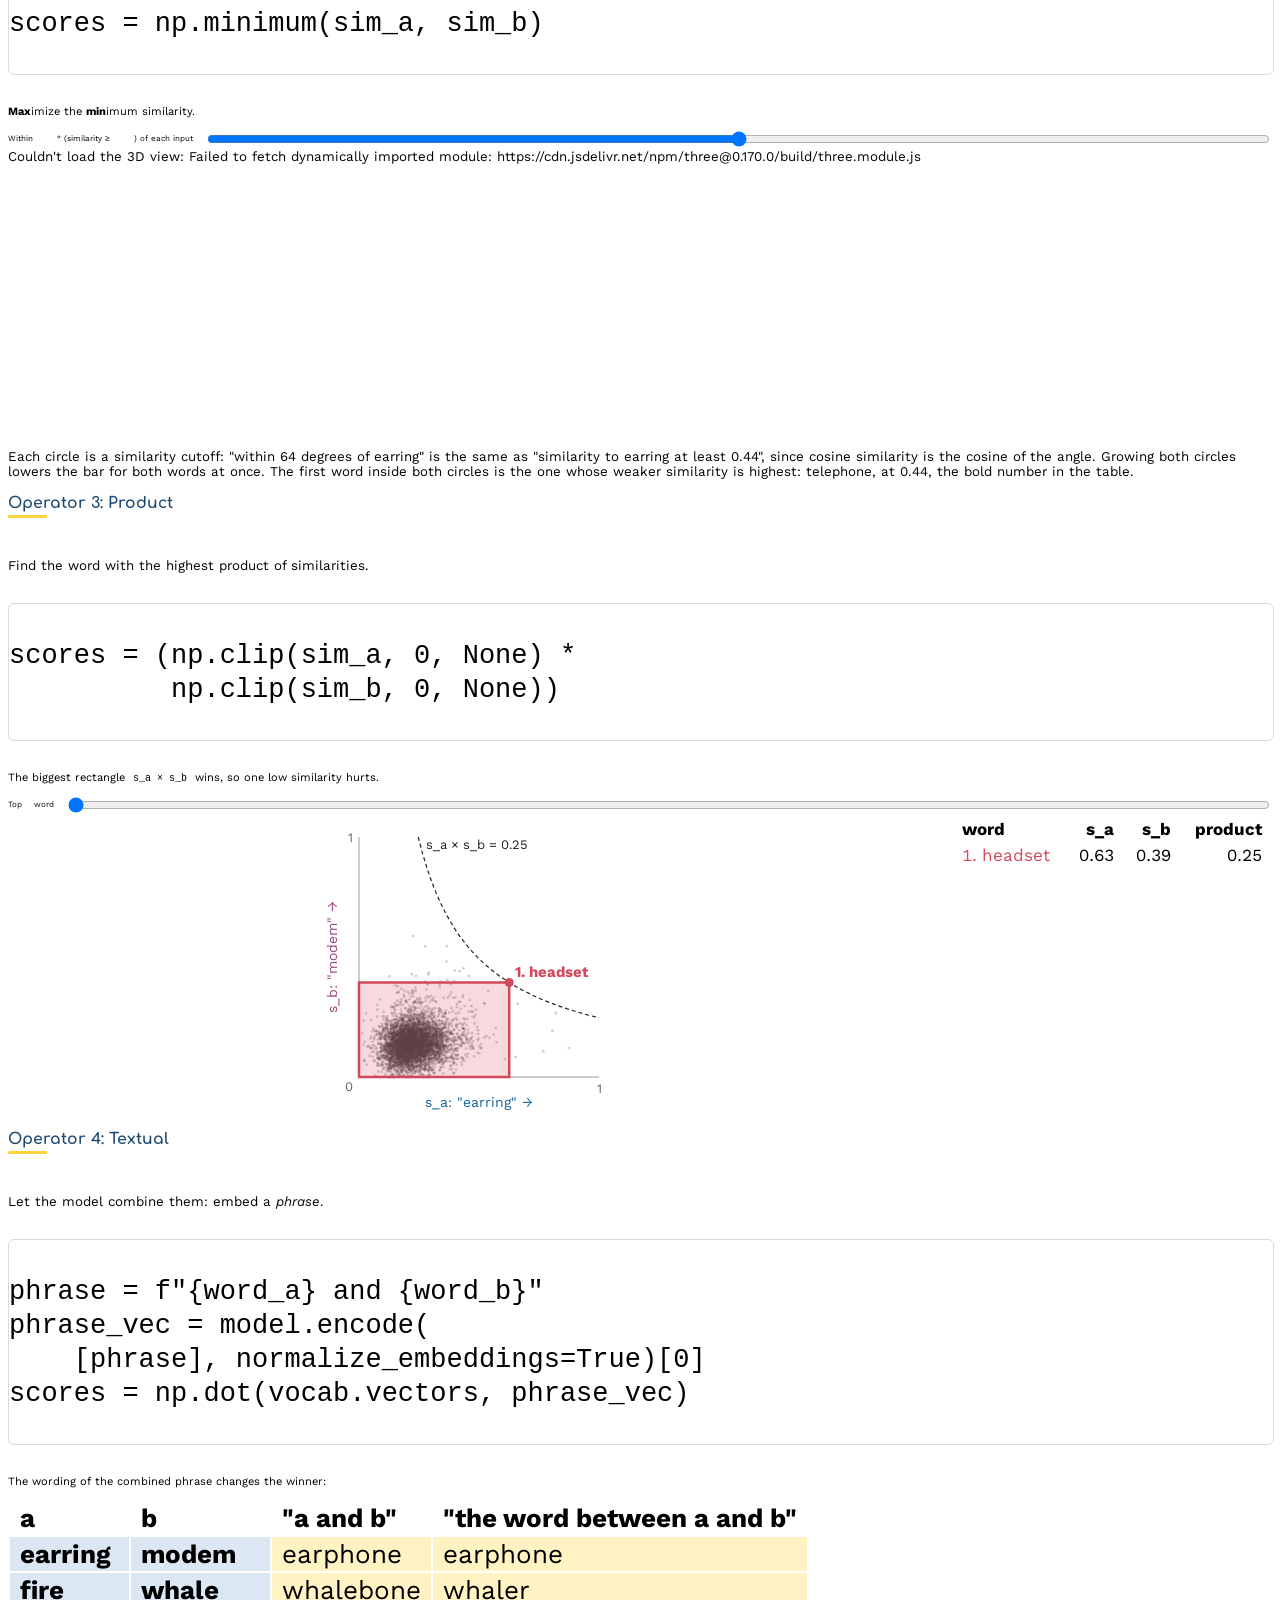
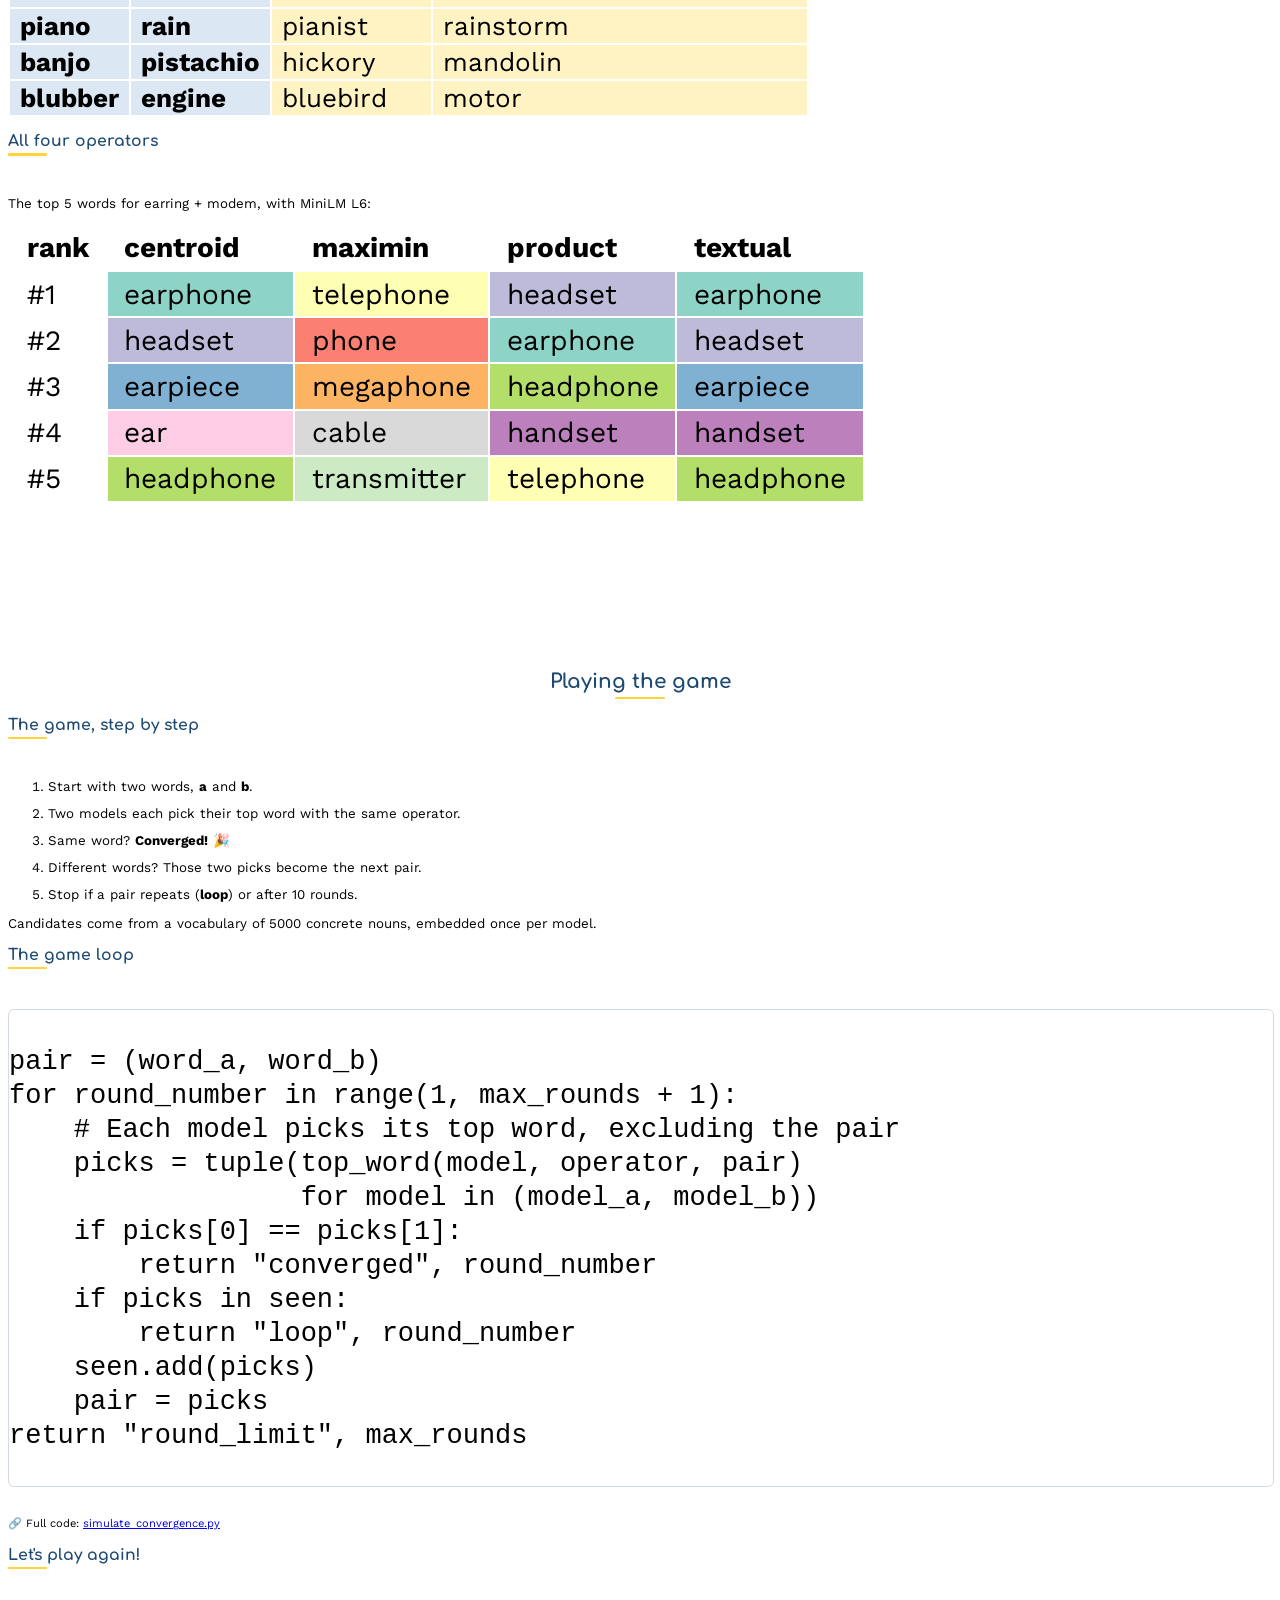
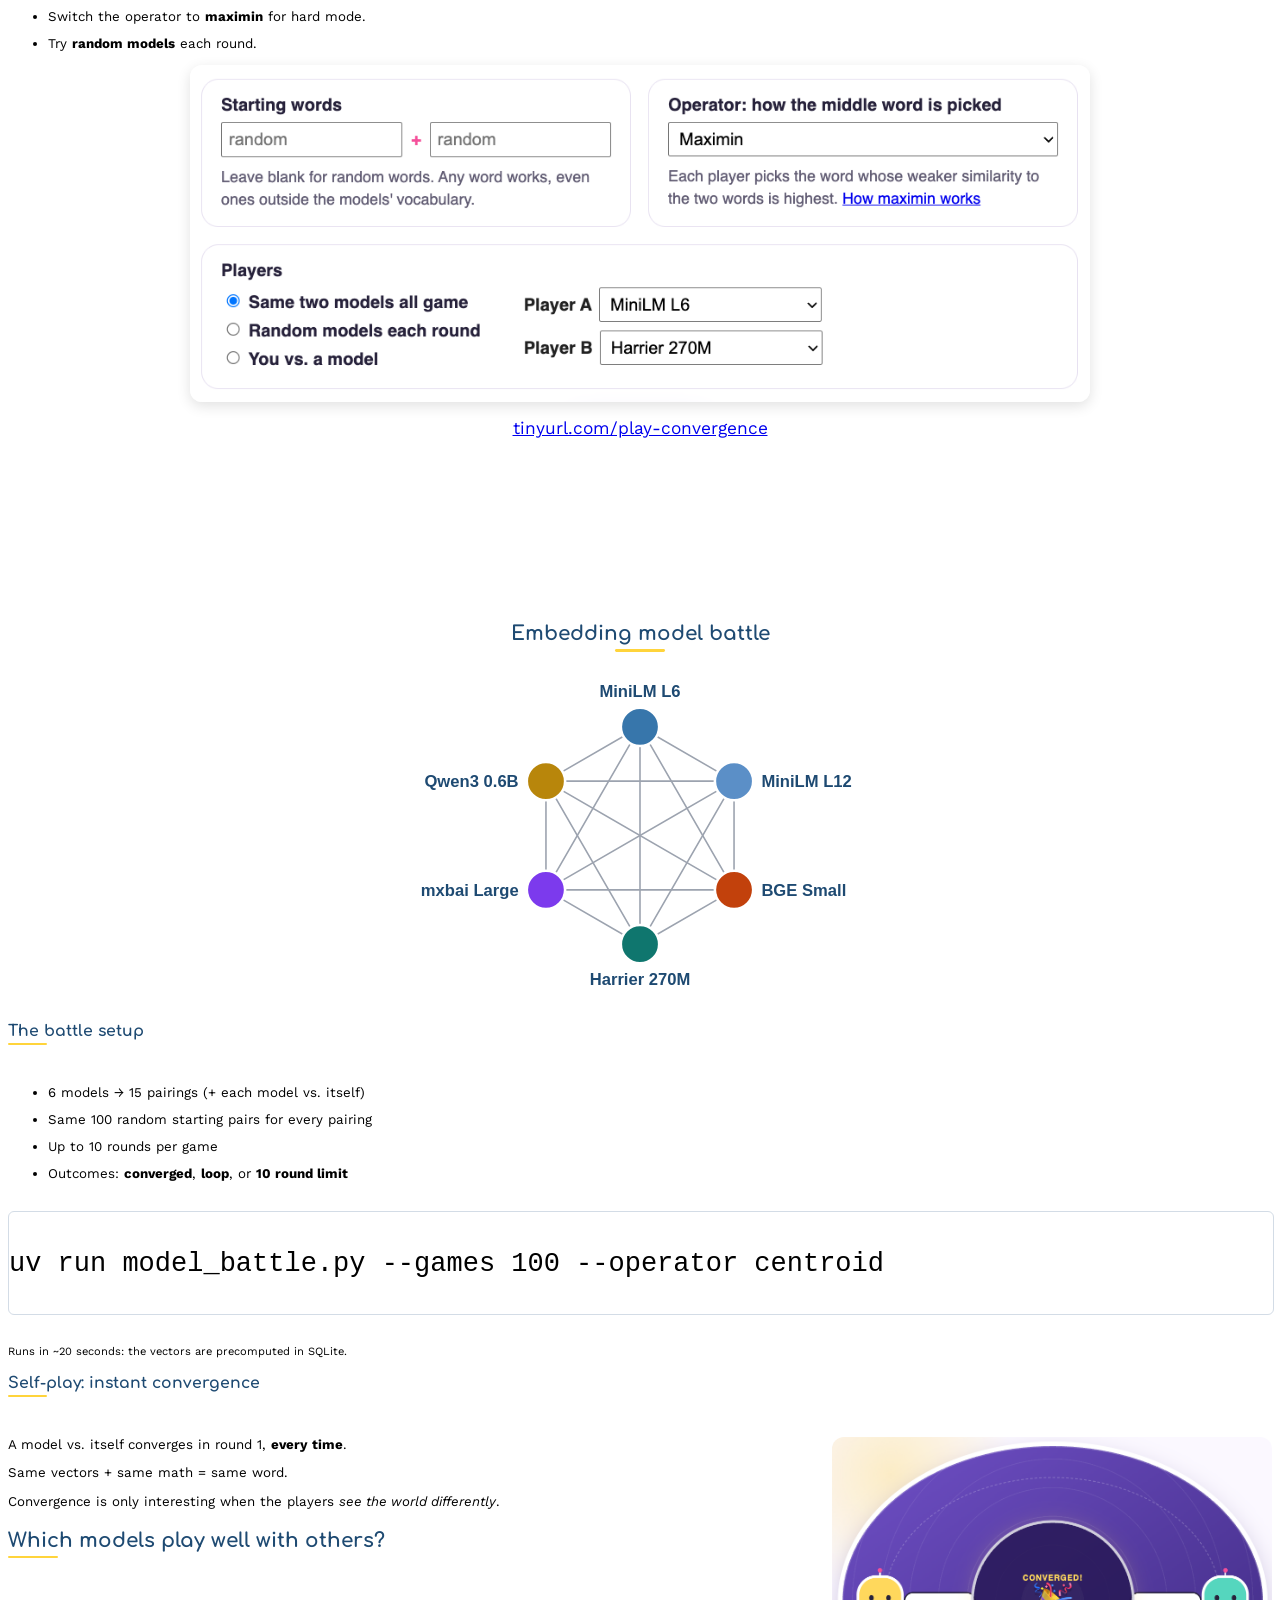
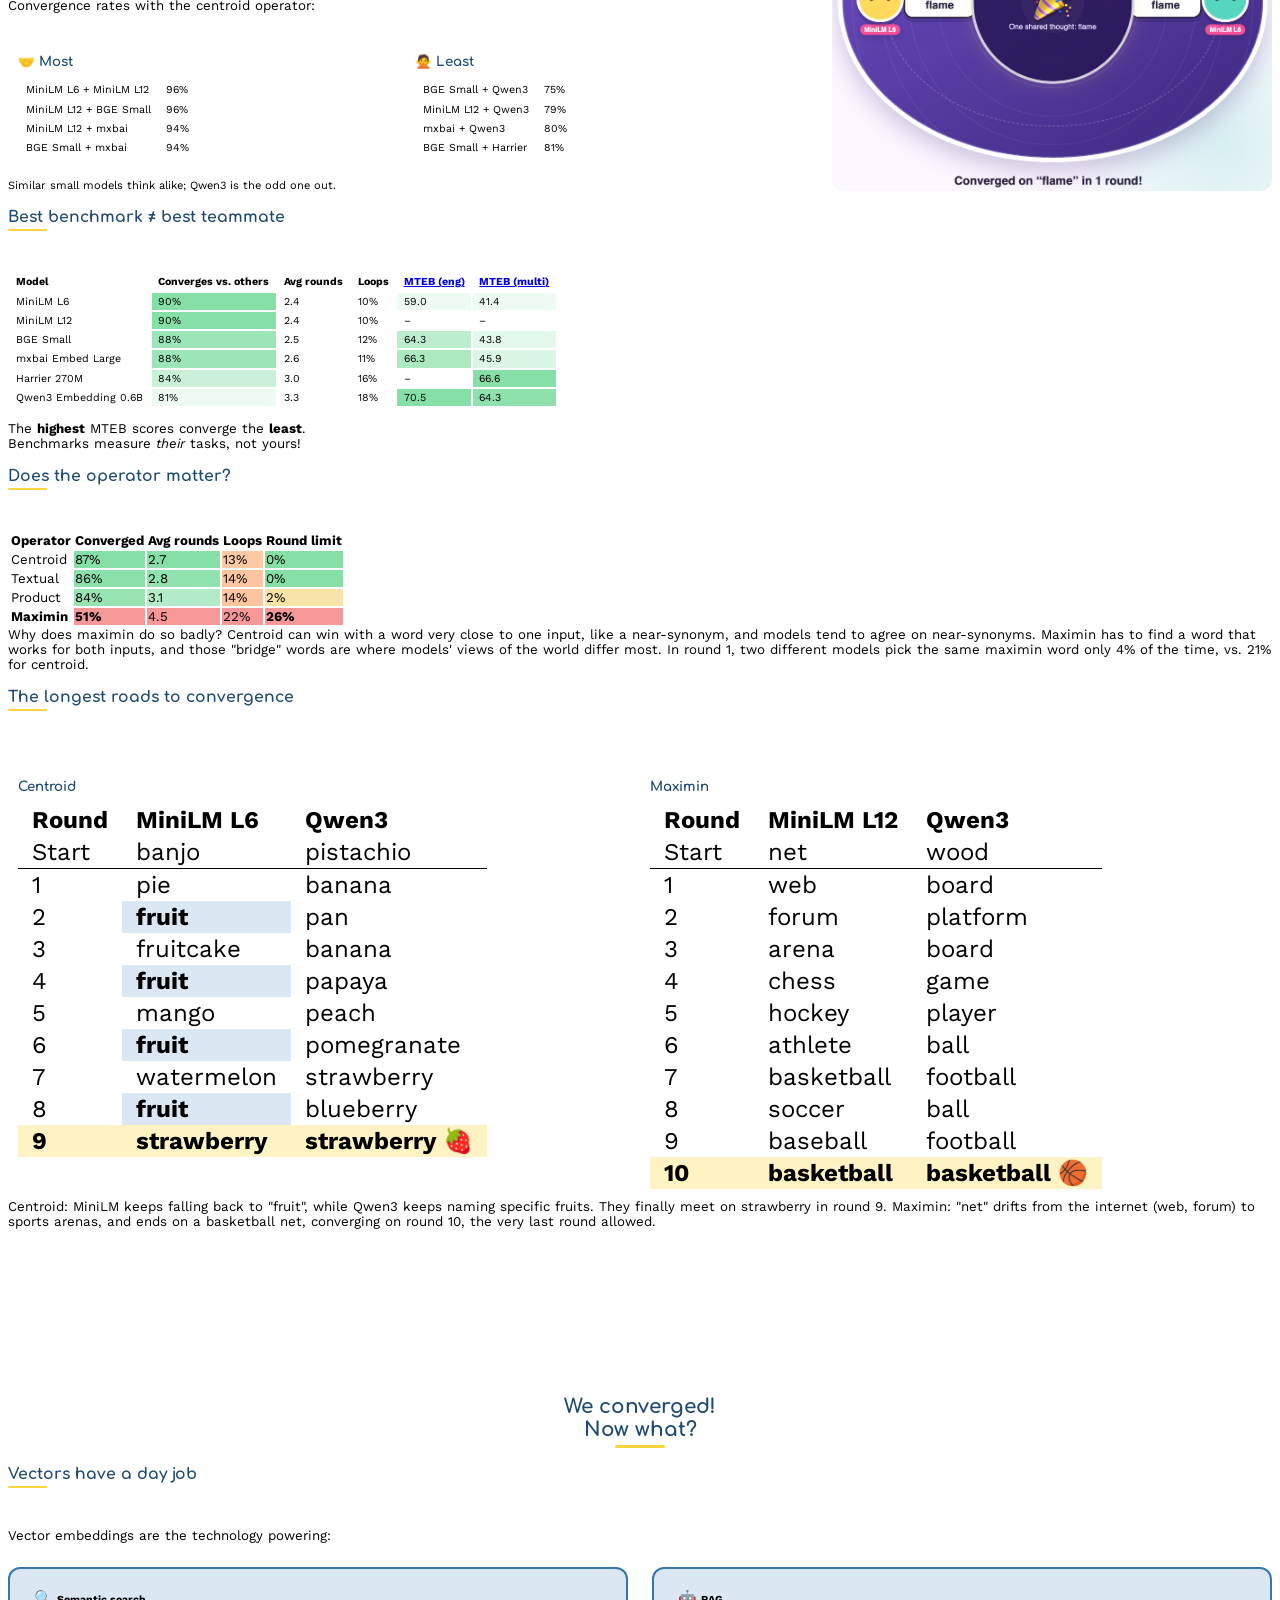
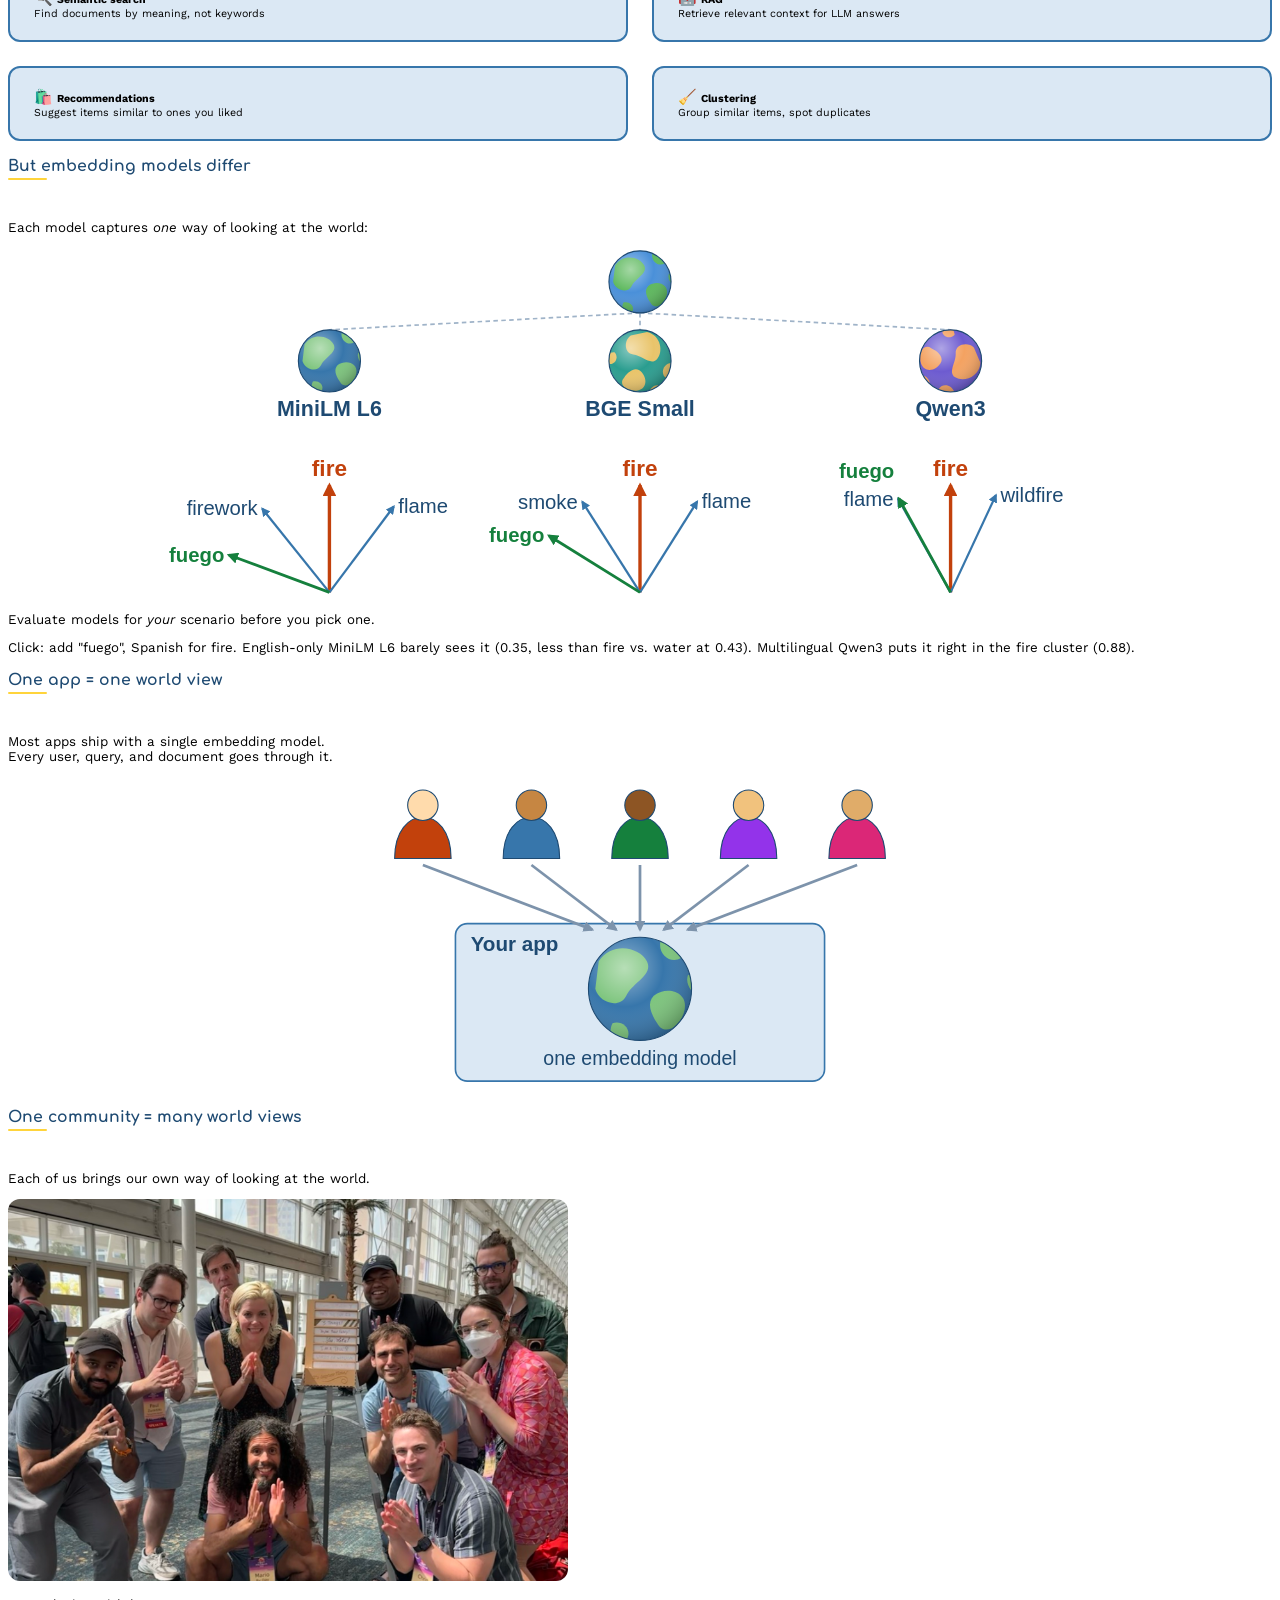
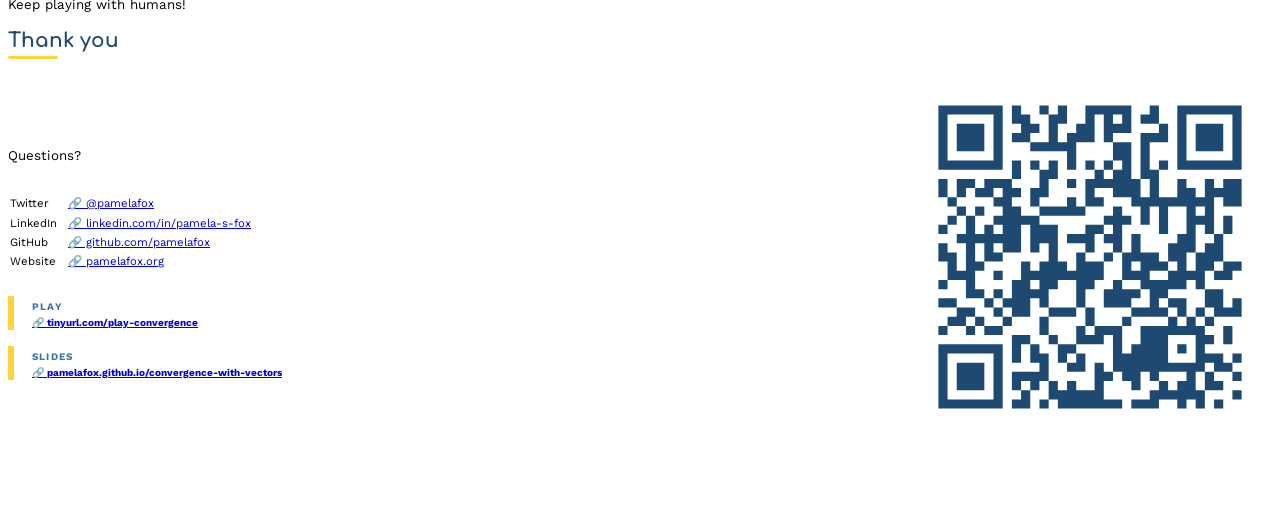
==== commit 2ed89f27: "Tests and tweaks" ====
--- a/docs/index.html
+++ b/docs/index.html
@@ -74,19 +74,12 @@
                 </ol>
                 <aside class="notes">
                     Introduce the game from improv class. Emphasize: you can't plan, you can only think about the two words.
-                </aside>
-            </section>
-
-            <section class="heading-only">
-                <h2>Your turn! 🎤</h2>
-                <p style="text-align:center; font-size:2em; margin-top:40px;">3… 2… 1…</p>
-                <aside class="notes">
                     Pick two volunteers. Write the starting words down: they'll be the models' starting words next.
                 </aside>
             </section>
 
             <section>
-                <h3>Now the models play!</h3>
+                <h3>Can computers play it?</h3>
                 <video data-autoplay muted loop playsinline src="slides_assets/models_play.mp4" style="display:block; margin:0 auto; height:480px;"
                     aria-label="Recording of the game: MiniLM L6 and mxbai Embed Large start from piano and rain, say musician and umbrella, then piano and artist, then both say musician"></video>
                 <p style="text-align:center; margin-top:10px;">
@@ -132,7 +125,7 @@
                         </tr>
                     </thead>
                     <tbody>
-                        <tr class="published-by"><th>Published by</th><td>Hugging Face</td><td>Hugging Face</td><td>BAAI</td><td>Microsoft</td><td>Mixedbread</td><td>Qwen</td></tr>
+                        <tr class="published-by"><th>Publisher</th><td>Hugging Face</td><td>Hugging Face</td><td>BAAI</td><td>Microsoft</td><td>Mixedbread</td><td>Qwen</td></tr>
                         <tr><th>Parameters</th><td>23 <small>M</small></td><td>33 <small>M</small></td><td>33 <small>M</small></td><td>268 <small>M</small></td><td>335 <small>M</small></td><td>596 <small>M</small></td></tr>
                         <tr><th>Dimensions</th><td>384</td><td>384</td><td>384</td><td>640</td><td>1,024</td><td>1,024</td></tr>
                         <tr><th>Max tokens</th><td>256</td><td>128</td><td>512</td><td>32,768</td><td>512</td><td>32,768</td></tr>
@@ -389,7 +382,7 @@
             </section>
 
             <section>
-                <h3>Which pairs converge most?</h3>
+                <h3 style="font-size:1.5em">Which models play well with others?</h3>
 
                 <p>Convergence rates with the centroid operator:</p>
                 <div class="row">
--- a/docs/slides_assets/slides.css
+++ b/docs/slides_assets/slides.css
@@ -439,7 +439,7 @@
   }
 
   .reveal .questions-layout table.about-links td {
-    font-size: 0.7em;
+    font-size: 0.85em;
   }
 
   .reveal .card {
@@ -457,7 +457,7 @@
 
   .reveal .card p {
     margin: 4px 0 0;
-    font-size: 0.6em;
+    font-size: 0.75em;
   }
 
   .about-photo {
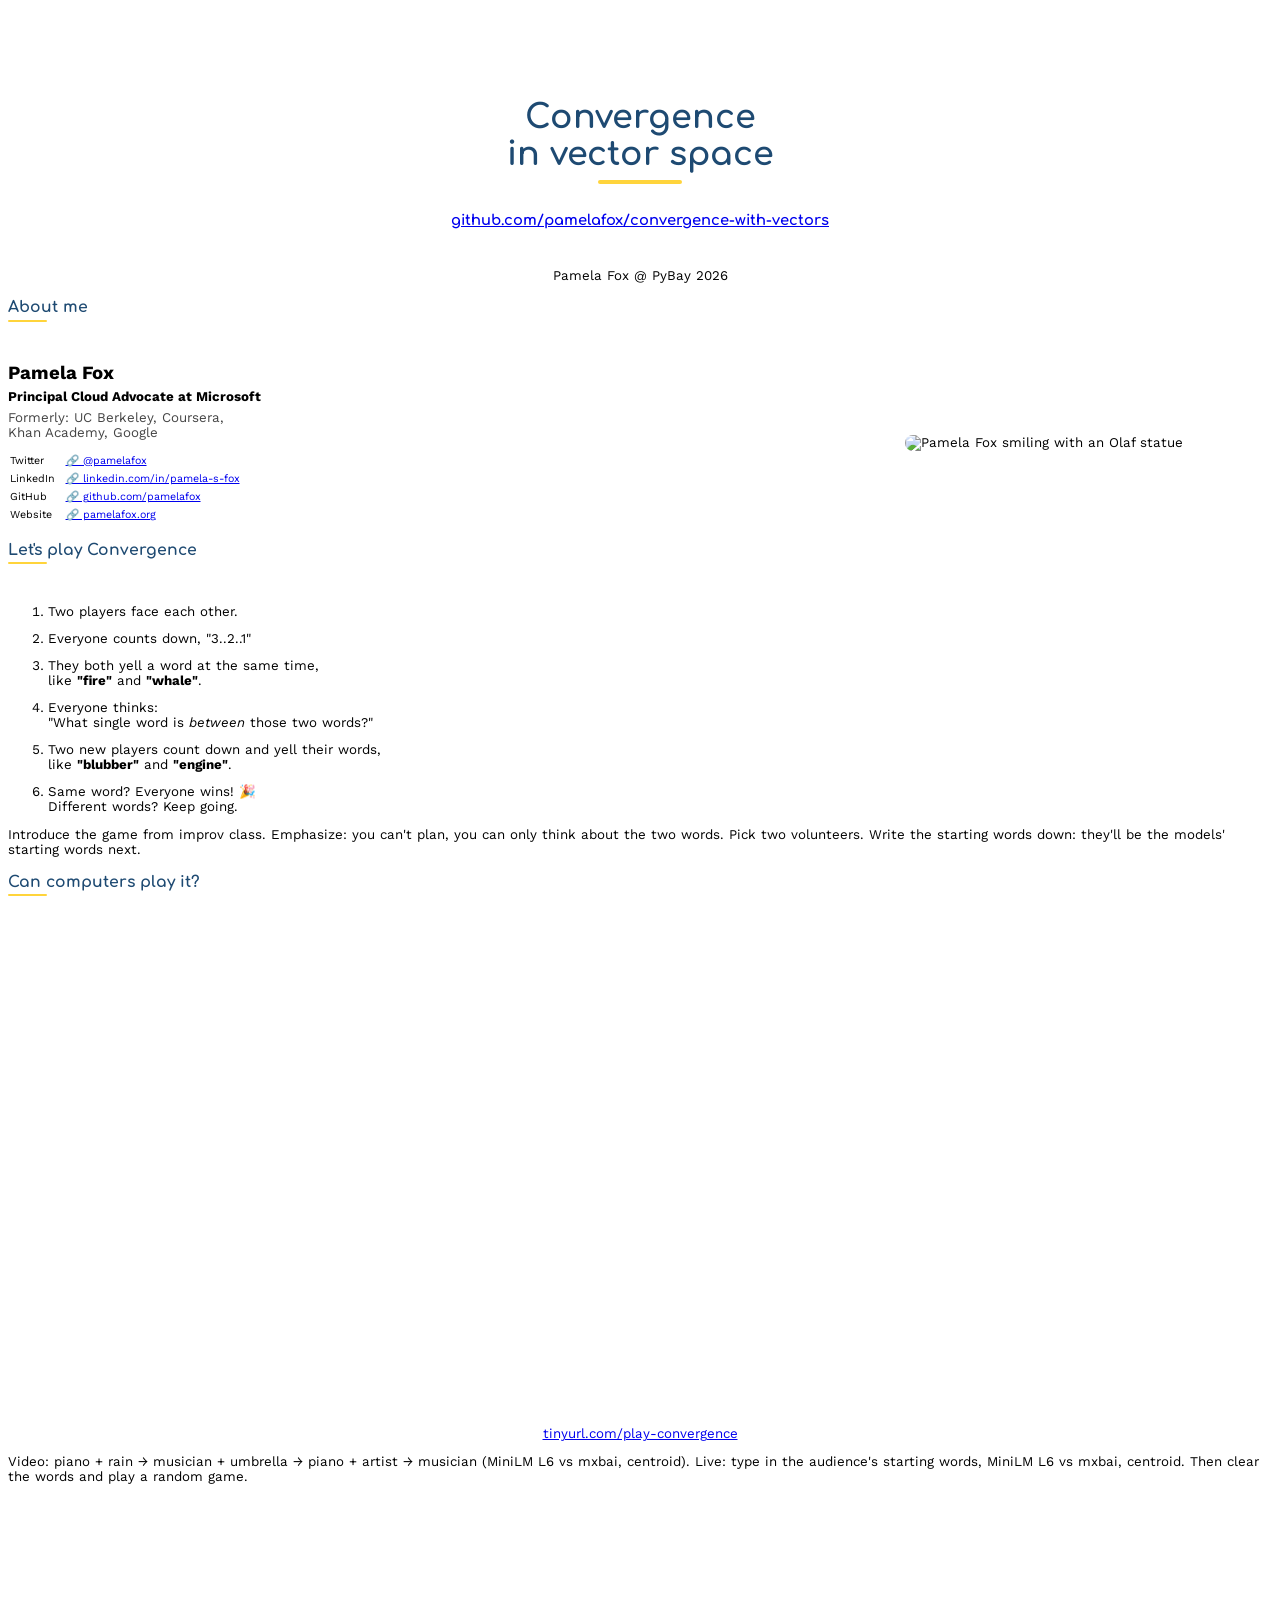
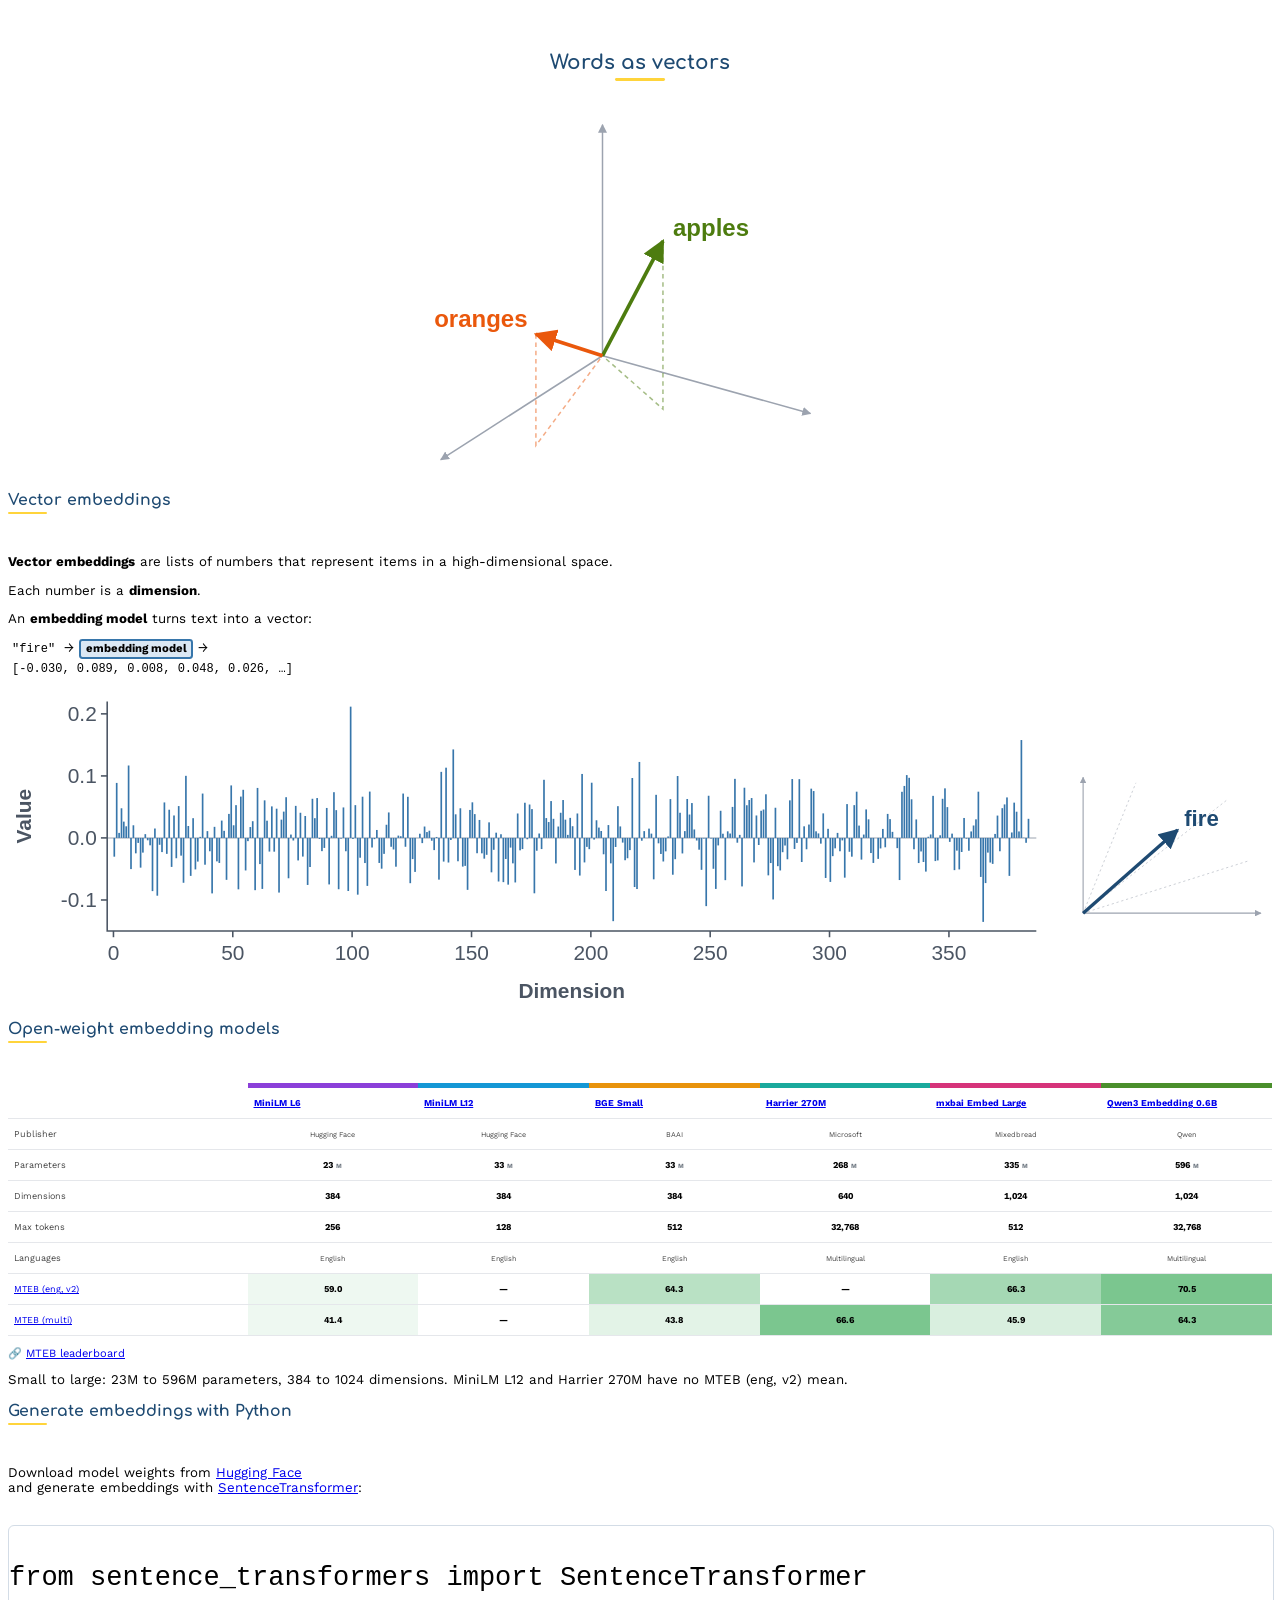
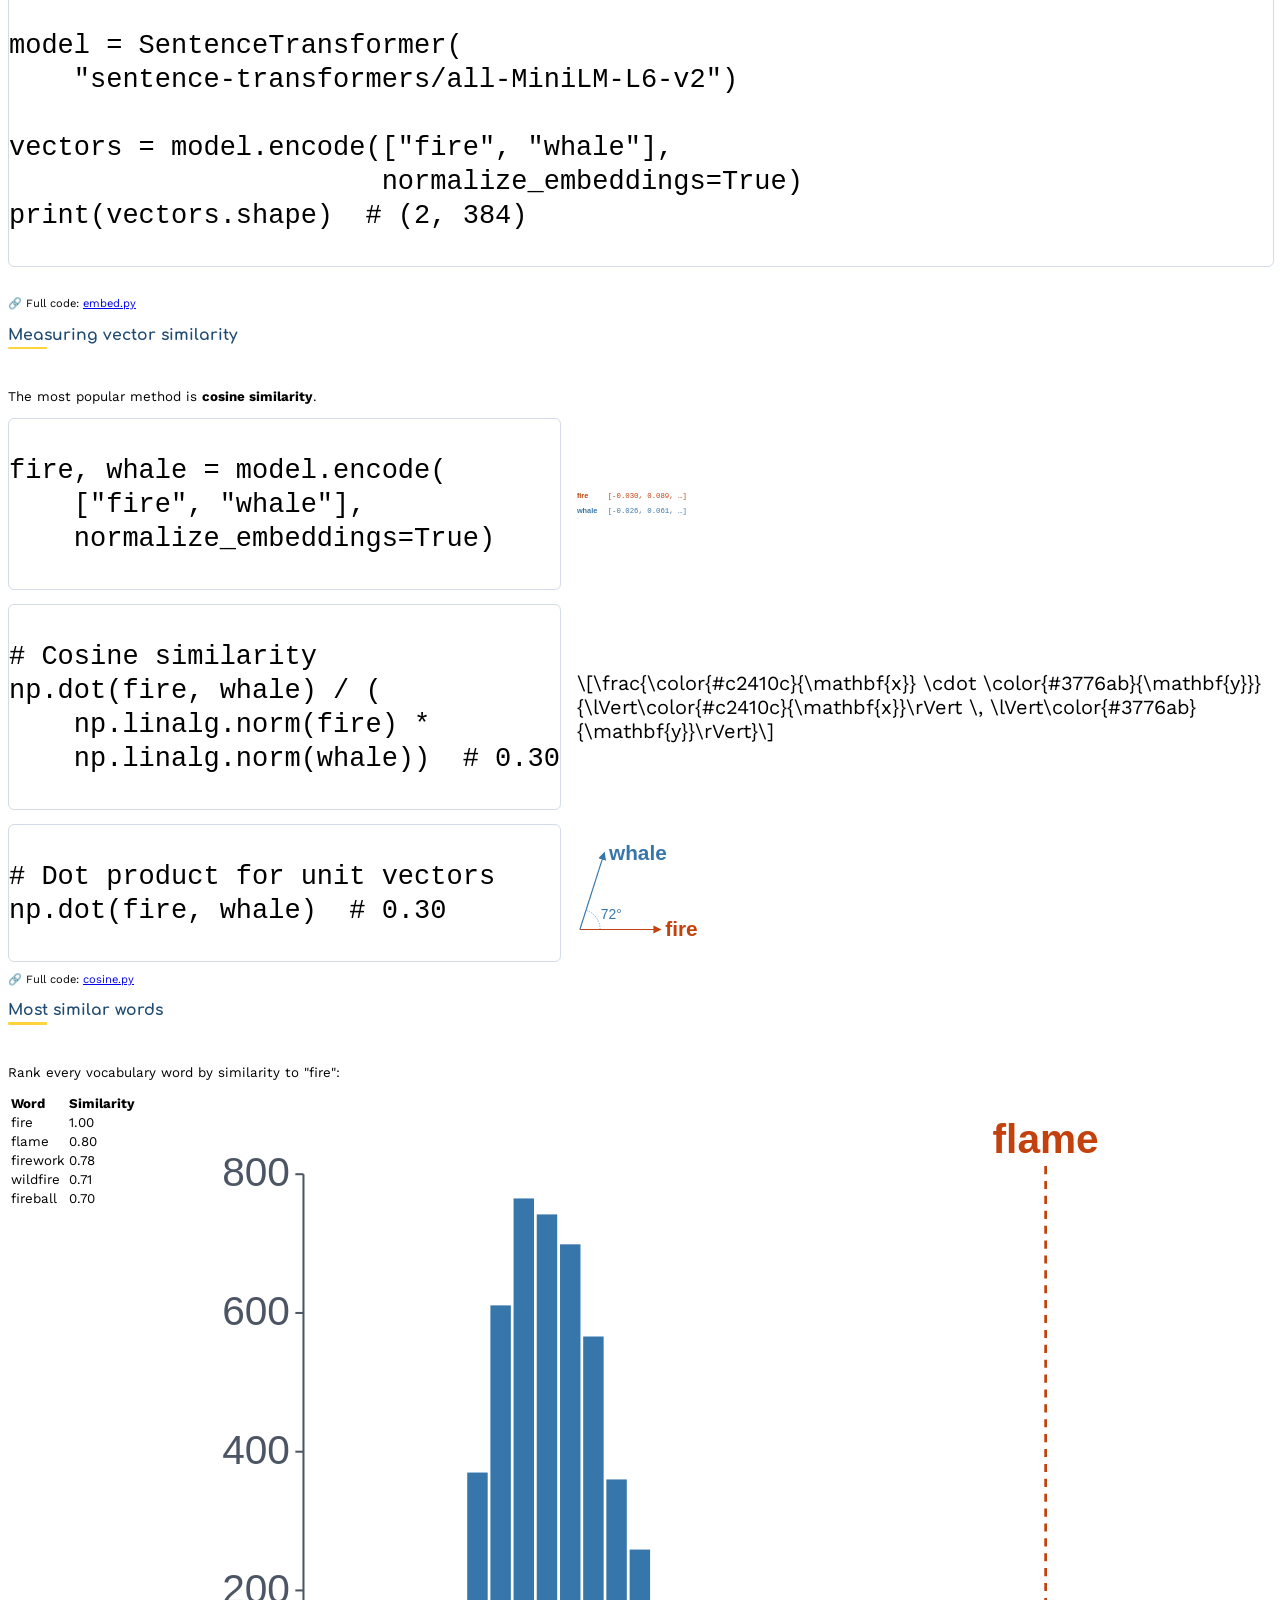
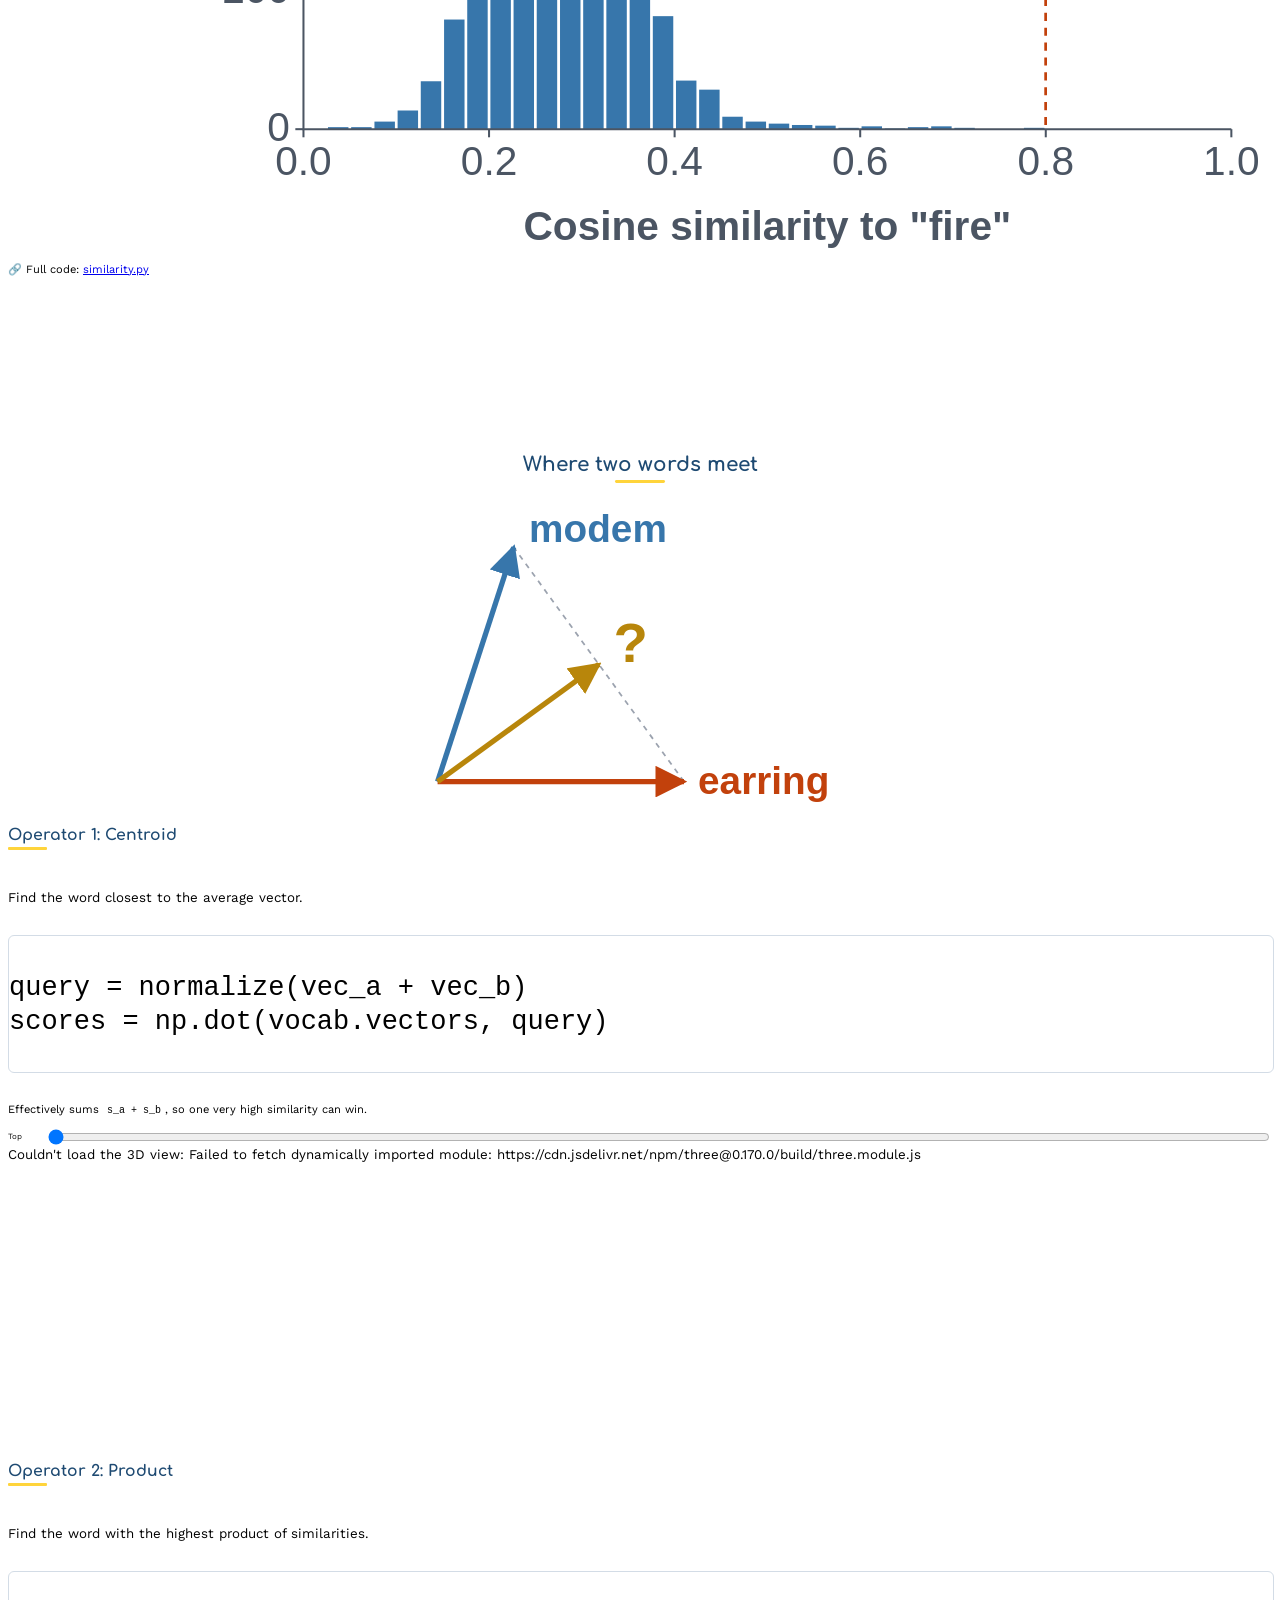
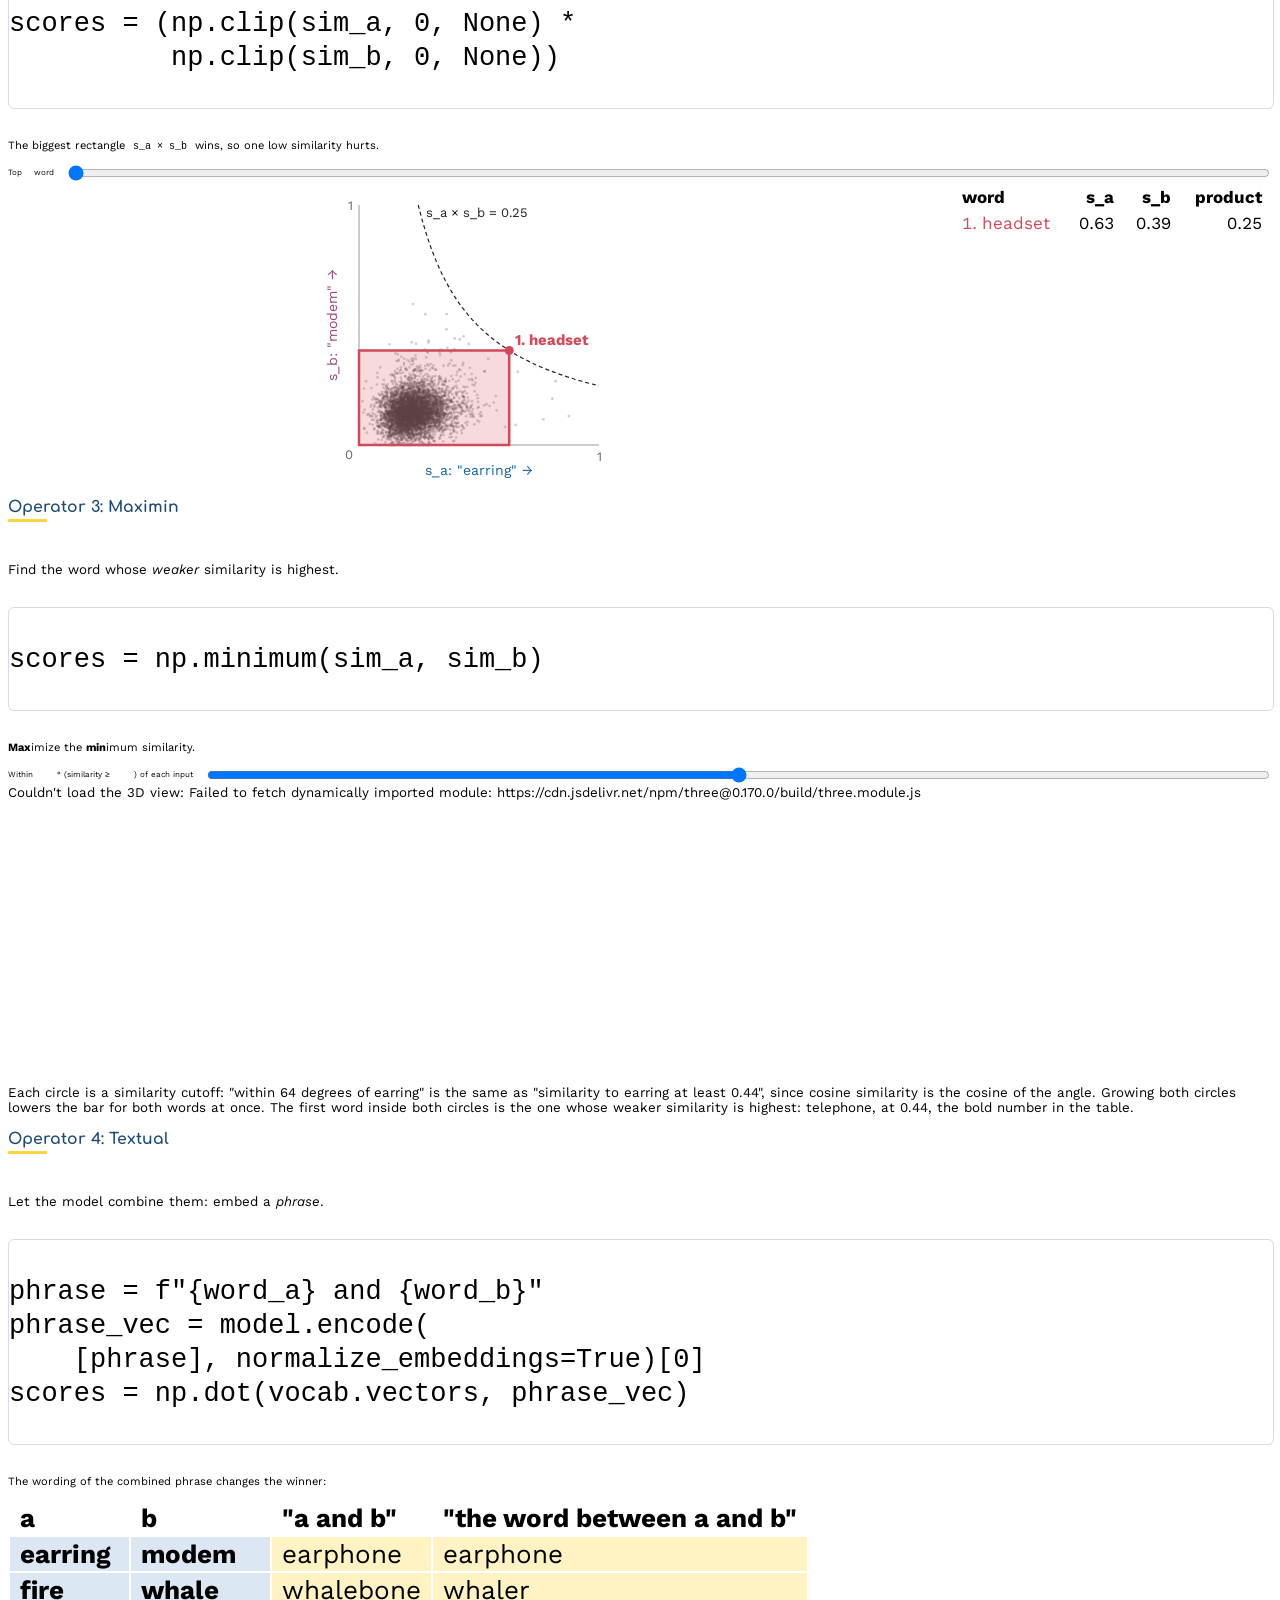
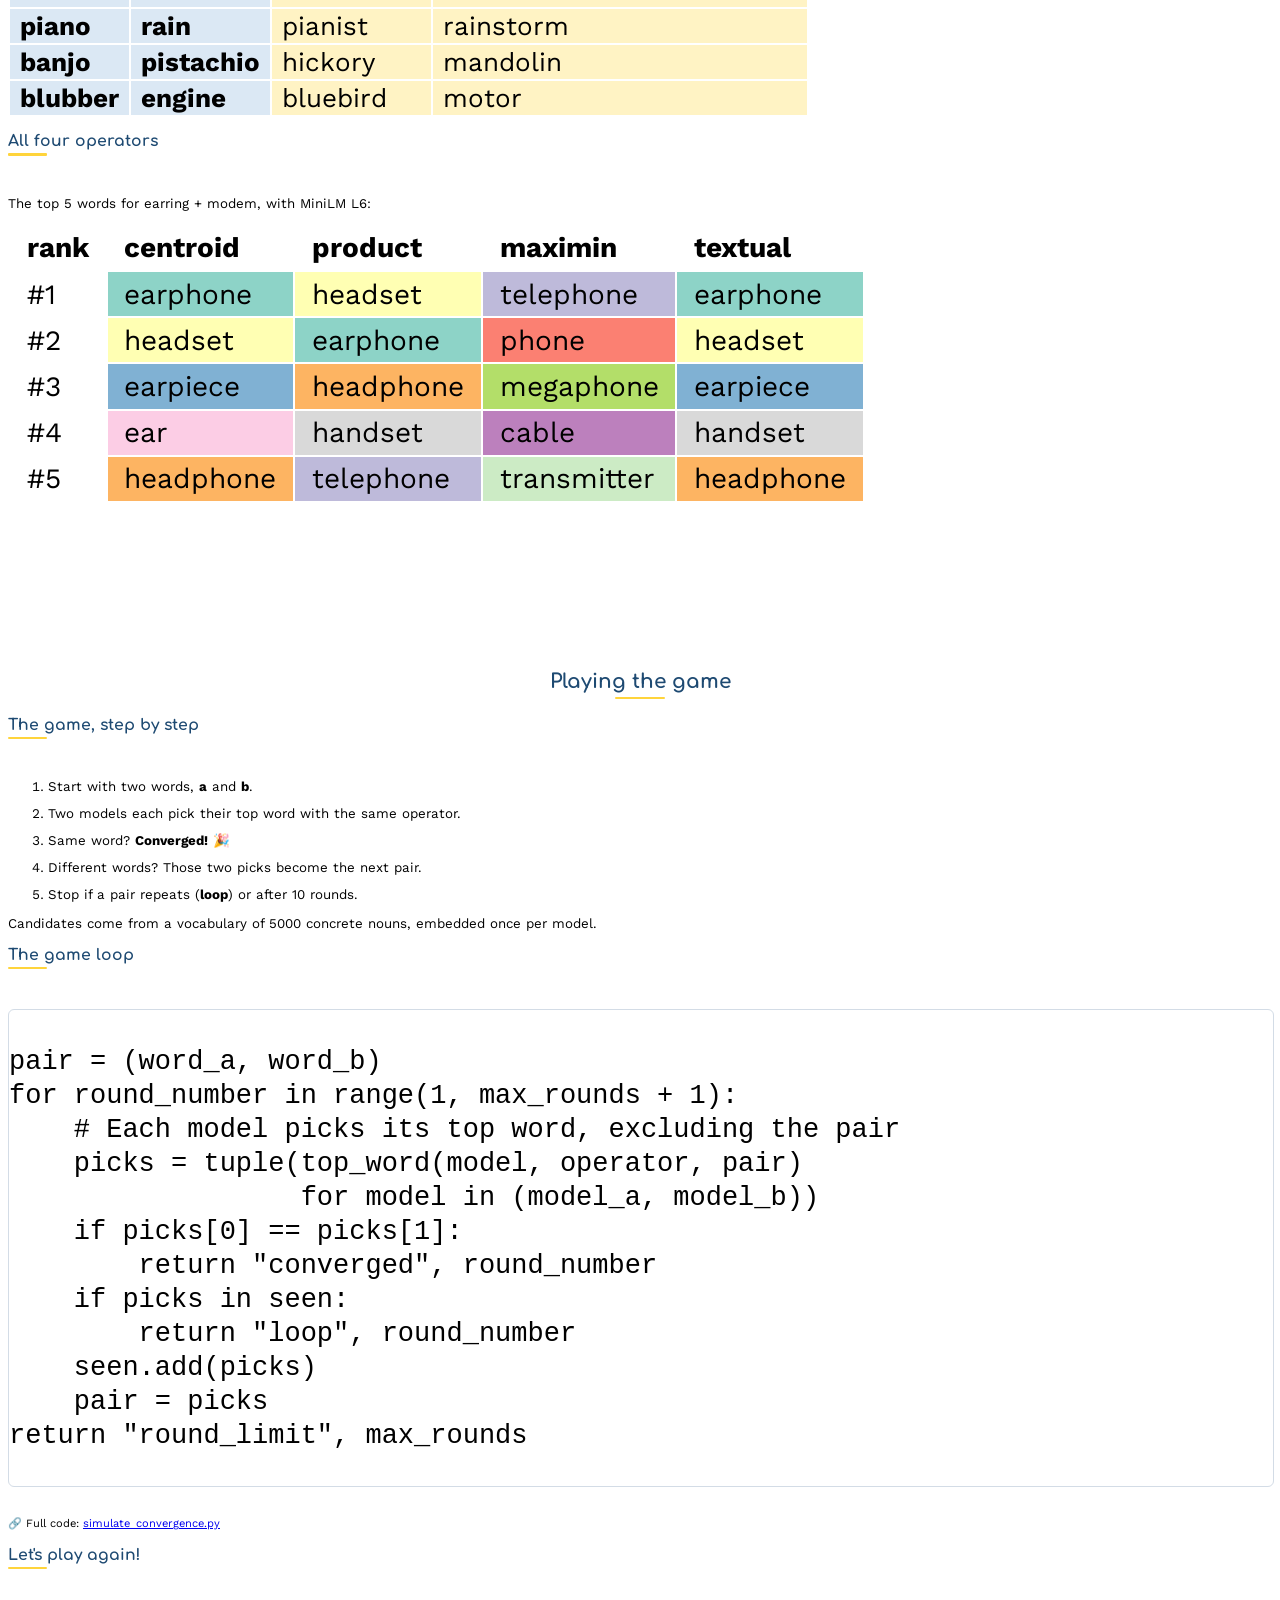
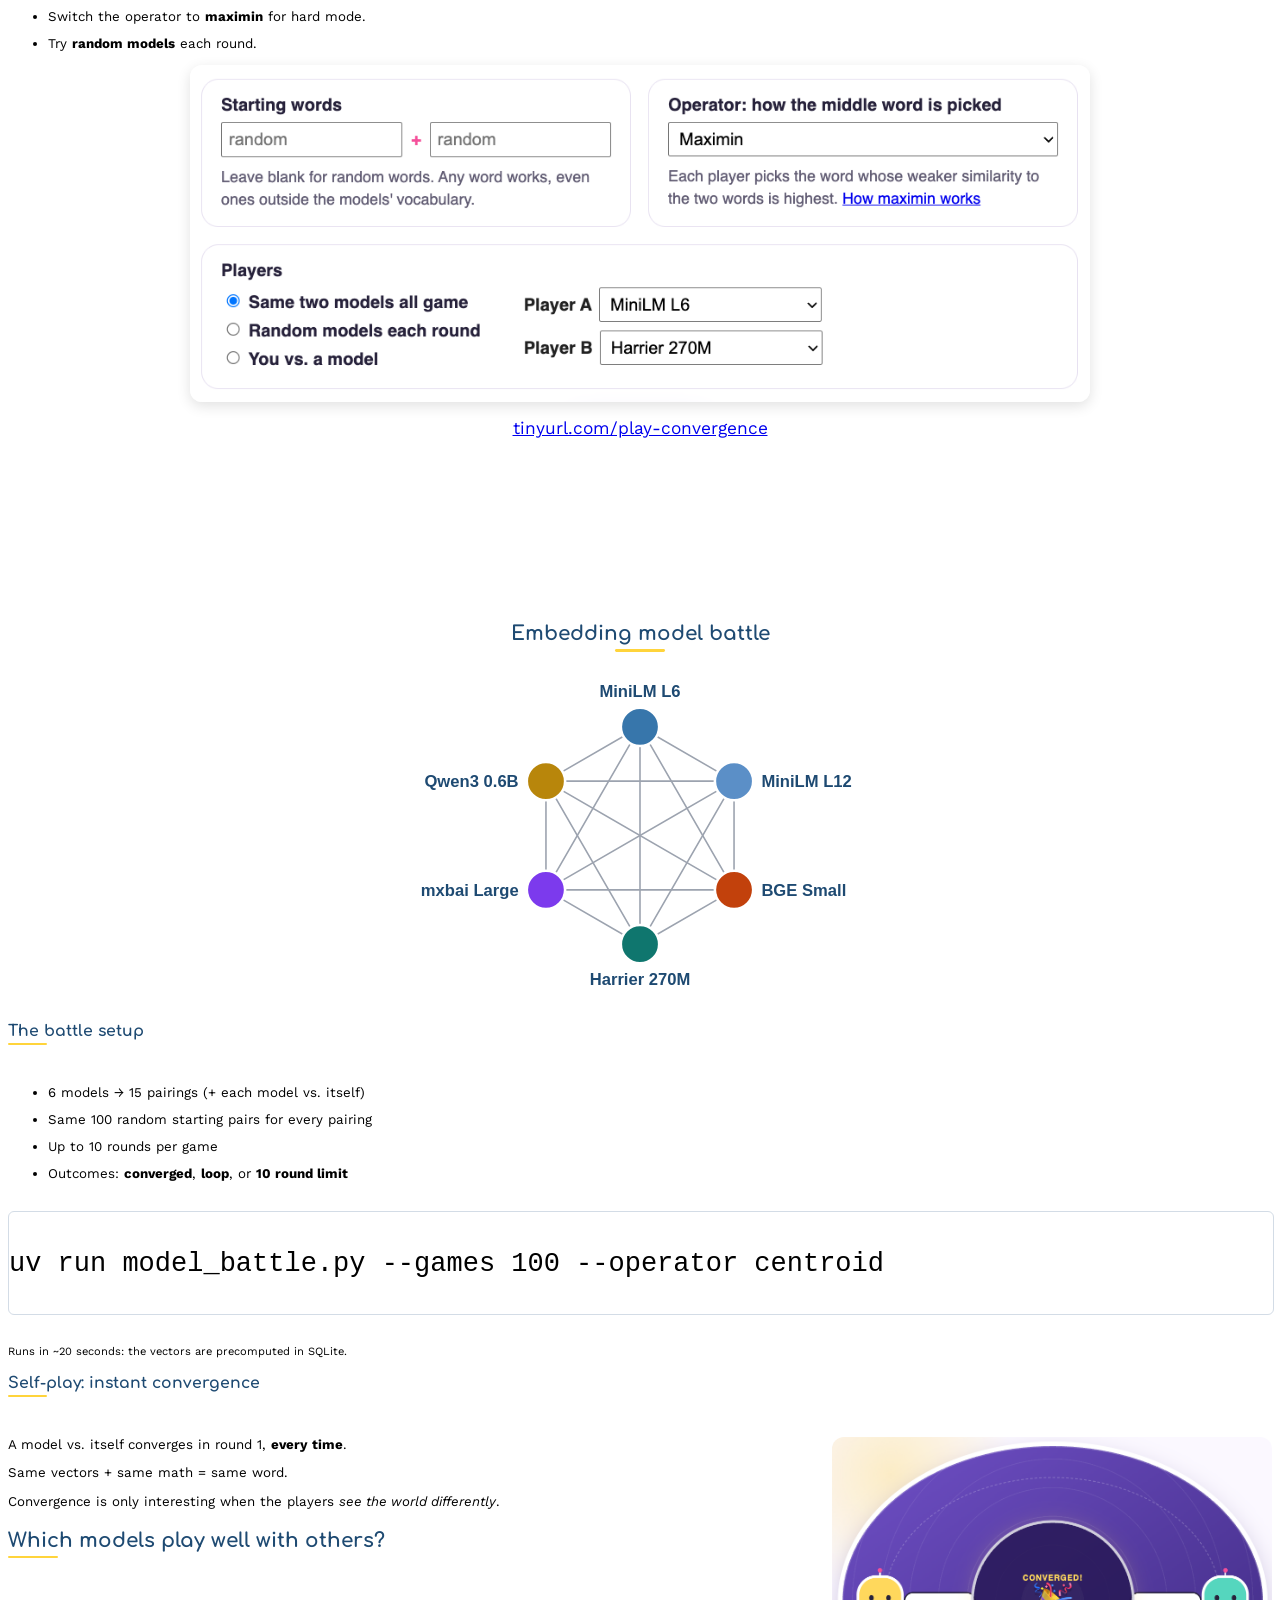
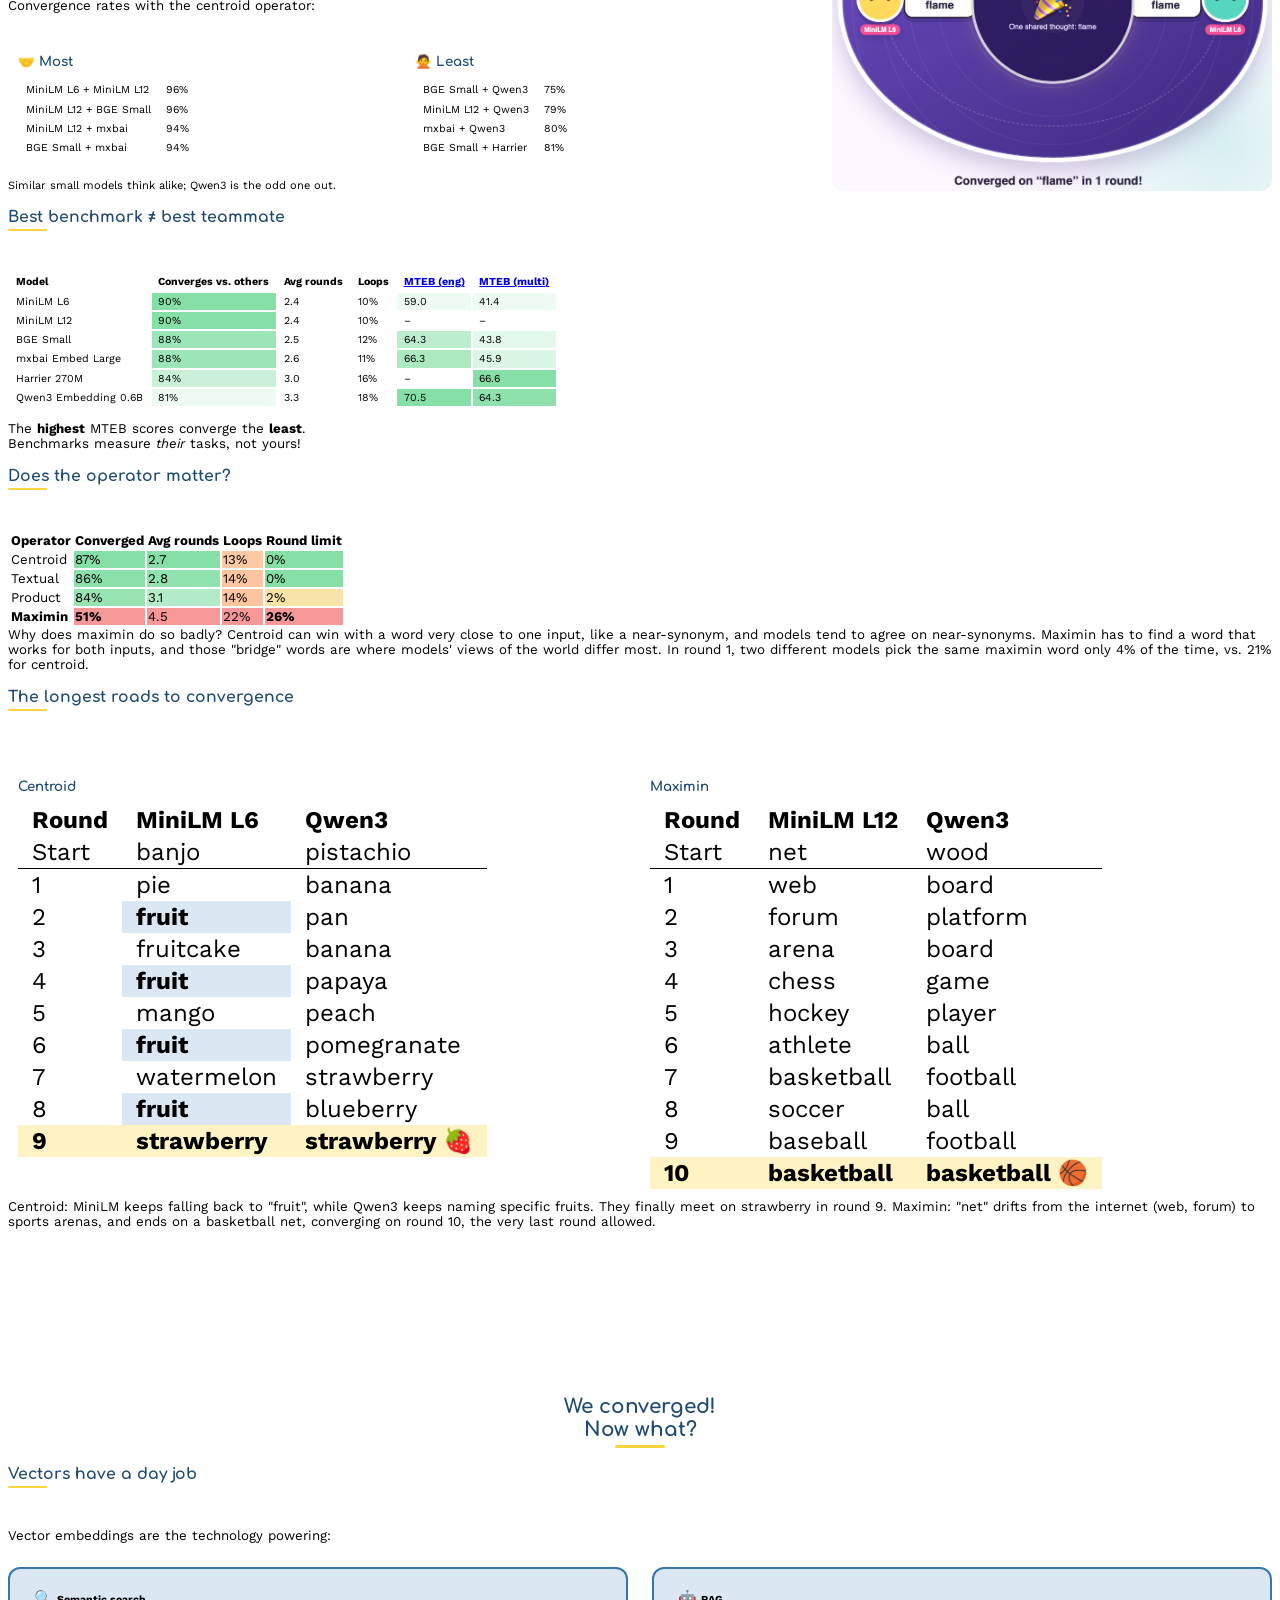
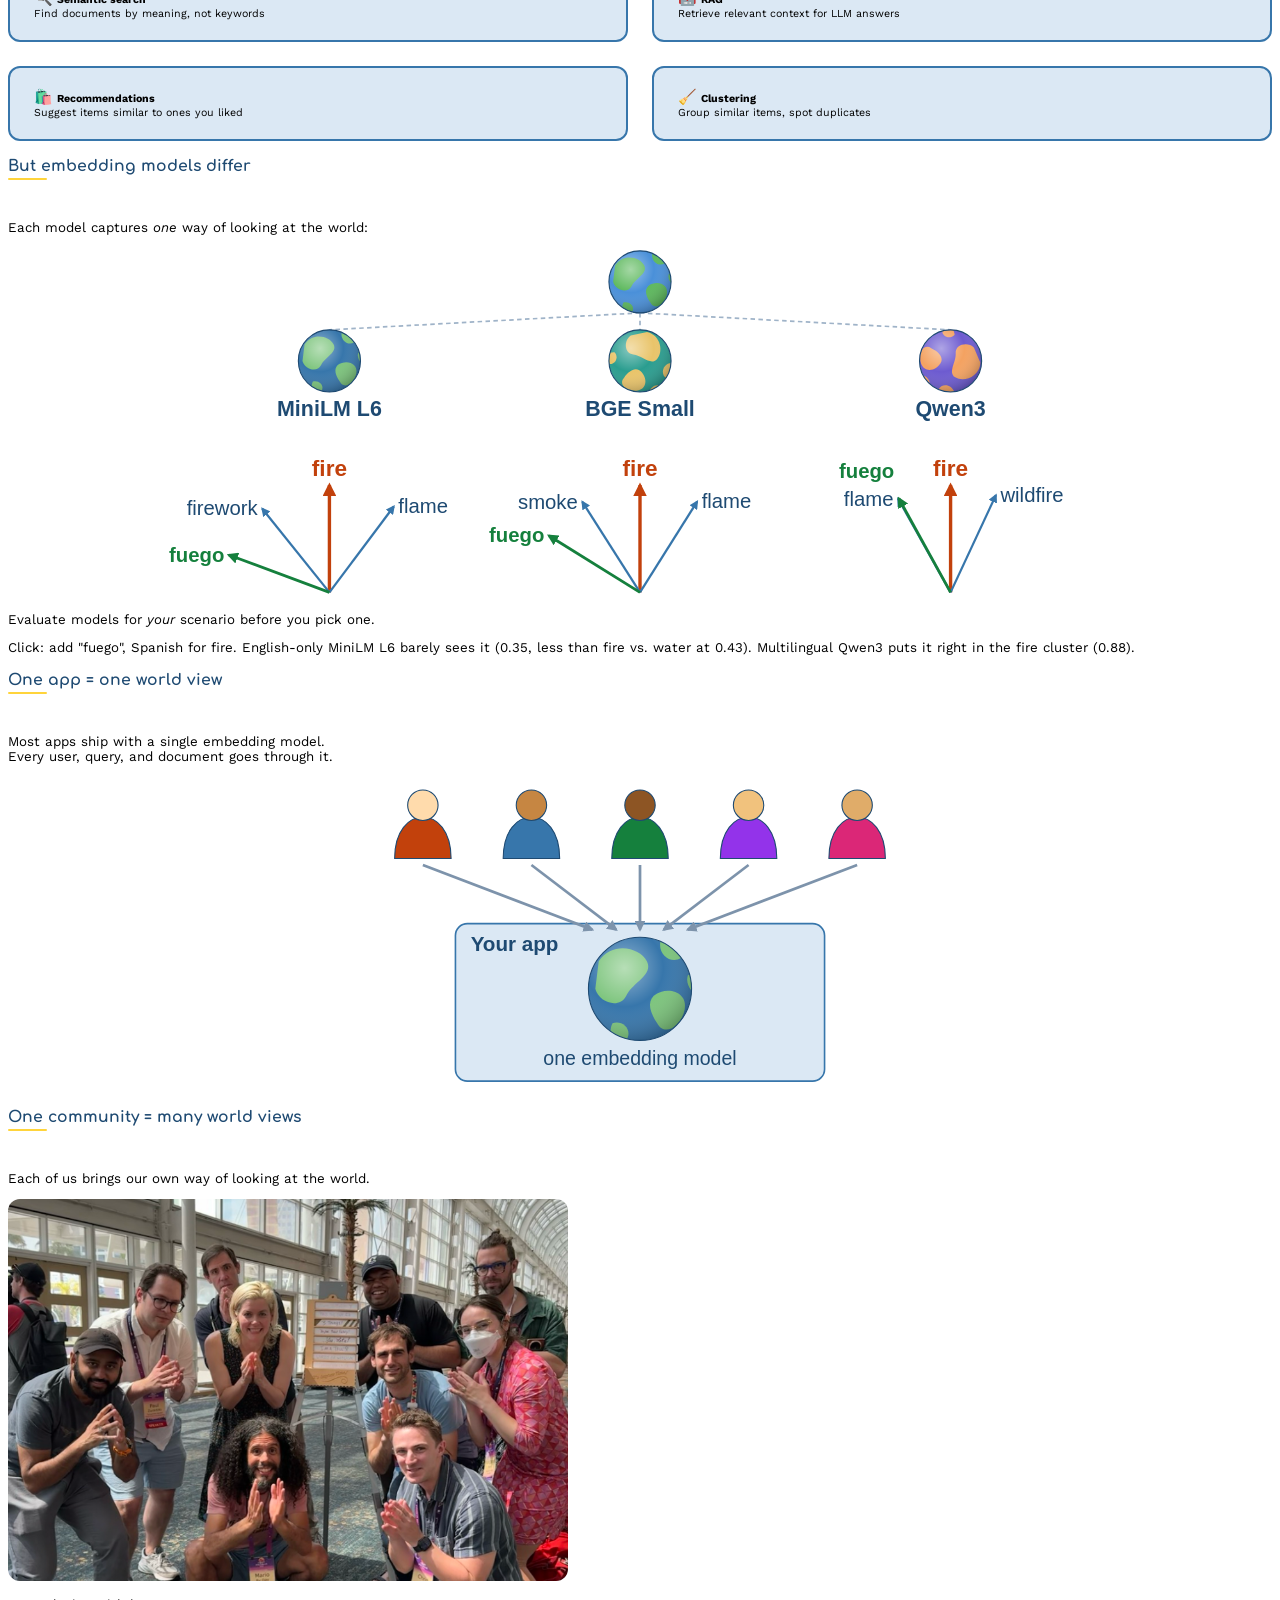
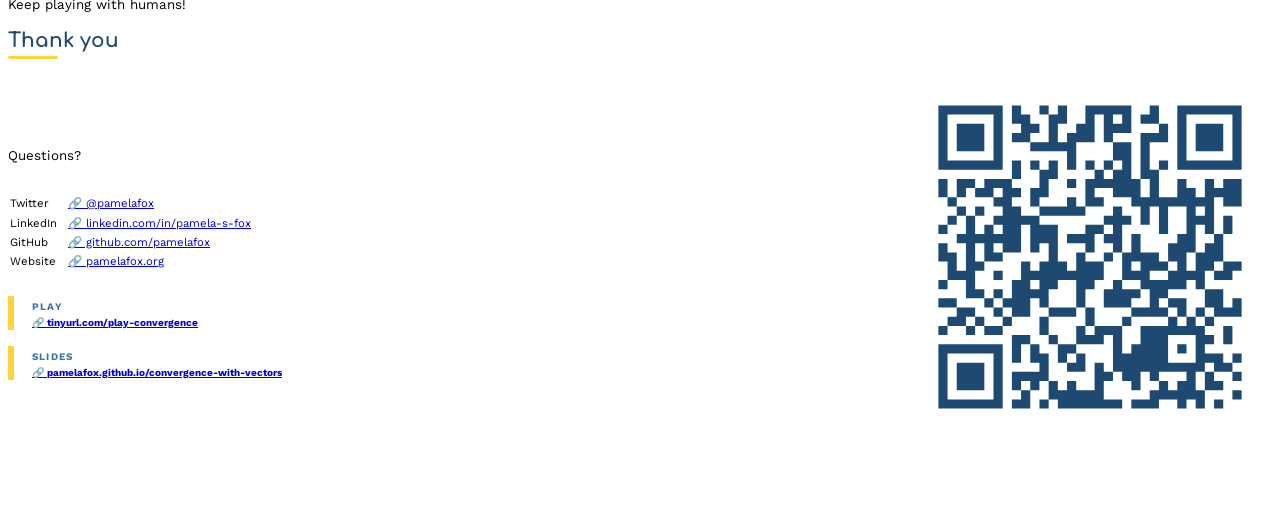
==== commit baf4e054: "Updated slides" ====
--- a/docs/index.html
+++ b/docs/index.html
@@ -235,7 +235,24 @@
             </section>
 
             <section>
-                <h3>Operator 2: Maximin</h3>
+                <h3>Operator 2: Product</h3>
+
+                <p>Find the word with the highest product of similarities.</p>
+                <pre><code class="language-python" data-trim>
+scores = (np.clip(sim_a, 0, None) *
+          np.clip(sim_b, 0, None))
+                </code></pre>
+                <p class="smaller">The biggest rectangle <code>s_a × s_b</code> wins, so one low similarity hurts.</p>
+                <label class="viz-slider-label">Top <output class="viz-topn-out"></output>
+                    <input type="range" class="viz-topn" min="1" max="10" value="1"></label>
+                <div class="viz-row">
+                <svg class="viz-product" role="img" aria-label="Every word plotted by its similarity to earring and to modem, with each top word's s_a by s_b rectangle"></svg>
+                <table class="viz-sums" data-op="product"></table>
+                </div>
+            </section>
+
+            <section>
+                <h3>Operator 3: Maximin</h3>
 
                 <p>Find the word whose <em>weaker</em> similarity is highest.</p>
                 <pre><code class="language-python" data-trim>
@@ -253,23 +270,6 @@
                     since cosine similarity is the cosine of the angle. Growing both circles lowers the bar for both words at once.
                     The first word inside both circles is the one whose weaker similarity is highest: telephone, at 0.44, the bold number in the table.
                 </aside>
-            </section>
-
-            <section>
-                <h3>Operator 3: Product</h3>
-
-                <p>Find the word with the highest product of similarities.</p>
-                <pre><code class="language-python" data-trim>
-scores = (np.clip(sim_a, 0, None) *
-          np.clip(sim_b, 0, None))
-                </code></pre>
-                <p class="smaller">The biggest rectangle <code>s_a × s_b</code> wins, so one low similarity hurts.</p>
-                <label class="viz-slider-label">Top <output class="viz-topn-out"></output>
-                    <input type="range" class="viz-topn" min="1" max="10" value="1"></label>
-                <div class="viz-row">
-                <svg class="viz-product" role="img" aria-label="Every word plotted by its similarity to earring and to modem, with each top word's s_a by s_b rectangle"></svg>
-                <table class="viz-sums" data-op="product"></table>
-                </div>
             </section>
 
             <section>
